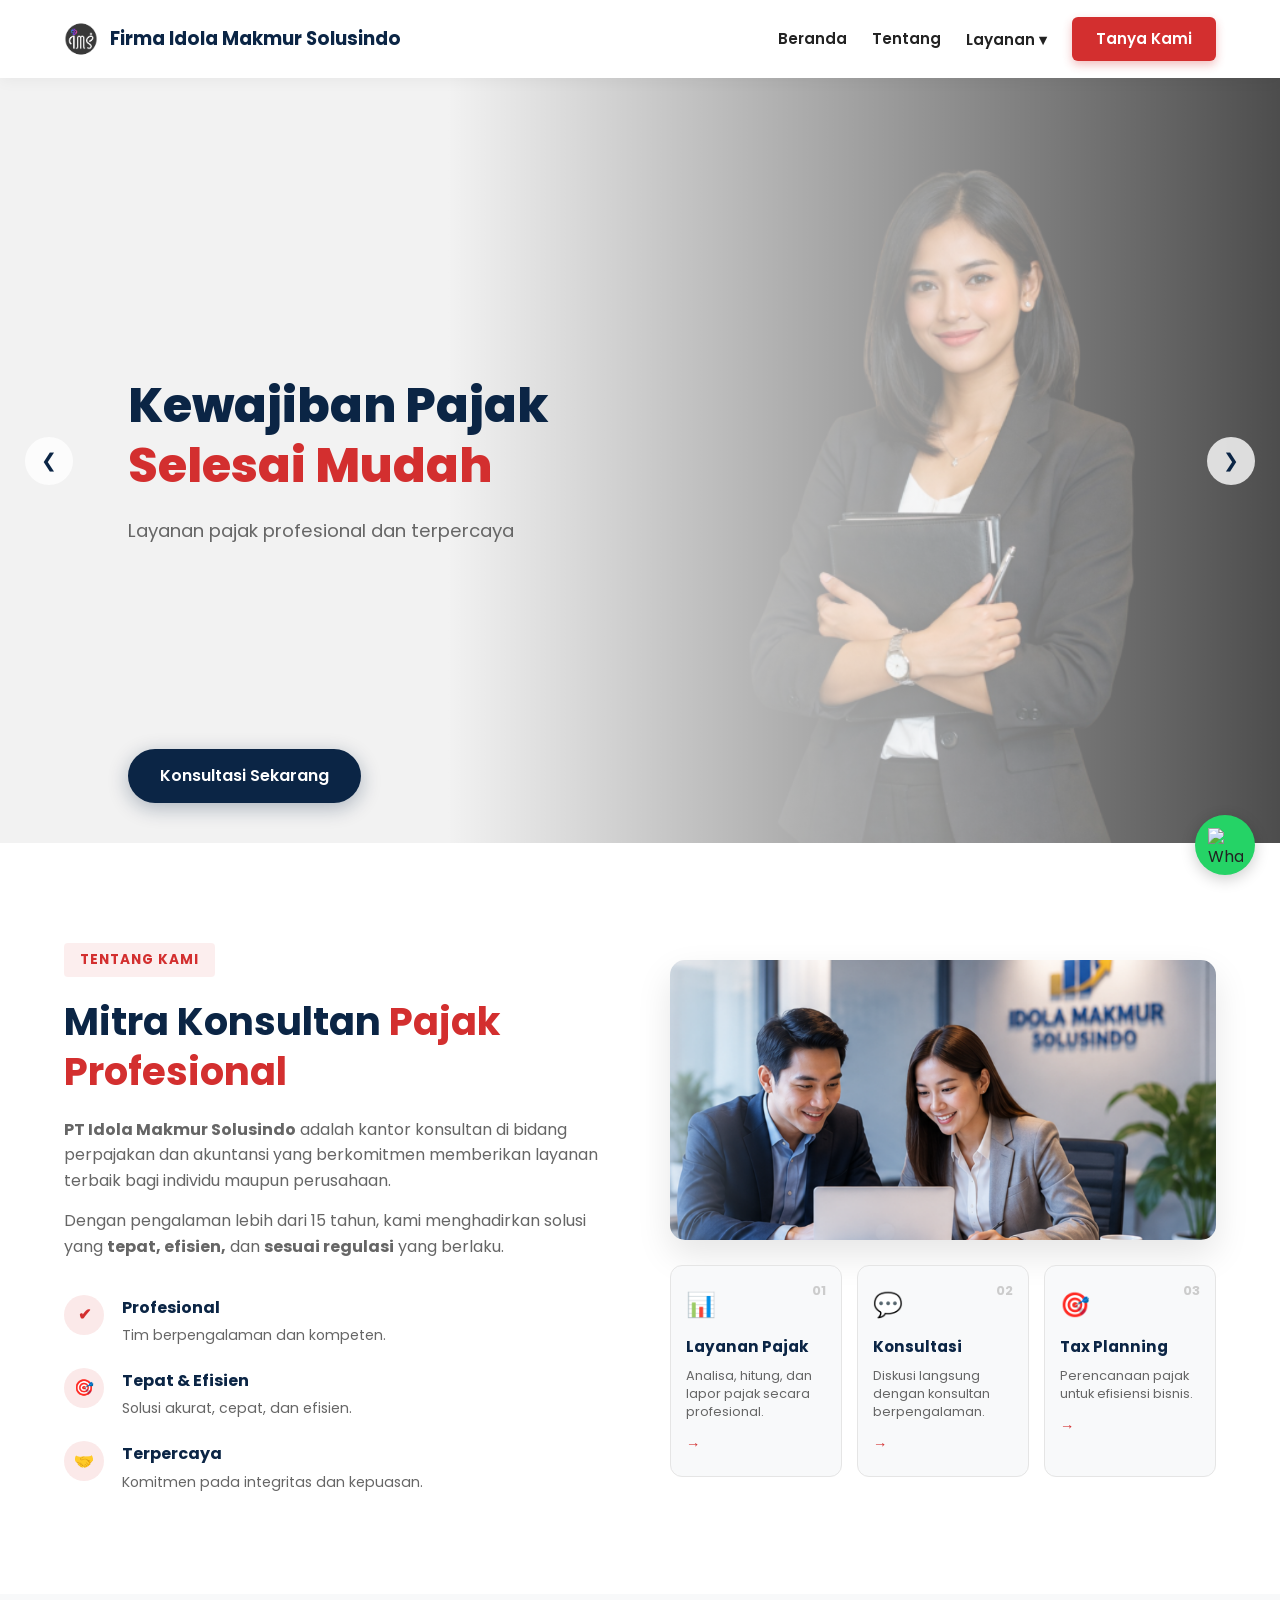
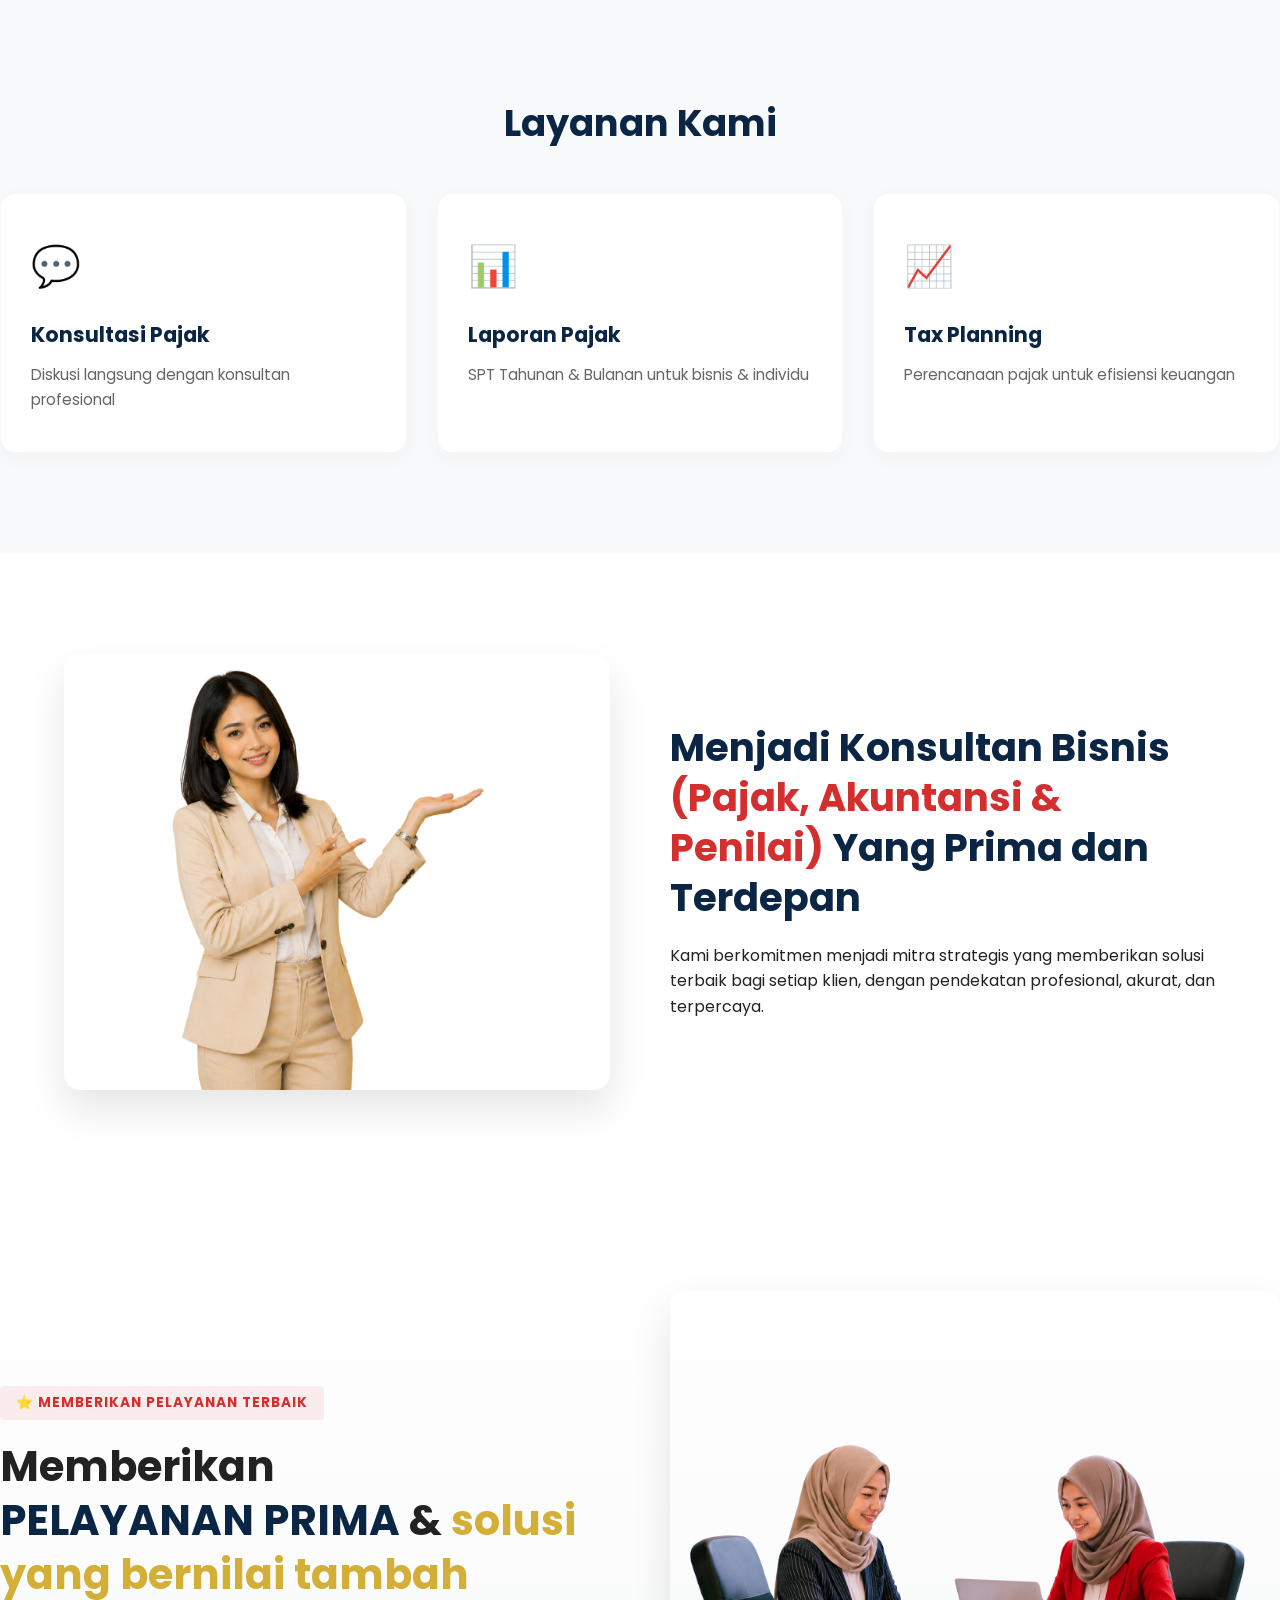
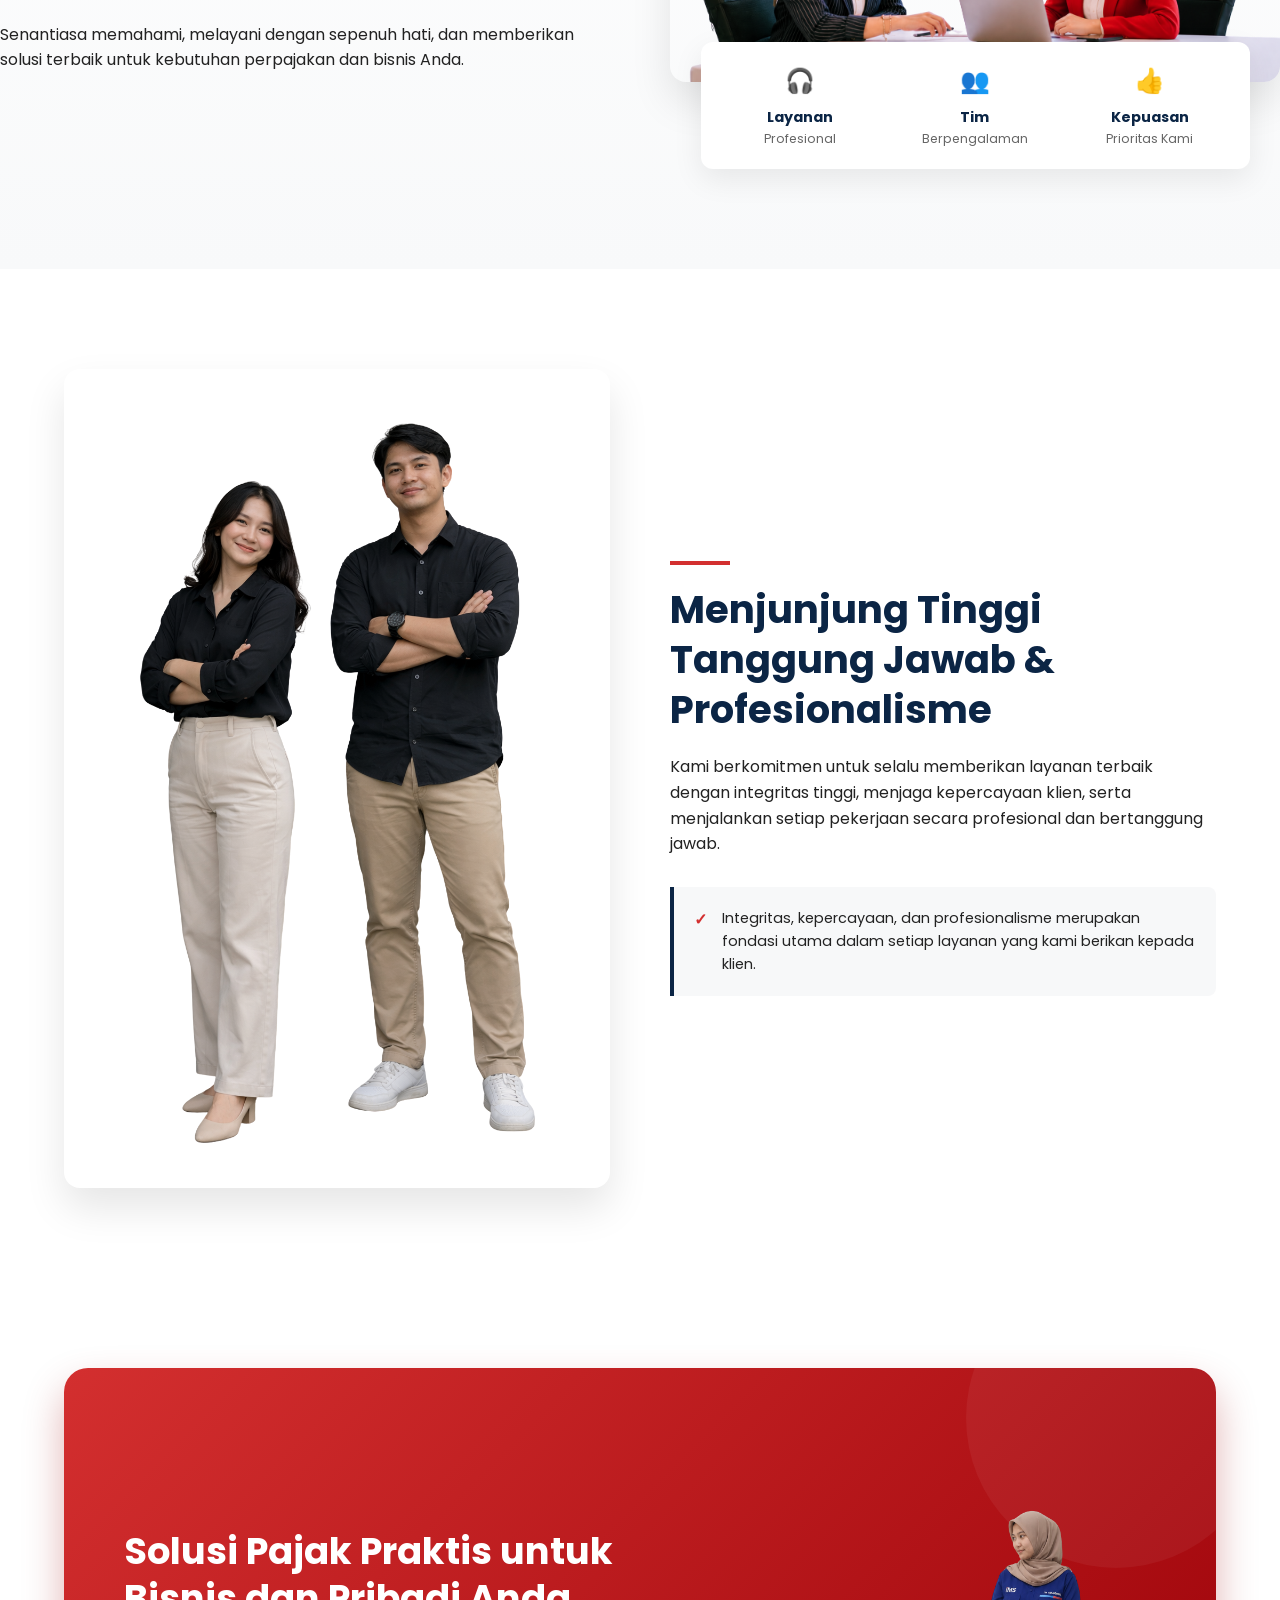
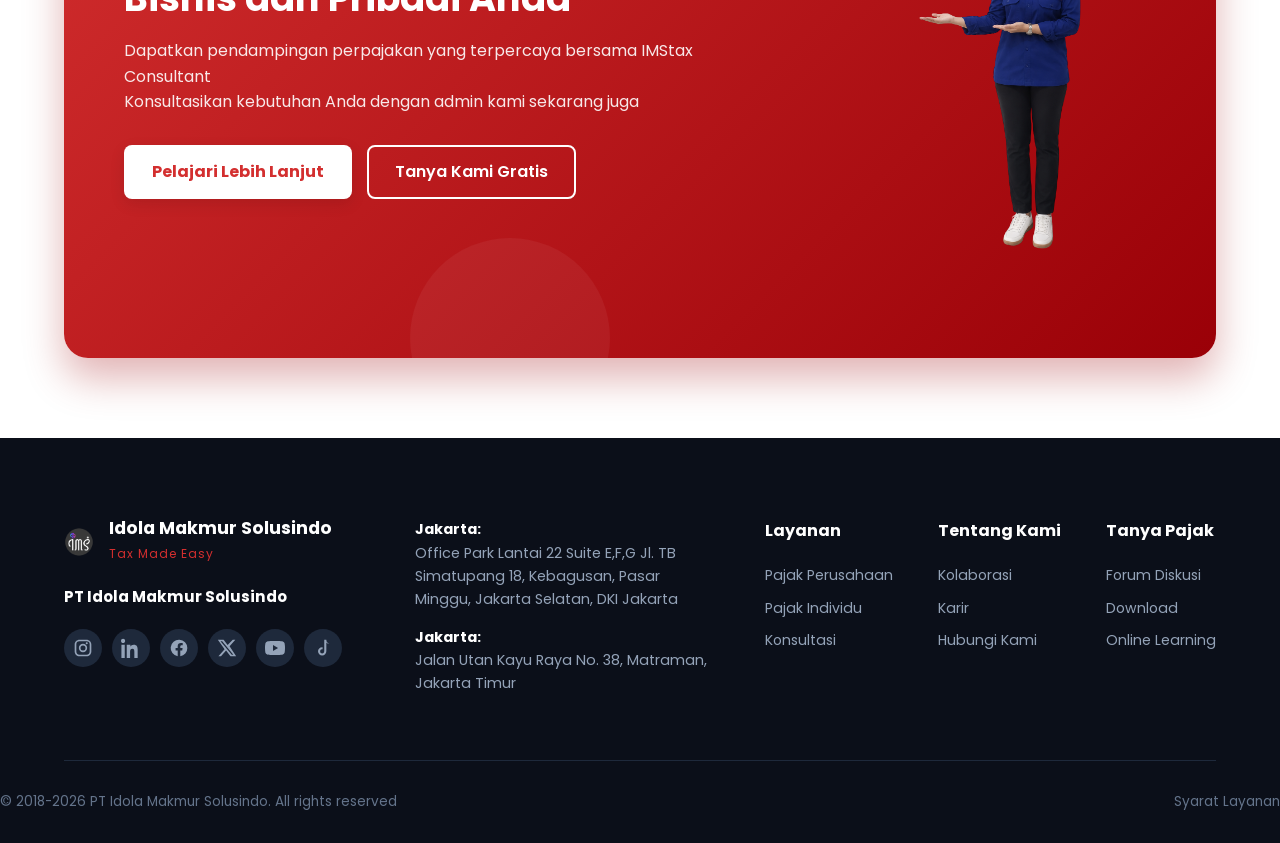
==== index.html @ 305e89fa "Update index.html" ====
<!DOCTYPE html>
<html lang="id">
<head>
  <meta charset="UTF-8">
  <meta name="viewport" content="width=device-width, initial-scale=1.0">

  <title>Firma Idola Makmur Solusindo</title>

  <meta name="description" content="Konsultan pajak profesional dan terpercaya dengan pengalaman lebih dari 15 tahun.">

  <link rel="stylesheet" href="style.css">

  <link href="https://fonts.googleapis.com/css2?family=Poppins:wght@300;400;600;700;800&display=swap" rel="stylesheet">
</head>
  
<body>

<a href="https://wa.me/6282129811869"
   target="_blank"
   class="wa-float">

  <img src="https://cdn-icons-png.flaticon.com/512/733/733585.png"
       alt="WhatsApp">
</a>
  
<header>
  <div class="container nav">
    
    <div class="logo">
      <img src="assets/logofirma.png" alt="Logo IMS">
     <span class="logo-text">Firma Idola Makmur Solusindo</span>
    </div>

   <button id="menu-toggle" class="menu-toggle">☰</button>

    <nav id="menu">

  <a href="#">Beranda</a>

  <a href="tentang.html">Tentang</a>

<div class="dropdown">

  <button class="dropdown-toggle" type="button">
    Layanan ▾
  </button>

  <div class="dropdown-menu">
    <a href="konsultasi.html">Konsultasi Pajak</a>
    <a href="sengketa.html">Sengketa Pajak</a>
    <a href="akuntansi.html">Akuntansi & Audit</a>
    <a href="transfer.html">Transfer Pricing</a>
    <a href="pelatihan.html">Pelatihan Pajak</a>
  </div>

</div>

  <a href="tanyakami.html" class="nav-cta">Tanya Kami</a>

</nav>

  </div>
</header>

<div class="nav-overlay"></div>

<section class="hero-slider">

  <div class="slides">

    <div class="slide slide-right active" style="background-image: url('assets/slide1.png')">
      <div class="overlay overlay-light"></div>

      <div class="caption right">
        <h1>
          Kewajiban Pajak <br>
          <span class="red">Selesai Mudah</span>
        </h1>

        <p>Layanan pajak profesional dan terpercaya</p>

      </div>
    </div>

    <div class="slide slide-right" style="background-image: url('assets/slide2.png')">
      <div class="overlay overlay-light"></div>

      <div class="caption right">
        <h1>
          Check Up <br>
          <span class="red">Pendampingan</span><br>
          Pajak <span class="red">Terpercaya</span>
        </h1>

        <p>
          Pastikan tidak ada kewajiban pajak masa lalu <br>
          yang akan menghambat bisnis Anda di masa depan.
        </p>

      </div>
    </div>

    <div class="slide slide-right" style="background-image: url('assets/slide3.png')">
      <div class="overlay overlay-light"></div>

      <div class="caption right">
        <h1>
          Laporan Pajak <br>
          <span class="red">Cepat & Akurat</span>
        </h1>

        <p>
          Proses mudah dengan hasil yang tepat dan terpercaya
        </p>
        
      </div>
    </div>

    <div class="slide slide-right" style="background-image: url('assets/slide4.png')">
      <div class="overlay overlay-light"></div>

      <div class="caption right">
        <h1>
          Tim <span class="red">Profesional</span><br>
          Berpengalaman
        </h1>

        <p>
          Lebih dari 15<br> 
          tahun menangani perpajakan dan akuntansi
        </p>
        
      </div>
    </div>

    <div class="slide slide-right" style="background-image: url('assets/slide5.png')">
      <div class="overlay overlay-light"></div>

      <div class="caption right">
        <h1>
          Konsultasi <span class="red">Gratis</span>
        </h1>

        <p>
          Mulai sekarang dan dapatkan solusi terbaik untuk bisnis Anda
        </p>
        
      </div>
    </div>

  </div>

<a href="tanyakami.html#form-pertanyaan" class="floating-consult">
  Konsultasi Sekarang
</a>

  <button class="slider-btn prev" aria-label="Sebelumnya">&#10094;</button>
  <button class="slider-btn next" aria-label="Berikutnya">&#10095;</button>

  <div class="dots"></div>

</section>

<section id="tentang" class="about-modern">

  <div class="container about-grid">

    <!-- LEFT -->
    <div class="about-left reveal-left">  

      <span class="about-badge">
        TENTANG KAMI
      </span>

      <h2>
        Mitra Konsultan
        <span>Pajak Profesional</span>
      </h2>

      <p>
        <strong>PT Idola Makmur Solusindo</strong>
        adalah kantor konsultan di bidang perpajakan dan
        akuntansi yang berkomitmen memberikan layanan
        terbaik bagi individu maupun perusahaan.
      </p>

      <p>
        Dengan pengalaman lebih dari 15 tahun, kami
        menghadirkan solusi yang
        <strong>tepat, efisien,</strong> dan
        <strong>sesuai regulasi</strong> yang berlaku.
      </p>

      <!-- MINI INFO -->
      <div class="about-mini-box">

        <div class="mini-item">
          <div class="mini-icon">✔</div>

          <div>
            <h5>Profesional</h5>
            <span>Tim berpengalaman dan kompeten.</span>
          </div>
        </div>

        <div class="mini-item">
          <div class="mini-icon">🎯</div>

          <div>
            <h5>Tepat & Efisien</h5>
            <span>Solusi akurat, cepat, dan efisien.</span>
          </div>
        </div>

        <div class="mini-item">
          <div class="mini-icon">🤝</div>

          <div>
            <h5>Terpercaya</h5>
            <span>Komitmen pada integritas dan kepuasan.</span>
          </div>
        </div>

      </div>

    </div>

    <!-- RIGHT -->
    <div class="about-right reveal-right">

      <!-- IMAGE -->
     <div class="about-image">
  <div class="photo-placeholder">
    <span>
    <img src="assets/pic4.png" alt="Tim Konsultan">
      </span>
  </div>
</div>
      
      <!-- CARDS -->
      <div class="about-cards">

        <div class="about-card reveal-zoom">

          <div class="card-icon">📊</div>

          <span>01</span>

          <h4>Layanan Pajak</h4>

          <p>
            Analisa, hitung, dan
            lapor pajak secara profesional.
          </p>

          <div class="arrow">→</div>

        </div>

        <div class="about-card">
          <div class="card-icon">💬</div>
          <span>02</span>
          <h4>Konsultasi</h4>

          <p>
            Diskusi langsung dengan
            konsultan berpengalaman.
          </p>

          <div class="arrow">→</div>

        </div>

        <div class="about-card">
          <div class="card-icon">🎯</div>
          <span>03</span>
          <h4>Tax Planning</h4>

          <p>
            Perencanaan pajak
            untuk efisiensi bisnis.
          </p>

          <div class="arrow">→</div>

        </div>

      </div>

    </div>

  </div>

</section>
 
<section id="layanan" class="section">
  <h2>Layanan Kami</h2>

  <div class="grid layanan-grid">

  <div class="card layanan-card reveal-zoom">
    <div class="icon">💬</div>
    <h3>Konsultasi Pajak</h3>
    <p>Diskusi langsung dengan konsultan profesional</p>
  </div>

  <div class="card layanan-card">
    <div class="icon">📊</div>
    <h3>Laporan Pajak</h3>
    <p>SPT Tahunan & Bulanan untuk bisnis & individu</p>
  </div>

  <div class="card layanan-card">
    <div class="icon">📈</div>
    <h3>Tax Planning</h3>
    <p>Perencanaan pajak untuk efisiensi keuangan</p>
  </div>

</div>
</section>

<section class="vision-section">
  <div class="container vision-flex">

    <!-- GAMBAR KIRI -->
    <div class="vision-image reveal-left">
      <img src="assets/slide6.png" alt="Slide Visi Konsultan">
    </div>

    <!-- TEKS KANAN -->
   <div class="vision-text reveal-right">

<h2>
    Menjadi Konsultan Bisnis<br>
    <span class="blue">(Pajak, Akuntansi & Penilai)</span>
    Yang Prima dan Terdepan
</h2>
      
      <p>
        Kami berkomitmen menjadi mitra strategis yang memberikan solusi terbaik
        bagi setiap klien, dengan pendekatan profesional, akurat, dan terpercaya.
      </p>

    </div>

  </div>
</section>

<section class="hero-modern">

  <div class="hero-container">

    <!-- KIRI -->
    <div class="hero-content reveal-left">

      <div class="hero-badge">
        ⭐ MEMBERIKAN PELAYANAN TERBAIK
      </div>

      <h1>
        Memberikan <br>
        <span class="dark">PELAYANAN PRIMA</span>
        &
        <span class="gold">solusi yang bernilai tambah</span>
      </h1>

      <p>
        Senantiasa memahami, melayani dengan sepenuh hati,
        dan memberikan solusi terbaik untuk kebutuhan
        perpajakan dan bisnis Anda.
      </p>

    </div>

    <!-- KANAN -->
    <div class="hero-image reveal-right">
      <div class="circle-bg"></div>
      <img src="assets/pic1.png" alt="Pelayanan Prima">
     <div class="hero-bottom">

  <div class="bottom-item">
    <div class="bottom-icon">🎧</div>
    <div class="bottom-title">Layanan</div>
    <div class="bottom-desc">Profesional</div>
  </div>

  <div class="bottom-item">
    <div class="bottom-icon">👥</div>
    <div class="bottom-title">Tim</div>
    <div class="bottom-desc">Berpengalaman</div>
  </div>

  <div class="bottom-item">
    <div class="bottom-icon">👍</div>
    <div class="bottom-title">Kepuasan</div>
    <div class="bottom-desc">Prioritas Kami</div>
  </div>

</div>

    </div>

  </div>

</section>

  <section class="professional-section">
  <div class="container">
    <div class="professional-flex">

      <!-- GAMBAR -->
      <div class="professional-image reveal-left">
        <img src="assets/pic6.png" alt="Profesionalisme">
      </div>

      <!-- TEKS -->
      <div class="professional-text reveal-right">

        <div class="line"></div>

        <h2>
          Menjunjung Tinggi
          <span>Tanggung Jawab</span>
          & Profesionalisme
        </h2>

        <p>
          Kami berkomitmen untuk selalu memberikan layanan terbaik dengan integritas tinggi,
          menjaga kepercayaan klien, serta menjalankan setiap pekerjaan secara profesional
          dan bertanggung jawab.
        </p>

        <div class="professional-highlight">

          <div class="professional-highlight-icon">
            ✓
          </div>

          <div class="professional-highlight-text">
            Integritas, kepercayaan, dan profesionalisme merupakan fondasi utama
            dalam setiap layanan yang kami berikan kepada klien.
          </div>

        </div>

      </div>

    </div>
  </div>
</section>

  <!-- ================= CTA RED SECTION ================= -->
<section class="cta-red-section">

  <div class="container">

    <div class="cta-red-box">

      <!-- KIRI -->
      <div class="cta-red-content reveal-left">

        <h2>
          Solusi Pajak Praktis untuk Bisnis dan Pribadi Anda
        </h2>
<p>
Dapatkan pendampingan perpajakan yang terpercaya bersama IMStax Consultant
        <br>
          Konsultasikan kebutuhan Anda dengan admin kami sekarang juga
        </p>

        <div class="cta-red-buttons">
          <a href="pelajari.html" class="btn-white">
            Pelajari Lebih Lanjut
          </a>

          <a href="tanyakami.html#form-pertanyaan" class="btn-outline">
            Tanya Kami Gratis
          </a>
        </div>

      </div>

      <!-- KANAN -->
<div class="cta-red-image reveal-right">
  <img src="assets/pic5.png" alt="Admin IMS Tax">
</div>

    <!-- ORNAMEN -->
      <div class="shape shape1"></div>
      <div class="shape shape2"></div>

    </div>

  </div>

</section>

<!-- ================= FOOTER ================= -->
<footer class="footer-modern">

  <div class="container footer-grid">

    <!-- KOLOM 1 -->
    <div class="footer-brand">

      <div class="footer-logo">
        <img src="assets/logofirma.png" alt="Logo">
        <div>
          <h3>Idola Makmur Solusindo</h3>
          <span>Tax Made Easy</span>
        </div>
      </div>

      <h4>
        PT Idola Makmur Solusindo
      </h4>

     <div class="socials">

  <!-- Instagram -->
  <a href="https://tr.ee/9Zqe-6UAyw" target="_blank" rel="noopener" aria-label="Instagram">
    <svg xmlns="http://www.w3.org/2000/svg" width="20" height="20" fill="currentColor" viewBox="0 0 24 24">
      <path d="M7.75 2C4.57 2 2 4.57 2 7.75v8.5C2 19.43 4.57 22 7.75 22h8.5C19.43 22 22 19.43 22 16.25v-8.5C22 4.57 19.43 2 16.25 2h-8.5zm0 2h8.5A3.75 3.75 0 0 1 20 7.75v8.5A3.75 3.75 0 0 1 16.25 20h-8.5A3.75 3.75 0 0 1 4 16.25v-8.5A3.75 3.75 0 0 1 7.75 4zm8.75 1a1.25 1.25 0 1 0 0 2.5A1.25 1.25 0 0 0 16.5 5zM12 7a5 5 0 1 0 0 10a5 5 0 0 0 0-10zm0 2a3 3 0 1 1 0 6a3 3 0 0 1 0-6z"/>
    </svg>
  </a>

  <!-- LinkedIn -->
  <a href="https://tr.ee/jNnNIstRWU" target="_blank" rel="noopener" aria-label="LinkedIn">
    <svg xmlns="http://www.w3.org/2000/svg" width="20" height="20" fill="currentColor" viewBox="0 0 24 24">
      <path d="M4.98 3.5C4.98 4.88 3.86 6 2.48 6S0 4.88 0 3.5S1.12 1 2.48 1s2.5 1.12 2.5 2.5zM.5 8h4V24h-4V8zm7 0h3.8v2.2h.1c.53-1 1.84-2.2 3.8-2.2c4.06 0 4.8 2.67 4.8 6.14V24h-4v-7.1c0-1.7-.03-3.88-2.36-3.88c-2.37 0-2.74 1.85-2.74 3.76V24h-4V8z"/>
    </svg>
  </a>

  <!-- Facebook -->
  <a href="https://tr.ee/PLvbKRprcy" target="_blank" rel="noopener" aria-label="Facebook">
    <svg xmlns="http://www.w3.org/2000/svg" width="20" height="20" fill="currentColor" viewBox="0 0 24 24">
      <path d="M22 12A10 10 0 1 0 10.44 21.88v-6.99H7.9V12h2.54V9.8c0-2.5 1.49-3.89 3.77-3.89c1.09 0 2.23.19 2.23.19v2.46h-1.26c-1.24 0-1.63.77-1.63 1.56V12h2.77l-.44 2.89h-2.33v6.99A10 10 0 0 0 22 12z"/>
    </svg>
  </a>

  <!-- X / Twitter -->
  <a href="https://tr.ee/SqKLYy2mno" target="_blank" rel="noopener" aria-label="X">
    <svg xmlns="http://www.w3.org/2000/svg" width="20" height="20" fill="currentColor" viewBox="0 0 24 24">
      <path d="M18.9 2H22l-6.9 7.88L23 22h-6.8l-5.3-6.92L4.8 22H1.7l7.4-8.45L1 2h6.9l4.8 6.3L18.9 2zm-1.2 18h1.9L6.2 3.9H4.2L17.7 20z"/>
    </svg>
  </a>

  <!-- YouTube -->
  <a href="https://tr.ee/SUY4Rzmbqt" target="_blank" rel="noopener" aria-label="YouTube">
    <svg xmlns="http://www.w3.org/2000/svg" width="20" height="20" fill="currentColor" viewBox="0 0 24 24">
      <path d="M23.5 6.2a3 3 0 0 0-2.1-2.1C19.5 3.5 12 3.5 12 3.5s-7.5 0-9.4.6A3 3 0 0 0 .5 6.2A31.7 31.7 0 0 0 0 12a31.7 31.7 0 0 0 .5 5.8a3 3 0 0 0 2.1 2.1c1.9.6 9.4.6 9.4.6s7.5 0 9.4-.6a3 3 0 0 0 2.1-2.1A31.7 31.7 0 0 0 24 12a31.7 31.7 0 0 0-.5-5.8zM9.6 15.5v-7l6.1 3.5l-6.1 3.5z"/>
    </svg>
  </a>

  <!-- TikTok -->
  <a href="https://tr.ee/8Pi6Vyrb29" target="_blank" rel="noopener" aria-label="TikTok">
    <svg xmlns="http://www.w3.org/2000/svg" width="20" height="20" fill="currentColor" viewBox="0 0 24 24">
      <path d="M19.59 6.69A4.83 4.83 0 0 1 16 5.26V16a5 5 0 1 1-5-5c.17 0 .34.01.5.03v2.54a2.5 2.5 0 1 0 2 2.43V2h2.5a4.83 4.83 0 0 0 3.59 4.69v0z"/>
    </svg>
  </a>

</div>
      </div>

    <!-- KOLOM 2 -->
    <div class="footer-address">

      <p>
        <strong>Jakarta:</strong><br>
        Office Park Lantai 22 Suite E,F,G
        Jl. TB Simatupang 18, Kebagusan, Pasar Minggu, Jakarta Selatan, DKI Jakarta
      </p>

      <p>
        <strong>Jakarta:</strong><br>
        Jalan Utan Kayu Raya No. 38, Matraman, Jakarta Timur
      </p>

    </div>

    <!-- KOLOM 3 -->
    <div class="footer-links">

      <div>
        <h4>Layanan</h4>
        <a href="#">Pajak Perusahaan</a>
        <a href="#">Pajak Individu</a>
        <a href="#">Konsultasi</a>
      </div>

      <div>
        <h4>Tentang Kami</h4>
        <a href="#">Kolaborasi</a>
        <a href="#">Karir</a>
        <a href="#">Hubungi Kami</a>
      </div>

      <div>
        <h4>Tanya Pajak</h4>
        <a href="#">Forum Diskusi</a>
        <a href="#">Download</a>
        <a href="#">Online Learning</a>
      </div>

    </div>

  </div>

<div class="footer-bottom">
  <span>© 2018-2026 PT Idola Makmur Solusindo. All rights reserved</span>

  <span>Syarat Layanan</span>
</div>

</footer>

<script src="script.js"></script>

</body>
</html>
---- style.css ----
/* ==========================================================================
   1. VARIABLES & BASE RESET
   ========================================================================== */
:root {
  --primary-red: #d32f2f;
  --dark-red: #9a0007;
  --primary-blue: #0b2545;
  --light-blue: #134074;
  --accent-gold: #d4af37;
  --text-dark: #222222;
  --text-gray: #666666;
  --bg-light: #f8f9fa;
  --white: #ffffff;
  --border-color: #e5e5e5;
  --font-main: 'Poppins', sans-serif;
  --transition: all 0.3s cubic-bezier(0.25, 0.8, 0.25, 1);
}

*, *::before, *::after {
  box-sizing: border-box;
  margin: 0;
  padding: 0;
}

html {
  scroll-behavior: smooth;
}

body {
  font-family: var(--font-main);
  color: var(--text-dark);
  line-height: 1.6;
  background-color: var(--white);
  overflow-x: hidden;
}

a {
  text-decoration: none;
  color: inherit;
  transition: var(--transition);
}

img {
  max-width: 100%;
  height: auto;
  display: block;
}

.container {
  width: 90%;
  max-width: 1200px;
  margin: 0 auto;
}

/* ==========================================================================
   2. FLOATING WHATSAPP BUTTON
   ========================================================================== */
.wa-float {
  position: fixed;
  bottom: 25px;
  right: 25px;
  width: 60px;
  height: 60px;
  background-color: #25d366;
  border-radius: 50%;
  box-shadow: 0 4px 15px rgba(0, 0, 0, 0.2);
  display: flex;
  align-items: center;
  justify-content: center;
  z-index: 1000;
  transition: var(--transition);
}

.wa-float:hover {
  transform: scale(1.1) rotate(10deg);
  box-shadow: 0 6px 20px rgba(37, 211, 102, 0.4);
}

.wa-float img {
  width: 35px;
  height: 35px;
}

/* ==========================================================================
   3. HEADER & NAVIGATION (Bagian 3.a)
   ========================================================================== */
header {
  position: sticky;
  top: 0;
  background-color: var(--white);
  box-shadow: 0 2px 15px rgba(0, 0, 0, 0.05);
  z-index: 999;
}

.nav {
  display: flex;
  justify-content: space-between;
  align-items: center;
  padding: 15px 0;
}

.logo {
  display: flex;
  align-items: center;
  gap: 12px;
}

.logo img {
  height: 48px;
  width: auto;
}

.logo-text {
  font-weight: 700;
  font-size: 1.15rem;
  color: var(--primary-blue);
  line-height: 1.2;
}

#menu {
  display: flex;
  align-items: center;
  gap: 25px;
}

#menu a {
  font-weight: 600;
  font-size: 0.95rem;
  color: var(--text-dark);
  position: relative;
}

#menu a:not(.nav-cta):hover {
  color: var(--primary-red);
}

#menu a:not(.nav-cta)::after {
  content: '';
  position: absolute;
  bottom: -5px;
  left: 0;
  width: 0%;
  height: 2px;
  background-color: var(--primary-red);
  transition: var(--transition);
}

#menu a:not(.nav-cta):hover::after {
  width: 100%;
}

/* Dropdown Menu */
.dropdown {
  position: relative;
}

.dropdown-toggle {
  background: none;
  border: none;
  font-family: var(--font-main);
  font-weight: 600;
  font-size: 0.95rem;
  color: var(--text-dark);
  cursor: pointer;
  padding: 8px 0;
  display: flex;
  align-items: center;
  gap: 5px;
}

.dropdown-toggle:hover {
  color: var(--primary-red);
}

.dropdown-menu {
  position: absolute;
  top: 100%;
  left: 0;
  background: var(--white);
  box-shadow: 0 10px 30px rgba(0, 0, 0, 0.1);
  border-radius: 8px;
  min-width: 220px;
  opacity: 0;
  visibility: hidden;
  transform: translateY(15px);
  transition: var(--transition);
  display: flex;
  flex-direction: column;
  padding: 10px 0;
  border: 1px solid var(--border-color);
}

.dropdown:hover .dropdown-menu {
  opacity: 1;
  visibility: visible;
  transform: translateY(0);
}

.dropdown-menu a {
  padding: 10px 20px !important;
  font-size: 0.9rem !important;
  font-weight: 400 !important;
}

.dropdown-menu a:hover {
  background-color: var(--bg-light);
  color: var(--primary-red) !important;
  padding-left: 25px !important;
}

.dropdown-menu a::after {
  display: none !important;
}

.nav-cta {
  background-color: var(--primary-red);
  color: var(--white) !important;
  padding: 10px 24px;
  border-radius: 6px;
  box-shadow: 0 4px 10px rgba(211, 47, 47, 0.3);
}

.nav-cta:hover {
  background-color: var(--dark-red);
  transform: translateY(-2px);
  box-shadow: 0 6px 15px rgba(211, 47, 47, 0.4);
}

.menu-toggle {
  display: none;
  background: none;
  border: none;
  font-size: 1.8rem;
  color: var(--primary-blue);
  cursor: pointer;
}

.nav-overlay {
  position: fixed;
  inset: 0;
  background: rgba(0, 0, 0, 0.5);
  z-index: 998;
  opacity: 0;
  visibility: hidden;
  transition: var(--transition);
}

/* ==========================================================================
   4. HERO SLIDER & FLOATING CONSULT
   ========================================================================== */
.hero-slider {
  position: relative;
  height: 85vh;
  min-height: 550px;
  overflow: hidden;
  background-color: #000;
}

.slides {
  height: 100%;
  width: 100%;
}

.slide {
  position: absolute;
  top: 0;
  left: 0;
  width: 100%;
  height: 100%;
  background-size: cover;
  background-position: center;
  display: flex;
  align-items: center;
  opacity: 0;
  transition: opacity 1s ease-in-out;
}

.slide.active, .slide:first-child {
  opacity: 1;
}

.overlay-light {
  position: absolute;
  inset: 0;
  background: linear-gradient(90deg, rgba(255, 255, 255, 0.95) 35%, rgba(255, 255, 255, 0.3) 100%);
}

.caption.right {
  position: relative;
  z-index: 2;
  margin-left: 10%;
  max-width: 600px;
}

.caption h1 {
  font-size: 3rem;
  line-height: 1.25;
  margin-bottom: 20px;
  color: var(--primary-blue);
  font-weight: 800;
}

.caption .red {
  color: var(--primary-red);
}

.caption p {
  font-size: 1.15rem;
  color: var(--text-gray);
  line-height: 1.6;
}

.floating-consult {
  position: absolute;
  bottom: 40px;
  left: 10%;
  z-index: 10;
  background: var(--primary-blue);
  color: var(--white);
  padding: 14px 32px;
  border-radius: 30px;
  font-weight: 600;
  box-shadow: 0 5px 20px rgba(11, 37, 69, 0.3);
  transition: var(--transition);
}

.floating-consult:hover {
  background: var(--primary-red);
  transform: translateY(-3px);
  box-shadow: 0 8px 25px rgba(211, 47, 47, 0.4);
}

.slider-btn {
  position: absolute;
  top: 50%;
  transform: translateY(-50%);
  background: rgba(255, 255, 255, 0.8);
  color: var(--primary-blue);
  border: none;
  width: 48px;
  height: 48px;
  cursor: pointer;
  border-radius: 50%;
  z-index: 10;
  font-size: 1.2rem;
  display: flex;
  align-items: center;
  justify-content: center;
  transition: var(--transition);
}

.slider-btn:hover {
  background: var(--primary-red);
  color: var(--white);
}

.slider-btn.prev { left: 25px; }
.slider-btn.next { right: 25px; }

.dots {
  position: absolute;
  bottom: 20px;
  right: 10%;
  display: flex;
  gap: 10px;
  z-index: 10;
}

.dot {
  width: 12px;
  height: 12px;
  border-radius: 50%;
  background: rgba(0, 0, 0, 0.3);
  cursor: pointer;
  transition: var(--transition);
}

.dot.active {
  background: var(--primary-red);
  width: 30px;
  border-radius: 6px;
}

/* ==========================================================================
   5. SECTIONS & LAYOUT MODERN (Bagian 3.b)
   ========================================================================== */
.about-modern, .section, .vision-section, .hero-modern, .professional-section {
  padding: 100px 0;
}

.about-grid, .vision-flex, .hero-container, .professional-flex {
  display: grid;
  grid-template-columns: 1fr 1fr;
  gap: 60px;
  align-items: center;
}

/* Badge System */
.about-badge, .hero-badge {
  display: inline-block;
  background: rgba(211, 47, 47, 0.08);
  color: var(--primary-red);
  padding: 6px 16px;
  font-size: 0.85rem;
  font-weight: 700;
  border-radius: 4px;
  margin-bottom: 20px;
  letter-spacing: 1px;
}

.about-left h2, .vision-text h2, .professional-text h2 {
  font-size: 2.4rem;
  margin-bottom: 20px;
  line-height: 1.3;
  color: var(--primary-blue);
  font-weight: 700;
}

.about-left h2 span, .vision-text .blue {
  color: var(--primary-red);
}

.about-left p {
  color: var(--text-gray);
  margin-bottom: 15px;
}

/* About Mini Info Box */
.about-mini-box {
  margin-top: 35px;
  display: flex;
  flex-direction: column;
  gap: 20px;
}

.mini-item {
  display: flex;
  gap: 18px;
  align-items: flex-start;
}

.mini-icon {
  background: rgba(211, 47, 47, 0.1);
  color: var(--primary-red);
  width: 40px;
  height: 40px;
  border-radius: 50%;
  display: flex;
  align-items: center;
  justify-content: center;
  font-weight: bold;
  flex-shrink: 0;
}

.mini-item h5 {
  font-size: 1rem;
  color: var(--primary-blue);
  margin-bottom: 2px;
}

.mini-item span {
  font-size: 0.88rem;
  color: var(--text-gray);
}

/* Right Section Images & Cards */
.about-right {
  display: flex;
  flex-direction: column;
  gap: 25px;
}

.about-image {
  position: relative;
}

.photo-placeholder {
  border-radius: 15px;
  overflow: hidden;
  box-shadow: 0 15px 35px rgba(0, 0, 0, 0.1);
}

.photo-placeholder img {
  width: 100%;
  height: 280px;
  object-fit: cover;
}

.about-cards {
  display: grid;
  grid-template-columns: repeat(3, 1fr);
  gap: 15px;
}

.about-card {
  background: var(--bg-light);
  padding: 20px 15px;
  border-radius: 12px;
  border: 1px solid var(--border-color);
  position: relative;
  transition: var(--transition);
}

.about-card:hover {
  background: var(--white);
  transform: translateY(-8px);
  box-shadow: 0 10px 25px rgba(0, 0, 0, 0.08);
  border-color: transparent;
}

.about-card .card-icon {
  font-size: 1.5rem;
  margin-bottom: 10px;
}

.about-card span {
  position: absolute;
  top: 15px;
  right: 15px;
  font-size: 0.8rem;
  font-weight: 700;
  color: #ccc;
}

.about-card h4 {
  font-size: 0.95rem;
  color: var(--primary-blue);
  margin-bottom: 8px;
}

.about-card p {
  font-size: 0.8rem;
  color: var(--text-gray);
  line-height: 1.4;
}

.about-card .arrow {
  margin-top: 12px;
  font-size: 0.9rem;
  color: var(--primary-red);
  font-weight: bold;
}

/* ==========================================================================
   6. LAYANAN KAMI SECTION
   ========================================================================== */
.section {
  background-color: var(--bg-light);
}

.section h2 {
  text-align: center;
  font-size: 2.3rem;
  color: var(--primary-blue);
  margin-bottom: 40px;
}

.grid.layanan-grid {
  display: grid;
  grid-template-columns: repeat(3, 1fr);
  gap: 30px;
}

.layanan-card {
  background: var(--white);
  padding: 40px 30px;
  border-radius: 15px;
  box-shadow: 0 5px 20px rgba(0, 0, 0, 0.03);
  transition: var(--transition);
  border: 1px solid rgba(0,0,0,0.03);
}

.layanan-card:hover {
  transform: translateY(-10px);
  box-shadow: 0 15px 35px rgba(0, 0, 0, 0.08);
}

.layanan-card .icon {
  font-size: 2.5rem;
  margin-bottom: 20px;
}

.layanan-card h3 {
  font-size: 1.3rem;
  color: var(--primary-blue);
  margin-bottom: 12px;
}

.layanan-card p {
  color: var(--text-gray);
  font-size: 0.95rem;
}

/* ==========================================================================
   7. VISION & HERO MODERN
   ========================================================================== */
.vision-section {
  background: var(--white);
}

.vision-image img, .hero-image img, .professional-image img {
  border-radius: 16px;
  box-shadow: 0 20px 40px rgba(0, 0, 0, 0.1);
  width: 100%;
}

.hero-modern {
  background: linear-gradient(180deg, var(--white) 0%, var(--bg-light) 100%);
}

.hero-content h1 {
  font-size: 2.6rem;
  line-height: 1.3;
  margin-bottom: 20px;
}

.hero-content h1 .dark {
  color: var(--primary-blue);
}

.hero-content h1 .gold {
  color: var(--accent-gold);
}

.hero-bottom {
  display: grid;
  grid-template-columns: repeat(3, 1fr);
  gap: 15px;
  margin-top: -40px;
  position: relative;
  z-index: 3;
  background: var(--white);
  padding: 20px;
  border-radius: 12px;
  box-shadow: 0 10px 30px rgba(0, 0, 0, 0.08);
  width: 90%;
  margin-left: auto;
  margin-right: auto;
}

.bottom-item {
  text-align: center;
}

.bottom-icon {
  font-size: 1.5rem;
  margin-bottom: 5px;
}

.bottom-title {
  font-weight: 700;
  font-size: 0.9rem;
  color: var(--primary-blue);
}

.bottom-desc {
  font-size: 0.78rem;
  color: var(--text-gray);
}

/* Professional Section */
.professional-text .line {
  width: 60px;
  height: 4px;
  background: var(--primary-red);
  margin-bottom: 20px;
}

.professional-highlight {
  display: flex;
  gap: 15px;
  margin-top: 30px;
  background: rgba(11, 37, 69, 0.03);
  padding: 20px;
  border-left: 4px solid var(--primary-blue);
  border-radius: 0 8px 8px 0;
}

.professional-highlight-icon {
  color: var(--primary-red);
  font-weight: bold;
}

.professional-highlight-text {
  font-size: 0.9rem;
  color: var(--text-dark);
}

/* ==========================================================================
   8. RED CTA SECTION
   ========================================================================== */
.cta-red-section {
  padding: 80px 0;
}

.cta-red-box {
  background: linear-gradient(135deg, var(--primary-red) 0%, var(--dark-red) 100%);
  color: var(--white);
  border-radius: 24px;
  padding: 60px;
  display: flex;
  justify-content: space-between;
  align-items: center;
  position: relative;
  overflow: hidden;
  box-shadow: 0 20px 40px rgba(154, 0, 7, 0.3);
}

.cta-red-content {
  max-width: 580px;
  z-index: 2;
}

.cta-red-content h2 {
  font-size: 2.3rem;
  line-height: 1.3;
  margin-bottom: 15px;
  font-weight: 700;
}

.cta-red-content p {
  font-size: 1rem;
  opacity: 0.9;
  line-height: 1.6;
}

.cta-red-buttons {
  margin-top: 30px;
  display: flex;
  gap: 15px;
}

.btn-white {
  background: var(--white);
  color: var(--primary-red);
  padding: 14px 28px;
  border-radius: 8px;
  font-weight: 700;
  box-shadow: 0 5px 15px rgba(0, 0, 0, 0.1);
}

.btn-white:hover {
  background: var(--primary-blue);
  color: var(--white);
}

.btn-outline {
  border: 2px solid var(--white);
  color: var(--white);
  padding: 12px 26px;
  border-radius: 8px;
  font-weight: 600;
}

.btn-outline:hover {
  background: var(--white);
  color: var(--primary-red);
}

.cta-red-image {
  z-index: 2;
}

.cta-red-image img {
  max-width: 260px;
}

/* Abstract Ornaments */
.shape {
  position: absolute;
  border-radius: 50%;
  background: rgba(255, 255, 255, 0.05);
}

.shape1 {
  width: 300px;
  height: 300px;
  top: -100px;
  right: -50px;
}

.shape2 {
  width: 200px;
  height: 200px;
  bottom: -80px;
  left: 30%;
}

/* ==========================================================================
   9. FOOTER
   ========================================================================== */
.footer-modern {
  background-color: #0b0f19;
  color: #94a3b8;
  padding: 80px 0 30px;
}

.footer-grid {
  display: grid;
  grid-template-columns: 2fr 2fr 3fr;
  gap: 50px;
  padding-bottom: 50px;
  border-bottom: 1px solid #1e293b;
}

.footer-logo {
  display: flex;
  align-items: center;
  gap: 15px;
  color: var(--white);
  margin-bottom: 20px;
}

.footer-logo img {
  height: 42px;
}

.footer-logo h3 {
  font-size: 1.1rem;
  line-height: 1.2;
}

.footer-logo span {
  font-size: 0.75rem;
  color: var(--primary-red);
  letter-spacing: 1px;
}

.footer-brand h4 {
  color: var(--white);
  font-size: 0.95rem;
  margin-bottom: 20px;
}

.socials {
  display: flex;
  gap: 10px;
}

.socials a {
  color: #94a3b8;
  background: #1e293b;
  width: 38px;
  height: 38px;
  border-radius: 50%;
  display: flex;
  align-items: center;
  justify-content: center;
  transition: var(--transition);
}

.socials a:hover {
  background: var(--primary-red);
  color: var(--white);
  transform: translateY(-3px);
}

.footer-address p {
  font-size: 0.9rem;
  line-height: 1.6;
  margin-bottom: 15px;
}

.footer-address strong {
  color: var(--white);
}

.footer-links {
  display: flex;
  justify-content: space-between;
}

.footer-links h4 {
  color: var(--white);
  font-size: 1rem;
  margin-bottom: 20px;
}

.footer-links a {
  display: block;
  margin-bottom: 10px;
  font-size: 0.88rem;
  color: #94a3b8;
}

.footer-links a:hover {
  color: var(--primary-red);
  padding-left: 5px;
}

.footer-bottom {
  display: flex;
  justify-content: space-between;
  padding-top: 30px;
  font-size: 0.85rem;
  color: #64748b;
}

/* ==========================================================================
   10. ANIMATION CLASSES & RESPONSIVE DESIGN
   ========================================================================== */
.reveal-left, .reveal-right, .reveal-zoom {
  opacity: 1; /* Fallback jika script ScrollReveal belum running */
  transition: all 0.8s ease;
}

@media (max-width: 992px) {
  .about-grid, .vision-flex, .hero-container, .professional-flex, .footer-grid {
    grid-template-columns: 1fr;
    gap: 40px;
  }
  
  .grid.layanan-grid, .about-cards {
    grid-template-columns: 1fr;
  }
  
  .caption h1 {
    font-size: 2.2rem;
  }

  .cta-red-box {
    flex-direction: column;
    text-align: center;
    padding: 40px 25px;
  }
  
  .cta-red-buttons {
    justify-content: center;
  }

  .cta-red-image {
    margin-top: 30px;
  }

  .footer-links {
    flex-direction: column;
    gap: 25px;
  }

  .menu-toggle {
    display: block;
  }

  #menu {
    position: absolute;
    top: 100%;
    left: 0;
    width: 100%;
    background: var(--white);
    flex-direction: column;
    padding: 25px 0;
    display: none;
    box-shadow: 0 10px 20px rgba(0, 0, 0, 0.1);
  }

  #menu.active {
    display: flex;
  }
}
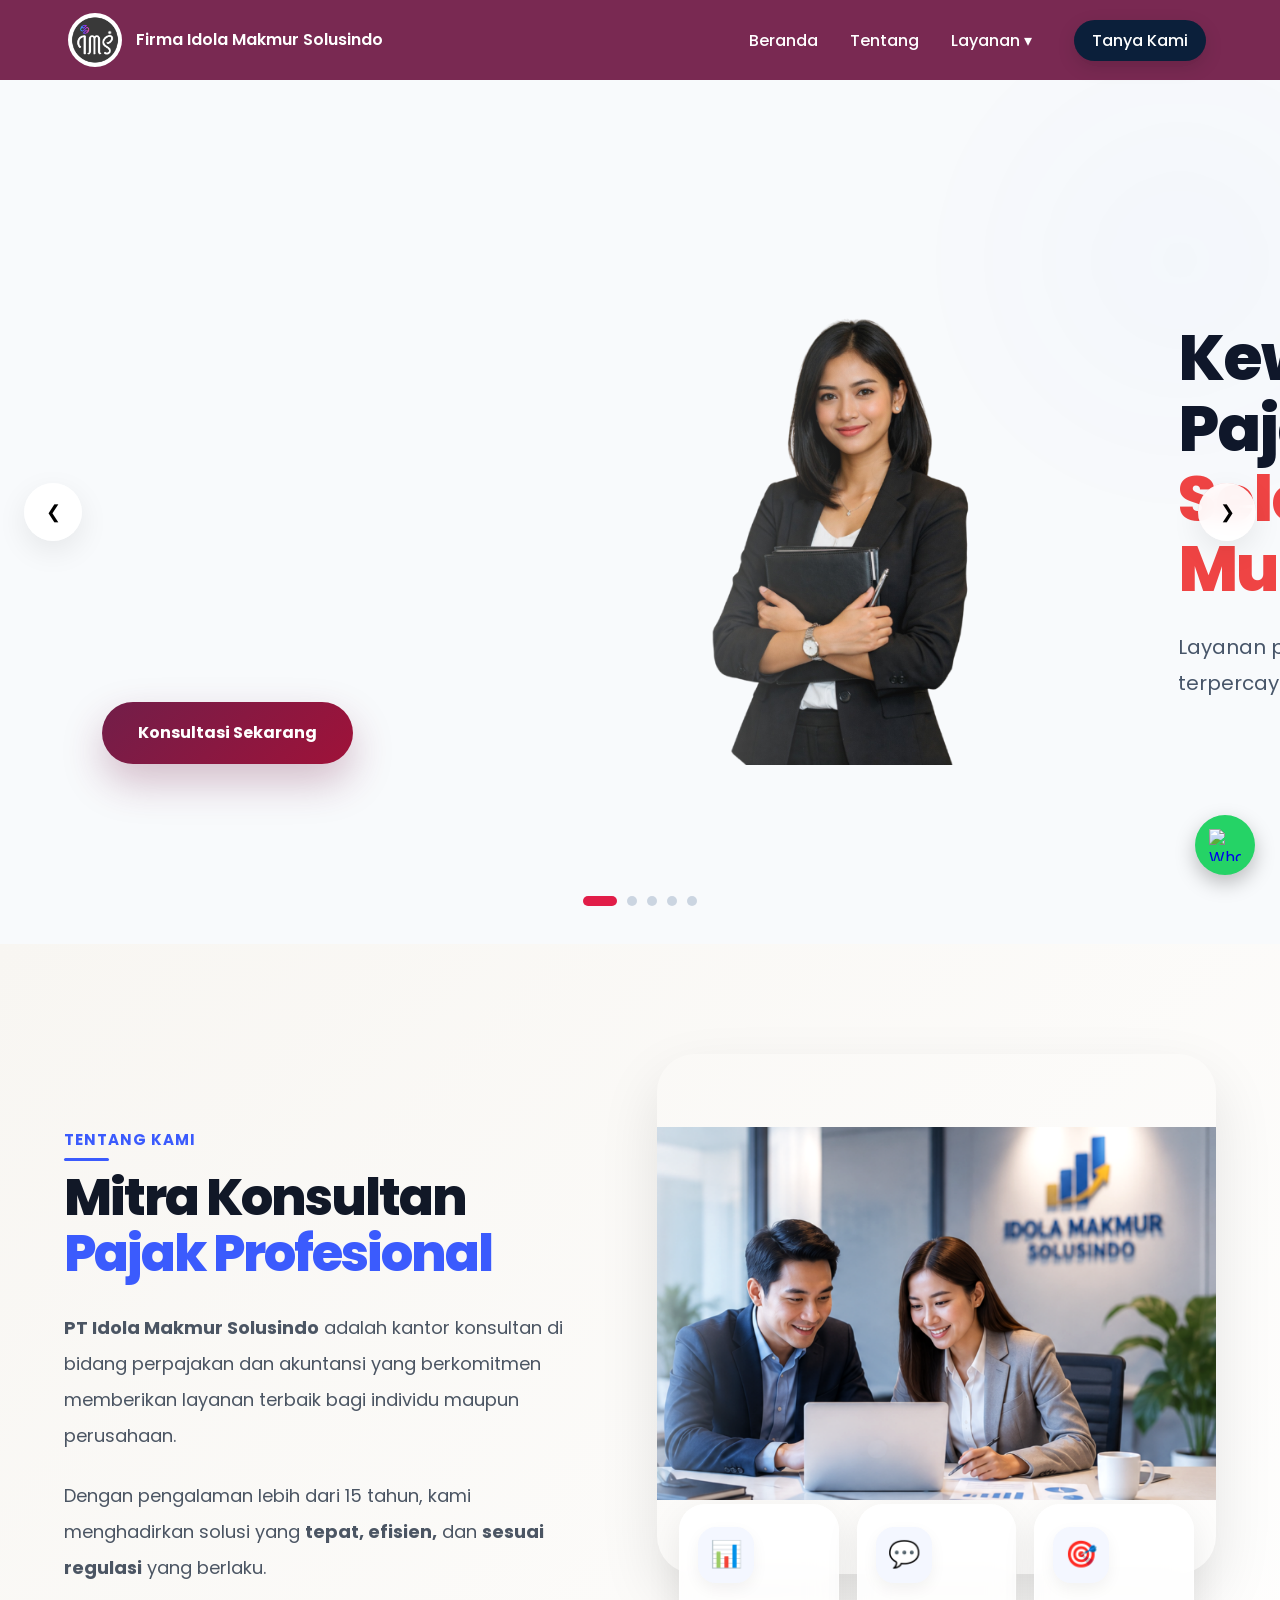
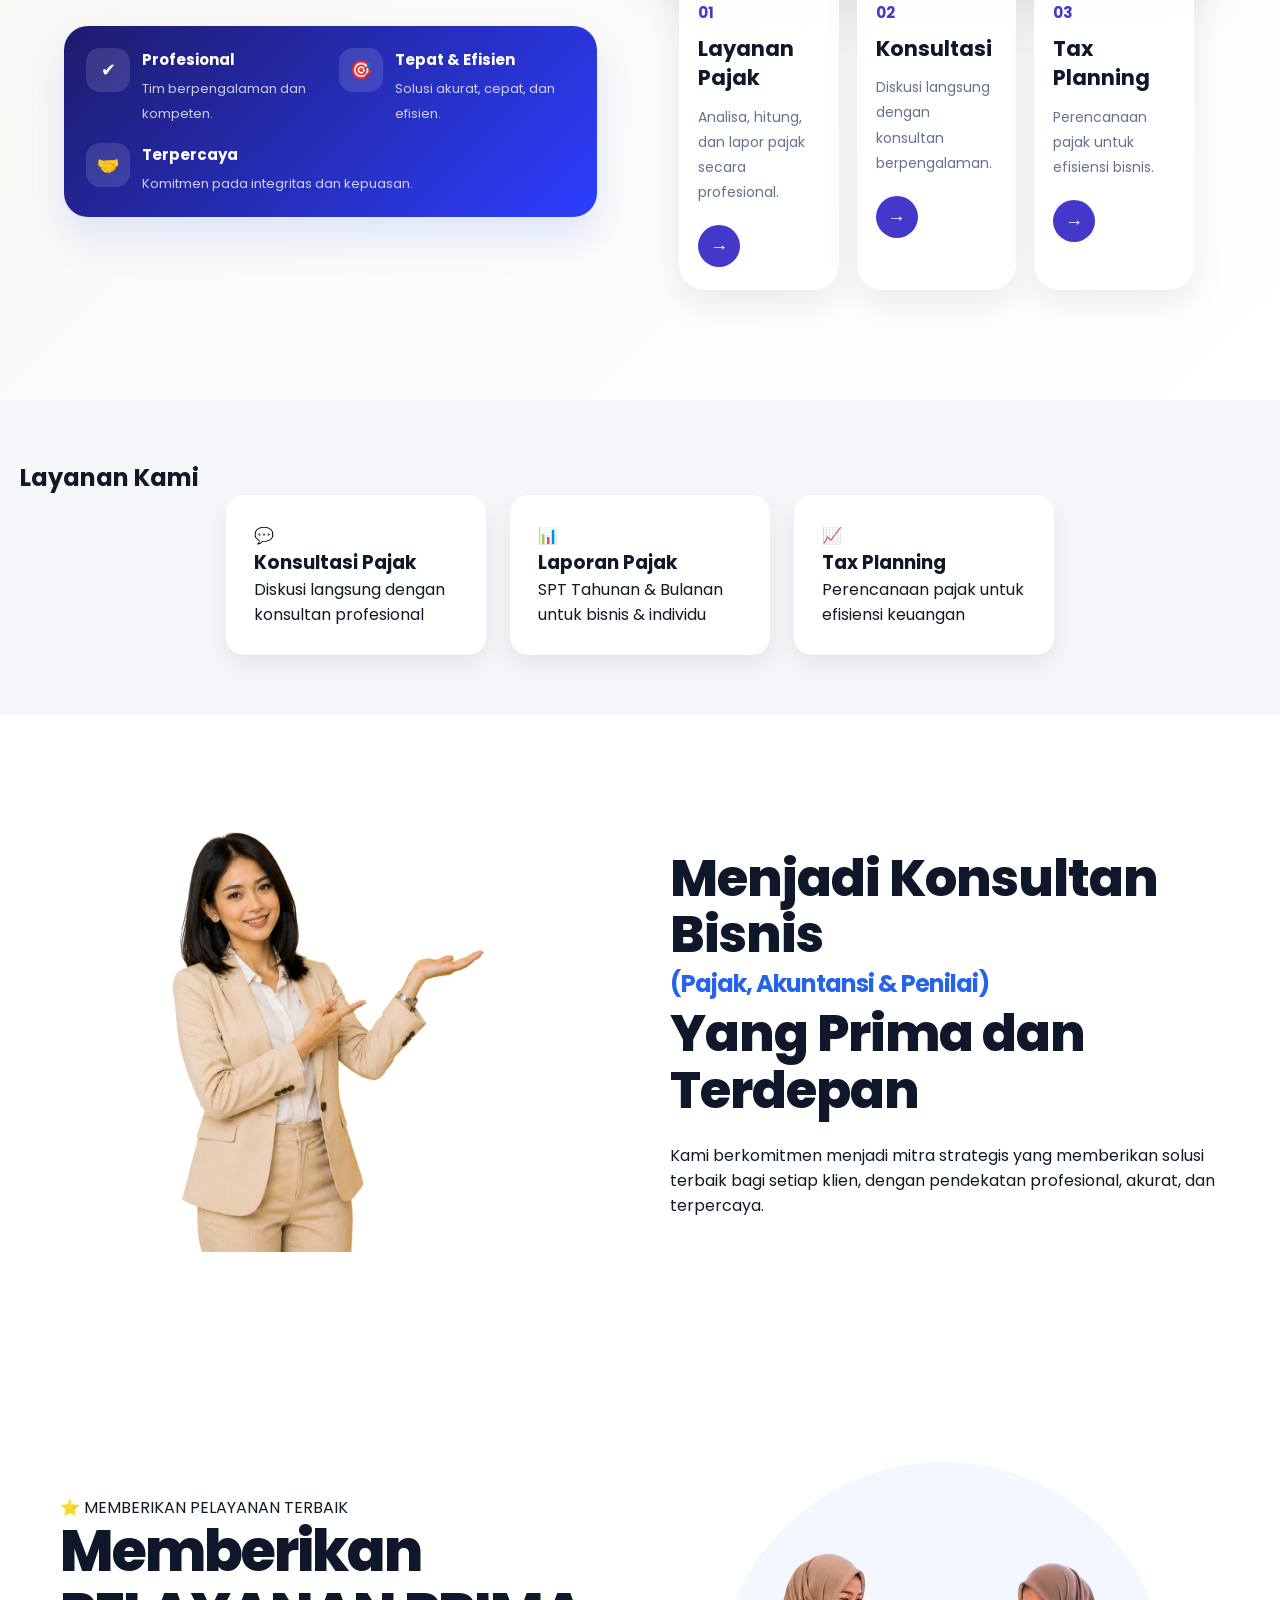
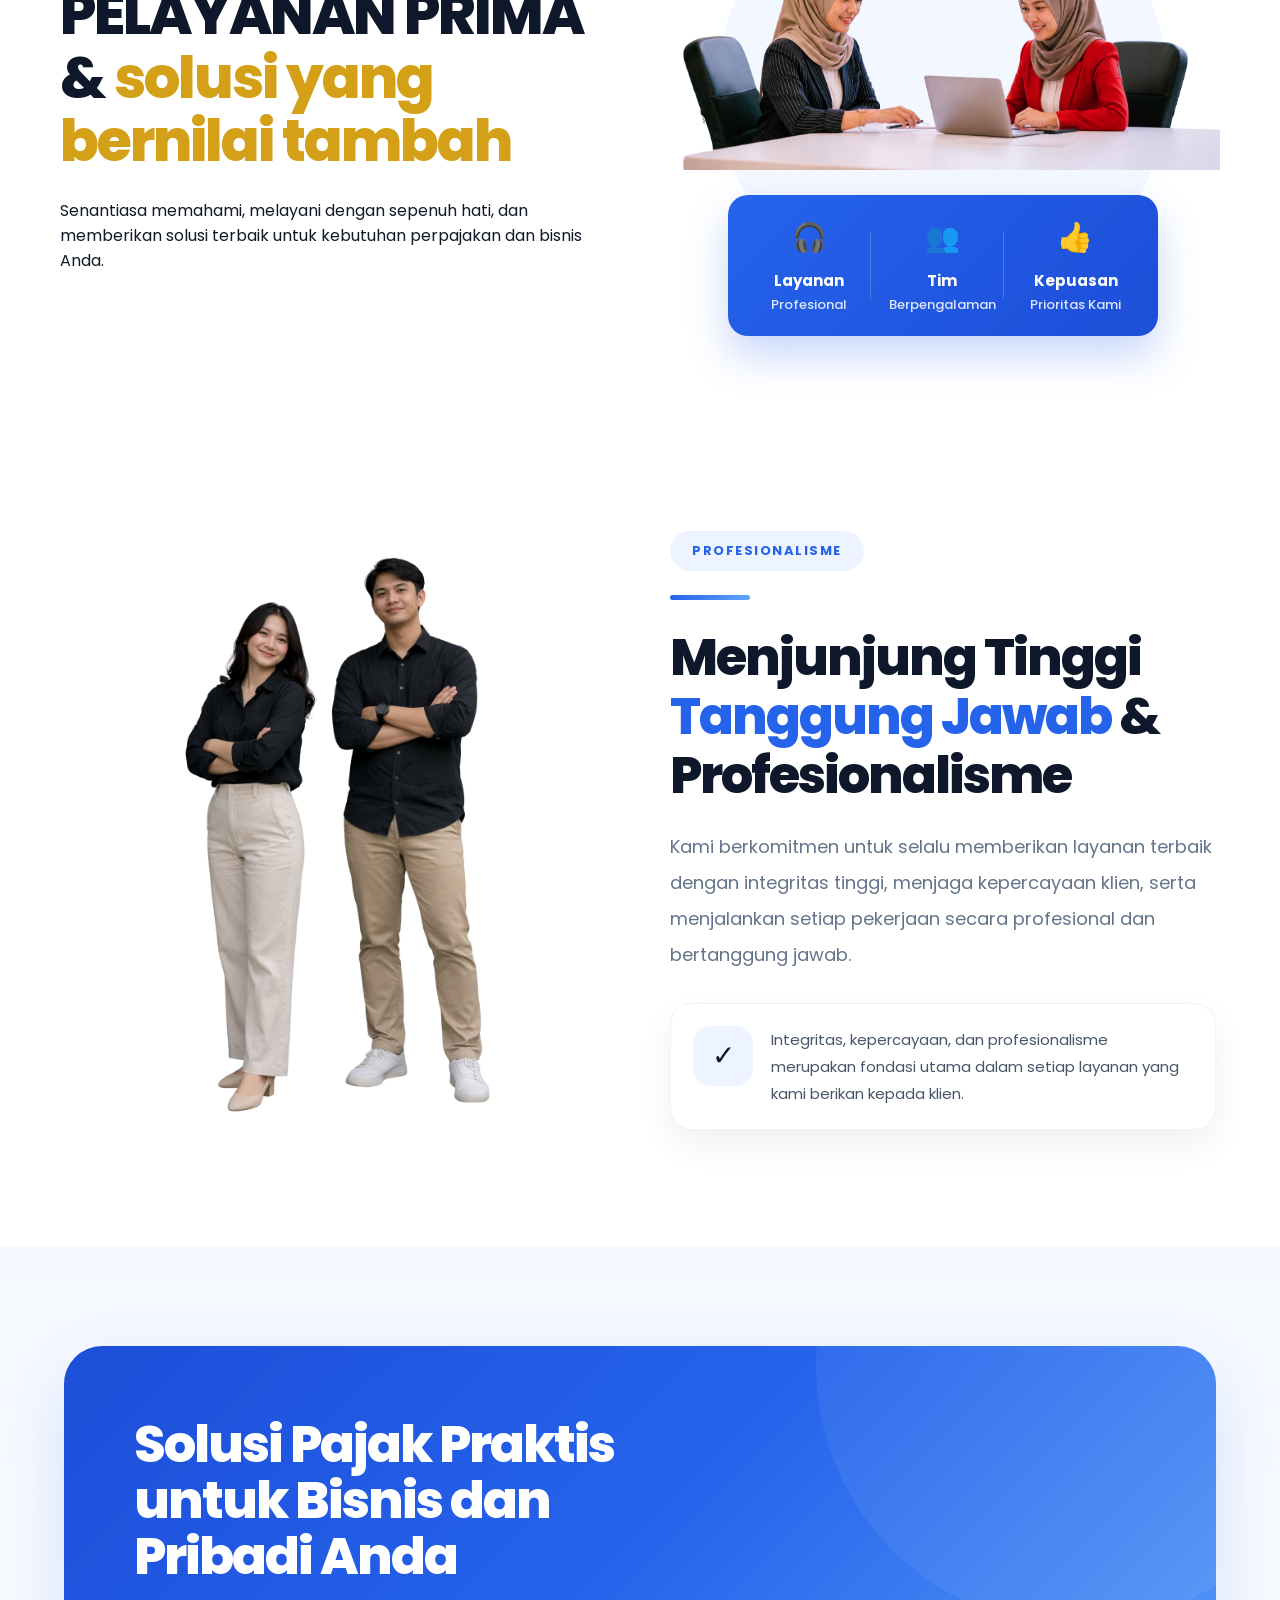
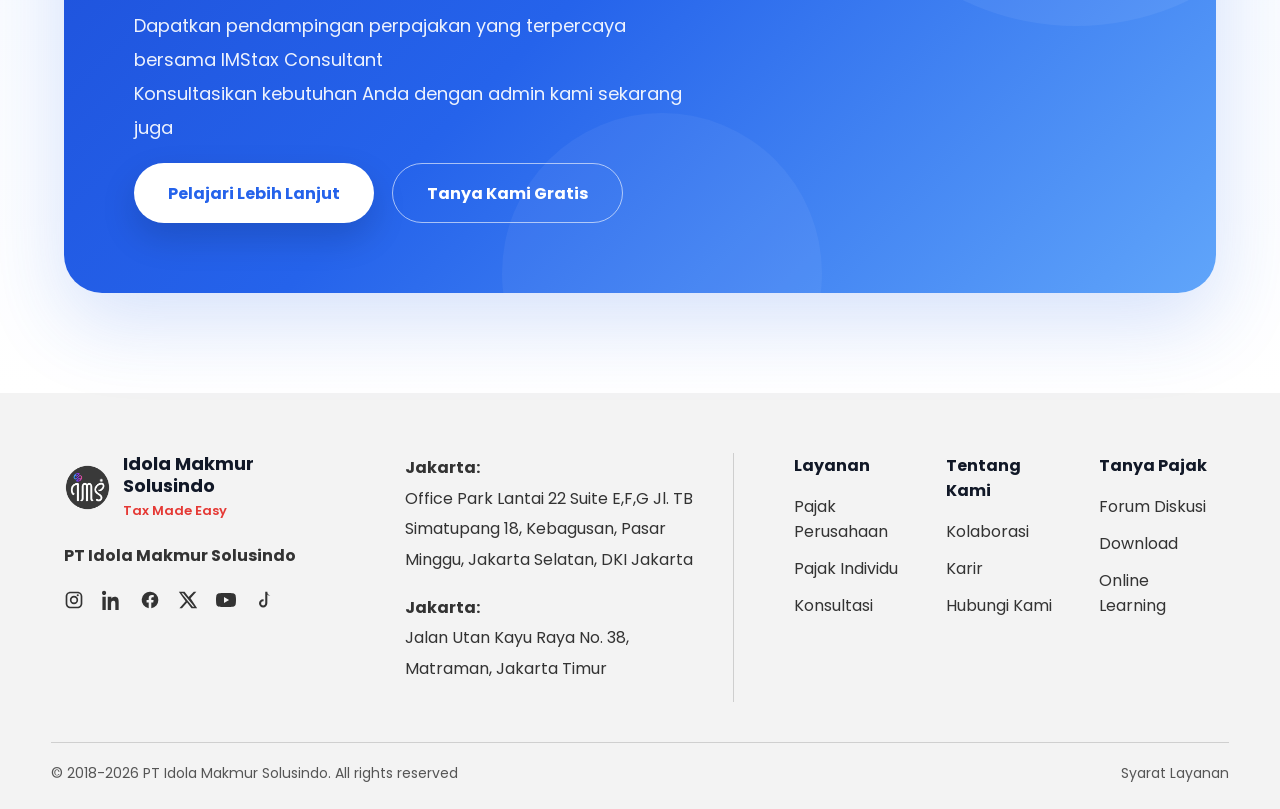
==== commit 98bb6b4f: "Update index.html" ====
--- a/index.html
+++ b/index.html
@@ -68,7 +68,8 @@
 
   <div class="slides">
 
-    <div class="slide slide-right active" style="background-image: url('assets/slide1.png')">
+    <div class="slide slide-right active">
+      <img class="slide-bg" src="assets/slide1.png" alt="">
       <div class="overlay overlay-light"></div>
 
       <div class="caption right">
@@ -82,7 +83,8 @@
       </div>
     </div>
 
-    <div class="slide slide-right" style="background-image: url('assets/slide2.png')">
+    <div class="slide slide-right">
+      <img class="slide-bg" src="assets/slide2.png" alt="">
       <div class="overlay overlay-light"></div>
 
       <div class="caption right">
@@ -100,7 +102,8 @@
       </div>
     </div>
 
-    <div class="slide slide-right" style="background-image: url('assets/slide3.png')">
+    <div class="slide slide-right">
+      <img class="slide-bg" src="assets/slide3.png" alt="">
       <div class="overlay overlay-light"></div>
 
       <div class="caption right">
@@ -116,7 +119,8 @@
       </div>
     </div>
 
-    <div class="slide slide-right" style="background-image: url('assets/slide4.png')">
+    <div class="slide slide-right">
+      <img class="slide-bg" src="assets/slide4.png" alt="">
       <div class="overlay overlay-light"></div>
 
       <div class="caption right">
@@ -133,7 +137,8 @@
       </div>
     </div>
 
-    <div class="slide slide-right" style="background-image: url('assets/slide5.png')">
+    <div class="slide slide-right">
+      <img class="slide-bg" src="assets/slide5.png" alt="">
       <div class="overlay overlay-light"></div>
 
       <div class="caption right">
--- a/style.css
+++ b/style.css
@@ -1,43 +1,29 @@
-/* ==========================================================================
-   1. VARIABLES & BASE RESET
-   ========================================================================== */
-:root {
-  --primary-red: #d32f2f;
-  --dark-red: #9a0007;
-  --primary-blue: #0b2545;
-  --light-blue: #134074;
-  --accent-gold: #d4af37;
-  --text-dark: #222222;
-  --text-gray: #666666;
-  --bg-light: #f8f9fa;
-  --white: #ffffff;
-  --border-color: #e5e5e5;
-  --font-main: 'Poppins', sans-serif;
-  --transition: all 0.3s cubic-bezier(0.25, 0.8, 0.25, 1);
-}
-
-*, *::before, *::after {
-  box-sizing: border-box;
+/* =========================================================
+GOOGLE FONT
+========================================================= */
+@import url('https://fonts.googleapis.com/css2?family=Poppins:wght@300;400;500;600;700;800&display=swap');
+
+/* =========================================================
+RESET & BASE
+========================================================= */
+* {
   margin: 0;
   padding: 0;
+  box-sizing: border-box;
 }
 
 html {
   scroll-behavior: smooth;
+  overflow-x: hidden;
 }
 
 body {
-  font-family: var(--font-main);
-  color: var(--text-dark);
-  line-height: 1.6;
-  background-color: var(--white);
+  font-family: 'Poppins', sans-serif;
+  background: #f5f7fb;
+  color: #111827;
   overflow-x: hidden;
-}
-
-a {
-  text-decoration: none;
-  color: inherit;
-  transition: var(--transition);
+  padding-top: 80px;
+  width: 100%;
 }
 
 img {
@@ -46,148 +32,156 @@
   display: block;
 }
 
+a {
+  text-decoration: none;
+}
+
+/* =========================================================
+CONTAINER
+========================================================= */
 .container {
-  width: 90%;
+  width: 100%;
   max-width: 1200px;
-  margin: 0 auto;
-}
-
-/* ==========================================================================
-   2. FLOATING WHATSAPP BUTTON
-   ========================================================================== */
-.wa-float {
+  margin: auto;
+  padding-left: 24px;
+  padding-right: 24px;
+}
+
+/* =========================================================
+HEADER & NAVIGATION
+========================================================= */
+header {
   position: fixed;
-  bottom: 25px;
-  right: 25px;
-  width: 60px;
-  height: 60px;
-  background-color: #25d366;
+  top: 0;
+  left: 0;
+  width: 100%;
+  height: 80px;
+  background: rgba(114, 30, 73, 0.95);
+  backdrop-filter: blur(10px);
+  z-index: 9999;
+  display: flex;
+  align-items: center;
+}
+
+.nav {
+  width: 100%;
+  display: flex;
+  align-items: center;
+  justify-content: space-between;
+}
+
+.logo {
+  display: flex;
+  align-items: center;
+  gap: 14px;
+  flex-shrink: 0;
+  padding-left: 4px;
+}
+
+.logo img {
+  width: 54px;
+  height: 54px;
   border-radius: 50%;
-  box-shadow: 0 4px 15px rgba(0, 0, 0, 0.2);
-  display: flex;
-  align-items: center;
-  justify-content: center;
-  z-index: 1000;
-  transition: var(--transition);
-}
-
-.wa-float:hover {
-  transform: scale(1.1) rotate(10deg);
-  box-shadow: 0 6px 20px rgba(37, 211, 102, 0.4);
-}
-
-.wa-float img {
-  width: 35px;
-  height: 35px;
-}
-
-/* ==========================================================================
-   3. HEADER & NAVIGATION (Bagian 3.a)
-   ========================================================================== */
-header {
-  position: sticky;
-  top: 0;
-  background-color: var(--white);
-  box-shadow: 0 2px 15px rgba(0, 0, 0, 0.05);
-  z-index: 999;
-}
-
-.nav {
-  display: flex;
-  justify-content: space-between;
-  align-items: center;
-  padding: 15px 0;
-}
-
-.logo {
-  display: flex;
-  align-items: center;
-  gap: 12px;
-}
-
-.logo img {
-  height: 48px;
-  width: auto;
+  object-fit: cover;
+  background: #fff;
+  padding: 2px;
 }
 
 .logo-text {
-  font-weight: 700;
-  font-size: 1.15rem;
-  color: var(--primary-blue);
-  line-height: 1.2;
-}
-
-#menu {
-  display: flex;
-  align-items: center;
-  gap: 25px;
-}
-
-#menu a {
+  color: #fff;
+  font-size: 16px;
   font-weight: 600;
-  font-size: 0.95rem;
-  color: var(--text-dark);
-  position: relative;
-}
-
-#menu a:not(.nav-cta):hover {
-  color: var(--primary-red);
-}
-
-#menu a:not(.nav-cta)::after {
-  content: '';
-  position: absolute;
-  bottom: -5px;
-  left: 0;
-  width: 0%;
-  height: 2px;
-  background-color: var(--primary-red);
-  transition: var(--transition);
-}
-
-#menu a:not(.nav-cta):hover::after {
-  width: 100%;
-}
-
-/* Dropdown Menu */
+  line-height: 1.3;
+}
+
+nav {
+  display: flex;
+  align-items: center;
+  gap: 32px;
+  padding-right: 10px;
+  overflow: visible;
+}
+
+nav a {
+  color: #fff;
+  font-weight: 500;
+  transition: 0.3s;
+  display: inline-flex;
+  align-items: center;
+  text-decoration: none;
+  white-space: nowrap;
+}
+
+nav a:hover {
+  color: #f43f5e;
+}
+
+.nav-cta {
+  background: #0b1f3a;
+  color: #fff !important;
+  padding: 8px 18px;
+  border-radius: 999px;
+  font-weight: 500;
+  margin-left: 10px;
+  transition: all 0.25s ease;
+  box-shadow: 0 6px 18px rgba(0, 0, 0, 0.15);
+}
+
+.nav-cta:hover,
+.nav-cta.active {
+  background: #163a6b;
+}
+
+.nav-cta:hover {
+  transform: translateY(-2px);
+  box-shadow: 0 10px 25px rgba(0, 0, 0, 0.2);
+}
+
+.menu-toggle {
+  display: none;
+  background: none;
+  border: none;
+  color: #fff;
+  font-size: 30px;
+  cursor: pointer;
+}
+
 .dropdown {
   position: relative;
 }
 
 .dropdown-toggle {
+  display: flex;
+  align-items: center;
+  gap: 6px;
   background: none;
   border: none;
-  font-family: var(--font-main);
-  font-weight: 600;
-  font-size: 0.95rem;
-  color: var(--text-dark);
+  color: #fff;
+  font: inherit;
   cursor: pointer;
-  padding: 8px 0;
-  display: flex;
-  align-items: center;
-  gap: 5px;
-}
-
-.dropdown-toggle:hover {
-  color: var(--primary-red);
+  font-weight: 500;
 }
 
 .dropdown-menu {
   position: absolute;
   top: 100%;
   left: 0;
-  background: var(--white);
-  box-shadow: 0 10px 30px rgba(0, 0, 0, 0.1);
-  border-radius: 8px;
-  min-width: 220px;
+  min-width: 240px;
+  background: #fff;
+  border-radius: 14px;
+  padding: 10px 0;
+  box-shadow: 0 15px 35px rgba(0, 0, 0, 0.12);
   opacity: 0;
   visibility: hidden;
-  transform: translateY(15px);
-  transition: var(--transition);
-  display: flex;
-  flex-direction: column;
-  padding: 10px 0;
-  border: 1px solid var(--border-color);
+  transform: translateY(10px);
+  transition: 0.3s ease;
+  z-index: 99999;
+}
+
+.dropdown-menu a {
+  display: block;
+  padding: 12px 20px;
+  color: #111827 !important;
 }
 
 .dropdown:hover .dropdown-menu {
@@ -196,764 +190,1528 @@
   transform: translateY(0);
 }
 
-.dropdown-menu a {
-  padding: 10px 20px !important;
-  font-size: 0.9rem !important;
-  font-weight: 400 !important;
-}
-
-.dropdown-menu a:hover {
-  background-color: var(--bg-light);
-  color: var(--primary-red) !important;
-  padding-left: 25px !important;
-}
-
-.dropdown-menu a::after {
-  display: none !important;
-}
-
-.nav-cta {
-  background-color: var(--primary-red);
-  color: var(--white) !important;
-  padding: 10px 24px;
-  border-radius: 6px;
-  box-shadow: 0 4px 10px rgba(211, 47, 47, 0.3);
-}
-
-.nav-cta:hover {
-  background-color: var(--dark-red);
-  transform: translateY(-2px);
-  box-shadow: 0 6px 15px rgba(211, 47, 47, 0.4);
-}
-
-.menu-toggle {
-  display: none;
-  background: none;
-  border: none;
-  font-size: 1.8rem;
-  color: var(--primary-blue);
-  cursor: pointer;
-}
-
-.nav-overlay {
-  position: fixed;
-  inset: 0;
-  background: rgba(0, 0, 0, 0.5);
-  z-index: 998;
-  opacity: 0;
-  visibility: hidden;
-  transition: var(--transition);
-}
-
-/* ==========================================================================
-   4. HERO SLIDER & FLOATING CONSULT
-   ========================================================================== */
+/* =========================================================
+HERO SLIDER
+========================================================= */
 .hero-slider {
   position: relative;
-  height: 85vh;
-  min-height: 550px;
+  width: 100%;
+  min-height: calc(100vh - 80px);
   overflow: hidden;
-  background-color: #000;
+  background: #f4f7fb;
 }
 
 .slides {
-  height: 100%;
-  width: 100%;
+  display: flex;
+  min-height: calc(100vh - 80px);
+  transition: transform 0.9s ease-in-out;
 }
 
 .slide {
-  position: absolute;
-  top: 0;
-  left: 0;
-  width: 100%;
-  height: 100%;
-  background-size: cover;
-  background-position: center;
-  display: flex;
-  align-items: center;
-  opacity: 0;
-  transition: opacity 1s ease-in-out;
-}
-
-.slide.active, .slide:first-child {
-  opacity: 1;
-}
-
-.overlay-light {
+  min-width: 100%;
+  min-height: calc(100vh - 80px);
+  position: relative;
+  overflow: hidden;
+  display: flex;
+  align-items: center;
+  padding: 0 8%;
+  background-repeat: no-repeat;
+  background-size: contain;
+  background-position: right bottom;
+  background-color: #f8fafc;
+}
+
+.overlay {
   position: absolute;
   inset: 0;
-  background: linear-gradient(90deg, rgba(255, 255, 255, 0.95) 35%, rgba(255, 255, 255, 0.3) 100%);
-}
-
-.caption.right {
+  background: linear-gradient(
+    90deg,
+    rgba(248, 250, 252, 0.96) 0%,
+    rgba(248, 250, 252, 0.9) 35%,
+    rgba(248, 250, 252, 0.3) 52%,
+    rgba(248, 250, 252, 0.05) 68%,
+    rgba(248, 250, 252, 0) 100%
+  );
+  z-index: 1;
+  pointer-events: none;
+}
+
+.slide::after {
+  content: "";
+  position: absolute;
+  width: 600px;
+  height: 600px;
+  right: -200px;
+  top: -120px;
+  background: radial-gradient(rgba(37, 99, 235, 0.12), transparent 70%);
+  z-index: 1;
+  opacity: 0.18;
+  filter: blur(25px);
+  pointer-events: none;
+}
+
+.caption {
   position: relative;
-  z-index: 2;
-  margin-left: 10%;
-  max-width: 600px;
+  z-index: 5;
 }
 
 .caption h1 {
-  font-size: 3rem;
-  line-height: 1.25;
-  margin-bottom: 20px;
-  color: var(--primary-blue);
+  font-size: clamp(36px, 5vw, 72px);
+  line-height: 1.1;
   font-weight: 800;
+  letter-spacing: -2px;
+  color: #0f172a;
+  margin-bottom: 24px;
 }
 
 .caption .red {
-  color: var(--primary-red);
+  color: #ef4444;
 }
 
 .caption p {
-  font-size: 1.15rem;
-  color: var(--text-gray);
-  line-height: 1.6;
-}
-
-.floating-consult {
-  position: absolute;
-  bottom: 40px;
-  left: 10%;
-  z-index: 10;
-  background: var(--primary-blue);
-  color: var(--white);
-  padding: 14px 32px;
-  border-radius: 30px;
-  font-weight: 600;
-  box-shadow: 0 5px 20px rgba(11, 37, 69, 0.3);
-  transition: var(--transition);
-}
-
-.floating-consult:hover {
-  background: var(--primary-red);
-  transform: translateY(-3px);
-  box-shadow: 0 8px 25px rgba(211, 47, 47, 0.4);
+  font-size: 20px;
+  line-height: 1.8;
+  color: #475569;
+  max-width: 540px;
+}
+
+.btn-cta {
+  display: inline-flex;
+  align-items: center;
+  justify-content: center;
+  margin-top: 38px;
+  height: 62px;
+  padding: 0 36px;
+  border-radius: 999px;
+  background: linear-gradient(135deg, #721e49, #9f1239);
+  color: #fff;
+  font-size: 16px;
+  font-weight: 700;
+  box-shadow: 0 18px 40px rgba(114, 30, 73, 0.28);
+  transition: 0.35s ease;
+}
+
+.btn-cta:hover {
+  transform: translateY(-5px);
+  box-shadow: 0 24px 50px rgba(114, 30, 73, 0.35);
 }
 
 .slider-btn {
   position: absolute;
   top: 50%;
   transform: translateY(-50%);
-  background: rgba(255, 255, 255, 0.8);
-  color: var(--primary-blue);
+  z-index: 10;
+  width: 58px;
+  height: 58px;
   border: none;
-  width: 48px;
-  height: 48px;
+  border-radius: 50%;
+  background: rgba(255, 255, 255, 0.92);
+  backdrop-filter: blur(10px);
+  box-shadow: 0 10px 30px rgba(0, 0, 0, 0.08);
+  font-size: 18px;
   cursor: pointer;
-  border-radius: 50%;
-  z-index: 10;
-  font-size: 1.2rem;
-  display: flex;
-  align-items: center;
-  justify-content: center;
-  transition: var(--transition);
+  transition: 0.3s;
 }
 
 .slider-btn:hover {
-  background: var(--primary-red);
-  color: var(--white);
-}
-
-.slider-btn.prev { left: 25px; }
-.slider-btn.next { right: 25px; }
+  transform: translateY(-50%) scale(1.08);
+}
+
+.prev { left: 24px; }
+.next { right: 24px; }
 
 .dots {
   position: absolute;
-  bottom: 20px;
-  right: 10%;
-  display: flex;
+  bottom: 38px;
+  width: 100%;
+  display: flex;
+  justify-content: center;
   gap: 10px;
   z-index: 10;
 }
 
-.dot {
-  width: 12px;
-  height: 12px;
+.dots span {
+  width: 10px;
+  height: 10px;
   border-radius: 50%;
-  background: rgba(0, 0, 0, 0.3);
-  cursor: pointer;
-  transition: var(--transition);
-}
-
-.dot.active {
-  background: var(--primary-red);
-  width: 30px;
-  border-radius: 6px;
-}
-
-/* ==========================================================================
-   5. SECTIONS & LAYOUT MODERN (Bagian 3.b)
-   ========================================================================== */
-.about-modern, .section, .vision-section, .hero-modern, .professional-section {
-  padding: 100px 0;
-}
-
-.about-grid, .vision-flex, .hero-container, .professional-flex {
+  background: #cbd5e1;
+  transition: 0.3s;
+}
+
+.dots .active {
+  width: 34px;
+  border-radius: 999px;
+  background: #e11d48;
+}
+
+.slide:nth-child(2) .caption { transform: translateY(-30px); }
+.slide:nth-child(3) { background-position: right bottom !important; }
+.slide:nth-child(5) { background-position: right center !important; }
+.slide:nth-child(5) .caption { left: 8%; max-width: 550px; }
+
+/* =========================================================
+HERO MODERN FINAL
+========================================================= */
+.hero-modern {
+  padding: 80px 0;
+  overflow: hidden;
+  background: #fff;
+}
+
+.hero-container {
+  max-width: 1200px;
+  margin: auto;
+  padding: 0 20px;
+  display: flex;
+  align-items: center;
+  justify-content: space-between;
+  gap: 50px;
+}
+
+.hero-content { flex: 1; }
+
+.hero-content h1 {
+  font-size: clamp(36px, 4.5vw, 60px);
+  line-height: 1.1;
+  font-weight: 800;
+  letter-spacing: -2px;
+  color: #0f172a;
+  margin-bottom: 25px;
+}
+
+.hero-content .dark { display: block; color: #0f172a; }
+.hero-content .gold,
+.prima-heading .gold { color: #d4a017; }
+
+.hero-image {
+  flex: 1;
+  position: relative;
+  display: flex;
+  flex-direction: column;
+  align-items: center;
+}
+
+.hero-image img {
+  width: 100%;
+  max-width: 750px;
+  display: block;
+  position: relative;
+  z-index: 2;
+  margin-top: -20px;
+}
+
+.circle-bg {
+  position: absolute;
+  width: 450px;
+  height: 450px;
+  border-radius: 50%;
+  background: #f3f7ff;
+  top: 30px;
+  z-index: 1;
+}
+
+.hero-bottom {
+  width: 100%;
+  max-width: 430px;
+  display: flex;
+  justify-content: space-between;
+  align-items: center;
+  gap: 10px;
+  background: linear-gradient(135deg, #2563eb 0%, #1d4ed8 100%);
+  padding: 22px 20px;
+  border-radius: 20px;
+  margin-top: 25px;
+  box-shadow: 0 20px 40px rgba(37, 99, 235, 0.25);
+  position: relative;
+  z-index: 10;
+}
+
+.bottom-item { flex: 1; text-align: center; position: relative; }
+
+.bottom-item:not(:last-child)::after {
+  content: "";
+  position: absolute;
+  right: 0;
+  top: 15%;
+  width: 1px;
+  height: 70%;
+  background: rgba(255, 255, 255, 0.2);
+}
+
+.bottom-icon { font-size: 28px; margin-bottom: 10px; }
+.bottom-title { color: #ffffff; font-size: 15px; font-weight: 700; margin-bottom: 4px; }
+.bottom-desc { color: rgba(255, 255, 255, 0.85); font-size: 13px; font-weight: 500; line-height: 1.4; }
+
+.floating-consult {
+  position: absolute;
+  left: 8%;
+  top: 72%;
+  z-index: 999;
+  display: flex;
+  align-items: center;
+  justify-content: center;
+  height: 62px;
+  padding: 0 36px;
+  border-radius: 999px;
+  background: linear-gradient(135deg, #721e49, #9f1239);
+  color: #fff;
+  font-size: 16px;
+  font-weight: 700;
+  box-shadow: 0 18px 40px rgba(114, 30, 73, 0.28);
+  transition: 0.3s ease;
+}
+
+.floating-consult:hover {
+  transform: translateY(-4px);
+  box-shadow: 0 24px 50px rgba(114, 30, 73, 0.35);
+}
+
+/* =========================================================
+SECTIONS BASE
+========================================================= */
+.section { padding: 60px 20px; }
+/* TENTANG */
+.tentang-section { background: #eef4ff; }
+
+.tentang-flex {
   display: grid;
   grid-template-columns: 1fr 1fr;
   gap: 60px;
   align-items: center;
 }
 
-/* Badge System */
-.about-badge, .hero-badge {
+.sub-title {
+  color: #2563eb;
+  font-size: 20px;
+  font-weight: 700;
+  letter-spacing: 2px;
+  text-transform: uppercase;
+  margin-bottom: 14px;
+}
+
+.tentang-text h2 {
+  font-size: clamp(32px, 3.5vw, 42px);
+  line-height: 1.35;
+  font-weight: 800;
+  margin-bottom: 20px;
+}
+
+.blue { color: #2563eb; }
+
+.tentang-text p,
+.workspace-text p {
+  font-size: 17px;
+  line-height: 1.9;
+  color: #6b7280;
+}
+
+.tentang-text p { margin-bottom: 16px; }
+
+.tentang-card-wrap {
+  display: grid;
+  grid-template-columns: repeat(2, 1fr);
+  gap: 20px;
+}
+
+.tentang-card {
+  background: #fff;
+  border-radius: 22px;
+  padding: 30px;
+  transition: 0.35s;
+  border: 1px solid rgba(255, 255, 255, 0.7);
+  box-shadow: 0 15px 35px rgba(0, 0, 0, 0.08);
+}
+
+.tentang-card:hover {
+  transform: translateY(-8px);
+  box-shadow: 0 20px 40px rgba(37, 99, 235, 0.15);
+}
+
+.tentang-card .icon {
+  width: 62px;
+  height: 62px;
+  border-radius: 16px;
+  display: flex;
+  align-items: center;
+  justify-content: center;
+  background: #eff6ff;
+  font-size: 28px;
+  margin-bottom: 20px;
+}
+
+.tentang-card h4 { font-size: 20px; margin-bottom: 10px; }
+.tentang-card p { color: #6b7280; line-height: 1.8; }
+
+/* LAYANAN */
+.layanan-grid {
+  display: flex;
+  justify-content: center;
+  gap: 24px;
+  flex-wrap: wrap;
+}
+
+.layanan-card {
+  width: 260px;
+  background: #fff;
+  border-radius: 18px;
+  padding: 28px;
+  box-shadow: 0 10px 25px rgba(0, 0, 0, 0.08);
+  transition: 0.3s;
+}
+
+.layanan-card:hover {
+  transform: translateY(-8px);
+  box-shadow: 0 20px 35px rgba(37, 99, 235, 0.15);
+}
+
+/* WORKSPACE */
+.workspace-section { background: linear-gradient(135deg, #f8fbff, #ffffff); }
+
+.workspace-flex {
+  display: grid;
+  grid-template-columns: 1fr 1fr;
+  gap: 80px;
+  align-items: center;
+}
+
+.workspace-image {
+  position: relative;
+  display: flex;
+  justify-content: center;
+  align-items: center;
+}
+
+.workspace-image::before {
+  content: "";
+  position: absolute;
+  width: 260px;
+  height: 260px;
+  background: #2563eb;
+  opacity: 0.15;
+  filter: blur(120px);
+}
+
+.workspace-image img {
+  position: relative;
+  z-index: 2;
+  width: 100%;
+  max-width: 580px;
+  object-fit: contain;
+}
+
+.workspace-text .line {
+  width: 60px;
+  height: 4px;
+  background: #2563eb;
+  margin-bottom: 20px;
+}
+
+.workspace-text h2 {
+  font-size: clamp(32px, 3.5vw, 42px);
+  line-height: 1.35;
+  margin-bottom: 20px;
+}
+
+/* VISION / SERVICE / PROFESSIONAL */
+.vision-section, .professional-section { background: #fff; }
+.service-highlight { background: #f8fbff; }
+
+.vision-section, .service-highlight, .professional-section { padding: 100px 20px; }
+
+.vision-flex, .service-flex, .professional-flex {
+  display: grid;
+  grid-template-columns: 1fr 1fr;
+  gap: 60px;
+  align-items: center;
+}
+
+.vision-image, .service-image, .professional-image {
+  display: flex;
+  justify-content: center;
+  align-items: center;
+}
+
+.professional-image img {
+  width: 100%;
+  max-width: 420px;
+  height: auto;
+  object-fit: contain;
+}
+
+.vision-text h2, .service-text h2, .professional-text h2 { max-width: 650px; }
+
+.vision-text h2 {
+  font-size: clamp(32px, 4vw, 56px) !important;
+  line-height: 1.1 !important;
+  font-weight: 800 !important;
+  letter-spacing: -1px !important;
+  color: #0f172a;
+  margin-bottom: 25px;
+}
+
+.vision-text h2 .blue, .visi-kecil {
+  display: block;
+  color: #2563eb !important;
+  font-weight: 700 !important;
+  font-size: clamp(20px, 2vw, 24px) !important;
+  line-height: 1.3 !important;
+  margin: 6px 0;
+}
+
+.professional-text::before {
+  content: "PROFESIONALISME";
   display: inline-block;
-  background: rgba(211, 47, 47, 0.08);
-  color: var(--primary-red);
-  padding: 6px 16px;
-  font-size: 0.85rem;
+  padding: 10px 22px;
+  background: #eef4ff;
+  color: #2563eb;
+  border-radius: 999px;
+  font-size: 13px;
   font-weight: 700;
-  border-radius: 4px;
-  margin-bottom: 20px;
+  letter-spacing: 1.5px;
+  margin-bottom: 24px;
+}
+
+.professional-text h2 {
+  font-size: clamp(32px, 4vw, 52px);
+  line-height: 1.15;
+  font-weight: 800;
+  letter-spacing: -2px;
+  color: #0f172a;
+  margin-bottom: 24px;
+}
+
+.professional-text h2 span { color: #2563eb; }
+
+.professional-text p {
+  font-size: 18px;
+  line-height: 2;
+  color: #64748b;
+  margin-bottom: 30px;
+}
+
+.professional-text .line {
+  width: 80px;
+  height: 5px;
+  border-radius: 999px;
+  background: linear-gradient(90deg, #2563eb, #60a5fa);
+  margin-bottom: 28px;
+}
+
+.professional-highlight {
+  display: flex;
+  gap: 18px;
+  padding: 22px;
+  border-radius: 22px;
+  background: #ffffff;
+  box-shadow: 0 15px 35px rgba(0, 0, 0, 0.06);
+  border: 1px solid #eef2ff;
+  margin-top: 30px;
+}
+
+.professional-highlight-icon {
+  min-width: 60px;
+  height: 60px;
+  border-radius: 18px;
+  background: #eef4ff;
+  display: flex;
+  align-items: center;
+  justify-content: center;
+  font-size: 28px;
+}
+
+.professional-highlight-text { color: #475569; line-height: 1.8; font-size: 15px; }
+
+/* SERVICE PRIMA MODERN */
+.service-prima-section {
+  padding: 110px 20px;
+  background: linear-gradient(135deg, #f8fbff 0%, #ffffff 100%);
+}
+
+.prima-top {
+  display: grid;
+  grid-template-columns: 1.2fr 1fr;
+  align-items: center;
+  gap: 60px;
+  max-width: 1300px;
+  margin: 0 auto 70px;
+}
+
+.prima-badge {
+  display: inline-flex;
+  align-items: center;
+  justify-content: center;
+  padding: 10px 22px;
+  border-radius: 999px;
+  background: #eaf2ff;
+  color: #2563eb;
+  font-size: 13px;
+  font-weight: 700;
   letter-spacing: 1px;
-}
-
-.about-left h2, .vision-text h2, .professional-text h2 {
-  font-size: 2.4rem;
-  margin-bottom: 20px;
-  line-height: 1.3;
-  color: var(--primary-blue);
+  margin-bottom: 26px;
+}
+
+.prima-heading h2 {
+  font-size: clamp(32px, 4vw, 56px);
+  line-height: 1.15;
+  font-weight: 800;
+  letter-spacing: -2px;
+  color: #0f172a;
+  margin-bottom: 30px;
+}
+
+.prima-heading .dark { display: block; color: #0f172a; }
+
+.prima-desc {
+  display: flex;
+  align-items: flex-start;
+  gap: 18px;
+  padding: 24px;
+  border-radius: 24px;
+  background: #fff;
+  box-shadow: 0 15px 40px rgba(0, 0, 0, 0.06);
+}
+
+.prima-icon {
+  min-width: 58px;
+  height: 58px;
+  border-radius: 18px;
+  background: #eff6ff;
+  display: flex;
+  align-items: center;
+  justify-content: center;
+  font-size: 26px;
+}
+
+.prima-desc p { color: #64748b; font-size: 17px; line-height: 1.9; }
+
+.prima-steps {
+  position: relative;
+  margin: -20px auto 0;
+  width: 90%;
+  max-width: 620px;
+  background: #2563eb;
+  border-radius: 22px;
+  padding: 25px;
+  display: grid;
+  grid-template-columns: repeat(3, 1fr);
+  gap: 20px;
+  z-index: 5;
+  box-shadow: 0 20px 40px rgba(37, 99, 235, 0.25);
+}
+
+.prima-step { text-align: center; width: 100%; }
+.step-circle { font-size: 24px; margin: 0 auto 8px; background: transparent; border: none; box-shadow: none; }
+.prima-step h4 { color: #fff; font-size: 13px; font-weight: 600; line-height: 1.4; margin: 0; }
+.prima-step p, .step-line { display: none; }
+
+/* ABOUT MODERN PREMIUM */
+.about-modern {
+  padding: 110px 20px;
+  background: linear-gradient(135deg, #f8f6f2 0%, #ffffff 100%);
+}
+
+.about-grid {
+  display: grid;
+  grid-template-columns: 1fr 1.05fr;
+  gap: 60px;
+  align-items: center;
+}
+
+.about-badge {
+  display: inline-block;
+  color: #3b5bfd;
+  font-size: 15px;
   font-weight: 700;
-}
-
-.about-left h2 span, .vision-text .blue {
-  color: var(--primary-red);
-}
+  letter-spacing: 1px;
+  margin-bottom: 18px;
+  position: relative;
+}
+
+.about-badge::after {
+  content: "";
+  width: 45px;
+  height: 3px;
+  background: #3b5bfd;
+  position: absolute;
+  bottom: -10px;
+  left: 0;
+  border-radius: 999px;
+}
+
+.about-left h2 {
+  font-size: clamp(32px, 4vw, 56px);
+  line-height: 1.1;
+  font-weight: 800;
+  letter-spacing: -2px;
+  color: #111827;
+  margin-bottom: 28px;
+}
+
+.about-left h2 span { display: block; color: #3b5bfd; }
 
 .about-left p {
-  color: var(--text-gray);
-  margin-bottom: 15px;
-}
-
-/* About Mini Info Box */
+  font-size: 18px;
+  line-height: 2;
+  color: #4b5563;
+  margin-bottom: 24px;
+  max-width: 580px;
+}
+
 .about-mini-box {
-  margin-top: 35px;
+  margin-top: 40px;
+  display: flex;
+  gap: 18px;
+  background: linear-gradient(135deg, #1e1b6d, #2d3eff);
+  padding: 22px;
+  border-radius: 24px;
+  box-shadow: 0 20px 40px rgba(37, 99, 235, 0.15);
+  flex-wrap: wrap;
+}
+
+.mini-item {
+  display: flex;
+  gap: 12px;
+  align-items: flex-start;
+  flex: 1;
+  min-width: 160px;
+}
+
+.mini-icon {
+  width: 44px;
+  height: 44px;
+  border-radius: 14px;
+  background: rgba(255, 255, 255, 0.12);
+  display: flex;
+  align-items: center;
+  justify-content: center;
+  color: #fff;
+  font-size: 18px;
+  flex-shrink: 0;
+}
+
+.mini-item h5 { color: #fff; font-size: 15px; margin-bottom: 4px; }
+.mini-item span { color: rgba(255, 255, 255, 0.78); font-size: 13px; line-height: 1.7; }
+
+.about-right {
+  position: relative;
+  display: flex;
+  flex-direction: column;
+  justify-content: flex-start;
+}
+
+.about-image {
+  position: relative;
+  z-index: 1;
+  overflow: hidden;
+  border-radius: 38px;
+  width: 100%;
+  box-shadow: 0 25px 60px rgba(0, 0, 0, 0.1);
+}
+
+.about-image img {
+  width: 100%;
+  display: block;
+  object-fit: cover;
+  filter: contrast(1.02) brightness(1.02);
+}
+
+.about-cards {
+  position: relative;
+  z-index: 5;
+  display: grid;
+  grid-template-columns: repeat(3, 1fr);
+  gap: 18px;
+  width: 92%;
+  margin: -70px auto 0;
+  align-items: stretch;
+}
+
+.about-card {
+  position: relative;
+  background: rgba(255, 255, 255, 0.88);
+  backdrop-filter: blur(14px);
+  -webkit-backdrop-filter: blur(14px);
+  border: 1px solid rgba(255, 255, 255, 0.6);
+  border-radius: 26px;
+  padding: 22px 18px;
+  min-height: 235px;
+  box-shadow: 0 12px 35px rgba(0, 0, 0, 0.08);
+  transition: 0.35s ease;
+}
+
+.about-card:hover {
+  transform: translateY(-8px);
+  box-shadow: 0 22px 45px rgba(37, 99, 235, 0.18);
+}
+
+.card-icon {
+  width: 56px;
+  height: 56px;
+  border-radius: 18px;
+  background: #f4f7ff;
+  display: flex;
+  align-items: center;
+  justify-content: center;
+  font-size: 26px;
+  margin-bottom: 18px;
+  box-shadow: 0 6px 16px rgba(0, 0, 0, 0.05);
+}
+
+.about-card span { display: block; color: #4338ca; font-size: 15px; font-weight: 700; margin-bottom: 10px; }
+.about-card h4 { font-size: 21px; line-height: 1.4; margin-bottom: 12px; color: #0f172a; }
+.about-card p { color: #64748b; line-height: 1.8; font-size: 14px; }
+
+.arrow {
+  width: 42px;
+  height: 42px;
+  border-radius: 50%;
+  background: #4338ca;
+  color: #fff;
+  display: flex;
+  align-items: center;
+  justify-content: center;
+  margin-top: 20px;
+  font-size: 18px;
+  transition: 0.3s;
+}
+
+.about-card:hover .arrow { transform: translateX(4px); }
+
+/* =========================================================
+CTA RED SECTION
+========================================================= */
+.cta-red-section {
+  padding: 100px 20px;
+  background: linear-gradient(to bottom, #f5f9ff, #ffffff);
+}
+
+.cta-red-box {
+  position: relative;
+  overflow: hidden;
+  max-width: 1180px;
+  min-height: 520px;
+  margin: auto;
+  border-radius: 38px;
+  padding: 70px;
+  display: flex;
+  align-items: center;
+  justify-content: space-between;
+  background: linear-gradient(135deg, #1d4ed8 0%, #2563eb 45%, #60a5fa 100%);
+  box-shadow: 0 30px 80px rgba(37, 99, 235, 0.18);
+}
+
+.cta-red-box::before {
+  content: "";
+  position: absolute;
+  width: 520px;
+  height: 520px;
+  border-radius: 50%;
+  background: rgba(255, 255, 255, 0.06);
+  top: -240px;
+  right: -120px;
+}
+
+.cta-red-box::after {
+  content: "";
+  position: absolute;
+  width: 320px;
+  height: 320px;
+  border-radius: 50%;
+  background: rgba(255, 255, 255, 0.05);
+  bottom: -140px;
+  left: 38%;
+}
+
+.cta-red-content {
+  position: relative;
+  z-index: 5;
+  width: 55%;
+  max-width: 560px;
+}
+
+.cta-label {
+  display: inline-block;
+  padding: 10px 20px;
+  border-radius: 50px;
+  background: rgba(255, 255, 255, 0.12);
+  color: #fff;
+  font-size: 14px;
+  font-weight: 700;
+  letter-spacing: 1px;
+  margin-bottom: 28px;
+}
+
+.cta-red-content h2 {
+  color: #fff;
+  font-size: clamp(32px, 4vw, 56px);
+  line-height: 1.1;
+  font-weight: 800;
+  letter-spacing: -2px;
+  margin-bottom: 24px;
+}
+
+.cta-line {
+  width: 95px;
+  height: 5px;
+  background: rgba(255, 255, 255, 0.35);
+  margin-bottom: 28px;
+}
+
+.cta-red-content p {
+  color: rgba(255, 255, 255, 0.92);
+  font-size: 18px;
+  line-height: 1.9;
+  margin-bottom: 18px;
+}
+
+.cta-list {
+  margin-top: 18px;
+  margin-bottom: 35px;
+}
+
+.cta-list li {
+  list-style: none;
+  color: #fff;
+  font-size: 17px;
+  line-height: 1.9;
+  display: flex;
+  align-items: flex-start;
+  gap: 12px;
+  margin-bottom: 10px;
+}
+
+.cta-list li::before {
+  content: "✔";
+  min-width: 26px;
+  height: 26px;
+  border-radius: 50%;
+  display: flex;
+  align-items: center;
+  justify-content: center;
+  background: rgba(255, 255, 255, 0.18);
+  font-size: 14px;
+}
+
+.cta-red-buttons {
+  display: flex;
+  align-items: center;
+  gap: 18px;
+  flex-wrap: wrap;
+}
+
+.btn-white {
+  display: inline-flex;
+  align-items: center;
+  justify-content: center;
+  height: 60px;
+  padding: 0 34px;
+  border-radius: 60px;
+  background: #fff;
+  color: #2563eb;
+  font-size: 16px;
+  font-weight: 700;
+  transition: 0.3s;
+  box-shadow: 0 15px 35px rgba(0, 0, 0, 0.15);
+}
+
+.btn-white:hover { transform: translateY(-5px); }
+
+.btn-outline {
+  display: inline-flex;
+  align-items: center;
+  justify-content: center;
+  height: 60px;
+  padding: 0 34px;
+  border-radius: 60px;
+  border: 1.5px solid rgba(255, 255, 255, 0.6);
+  color: #fff;
+  font-size: 16px;
+  font-weight: 700;
+  transition: 0.3s;
+}
+
+.btn-outline:hover {
+  background: rgba(255, 255, 255, 0.1);
+  transform: translateY(-5px);
+}
+
+.cta-red-image {
+  position: absolute;
+  right: 40px;
+  bottom: -20px;
+  width: 36%;
+  height: 100%;
+  display: flex;
+  align-items: flex-end;
+  justify-content: center;
+  z-index: 5;
+}
+
+.cta-red-image img {
+  height: 95%;
+  width: auto;
+  object-fit: contain;
+  display: block;
+  filter: drop-shadow(0 20px 40px rgba(0, 0, 0, 0.22));
+  transform: scale(1.28);
+  transform-origin: bottom center;
+}
+
+/* =========================================================
+FORM & BUTTONS
+========================================================= */
+form {
+  max-width: 450px;
+  margin: auto;
+  display: flex;
+  flex-direction: column;
+  gap: 14px;
+}
+
+input, textarea {
+  width: 100%;
+  padding: 14px;
+  border-radius: 10px;
+  border: 1px solid #d1d5db;
+  font-family: 'Poppins', sans-serif;
+}
+
+textarea {
+  min-height: 140px;
+  resize: vertical;
+}
+
+form button {
+  width: 170px;
+  height: 48px;
+  margin: 10px auto 0;
+  border: none;
+  border-radius: 12px;
+  background: linear-gradient(180deg, #3b82f6 0%, #2563eb 100%);
+  color: #fff;
+  font-family: 'Poppins', sans-serif;
+  font-size: 15px;
+  font-weight: 600;
+  cursor: pointer;
+  box-shadow: 0 5px 0 #1d4ed8, 0 10px 20px rgba(37, 99, 235, 0.25);
+  transition: 0.2s ease;
+}
+
+form button:hover {
+  transform: translateY(-2px);
+  box-shadow: 0 7px 0 #1d4ed8, 0 15px 25px rgba(37, 99, 235, 0.35);
+}
+
+form button:active {
+  transform: translateY(4px);
+  box-shadow: 0 1px 0 #1d4ed8, 0 4px 8px rgba(37, 99, 235, 0.25);
+}
+
+/* =========================================================
+WHATSAPP FLOAT
+========================================================= */
+.wa-float {
+  position: fixed !important;
+  right: 25px !important;
+  bottom: 25px !important;
+  width: 60px !important;
+  height: 60px !important;
+  display: flex !important;
+  align-items: center !important;
+  justify-content: center !important;
+  background: #25D366 !important;
+  border-radius: 50% !important;
+  z-index: 999999 !important;
+  text-decoration: none !important;
+  box-shadow: 0 8px 20px rgba(0, 0, 0, 0.25) !important;
+  animation: waPulse 2s infinite;
+}
+
+.wa-float img {
+  width: 32px !important;
+  height: 32px !important;
+  display: block !important;
+}
+
+@keyframes waPulse {
+  0% { box-shadow: 0 0 0 0 rgba(37, 211, 102, 0.6); }
+  70% { box-shadow: 0 0 0 15px rgba(37, 211, 102, 0); }
+  100% { box-shadow: 0 0 0 0 rgba(37, 211, 102, 0); }
+}
+
+/* =========================================================
+FOOTER
+========================================================= */
+.footer-modern {
+  background: #f3f3f3;
+  padding: 60px 0 25px;
+}
+
+.footer-grid {
+  display: grid;
+  grid-template-columns: 1.2fr 1.4fr 1.8fr;
+  gap: 60px;
+}
+
+.footer-brand {
   display: flex;
   flex-direction: column;
   gap: 20px;
 }
 
-.mini-item {
-  display: flex;
-  gap: 18px;
-  align-items: flex-start;
-}
-
-.mini-icon {
-  background: rgba(211, 47, 47, 0.1);
-  color: var(--primary-red);
-  width: 40px;
-  height: 40px;
+.footer-logo {
+  display: flex;
+  align-items: center;
+  gap: 12px;
+}
+
+.footer-logo img {
+  width: 48px;
+  height: 48px;
   border-radius: 50%;
-  display: flex;
-  align-items: center;
-  justify-content: center;
-  font-weight: bold;
-  flex-shrink: 0;
-}
-
-.mini-item h5 {
-  font-size: 1rem;
-  color: var(--primary-blue);
-  margin-bottom: 2px;
-}
-
-.mini-item span {
-  font-size: 0.88rem;
-  color: var(--text-gray);
-}
-
-/* Right Section Images & Cards */
-.about-right {
-  display: flex;
-  flex-direction: column;
-  gap: 25px;
-}
-
-.about-image {
-  position: relative;
-}
-
-.photo-placeholder {
-  border-radius: 15px;
-  overflow: hidden;
-  box-shadow: 0 15px 35px rgba(0, 0, 0, 0.1);
-}
-
-.photo-placeholder img {
-  width: 100%;
-  height: 280px;
   object-fit: cover;
 }
 
-.about-cards {
+.footer-logo h3 { font-size: 18px; line-height: 1.2; }
+.footer-logo span { color: #e53935; font-size: 13px; font-weight: 600; }
+.footer-brand h4 { font-size: 16px; line-height: 1.8; color: #333; }
+
+.socials { display: flex; gap: 18px; }
+.socials a { color: #333; transition: 0.3s; }
+.socials a:hover { color: #721e49; transform: translateY(-3px); }
+
+.footer-address {
+  padding-right: 30px;
+  border-right: 1px solid rgba(0, 0, 0, 0.15);
+}
+
+.footer-address p { line-height: 1.9; margin-bottom: 18px; color: #333; }
+
+.footer-links {
   display: grid;
   grid-template-columns: repeat(3, 1fr);
-  gap: 15px;
-}
-
-.about-card {
-  background: var(--bg-light);
-  padding: 20px 15px;
-  border-radius: 12px;
-  border: 1px solid var(--border-color);
-  position: relative;
-  transition: var(--transition);
-}
-
-.about-card:hover {
-  background: var(--white);
-  transform: translateY(-8px);
-  box-shadow: 0 10px 25px rgba(0, 0, 0, 0.08);
-  border-color: transparent;
-}
-
-.about-card .card-icon {
-  font-size: 1.5rem;
-  margin-bottom: 10px;
-}
-
-.about-card span {
-  position: absolute;
-  top: 15px;
-  right: 15px;
-  font-size: 0.8rem;
-  font-weight: 700;
-  color: #ccc;
-}
-
-.about-card h4 {
-  font-size: 0.95rem;
-  color: var(--primary-blue);
-  margin-bottom: 8px;
-}
-
-.about-card p {
-  font-size: 0.8rem;
-  color: var(--text-gray);
-  line-height: 1.4;
-}
-
-.about-card .arrow {
-  margin-top: 12px;
-  font-size: 0.9rem;
-  color: var(--primary-red);
-  font-weight: bold;
-}
-
-/* ==========================================================================
-   6. LAYANAN KAMI SECTION
-   ========================================================================== */
-.section {
-  background-color: var(--bg-light);
-}
-
-.section h2 {
+  gap: 35px;
+}
+
+.footer-links h4 { margin-bottom: 16px; }
+.footer-links a { display: block; margin-bottom: 12px; color: #333; transition: 0.3s; }
+.footer-links a:hover { color: #721e49; transform: translateX(3px); }
+
+.footer-bottom {
+  width: min(92%, 1200px);
+  margin: 40px auto 0;
+  padding-top: 20px;
+  border-top: 1px solid rgba(0, 0, 0, 0.15);
+  display: flex;
+  justify-content: space-between;
+  align-items: center;
+  gap: 20px;
+  flex-wrap: wrap;
+  color: #555;
+  font-size: 14px;
+}
+
+/* =========================================================
+OTHER PAGES (SERVICE DETAIL, SENGKETA, ACCOUNTING, TRAINING)
+========================================================= */
+.service-detail-hero {
+  padding: 120px 20px 90px;
+  background: linear-gradient(135deg, #f8fbff, #ffffff);
+}
+.service-detail-hero span { color: #2563eb; font-size: 14px; font-weight: 700; letter-spacing: 2px; }
+.service-detail-hero h1 { font-size: clamp(32px, 4vw, 56px); line-height: 1.2; font-weight: 800; color: #0f172a; margin: 20px 0; }
+.service-detail-hero h1 span { color: #721e49; font-size: inherit; }
+.service-detail-hero p { max-width: 800px; font-size: 18px; line-height: 1.9; color: #64748b; }
+
+.service-content { padding: 90px 20px; background: #fff; }
+
+.service-intro, .service-box, .commitment {
+  background: #fff;
+  padding: 35px;
+  border-radius: 24px;
+  margin-bottom: 35px;
+  box-shadow: 0 15px 40px rgba(0, 0, 0, 0.06);
+}
+
+.service-intro {
   text-align: center;
-  font-size: 2.3rem;
-  color: var(--primary-blue);
-  margin-bottom: 40px;
-}
-
-.grid.layanan-grid {
-  display: grid;
-  grid-template-columns: repeat(3, 1fr);
-  gap: 30px;
-}
-
-.layanan-card {
-  background: var(--white);
-  padding: 40px 30px;
-  border-radius: 15px;
-  box-shadow: 0 5px 20px rgba(0, 0, 0, 0.03);
-  transition: var(--transition);
-  border: 1px solid rgba(0,0,0,0.03);
-}
-
-.layanan-card:hover {
-  transform: translateY(-10px);
-  box-shadow: 0 15px 35px rgba(0, 0, 0, 0.08);
-}
-
-.layanan-card .icon {
-  font-size: 2.5rem;
-  margin-bottom: 20px;
-}
-
-.layanan-card h3 {
-  font-size: 1.3rem;
-  color: var(--primary-blue);
-  margin-bottom: 12px;
-}
-
-.layanan-card p {
-  color: var(--text-gray);
-  font-size: 0.95rem;
-}
-
-/* ==========================================================================
-   7. VISION & HERO MODERN
-   ========================================================================== */
-.vision-section {
-  background: var(--white);
-}
-
-.vision-image img, .hero-image img, .professional-image img {
-  border-radius: 16px;
-  box-shadow: 0 20px 40px rgba(0, 0, 0, 0.1);
+  max-width: 900px;
+  margin: auto;
+  padding-bottom: 50px;
+}
+.service-intro h2 { font-size: 42px; color: #0e2c53; margin-bottom: 20px; }
+.service-intro p { font-size: 18px; line-height: 1.9; color: #666; }
+
+.service-content h2 { font-size: 36px; font-weight: 800; margin-bottom: 20px; }
+.service-content h3 { font-size: 28px; color: #721e49; margin-bottom: 18px; }
+.service-content p { font-size: 16px; line-height: 1.9; color: #64748b; }
+.service-content ul { margin-top: 20px; padding-left: 20px; }
+.service-content li { margin-bottom: 12px; line-height: 1.8; color: #475569; }
+
+.commitment { background: linear-gradient(135deg, #721e49, #9f1239); color: white; }
+.commitment h2, .commitment p { color: white; }
+
+/* SENGKETA PAGE */
+.page-hero { padding: 140px 0 90px; background: linear-gradient(135deg, #0b1f44, #173b78); color: white; }
+.page-hero-content { max-width: 700px; }
+.page-hero-content span { font-size: 14px; letter-spacing: 2px; font-weight: 600; }
+.page-hero h1 { font-size: clamp(32px, 4vw, 52px); margin: 20px 0; }
+.page-hero h1 strong { color: #e63946; }
+.page-hero p { font-size: 18px; line-height: 1.8; margin-bottom: 35px; }
+
+.btn-primary { display: inline-block; background: #e63946; color: white; padding: 14px 32px; border-radius: 30px; font-weight: 600; }
+
+.sengketa-section { padding: 90px 0; }
+.section-title { text-align: center; max-width: 750px; margin: 0 auto 50px; }
+.section-title span { display: inline-block; margin-bottom: 10px; color: #721e49; font-weight: 600; letter-spacing: 1px; }
+.section-title h2 { font-size: 42px; font-weight: 800; color: #111827; max-width: 700px; margin: auto; }
+.section-title p { color: #666; line-height: 1.8; }
+
+.sengketa-grid { display: grid; grid-template-columns: repeat(3, 1fr); gap: 30px; }
+.sengketa-grid .layanan-card { padding: 35px; min-height: 330px; width: 100%; }
+
+/* ACCOUNTING */
+.stats-section { padding: 80px 0 40px; background: #f8fafc; }
+.stats-grid { display: grid; grid-template-columns: repeat(4, 1fr); gap: 25px; }
+.stat-card { background: #fff; padding: 35px; border-radius: 24px; text-align: center; box-shadow: 0 15px 35px rgba(0, 0, 0, 0.06); transition: 0.3s; }
+.stat-card:hover { transform: translateY(-8px); }
+.stat-card h3 { font-size: 42px; font-weight: 800; color: #721e49; margin-bottom: 10px; }
+.stat-card p { color: #64748b; }
+
+.service-modern { padding: 70px 0 100px; background: #f8fafc; }
+
+.service-card-grid { display: grid; grid-template-columns: repeat(3, 1fr); gap: 30px; }
+.service-modern-card { background: #fff; padding: 35px; border-radius: 24px; box-shadow: 0 15px 35px rgba(0, 0, 0, 0.06); transition: 0.3s; }
+.service-modern-card:hover { transform: translateY(-10px); box-shadow: 0 20px 50px rgba(114, 30, 73, 0.15); }
+.service-modern-card .icon { width: 70px; height: 70px; border-radius: 18px; display: flex; align-items: center; justify-content: center; font-size: 30px; background: linear-gradient(135deg, #721e49, #a61e4d); margin-bottom: 20px; }
+.service-modern-card h3 { font-size: 22px; margin-bottom: 12px; color: #111827; }
+.service-modern-card p { line-height: 1.8; color: #64748b; }
+
+.cta-accounting { padding: 100px 20px; text-align: center; background: linear-gradient(135deg, #721e49, #9f1239); }
+.cta-accounting h2 { font-size: 48px; font-weight: 800; color: #fff; margin-bottom: 20px; }
+.cta-accounting p { max-width: 700px; margin: 0 auto 35px; line-height: 1.8; color: rgba(255, 255, 255, 0.9); }
+
+/* TRAINING */
+.training-row { display: flex; align-items: center; gap: 80px; margin: 120px 0; position: relative; }
+.training-row.reverse { flex-direction: row-reverse; }
+.training-row:nth-child(even) { padding: 50px; border-radius: 30px; background: #fafcff; }
+
+.training-image { flex: 1; overflow: hidden; border-radius: 24px; }
+.training-image img { width: 100%; height: 480px; object-fit: cover; display: block; border-radius: 24px; transition: 0.6s ease; box-shadow: 0 20px 60px rgba(0, 0, 0, 0.15); }
+.training-row:hover .training-image img { transform: scale(1.05); }
+
+.training-text { flex: 1; }
+.training-text h3 { font-size: 34px; font-weight: 700; color: #0e2c53; margin-bottom: 25px; position: relative; padding-bottom: 15px; }
+.training-text h3::after { content: ''; position: absolute; left: 0; bottom: 0; width: 70px; height: 4px; background: #0077ff; border-radius: 10px; }
+.training-text p { font-size: 17px; line-height: 1.9; color: #555; margin-bottom: 25px; }
+
+.training-text ul { list-style: none; padding: 0; margin: 0; }
+.training-text li { background: #f8fbff; border-left: 4px solid #0077ff; padding: 14px 18px; margin-bottom: 12px; border-radius: 10px; font-size: 15px; transition: 0.3s; }
+.training-text li:hover { transform: translateX(5px); background: #eef6ff; }
+
+.training-benefits { display: grid; grid-template-columns: repeat(4, 1fr); gap: 25px; margin: 100px 0; }
+.benefit-card { background: #fff; padding: 35px; border-radius: 20px; text-align: center; box-shadow: 0 10px 35px rgba(0, 0, 0, 0.08); transition: 0.3s; }
+.benefit-card:hover { transform: translateY(-10px); }
+.benefit-card i { display: block; font-size: 40px; color: #0077ff; margin-bottom: 15px; }
+.benefit-card h4 { color: #0e2c53; margin-bottom: 10px; }
+.benefit-card p { font-size: 14px; line-height: 1.7; color: #666; }
+
+.training-cta { background: linear-gradient(135deg, #0e2c53, #163f73); padding: 70px; border-radius: 30px; text-align: center; color: #fff; margin-top: 120px; }
+.training-cta h2 { font-size: 42px; margin-bottom: 20px; }
+.training-cta p { max-width: 800px; margin: auto; line-height: 1.9; opacity: 0.9; }
+.training-cta a { display: inline-block; margin-top: 30px; padding: 15px 40px; background: #fff; color: #0e2c53; border-radius: 50px; font-weight: 600; text-decoration: none; transition: 0.3s; }
+.training-cta a:hover { transform: translateY(-3px); }
+
+/* =========================================================
+SCROLL ANIMATIONS
+========================================================= */
+.reveal { opacity: 0; transform: translateY(80px); transition: opacity 0.9s ease, transform 0.9s ease; }
+.reveal.active { opacity: 1; transform: translateY(0); }
+
+.reveal-left { opacity: 0; transform: translateX(-100px); transition: opacity 1s ease, transform 1s ease; }
+.reveal-left.active { opacity: 1; transform: translateX(0); }
+
+.reveal-right { opacity: 0; transform: translateX(100px); transition: opacity 1s ease, transform 1s ease; }
+.reveal-right.active { opacity: 1; transform: translateX(0); }
+
+.reveal-zoom { opacity: 0; transform: scale(0.85); transition: opacity 1s ease, transform 1s ease; }
+.reveal-zoom.active { opacity: 1; transform: scale(1); }
+
+/* PLACEHOLDER */
+.photo-placeholder {
   width: 100%;
-}
-
-.hero-modern {
-  background: linear-gradient(180deg, var(--white) 0%, var(--bg-light) 100%);
-}
-
-.hero-content h1 {
-  font-size: 2.6rem;
-  line-height: 1.3;
-  margin-bottom: 20px;
-}
-
-.hero-content h1 .dark {
-  color: var(--primary-blue);
-}
-
-.hero-content h1 .gold {
-  color: var(--accent-gold);
-}
-
-.hero-bottom {
-  display: grid;
-  grid-template-columns: repeat(3, 1fr);
-  gap: 15px;
-  margin-top: -40px;
-  position: relative;
-  z-index: 3;
-  background: var(--white);
-  padding: 20px;
-  border-radius: 12px;
-  box-shadow: 0 10px 30px rgba(0, 0, 0, 0.08);
-  width: 90%;
-  margin-left: auto;
-  margin-right: auto;
-}
-
-.bottom-item {
-  text-align: center;
-}
-
-.bottom-icon {
-  font-size: 1.5rem;
-  margin-bottom: 5px;
-}
-
-.bottom-title {
-  font-weight: 700;
-  font-size: 0.9rem;
-  color: var(--primary-blue);
-}
-
-.bottom-desc {
-  font-size: 0.78rem;
-  color: var(--text-gray);
-}
-
-/* Professional Section */
-.professional-text .line {
-  width: 60px;
-  height: 4px;
-  background: var(--primary-red);
-  margin-bottom: 20px;
-}
-
-.professional-highlight {
-  display: flex;
-  gap: 15px;
-  margin-top: 30px;
-  background: rgba(11, 37, 69, 0.03);
-  padding: 20px;
-  border-left: 4px solid var(--primary-blue);
-  border-radius: 0 8px 8px 0;
-}
-
-.professional-highlight-icon {
-  color: var(--primary-red);
-  font-weight: bold;
-}
-
-.professional-highlight-text {
-  font-size: 0.9rem;
-  color: var(--text-dark);
-}
-
-/* ==========================================================================
-   8. RED CTA SECTION
-   ========================================================================== */
-.cta-red-section {
-  padding: 80px 0;
-}
-
-.cta-red-box {
-  background: linear-gradient(135deg, var(--primary-red) 0%, var(--dark-red) 100%);
-  color: var(--white);
-  border-radius: 24px;
-  padding: 60px;
-  display: flex;
-  justify-content: space-between;
-  align-items: center;
+  height: 520px;
+  border-radius: 34px;
+  background: transparent;
+  display: flex;
+  align-items: center;
+  justify-content: center;
   position: relative;
   overflow: hidden;
-  box-shadow: 0 20px 40px rgba(154, 0, 7, 0.3);
-}
-
-.cta-red-content {
-  max-width: 580px;
-  z-index: 2;
-}
-
-.cta-red-content h2 {
-  font-size: 2.3rem;
-  line-height: 1.3;
-  margin-bottom: 15px;
-  font-weight: 700;
-}
-
-.cta-red-content p {
-  font-size: 1rem;
-  opacity: 0.9;
-  line-height: 1.6;
-}
-
-.cta-red-buttons {
-  margin-top: 30px;
-  display: flex;
-  gap: 15px;
-}
-
-.btn-white {
-  background: var(--white);
-  color: var(--primary-red);
-  padding: 14px 28px;
-  border-radius: 8px;
-  font-weight: 700;
-  box-shadow: 0 5px 15px rgba(0, 0, 0, 0.1);
-}
-
-.btn-white:hover {
-  background: var(--primary-blue);
-  color: var(--white);
-}
-
-.btn-outline {
-  border: 2px solid var(--white);
-  color: var(--white);
-  padding: 12px 26px;
-  border-radius: 8px;
-  font-weight: 600;
-}
-
-.btn-outline:hover {
-  background: var(--white);
-  color: var(--primary-red);
-}
-
-.cta-red-image {
-  z-index: 2;
-}
-
-.cta-red-image img {
-  max-width: 260px;
-}
-
-/* Abstract Ornaments */
-.shape {
-  position: absolute;
-  border-radius: 50%;
-  background: rgba(255, 255, 255, 0.05);
-}
-
-.shape1 {
-  width: 300px;
-  height: 300px;
-  top: -100px;
-  right: -50px;
-}
-
-.shape2 {
-  width: 200px;
-  height: 200px;
-  bottom: -80px;
-  left: 30%;
-}
-
-/* ==========================================================================
-   9. FOOTER
-   ========================================================================== */
-.footer-modern {
-  background-color: #0b0f19;
-  color: #94a3b8;
-  padding: 80px 0 30px;
-}
-
-.footer-grid {
-  display: grid;
-  grid-template-columns: 2fr 2fr 3fr;
-  gap: 50px;
-  padding-bottom: 50px;
-  border-bottom: 1px solid #1e293b;
-}
-
-.footer-logo {
-  display: flex;
-  align-items: center;
-  gap: 15px;
-  color: var(--white);
-  margin-bottom: 20px;
-}
-
-.footer-logo img {
-  height: 42px;
-}
-
-.footer-logo h3 {
-  font-size: 1.1rem;
-  line-height: 1.2;
-}
-
-.footer-logo span {
-  font-size: 0.75rem;
-  color: var(--primary-red);
-  letter-spacing: 1px;
-}
-
-.footer-brand h4 {
-  color: var(--white);
-  font-size: 0.95rem;
-  margin-bottom: 20px;
-}
-
-.socials {
-  display: flex;
-  gap: 10px;
-}
-
-.socials a {
-  color: #94a3b8;
-  background: #1e293b;
-  width: 38px;
-  height: 38px;
-  border-radius: 50%;
-  display: flex;
-  align-items: center;
-  justify-content: center;
-  transition: var(--transition);
-}
-
-.socials a:hover {
-  background: var(--primary-red);
-  color: var(--white);
-  transform: translateY(-3px);
-}
-
-.footer-address p {
-  font-size: 0.9rem;
-  line-height: 1.6;
-  margin-bottom: 15px;
-}
-
-.footer-address strong {
-  color: var(--white);
-}
-
-.footer-links {
-  display: flex;
-  justify-content: space-between;
-}
-
-.footer-links h4 {
-  color: var(--white);
-  font-size: 1rem;
-  margin-bottom: 20px;
-}
-
-.footer-links a {
-  display: block;
-  margin-bottom: 10px;
-  font-size: 0.88rem;
-  color: #94a3b8;
-}
-
-.footer-links a:hover {
-  color: var(--primary-red);
-  padding-left: 5px;
-}
-
-.footer-bottom {
-  display: flex;
-  justify-content: space-between;
-  padding-top: 30px;
-  font-size: 0.85rem;
-  color: #64748b;
-}
-
-/* ==========================================================================
-   10. ANIMATION CLASSES & RESPONSIVE DESIGN
-   ========================================================================== */
-.reveal-left, .reveal-right, .reveal-zoom {
-  opacity: 1; /* Fallback jika script ScrollReveal belum running */
-  transition: all 0.8s ease;
-}
-
-@media (max-width: 992px) {
-  .about-grid, .vision-flex, .hero-container, .professional-flex, .footer-grid {
+  border: none;
+  box-shadow: none;
+}
+
+.photo-placeholder span { font-size: 22px; font-weight: 700; color: #64748b; letter-spacing: 1px; }
+
+/* =========================================================
+RESPONSIVE MEDIA QUERIES
+========================================================= */
+/* LARGE DESKTOP */
+@media (min-width: 1400px) {
+  .slide { background-size: contain; background-color: #eef4ff; }
+}
+
+@media (min-width: 992px) {
+  .slide:nth-child(4) { background-position: right 20px bottom !important; }
+  .slide:nth-child(5) { background-position: right center !important; }
+}
+
+/* NAV OVERLAY (dim background behind the open mobile menu) */
+.nav-overlay { display: none; }
+
+@media (max-width: 991px) {
+  body:has(nav#menu.active) .nav-overlay {
+    display: block;
+    position: fixed;
+    inset: 0;
+    background: rgba(15, 23, 42, 0.45);
+    z-index: 9998; /* just below header/nav (9999) */
+  }
+}
+
+/* TABLET (MAX-WIDTH: 991PX) */
+@media (max-width: 991px) {
+  .menu-toggle { display: block; }
+
+  nav {
+    position: absolute;
+    top: 80px;
+    left: 0;
+    width: 100%;
+    background: #721e49;
+    flex-direction: column;
+    align-items: flex-start;
+    padding: 25px;
+    display: none;
+    box-shadow: 0 15px 30px rgba(0, 0, 0, 0.2);
+    max-height: calc(100vh - 80px);
+    overflow-y: auto;
+  }
+
+  nav.active { display: flex; }
+  nav a { white-space: normal; width: 100%; padding: 10px 0; }
+  .nav-cta { margin-left: 0; margin-top: 10px; width: 100%; text-align: center; justify-content: center; }
+
+  .dropdown { width: 100%; }
+  .dropdown-toggle { width: 100%; justify-content: space-between; padding: 10px 0; }
+  .dropdown-menu {
+    position: static;
+    opacity: 1;
+    visibility: visible;
+    transform: none;
+    background: rgba(255, 255, 255, 0.08);
+    box-shadow: none;
+    padding-left: 15px;
+    display: none;
+    width: 100%;
+    border-radius: 8px;
+  }
+  .dropdown.active .dropdown-menu { display: block; }
+  .dropdown-menu a { color: #fff !important; }
+
+  .about-grid,
+  .prima-top,
+  .workspace-flex,
+  .tentang-flex,
+  .vision-flex,
+  .service-flex,
+  .professional-flex,
+  .hero-container {
     grid-template-columns: 1fr;
+    flex-direction: column;
     gap: 40px;
   }
-  
-  .grid.layanan-grid, .about-cards {
+
+  .hero-container { text-align: center; }
+  .hero-image { width: 100%; }
+  .circle-bg { width: 320px; height: 320px; }
+
+  .about-cards {
     grid-template-columns: 1fr;
+    width: 100%;
+    margin-top: 25px;
   }
-  
-  .caption h1 {
-    font-size: 2.2rem;
-  }
+
+  .professional-flex { text-align: center; }
+  .professional-image img { max-width: 320px; height: auto; }
 
   .cta-red-box {
+    padding: 50px 30px;
     flex-direction: column;
     text-align: center;
-    padding: 40px 25px;
+    min-height: auto;
   }
-  
-  .cta-red-buttons {
-    justify-content: center;
+  .cta-red-content { width: 100%; max-width: 100%; }
+  .cta-line { margin: 0 auto 28px; }
+  .cta-list li { justify-content: center; }
+  .cta-red-buttons { justify-content: center; }
+
+  .cta-red-image {
+    position: static;
+    width: 220px;
+    height: auto;
+    margin: 30px auto 0;
   }
-
-  .cta-red-image {
-    margin-top: 30px;
+  .cta-red-image img { transform: none; height: auto; width: 100%; }
+
+  .prima-top { text-align: center; }
+  .prima-heading { max-width: 100%; }
+  .prima-heading h2 { font-size: 38px; }
+  .prima-image img { width: 100%; max-width: 100%; height: auto; }
+
+  .stats-grid, .service-card-grid, .sengketa-grid { grid-template-columns: repeat(2, 1fr); }
+
+  .training-row, .training-row.reverse { flex-direction: column; gap: 35px; margin: 70px 0; }
+  .training-row:nth-child(even) { padding: 25px; }
+  .training-image img { height: 280px; }
+  .training-text h3 { font-size: 28px; }
+  .training-benefits { grid-template-columns: repeat(2, 1fr); }
+  .training-cta { padding: 40px 25px; }
+  .training-cta h2 { font-size: 28px; }
+  .service-intro h2 { font-size: 30px; }
+
+  /* ============= HERO SLIDER (tablet & mobile, shared) =============
+     The hero photos are set as an inline background-image on .slide
+     itself (not an <img> tag). Instead of hiding them, show each photo
+     contained at the top of its own slide (like the existing
+     "hero-modern" section further down the page), with the caption
+     stacked underneath on a clean white background. */
+  .hero-slider { min-height: auto; }
+
+  .slide {
+    min-height: auto;
+    background-repeat: no-repeat !important;
+    background-position: top center !important;
+    background-size: auto 300px !important;
+    background-color: #ffffff;
+    flex-direction: column;
+    justify-content: flex-start;
+    align-items: center;
+    text-align: center;
+    padding: 320px 6% 100px;
   }
 
-  .footer-links {
-    flex-direction: column;
-    gap: 25px;
+  .slide::after { display: none; } /* decorative blur circle, not needed with this layout */
+  .overlay { display: none; } /* the left-to-right fade overlay was designed for full-bleed photos */
+
+  .caption { max-width: 560px; margin: 0 auto; }
+  .caption p { max-width: 100%; margin: 0 auto; }
+  .caption p br { display: none; } /* let paragraphs reflow instead of using the desktop hard line-breaks */
+
+  .btn-cta {
+    margin-top: 28px;
   }
 
-  .menu-toggle {
-    display: block;
+  .floating-consult {
+    position: static;
+    display: inline-flex;
+    margin: 26px auto 0;
+    height: 54px;
+    padding: 0 30px;
+    font-size: 15px;
   }
 
-  #menu {
-    position: absolute;
-    top: 100%;
-    left: 0;
+  .slider-btn { width: 46px; height: 46px; font-size: 16px; }
+  .prev { left: 12px; }
+  .next { right: 12px; }
+  .dots { bottom: 26px; }
+}
+
+/* MOBILE (MAX-WIDTH: 767PX) */
+@media (max-width: 767px) {
+  .slide {
+    background-size: auto 220px !important;
+    padding: 240px 6% 90px;
+  }
+  .caption h1 { font-size: 28px; }
+  .caption p { font-size: 16px; line-height: 1.7; }
+
+  .btn-cta {
     width: 100%;
-    background: var(--white);
-    flex-direction: column;
-    padding: 25px 0;
-    display: none;
-    box-shadow: 0 10px 20px rgba(0, 0, 0, 0.1);
+    max-width: 260px;
+    height: 50px;
+    font-size: 14px;
+    margin: 20px auto 0;
   }
 
-  #menu.active {
-    display: flex;
+  .slider-btn { width: 40px; height: 40px; font-size: 14px; }
+
+  .floating-consult {
+    width: 100%;
+    max-width: 280px;
+    height: 52px;
+    padding: 0 24px;
   }
-}
+
+  .service-prima-section { padding: 60px 15px; }
+  .prima-heading h2 { font-size: 30px; line-height: 1.3; letter-spacing: -1px; }
+  .prima-desc { flex-direction: column; text-align: center; padding: 22px; }
+  .prima-icon { margin: 0 auto 10px; }
+  .prima-desc p { font-size: 15px; }
+
+  .prima-steps {
+    width: 100%;
+    grid-template-columns: 1fr;
+    gap: 15px;
+  }
+
+  .about-image { border-radius: 28px; }
+  .about-cards { gap: 14px; }
+  .about-card { min-height: auto; padding: 22px; }
+
+  .cta-red-section { padding: 60px 16px; }
+  .cta-red-box { padding: 40px 20px; border-radius: 28px; }
+
+  .cta-red-content h2 { font-size: 28px; }
+  .cta-red-content p { font-size: 15px; }
+  .cta-list li { font-size: 14px; justify-content: flex-start; text-align: left; }
+  .btn-white, .btn-outline { height: 52px; padding: 0 24px; font-size: 14px; width: 100%; }
+
+  .footer-grid { grid-template-columns: 1fr; gap: 35px; }
+  .footer-address {
+    padding-right: 0;
+    border-right: none;
+    border-bottom: 1px solid rgba(0, 0, 0, 0.15);
+    padding-bottom: 25px;
+    margin-bottom: 10px;
+  }
+  .footer-links { grid-template-columns: 1fr; gap: 20px; }
+  .footer-bottom { flex-direction: column; text-align: center; }
+
+  .hero-bottom { width: 100%; max-width: 320px; margin-left: auto; margin-right: auto; }
+  .bottom-item span { font-size: 10px; }
+
+  .stats-grid, .service-card-grid, .sengketa-grid, .training-benefits { grid-template-columns: 1fr; }
+  .section-title h2, .cta-accounting h2 { font-size: 28px; }
+  .service-detail-hero h1 { font-size: 32px; }
+  .service-content h2 { font-size: 26px; }
+  .service-box, .service-intro { padding: 20px; }
+}
+
+/* SMALL MOBILE (MAX-WIDTH: 480PX) */
+@media (max-width: 480px) {
+  .slide {
+    background-size: auto 180px !important;
+    padding: 200px 6% 80px;
+  }
+  .logo-text { font-size: 13px; }
+  .logo img { width: 44px; height: 44px; }
+  .caption h1 { font-size: 24px; }
+  .caption p { font-size: 15px; }
+  .prima-heading h2,
+  .about-left h2,
+  .tentang-text h2,
+  .workspace-text h2 { font-size: 26px; }
+  .tentang-card-wrap { grid-template-columns: 1fr; }
+}
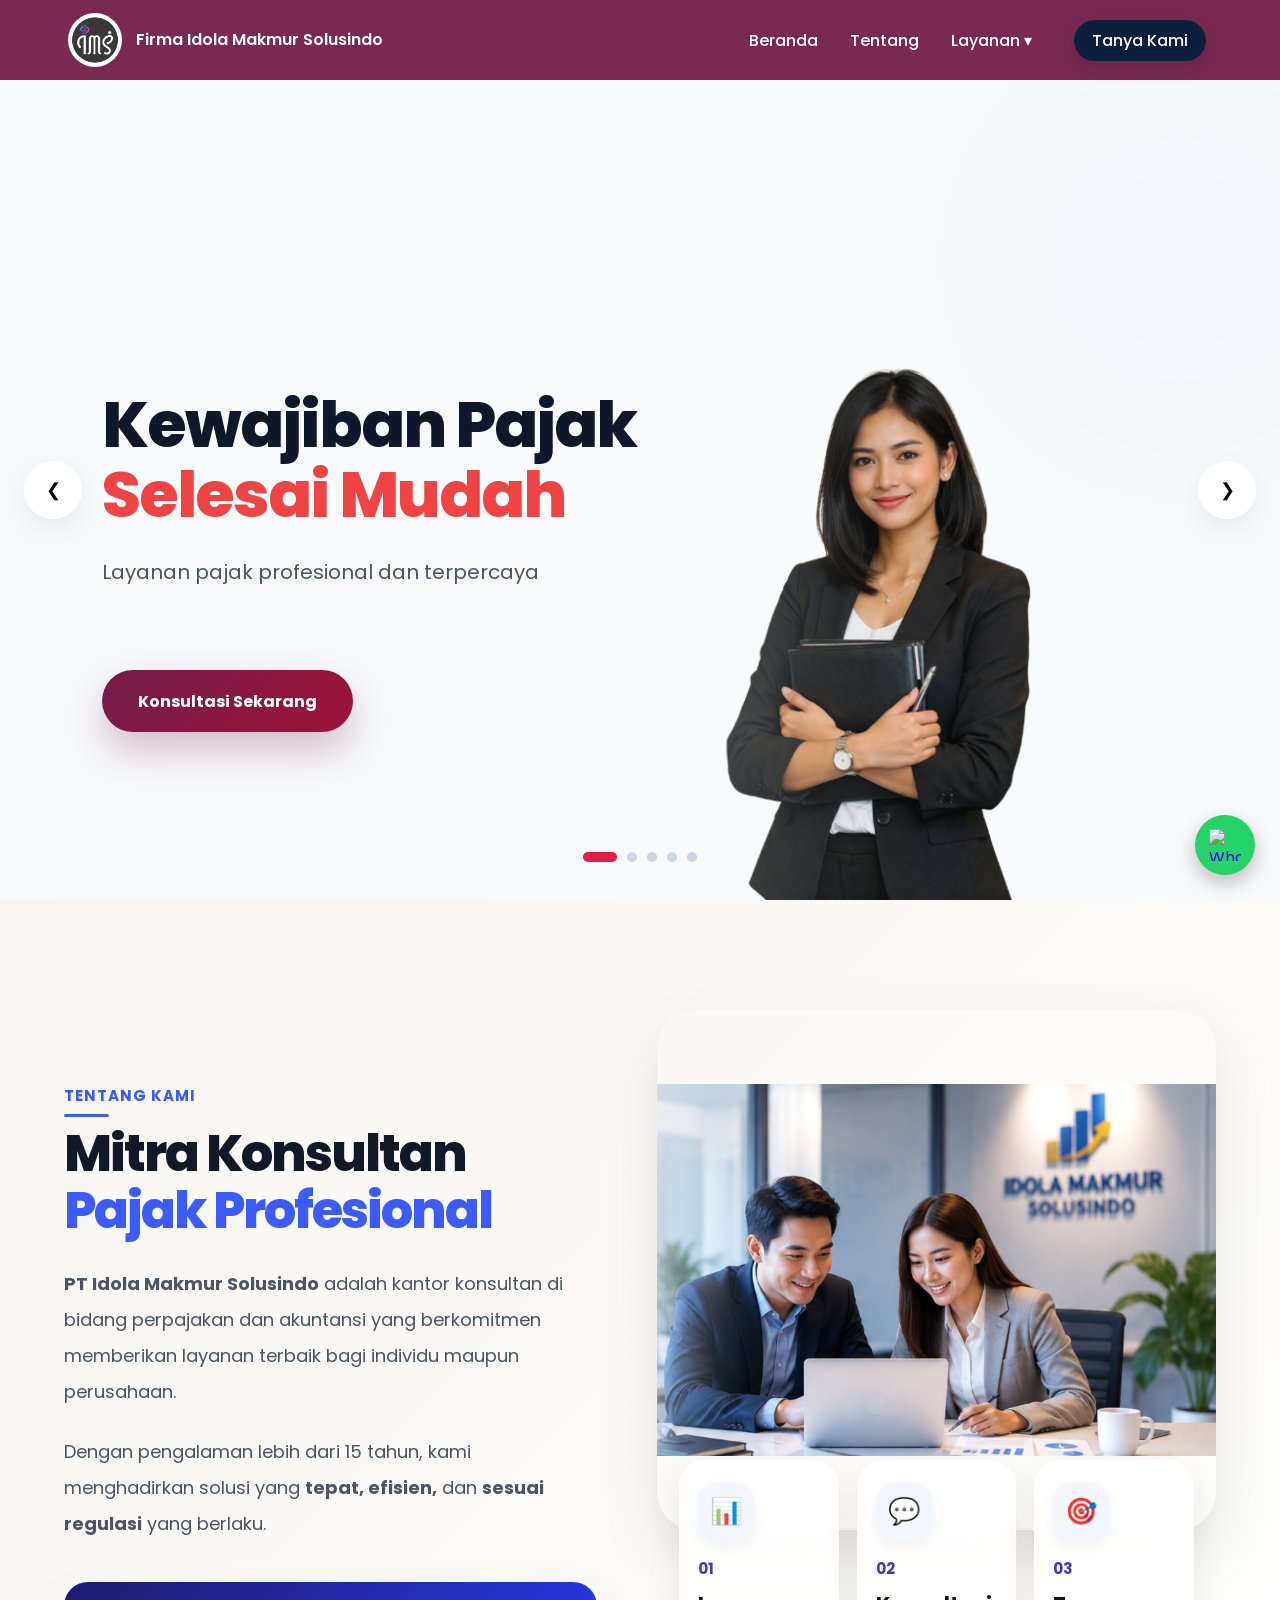
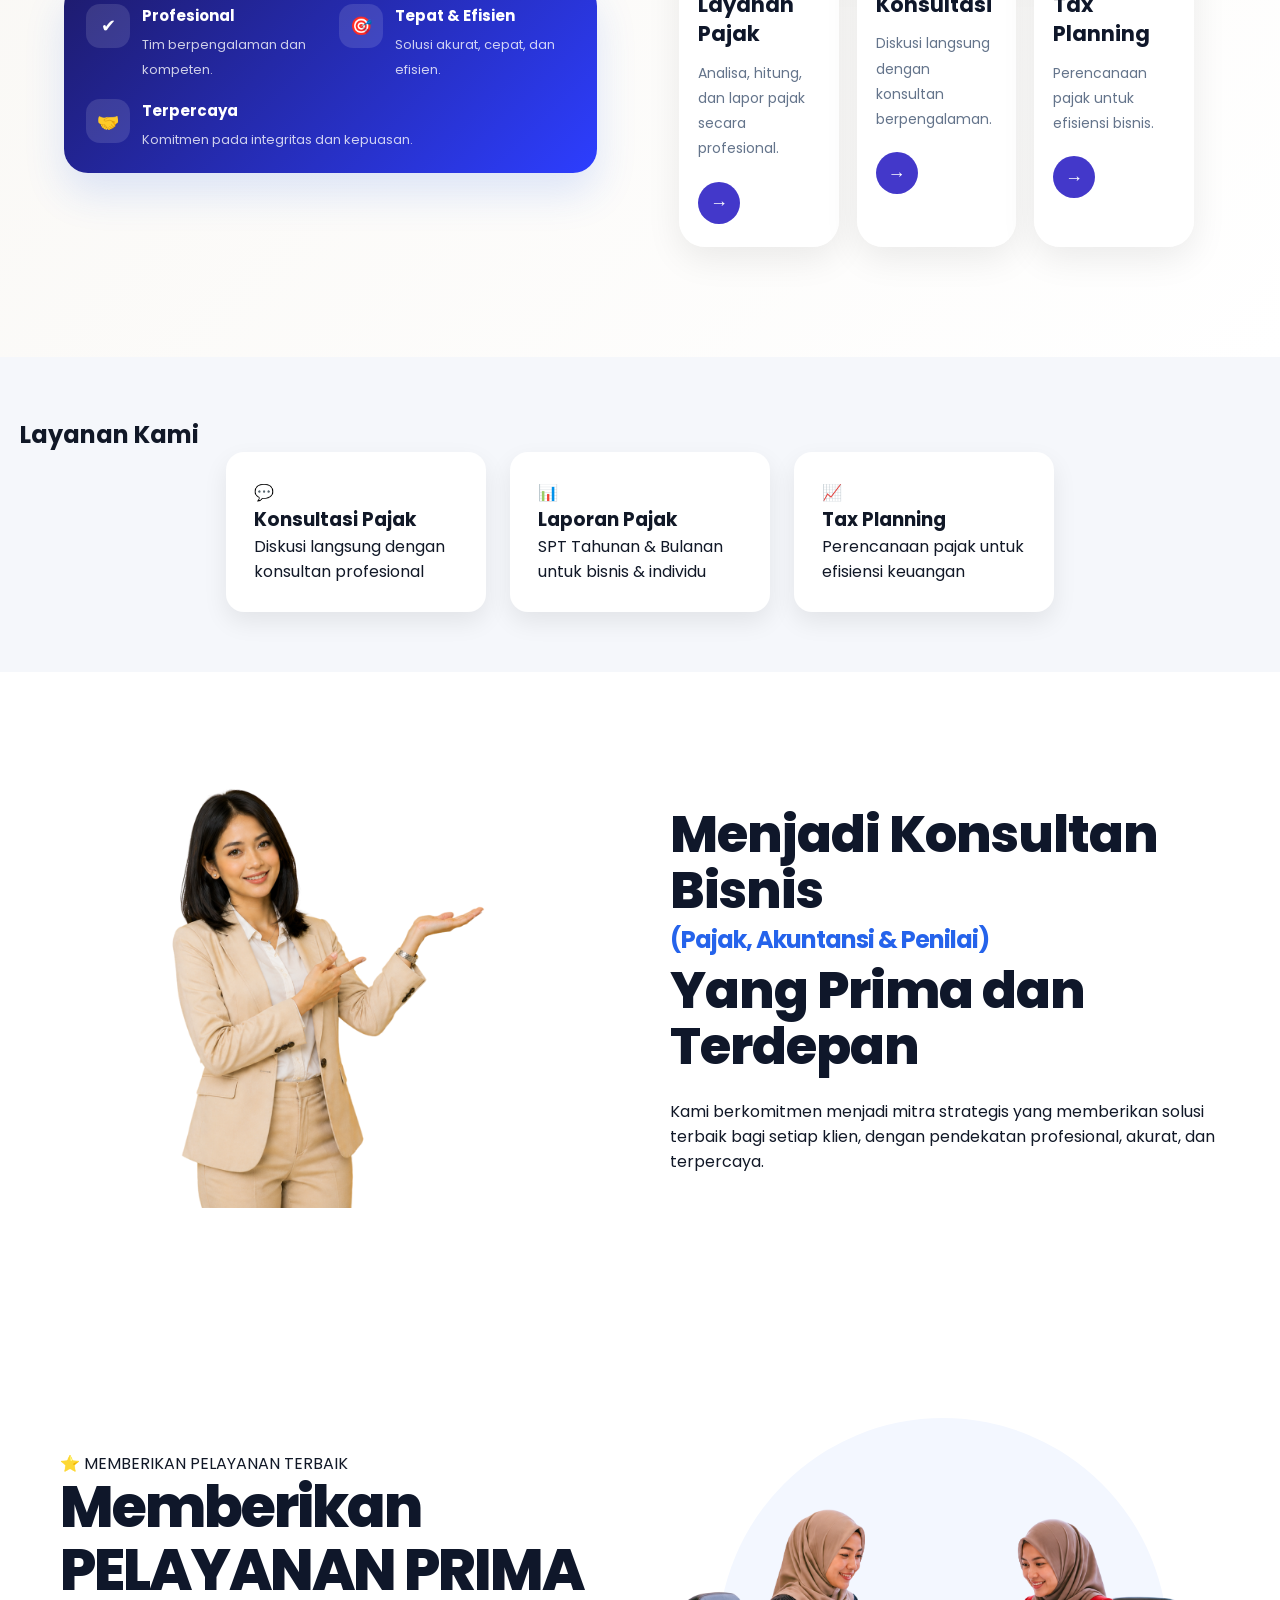
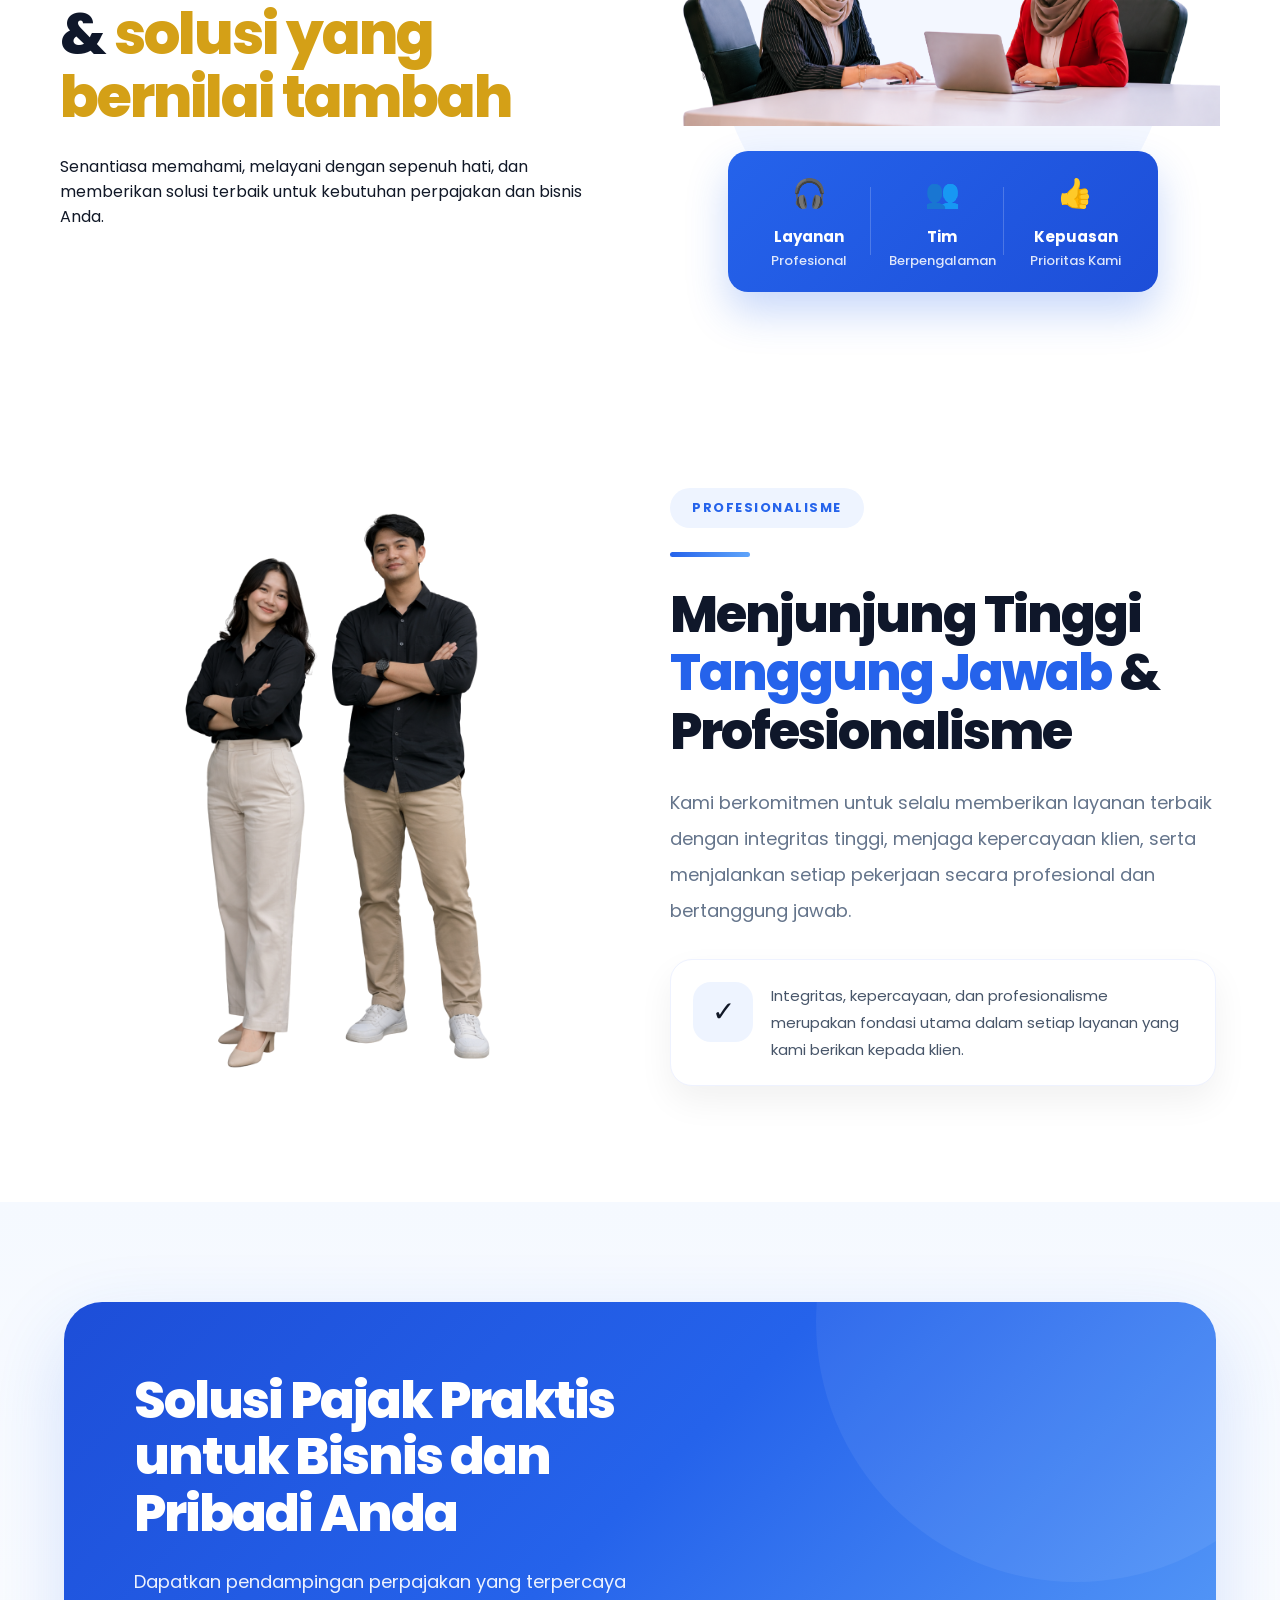
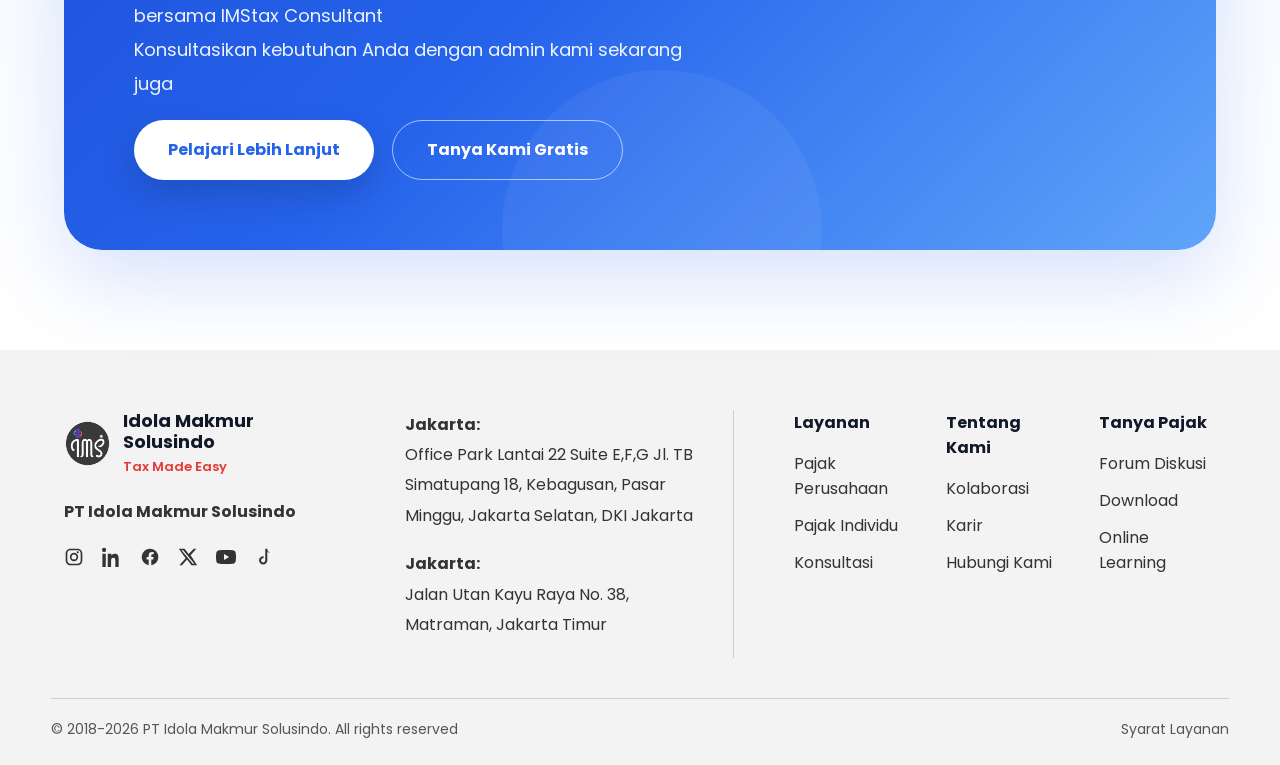
==== commit e473e070: "Update index.html" ====
--- a/index.html
+++ b/index.html
@@ -7,6 +7,11 @@
   <title>Firma Idola Makmur Solusindo</title>
 
   <meta name="description" content="Konsultan pajak profesional dan terpercaya dengan pengalaman lebih dari 15 tahun.">
+
+  <!-- Matikan "Force Dark Mode" bawaan Chrome Android — situs ini didesain
+       hanya untuk tampilan terang, jadi jangan biarkan browser membalik
+       warna latar/teksnya sendiri. -->
+  <meta name="color-scheme" content="light only">
 
   <link rel="stylesheet" href="style.css">
 
--- a/style.css
+++ b/style.css
@@ -190,7 +190,7 @@
   transform: translateY(0);
 }
 
-/* =========================================================
+/* ========================================================
 HERO SLIDER
 ========================================================= */
 .hero-slider {
@@ -215,11 +215,24 @@
   display: flex;
   align-items: center;
   padding: 0 8%;
-  background-repeat: no-repeat;
-  background-size: contain;
-  background-position: right bottom;
   background-color: #f8fafc;
 }
+
+/* Foto hero sekarang pakai <img> asli (bukan CSS background-image),
+   supaya ukuran & posisinya selalu bisa diprediksi di semua device. */
+.slide-bg {
+  position: absolute;
+  inset: 0;
+  width: 100%;
+  height: 100%;
+  object-fit: contain;
+  object-position: right bottom;
+  z-index: 0;
+  pointer-events: none;
+}
+
+.slide:nth-child(3) .slide-bg { object-position: right bottom; }
+.slide:nth-child(5) .slide-bg { object-position: right center; }
 
 .overlay {
   position: absolute;
@@ -345,9 +358,7 @@
 }
 
 .slide:nth-child(2) .caption { transform: translateY(-30px); }
-.slide:nth-child(3) { background-position: right bottom !important; }
-.slide:nth-child(5) { background-position: right center !important; }
-.slide:nth-child(5) .caption { left: 8%; max-width: 550px; }
+.slide:nth-child(5) .caption { max-width: 550px; }
 
 /* =========================================================
 HERO MODERN FINAL
@@ -1459,12 +1470,12 @@
 ========================================================= */
 /* LARGE DESKTOP */
 @media (min-width: 1400px) {
-  .slide { background-size: contain; background-color: #eef4ff; }
+  .slide { background-color: #eef4ff; }
 }
 
 @media (min-width: 992px) {
-  .slide:nth-child(4) { background-position: right 20px bottom !important; }
-  .slide:nth-child(5) { background-position: right center !important; }
+  .slide:nth-child(4) .slide-bg { object-position: right 20px bottom; }
+  .slide:nth-child(5) .slide-bg { object-position: right center; }
 }
 
 /* NAV OVERLAY (dim background behind the open mobile menu) */
@@ -1582,58 +1593,90 @@
   .service-intro h2 { font-size: 30px; }
 
   /* ============= HERO SLIDER (tablet & mobile, shared) =============
-     The hero photos are set as an inline background-image on .slide
-     itself (not an <img> tag). Instead of hiding them, show each photo
-     contained at the top of its own slide (like the existing
-     "hero-modern" section further down the page), with the caption
-     stacked underneath on a clean white background. */
-  .hero-slider { min-height: auto; }
+     Ditulis ulang total supaya TIDAK bergantung pada tinggi 100vh milik
+     versi desktop. .hero-slider sendiri dijadikan flex column yang
+     tingginya mengikuti isi (bukan absolute-positioned children di atas
+     section raksasa) — jadi caption, gambar, tombol, dan dots akan selalu
+     saling berdekatan secara wajar, apa pun yang terjadi pada gambar.
+     Semua nilai kritikal diberi !important supaya tidak bisa kalah oleh
+     rule lain / cache lama. */
+  .hero-slider {
+    display: flex !important;
+    flex-direction: column !important;
+    min-height: auto !important;
+    height: auto !important;
+    background: linear-gradient(180deg, #eef4ff 0%, #ffffff 55%) !important;
+  }
+
+  .slides {
+    min-height: auto !important;
+  }
 
   .slide {
-    min-height: auto;
-    background-repeat: no-repeat !important;
-    background-position: top center !important;
-    background-size: auto 300px !important;
-    background-color: #ffffff;
+    min-height: auto !important;
+    height: auto !important;
+    display: flex !important;
     flex-direction: column;
     justify-content: flex-start;
     align-items: center;
     text-align: center;
-    padding: 320px 6% 100px;
+    padding: 28px 7% 8px;
+    background: transparent !important;
+    overflow: visible;
   }
 
-  .slide::after { display: none; } /* decorative blur circle, not needed with this layout */
-  .overlay { display: none; } /* the left-to-right fade overlay was designed for full-bleed photos */
-
-  .caption { max-width: 560px; margin: 0 auto; }
+  .slide-bg {
+    position: static !important;
+    width: auto;
+    max-width: 78%;
+    height: 240px;
+    object-fit: contain;
+    object-position: center;
+    margin: 4px auto 22px !important;
+    z-index: auto;
+    border-radius: 20px;
+    filter: drop-shadow(0 18px 30px rgba(15, 23, 42, 0.12));
+  }
+
+  .slide::after { display: none !important; } /* lingkaran dekoratif, tak perlu di layout ini */
+  .overlay { display: none !important; } /* gradient fade ini didesain untuk foto full-bleed */
+
+  .caption { max-width: 520px; margin: 0 auto; }
   .caption p { max-width: 100%; margin: 0 auto; }
-  .caption p br { display: none; } /* let paragraphs reflow instead of using the desktop hard line-breaks */
+  .caption p br { display: none; } /* biar paragraf reflow alami, bukan line-break paksa versi desktop */
 
   .btn-cta {
-    margin-top: 28px;
+    margin-top: 24px;
   }
 
+  /* Tombol & dots dijadikan bagian alur normal (bukan absolute lagi),
+     jadi urutannya selalu: gambar+teks → tombol konsultasi → dots.
+     Panah kiri/kanan disembunyikan di mobile — geser otomatis + dots
+     sudah cukup dan tampilannya lebih bersih. */
   .floating-consult {
+    order: 2;
     position: static;
     display: inline-flex;
-    margin: 26px auto 0;
+    margin: 8px auto 18px;
     height: 54px;
     padding: 0 30px;
     font-size: 15px;
   }
 
-  .slider-btn { width: 46px; height: 46px; font-size: 16px; }
-  .prev { left: 12px; }
-  .next { right: 12px; }
-  .dots { bottom: 26px; }
+  .slider-btn { display: none; }
+
+  .dots {
+    order: 3;
+    position: static;
+    margin: 0 auto 26px;
+  }
 }
 
 /* MOBILE (MAX-WIDTH: 767PX) */
 @media (max-width: 767px) {
-  .slide {
-    background-size: auto 220px !important;
-    padding: 240px 6% 90px;
-  }
+  .slide { padding: 24px 6% 6px; }
+  .slide-bg { height: 210px !important; max-width: 85%; margin: 0 auto 18px !important; }
+
   .caption h1 { font-size: 28px; }
   .caption p { font-size: 16px; line-height: 1.7; }
 
@@ -1701,14 +1744,14 @@
 
 /* SMALL MOBILE (MAX-WIDTH: 480PX) */
 @media (max-width: 480px) {
-  .slide {
-    background-size: auto 180px !important;
-    padding: 200px 6% 80px;
-  }
+  .slide { padding: 20px 6% 4px; }
+  .slide-bg { height: 170px !important; max-width: 88%; margin: 0 auto 14px !important; }
+
   .logo-text { font-size: 13px; }
   .logo img { width: 44px; height: 44px; }
   .caption h1 { font-size: 24px; }
   .caption p { font-size: 15px; }
+  .circle-bg { width: 220px; height: 220px; }
   .prima-heading h2,
   .about-left h2,
   .tentang-text h2,
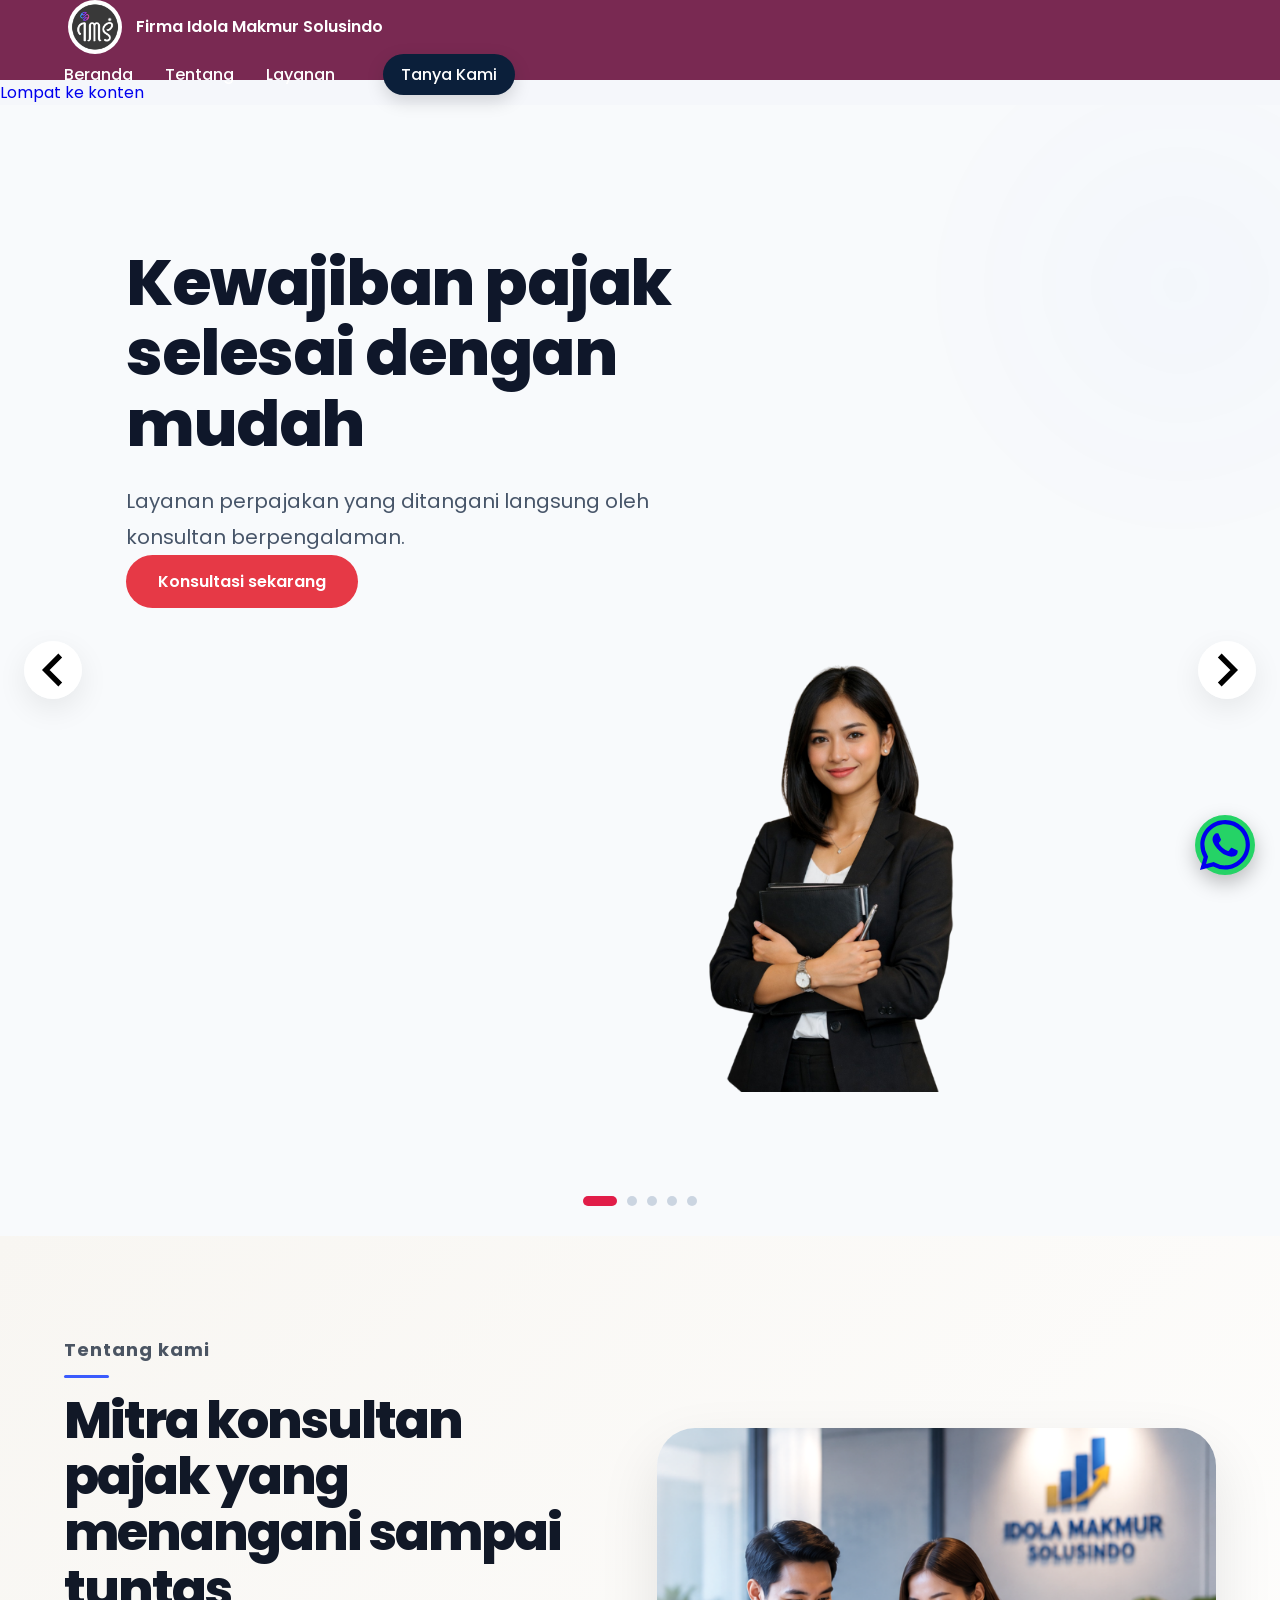
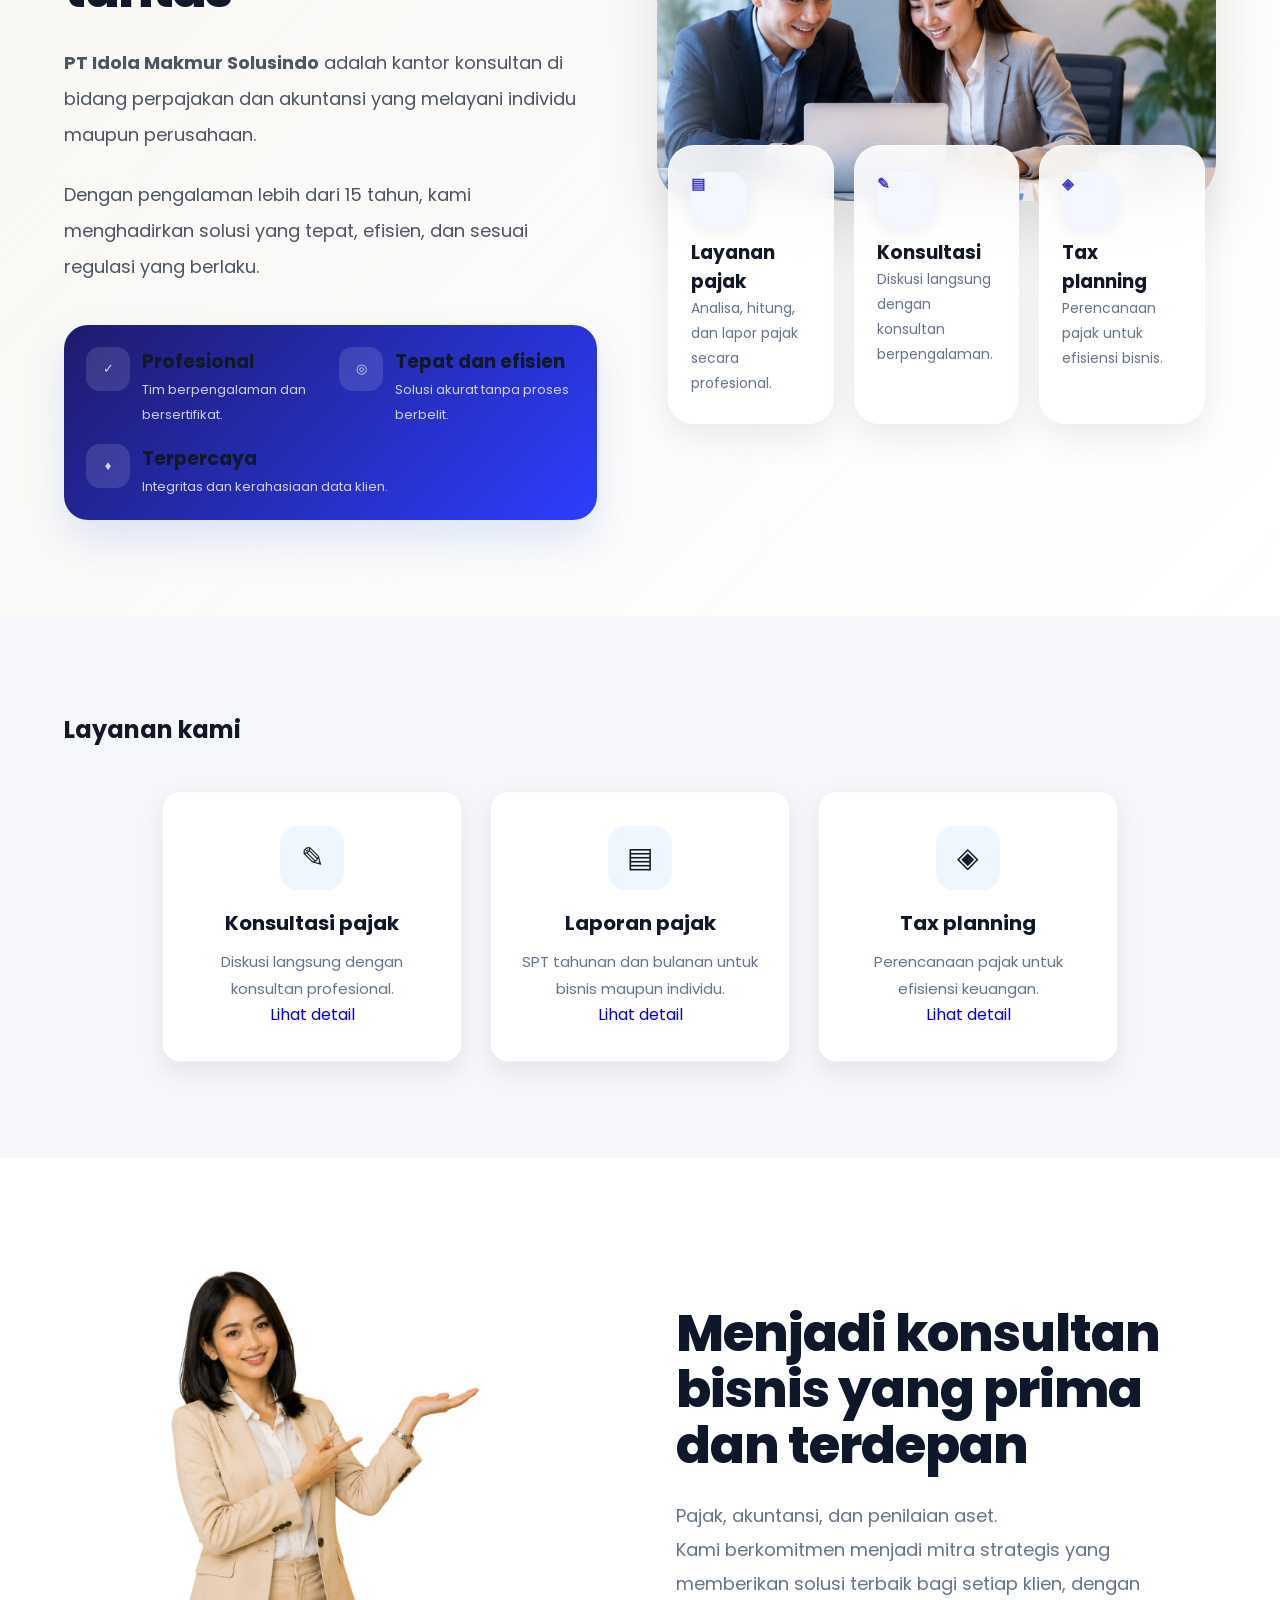
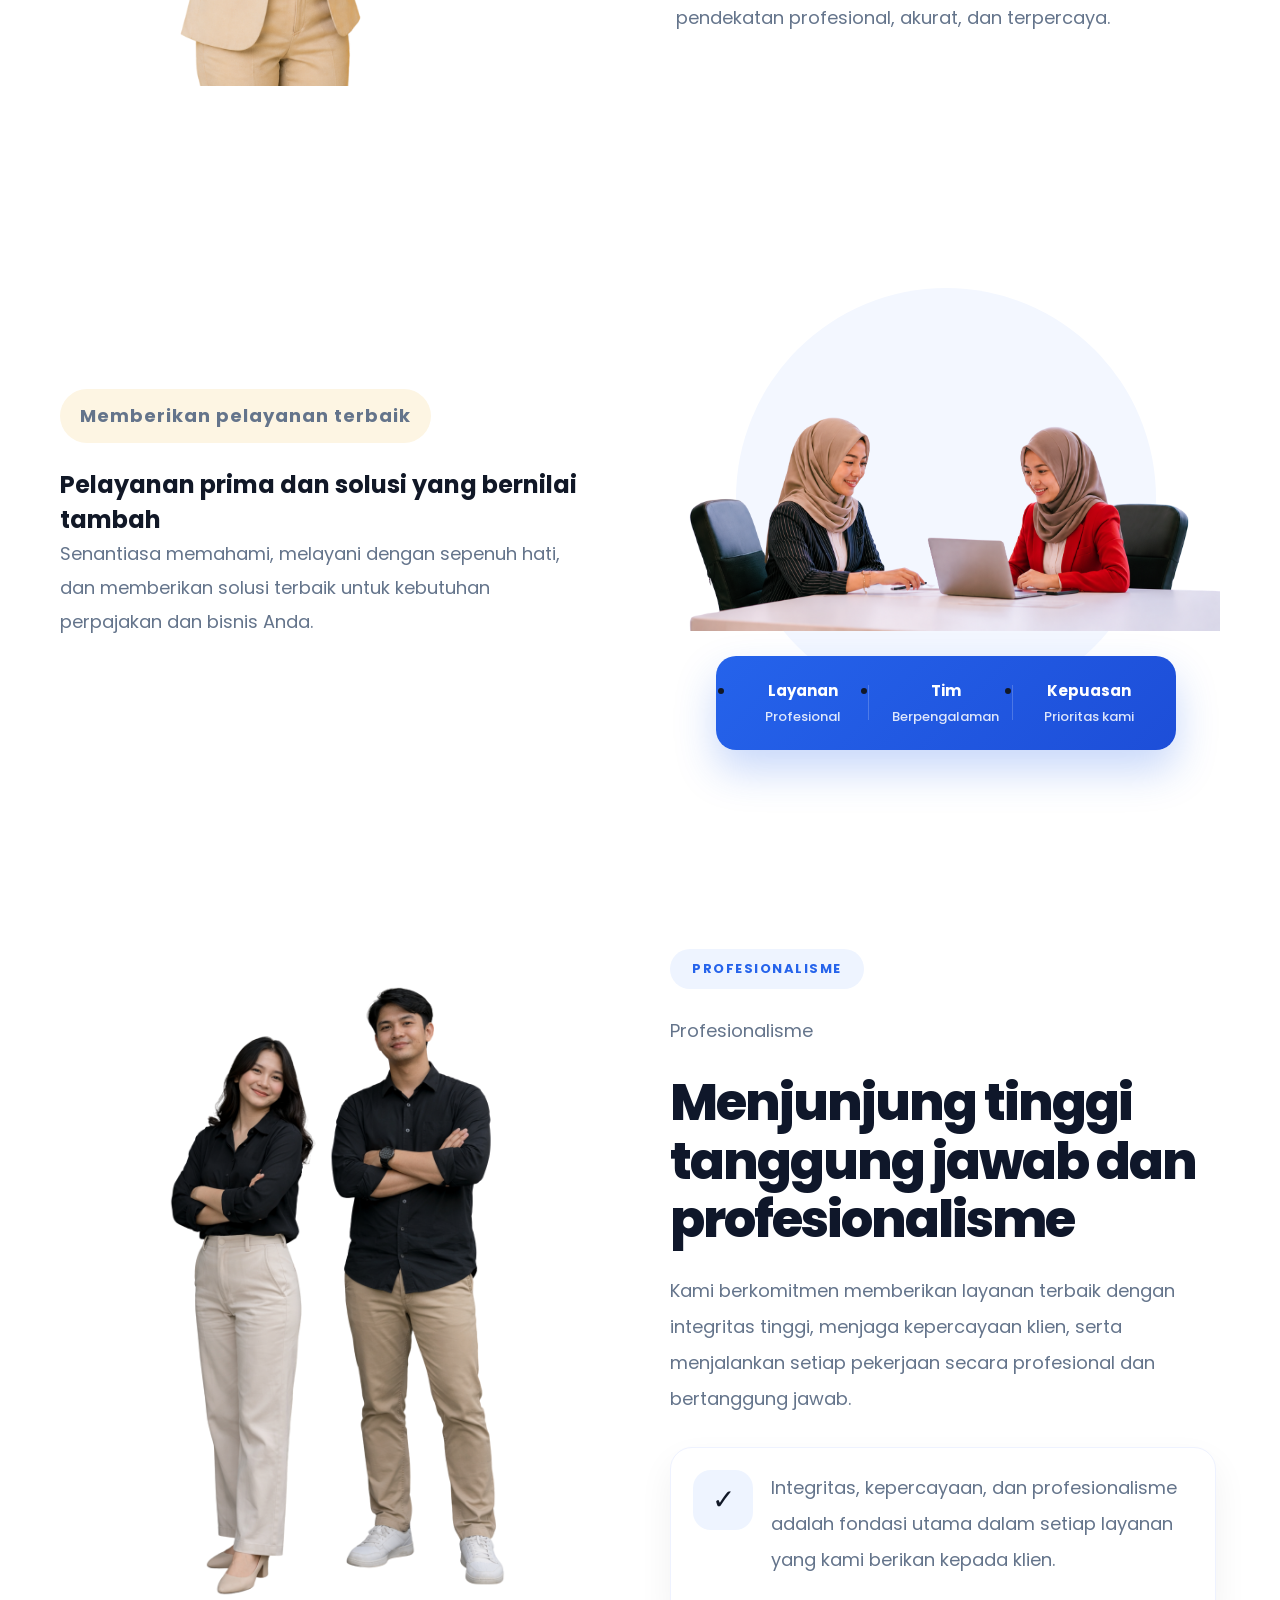
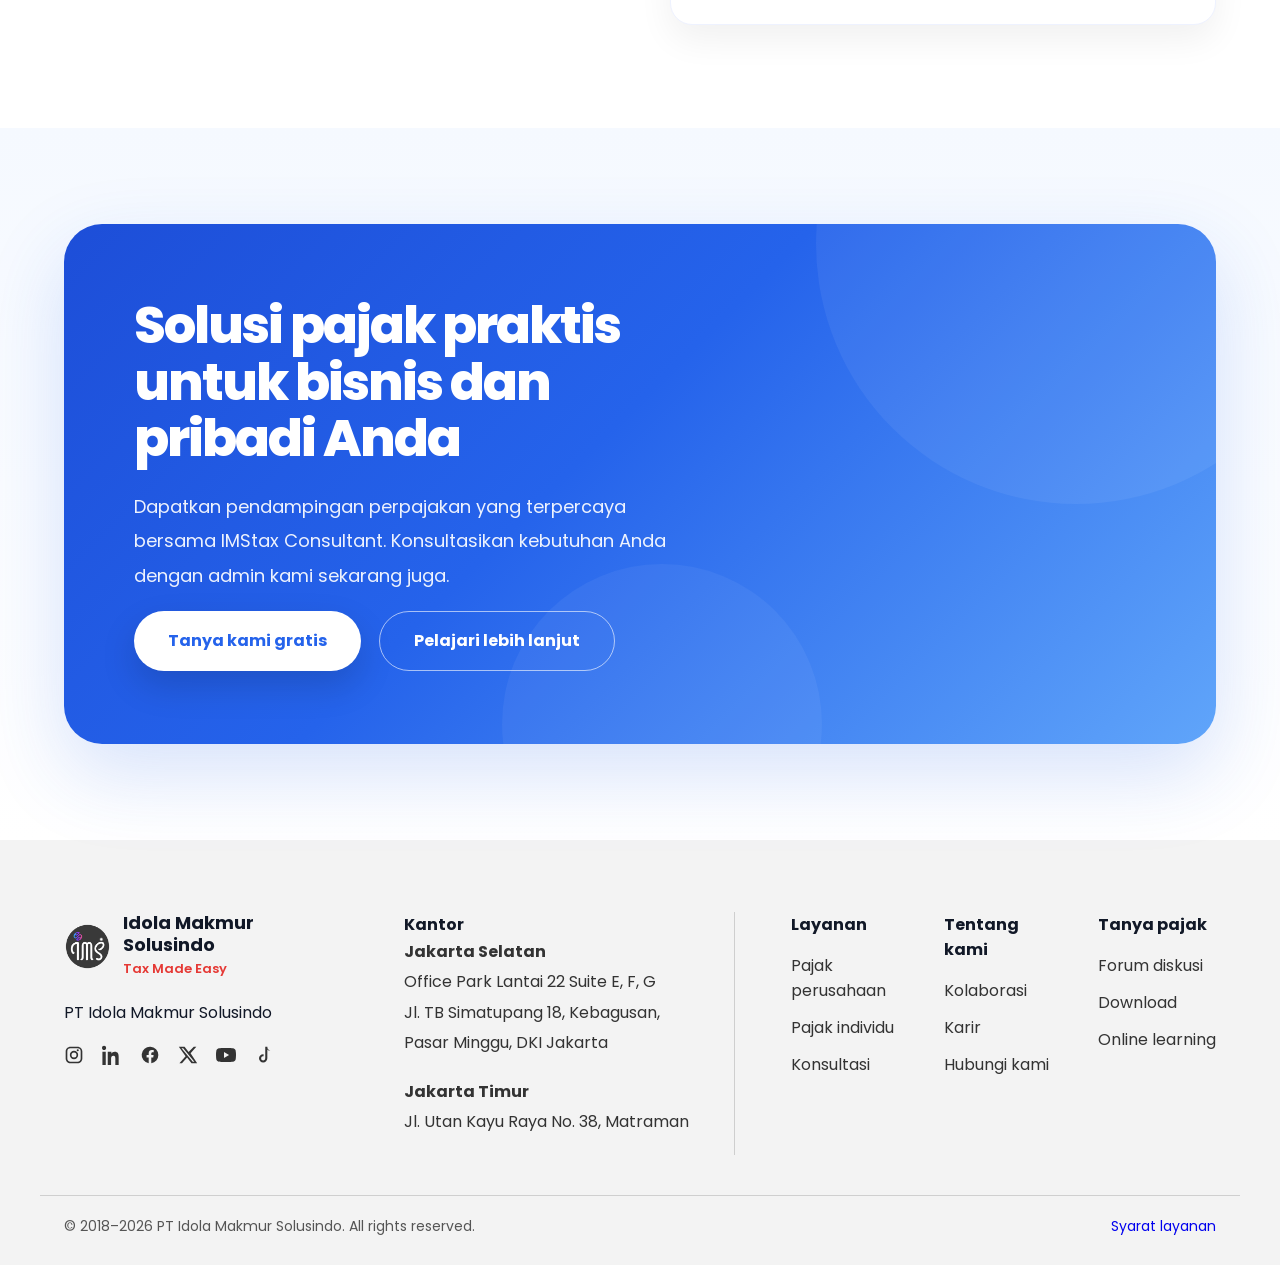
==== commit 23b55423: "Update index.html" ====
--- a/index.html
+++ b/index.html
@@ -1,630 +1,435 @@
 <!DOCTYPE html>
 <html lang="id">
 <head>
-  <meta charset="UTF-8">
-  <meta name="viewport" content="width=device-width, initial-scale=1.0">
-
-  <title>Firma Idola Makmur Solusindo</title>
-
-  <meta name="description" content="Konsultan pajak profesional dan terpercaya dengan pengalaman lebih dari 15 tahun.">
-
-  <!-- Matikan "Force Dark Mode" bawaan Chrome Android — situs ini didesain
-       hanya untuk tampilan terang, jadi jangan biarkan browser membalik
-       warna latar/teksnya sendiri. -->
-  <meta name="color-scheme" content="light only">
-
-  <link rel="stylesheet" href="style.css">
-
-  <link href="https://fonts.googleapis.com/css2?family=Poppins:wght@300;400;600;700;800&display=swap" rel="stylesheet">
+<meta charset="UTF-8">
+<meta name="viewport" content="width=device-width, initial-scale=1.0">
+
+<title>Firma Idola Makmur Solusindo — Konsultan Pajak & Akuntansi</title>
+<meta name="description" content="Konsultan pajak dan akuntansi dengan pengalaman lebih dari 15 tahun. Konsultasi, pelaporan SPT, sengketa pajak, dan tax planning untuk bisnis maupun pribadi.">
+<meta name="color-scheme" content="light only">
+<meta name="theme-color" content="#721e49">
+
+<link rel="preconnect" href="https://fonts.googleapis.com">
+<link rel="preconnect" href="https://fonts.gstatic.com" crossorigin>
+<link href="https://fonts.googleapis.com/css2?family=Poppins:wght@400;500;600;700;800&display=swap" rel="stylesheet">
+
+<link rel="stylesheet" href="style.css">
 </head>
-  
+
 <body>
 
-<a href="https://wa.me/6282129811869"
-   target="_blank"
-   class="wa-float">
-
-  <img src="https://cdn-icons-png.flaticon.com/512/733/733585.png"
-       alt="WhatsApp">
+<a href="#main" class="skip-link">Lompat ke konten</a>
+
+<a href="https://wa.me/6282129811869" target="_blank" rel="noopener" class="wa-float" aria-label="Chat WhatsApp">
+  <svg viewBox="0 0 24 24" fill="currentColor" aria-hidden="true">
+    <path d="M12.04 2C6.58 2 2.13 6.45 2.13 11.91c0 1.75.46 3.45 1.32 4.95L2 22l5.25-1.38a9.9 9.9 0 0 0 4.79 1.22h.01c5.46 0 9.91-4.45 9.91-9.91 0-2.65-1.03-5.14-2.9-7.01A9.82 9.82 0 0 0 12.04 2zm0 18.15h-.01a8.2 8.2 0 0 1-4.19-1.15l-.3-.18-3.12.82.83-3.04-.2-.31a8.18 8.18 0 0 1-1.26-4.38c0-4.54 3.7-8.24 8.25-8.24 2.2 0 4.27.86 5.83 2.42a8.19 8.19 0 0 1 2.41 5.83c0 4.54-3.7 8.23-8.24 8.23zm4.52-6.17c-.25-.12-1.47-.72-1.69-.81-.23-.08-.39-.12-.56.13-.16.24-.64.8-.78.97-.14.16-.29.18-.54.06-.25-.12-1.05-.39-1.99-1.23-.74-.66-1.23-1.47-1.38-1.72-.14-.25-.01-.38.11-.5.11-.11.25-.29.37-.43.13-.15.17-.25.25-.41.08-.17.04-.31-.02-.43-.06-.12-.56-1.34-.76-1.84-.2-.48-.41-.42-.56-.43h-.48c-.17 0-.43.06-.66.31-.23.25-.86.85-.86 2.07 0 1.22.89 2.4 1.01 2.56.12.17 1.75 2.67 4.23 3.74.59.26 1.05.41 1.41.52.59.19 1.13.16 1.56.1.48-.07 1.47-.6 1.67-1.18.21-.58.21-1.08.15-1.18-.06-.11-.23-.17-.48-.29z"/>
+  </svg>
 </a>
-  
-<header>
-  <div class="container nav">
-    
-    <div class="logo">
-      <img src="assets/logofirma.png" alt="Logo IMS">
-     <span class="logo-text">Firma Idola Makmur Solusindo</span>
-    </div>
-
-   <button id="menu-toggle" class="menu-toggle">☰</button>
-
-    <nav id="menu">
-
-  <a href="#">Beranda</a>
-
-  <a href="tentang.html">Tentang</a>
-
-<div class="dropdown">
-
-  <button class="dropdown-toggle" type="button">
-    Layanan ▾
+
+<header class="site-header">
+  <div class="container nav-bar">
+
+    <a class="logo" href="index.html">
+      <img src="assets/logofirma.png" alt="">
+      <span class="logo-text">Firma Idola Makmur Solusindo</span>
+    </a>
+
+    <button id="menu-toggle" class="menu-toggle" aria-label="Buka menu" aria-expanded="false" aria-controls="menu">
+      <span class="menu-toggle-bar"></span>
+    </button>
+
+    <nav id="menu" aria-label="Menu utama">
+      <a href="index.html" class="is-current">Beranda</a>
+      <a href="tentang.html">Tentang</a>
+
+      <div class="dropdown">
+        <button class="dropdown-toggle" type="button" aria-expanded="false">
+          Layanan
+          <svg class="caret" viewBox="0 0 24 24" fill="none" stroke="currentColor" stroke-width="2.5" aria-hidden="true"><path d="M6 9l6 6 6-6"/></svg>
+        </button>
+
+        <div class="dropdown-menu">
+          <a href="konsultasi.html">Konsultasi Pajak</a>
+          <a href="sengketa.html">Sengketa Pajak</a>
+          <a href="akuntansi.html">Akuntansi &amp; Audit</a>
+          <a href="transfer.html">Transfer Pricing</a>
+          <a href="pelatihan.html">Pelatihan Pajak</a>
+        </div>
+      </div>
+
+      <a href="tanyakami.html" class="nav-cta">Tanya Kami</a>
+    </nav>
+
+  </div>
+</header>
+
+<div class="nav-overlay" hidden></div>
+
+<main id="main">
+
+<!-- ================= HERO SLIDER ================= -->
+<section class="hero-slider" aria-roledescription="carousel" aria-label="Sorotan layanan">
+
+  <div class="slides-viewport">
+    <div class="slides">
+
+      <article class="slide">
+        <div class="slide-inner container">
+          <div class="caption">
+            <h1>Kewajiban pajak selesai dengan mudah</h1>
+            <p>Layanan perpajakan yang ditangani langsung oleh konsultan berpengalaman.</p>
+            <a href="tanyakami.html#form-pertanyaan" class="btn btn-primary">Konsultasi sekarang</a>
+          </div>
+          <div class="slide-media">
+            <img src="assets/slide1.png" alt="" loading="eager" fetchpriority="high">
+          </div>
+        </div>
+      </article>
+
+      <article class="slide">
+        <div class="slide-inner container">
+          <div class="caption">
+            <h1>Check up dan pendampingan pajak</h1>
+            <p>Pastikan tidak ada kewajiban pajak masa lalu yang menghambat bisnis Anda di masa depan.</p>
+            <a href="tanyakami.html#form-pertanyaan" class="btn btn-primary">Konsultasi sekarang</a>
+          </div>
+          <div class="slide-media">
+            <img src="assets/slide2.png" alt="" loading="lazy">
+          </div>
+        </div>
+      </article>
+
+      <article class="slide">
+        <div class="slide-inner container">
+          <div class="caption">
+            <h1>Laporan pajak cepat dan akurat</h1>
+            <p>Proses yang sederhana, hasil yang tepat, dan tenggat yang selalu terjaga.</p>
+            <a href="tanyakami.html#form-pertanyaan" class="btn btn-primary">Konsultasi sekarang</a>
+          </div>
+          <div class="slide-media">
+            <img src="assets/slide3.png" alt="" loading="lazy">
+          </div>
+        </div>
+      </article>
+
+      <article class="slide">
+        <div class="slide-inner container">
+          <div class="caption">
+            <h1>Tim profesional berpengalaman</h1>
+            <p>Lebih dari 15 tahun menangani perpajakan dan akuntansi untuk perusahaan dan perorangan.</p>
+            <a href="tanyakami.html#form-pertanyaan" class="btn btn-primary">Konsultasi sekarang</a>
+          </div>
+          <div class="slide-media">
+            <img src="assets/slide4.png" alt="" loading="lazy">
+          </div>
+        </div>
+      </article>
+
+      <article class="slide">
+        <div class="slide-inner container">
+          <div class="caption">
+            <h1>Mulai dari konsultasi gratis</h1>
+            <p>Ceritakan kebutuhan Anda, kami bantu petakan langkah yang paling masuk akal.</p>
+            <a href="tanyakami.html#form-pertanyaan" class="btn btn-primary">Konsultasi sekarang</a>
+          </div>
+          <div class="slide-media">
+            <img src="assets/slide5.png" alt="" loading="lazy">
+          </div>
+        </div>
+      </article>
+
+    </div>
+  </div>
+
+  <button class="slider-btn prev" type="button" aria-label="Slide sebelumnya">
+    <svg viewBox="0 0 24 24" fill="none" stroke="currentColor" stroke-width="2.2" aria-hidden="true"><path d="M15 6l-6 6 6 6"/></svg>
   </button>
-
-  <div class="dropdown-menu">
-    <a href="konsultasi.html">Konsultasi Pajak</a>
-    <a href="sengketa.html">Sengketa Pajak</a>
-    <a href="akuntansi.html">Akuntansi & Audit</a>
-    <a href="transfer.html">Transfer Pricing</a>
-    <a href="pelatihan.html">Pelatihan Pajak</a>
-  </div>
-
-</div>
-
-  <a href="tanyakami.html" class="nav-cta">Tanya Kami</a>
-
-</nav>
-
-  </div>
-</header>
-
-<div class="nav-overlay"></div>
-
-<section class="hero-slider">
-
-  <div class="slides">
-
-    <div class="slide slide-right active">
-      <img class="slide-bg" src="assets/slide1.png" alt="">
-      <div class="overlay overlay-light"></div>
-
-      <div class="caption right">
-        <h1>
-          Kewajiban Pajak <br>
-          <span class="red">Selesai Mudah</span>
-        </h1>
-
-        <p>Layanan pajak profesional dan terpercaya</p>
-
-      </div>
-    </div>
-
-    <div class="slide slide-right">
-      <img class="slide-bg" src="assets/slide2.png" alt="">
-      <div class="overlay overlay-light"></div>
-
-      <div class="caption right">
-        <h1>
-          Check Up <br>
-          <span class="red">Pendampingan</span><br>
-          Pajak <span class="red">Terpercaya</span>
-        </h1>
-
-        <p>
-          Pastikan tidak ada kewajiban pajak masa lalu <br>
-          yang akan menghambat bisnis Anda di masa depan.
-        </p>
-
-      </div>
-    </div>
-
-    <div class="slide slide-right">
-      <img class="slide-bg" src="assets/slide3.png" alt="">
-      <div class="overlay overlay-light"></div>
-
-      <div class="caption right">
-        <h1>
-          Laporan Pajak <br>
-          <span class="red">Cepat & Akurat</span>
-        </h1>
-
-        <p>
-          Proses mudah dengan hasil yang tepat dan terpercaya
-        </p>
-        
-      </div>
-    </div>
-
-    <div class="slide slide-right">
-      <img class="slide-bg" src="assets/slide4.png" alt="">
-      <div class="overlay overlay-light"></div>
-
-      <div class="caption right">
-        <h1>
-          Tim <span class="red">Profesional</span><br>
-          Berpengalaman
-        </h1>
-
-        <p>
-          Lebih dari 15<br> 
-          tahun menangani perpajakan dan akuntansi
-        </p>
-        
-      </div>
-    </div>
-
-    <div class="slide slide-right">
-      <img class="slide-bg" src="assets/slide5.png" alt="">
-      <div class="overlay overlay-light"></div>
-
-      <div class="caption right">
-        <h1>
-          Konsultasi <span class="red">Gratis</span>
-        </h1>
-
-        <p>
-          Mulai sekarang dan dapatkan solusi terbaik untuk bisnis Anda
-        </p>
-        
-      </div>
-    </div>
-
-  </div>
-
-<a href="tanyakami.html#form-pertanyaan" class="floating-consult">
-  Konsultasi Sekarang
-</a>
-
-  <button class="slider-btn prev" aria-label="Sebelumnya">&#10094;</button>
-  <button class="slider-btn next" aria-label="Berikutnya">&#10095;</button>
-
-  <div class="dots"></div>
-
-</section>
-
+  <button class="slider-btn next" type="button" aria-label="Slide berikutnya">
+    <svg viewBox="0 0 24 24" fill="none" stroke="currentColor" stroke-width="2.2" aria-hidden="true"><path d="M9 6l6 6-6 6"/></svg>
+  </button>
+
+  <div class="dots" role="tablist" aria-label="Pilih slide"></div>
+
+</section>
+
+<!-- ================= TENTANG ================= -->
 <section id="tentang" class="about-modern">
-
   <div class="container about-grid">
 
-    <!-- LEFT -->
-    <div class="about-left reveal-left">  
-
-      <span class="about-badge">
-        TENTANG KAMI
-      </span>
-
-      <h2>
-        Mitra Konsultan
-        <span>Pajak Profesional</span>
-      </h2>
-
-      <p>
-        <strong>PT Idola Makmur Solusindo</strong>
-        adalah kantor konsultan di bidang perpajakan dan
-        akuntansi yang berkomitmen memberikan layanan
-        terbaik bagi individu maupun perusahaan.
-      </p>
-
-      <p>
-        Dengan pengalaman lebih dari 15 tahun, kami
-        menghadirkan solusi yang
-        <strong>tepat, efisien,</strong> dan
-        <strong>sesuai regulasi</strong> yang berlaku.
-      </p>
-
-      <!-- MINI INFO -->
-      <div class="about-mini-box">
-
-        <div class="mini-item">
-          <div class="mini-icon">✔</div>
-
+    <div class="about-left reveal">
+      <p class="about-badge">Tentang kami</p>
+
+      <h2>Mitra konsultan pajak yang menangani sampai tuntas</h2>
+
+      <p><strong>PT Idola Makmur Solusindo</strong> adalah kantor konsultan di bidang perpajakan dan akuntansi yang melayani individu maupun perusahaan.</p>
+
+      <p>Dengan pengalaman lebih dari 15 tahun, kami menghadirkan solusi yang tepat, efisien, dan sesuai regulasi yang berlaku.</p>
+
+      <ul class="about-mini-box">
+        <li class="mini-item">
+          <span class="mini-icon" aria-hidden="true">✓</span>
           <div>
-            <h5>Profesional</h5>
-            <span>Tim berpengalaman dan kompeten.</span>
-          </div>
-        </div>
-
-        <div class="mini-item">
-          <div class="mini-icon">🎯</div>
-
+            <h3>Profesional</h3>
+            <span>Tim berpengalaman dan bersertifikat.</span>
+          </div>
+        </li>
+        <li class="mini-item">
+          <span class="mini-icon" aria-hidden="true">◎</span>
           <div>
-            <h5>Tepat & Efisien</h5>
-            <span>Solusi akurat, cepat, dan efisien.</span>
-          </div>
-        </div>
-
-        <div class="mini-item">
-          <div class="mini-icon">🤝</div>
-
+            <h3>Tepat dan efisien</h3>
+            <span>Solusi akurat tanpa proses berbelit.</span>
+          </div>
+        </li>
+        <li class="mini-item">
+          <span class="mini-icon" aria-hidden="true">♦</span>
           <div>
-            <h5>Terpercaya</h5>
-            <span>Komitmen pada integritas dan kepuasan.</span>
-          </div>
-        </div>
-
-      </div>
-
-    </div>
-
-    <!-- RIGHT -->
-    <div class="about-right reveal-right">
-
-      <!-- IMAGE -->
-     <div class="about-image">
-  <div class="photo-placeholder">
-    <span>
-    <img src="assets/pic4.png" alt="Tim Konsultan">
-      </span>
-  </div>
-</div>
-      
-      <!-- CARDS -->
+            <h3>Terpercaya</h3>
+            <span>Integritas dan kerahasiaan data klien.</span>
+          </div>
+        </li>
+      </ul>
+    </div>
+
+    <div class="about-right reveal">
+      <figure class="about-image">
+        <img src="assets/pic4.png" alt="Tim konsultan Idola Makmur Solusindo">
+      </figure>
+
       <div class="about-cards">
-
-        <div class="about-card reveal-zoom">
-
-          <div class="card-icon">📊</div>
-
-          <span>01</span>
-
-          <h4>Layanan Pajak</h4>
-
-          <p>
-            Analisa, hitung, dan
-            lapor pajak secara profesional.
-          </p>
-
-          <div class="arrow">→</div>
-
-        </div>
-
-        <div class="about-card">
-          <div class="card-icon">💬</div>
-          <span>02</span>
-          <h4>Konsultasi</h4>
-
-          <p>
-            Diskusi langsung dengan
-            konsultan berpengalaman.
-          </p>
-
-          <div class="arrow">→</div>
-
-        </div>
-
-        <div class="about-card">
-          <div class="card-icon">🎯</div>
-          <span>03</span>
-          <h4>Tax Planning</h4>
-
-          <p>
-            Perencanaan pajak
-            untuk efisiensi bisnis.
-          </p>
-
-          <div class="arrow">→</div>
-
-        </div>
-
-      </div>
-
-    </div>
-
-  </div>
-
-</section>
- 
+        <article class="about-card">
+          <span class="card-icon" aria-hidden="true">▤</span>
+          <h3>Layanan pajak</h3>
+          <p>Analisa, hitung, dan lapor pajak secara profesional.</p>
+        </article>
+
+        <article class="about-card">
+          <span class="card-icon" aria-hidden="true">✎</span>
+          <h3>Konsultasi</h3>
+          <p>Diskusi langsung dengan konsultan berpengalaman.</p>
+        </article>
+
+        <article class="about-card">
+          <span class="card-icon" aria-hidden="true">◈</span>
+          <h3>Tax planning</h3>
+          <p>Perencanaan pajak untuk efisiensi bisnis.</p>
+        </article>
+      </div>
+    </div>
+
+  </div>
+</section>
+
+<!-- ================= LAYANAN ================= -->
 <section id="layanan" class="section">
-  <h2>Layanan Kami</h2>
-
-  <div class="grid layanan-grid">
-
-  <div class="card layanan-card reveal-zoom">
-    <div class="icon">💬</div>
-    <h3>Konsultasi Pajak</h3>
-    <p>Diskusi langsung dengan konsultan profesional</p>
-  </div>
-
-  <div class="card layanan-card">
-    <div class="icon">📊</div>
-    <h3>Laporan Pajak</h3>
-    <p>SPT Tahunan & Bulanan untuk bisnis & individu</p>
-  </div>
-
-  <div class="card layanan-card">
-    <div class="icon">📈</div>
-    <h3>Tax Planning</h3>
-    <p>Perencanaan pajak untuk efisiensi keuangan</p>
-  </div>
-
-</div>
-</section>
-
+  <div class="container">
+    <h2 class="section-heading">Layanan kami</h2>
+
+    <div class="layanan-grid">
+      <article class="layanan-card reveal">
+        <span class="icon" aria-hidden="true">✎</span>
+        <h3>Konsultasi pajak</h3>
+        <p>Diskusi langsung dengan konsultan profesional.</p>
+        <a href="konsultasi.html" class="link-more">Lihat detail</a>
+      </article>
+
+      <article class="layanan-card reveal">
+        <span class="icon" aria-hidden="true">▤</span>
+        <h3>Laporan pajak</h3>
+        <p>SPT tahunan dan bulanan untuk bisnis maupun individu.</p>
+        <a href="konsultasi.html" class="link-more">Lihat detail</a>
+      </article>
+
+      <article class="layanan-card reveal">
+        <span class="icon" aria-hidden="true">◈</span>
+        <h3>Tax planning</h3>
+        <p>Perencanaan pajak untuk efisiensi keuangan.</p>
+        <a href="konsultasi.html" class="link-more">Lihat detail</a>
+      </article>
+    </div>
+  </div>
+</section>
+
+<!-- ================= VISI ================= -->
 <section class="vision-section">
   <div class="container vision-flex">
 
-    <!-- GAMBAR KIRI -->
-    <div class="vision-image reveal-left">
-      <img src="assets/slide6.png" alt="Slide Visi Konsultan">
-    </div>
-
-    <!-- TEKS KANAN -->
-   <div class="vision-text reveal-right">
-
-<h2>
-    Menjadi Konsultan Bisnis<br>
-    <span class="blue">(Pajak, Akuntansi & Penilai)</span>
-    Yang Prima dan Terdepan
-</h2>
-      
-      <p>
-        Kami berkomitmen menjadi mitra strategis yang memberikan solusi terbaik
-        bagi setiap klien, dengan pendekatan profesional, akurat, dan terpercaya.
-      </p>
-
-    </div>
-
-  </div>
-</section>
-
+    <figure class="vision-image reveal">
+      <img src="assets/slide6.png" alt="Konsultan sedang mendampingi klien">
+    </figure>
+
+    <div class="vision-text reveal">
+      <h2>Menjadi konsultan bisnis yang prima dan terdepan</h2>
+      <p class="vision-sub">Pajak, akuntansi, dan penilaian aset.</p>
+      <p>Kami berkomitmen menjadi mitra strategis yang memberikan solusi terbaik bagi setiap klien, dengan pendekatan profesional, akurat, dan terpercaya.</p>
+    </div>
+
+  </div>
+</section>
+
+<!-- ================= PELAYANAN PRIMA ================= -->
 <section class="hero-modern">
-
-  <div class="hero-container">
-
-    <!-- KIRI -->
-    <div class="hero-content reveal-left">
-
-      <div class="hero-badge">
-        ⭐ MEMBERIKAN PELAYANAN TERBAIK
-      </div>
-
-      <h1>
-        Memberikan <br>
-        <span class="dark">PELAYANAN PRIMA</span>
-        &
-        <span class="gold">solusi yang bernilai tambah</span>
-      </h1>
-
-      <p>
-        Senantiasa memahami, melayani dengan sepenuh hati,
-        dan memberikan solusi terbaik untuk kebutuhan
-        perpajakan dan bisnis Anda.
-      </p>
-
-    </div>
-
-    <!-- KANAN -->
-    <div class="hero-image reveal-right">
-      <div class="circle-bg"></div>
-      <img src="assets/pic1.png" alt="Pelayanan Prima">
-     <div class="hero-bottom">
-
-  <div class="bottom-item">
-    <div class="bottom-icon">🎧</div>
-    <div class="bottom-title">Layanan</div>
-    <div class="bottom-desc">Profesional</div>
-  </div>
-
-  <div class="bottom-item">
-    <div class="bottom-icon">👥</div>
-    <div class="bottom-title">Tim</div>
-    <div class="bottom-desc">Berpengalaman</div>
-  </div>
-
-  <div class="bottom-item">
-    <div class="bottom-icon">👍</div>
-    <div class="bottom-title">Kepuasan</div>
-    <div class="bottom-desc">Prioritas Kami</div>
-  </div>
-
-</div>
-
-    </div>
-
-  </div>
-
-</section>
-
-  <section class="professional-section">
+  <div class="container hero-container">
+
+    <div class="hero-content reveal">
+      <p class="hero-badge">Memberikan pelayanan terbaik</p>
+
+      <h2>Pelayanan prima dan solusi yang bernilai tambah</h2>
+
+      <p>Senantiasa memahami, melayani dengan sepenuh hati, dan memberikan solusi terbaik untuk kebutuhan perpajakan dan bisnis Anda.</p>
+    </div>
+
+    <div class="hero-image reveal">
+      <div class="circle-bg" aria-hidden="true"></div>
+      <img src="assets/pic1.png" alt="Konsultan melayani klien">
+
+      <ul class="hero-bottom">
+        <li class="bottom-item">
+          <span class="bottom-title">Layanan</span>
+          <span class="bottom-desc">Profesional</span>
+        </li>
+        <li class="bottom-item">
+          <span class="bottom-title">Tim</span>
+          <span class="bottom-desc">Berpengalaman</span>
+        </li>
+        <li class="bottom-item">
+          <span class="bottom-title">Kepuasan</span>
+          <span class="bottom-desc">Prioritas kami</span>
+        </li>
+      </ul>
+    </div>
+
+  </div>
+</section>
+
+<!-- ================= PROFESIONALISME ================= -->
+<section class="professional-section">
+  <div class="container professional-flex">
+
+    <figure class="professional-image reveal">
+      <img src="assets/pic6.png" alt="Konsultan bekerja di kantor">
+    </figure>
+
+    <div class="professional-text reveal">
+      <p class="eyebrow">Profesionalisme</p>
+
+      <h2>Menjunjung tinggi tanggung jawab dan profesionalisme</h2>
+
+      <p>Kami berkomitmen memberikan layanan terbaik dengan integritas tinggi, menjaga kepercayaan klien, serta menjalankan setiap pekerjaan secara profesional dan bertanggung jawab.</p>
+
+      <div class="professional-highlight">
+        <span class="professional-highlight-icon" aria-hidden="true">✓</span>
+        <p class="professional-highlight-text">Integritas, kepercayaan, dan profesionalisme adalah fondasi utama dalam setiap layanan yang kami berikan kepada klien.</p>
+      </div>
+    </div>
+
+  </div>
+</section>
+
+<!-- ================= CTA ================= -->
+<section class="cta-red-section">
   <div class="container">
-    <div class="professional-flex">
-
-      <!-- GAMBAR -->
-      <div class="professional-image reveal-left">
-        <img src="assets/pic6.png" alt="Profesionalisme">
-      </div>
-
-      <!-- TEKS -->
-      <div class="professional-text reveal-right">
-
-        <div class="line"></div>
-
-        <h2>
-          Menjunjung Tinggi
-          <span>Tanggung Jawab</span>
-          & Profesionalisme
-        </h2>
-
-        <p>
-          Kami berkomitmen untuk selalu memberikan layanan terbaik dengan integritas tinggi,
-          menjaga kepercayaan klien, serta menjalankan setiap pekerjaan secara profesional
-          dan bertanggung jawab.
-        </p>
-
-        <div class="professional-highlight">
-
-          <div class="professional-highlight-icon">
-            ✓
-          </div>
-
-          <div class="professional-highlight-text">
-            Integritas, kepercayaan, dan profesionalisme merupakan fondasi utama
-            dalam setiap layanan yang kami berikan kepada klien.
-          </div>
-
-        </div>
-
-      </div>
-
-    </div>
-  </div>
-</section>
-
-  <!-- ================= CTA RED SECTION ================= -->
-<section class="cta-red-section">
-
-  <div class="container">
-
     <div class="cta-red-box">
 
-      <!-- KIRI -->
-      <div class="cta-red-content reveal-left">
-
-        <h2>
-          Solusi Pajak Praktis untuk Bisnis dan Pribadi Anda
-        </h2>
-<p>
-Dapatkan pendampingan perpajakan yang terpercaya bersama IMStax Consultant
-        <br>
-          Konsultasikan kebutuhan Anda dengan admin kami sekarang juga
-        </p>
+      <div class="cta-red-content reveal">
+        <h2>Solusi pajak praktis untuk bisnis dan pribadi Anda</h2>
+
+        <p>Dapatkan pendampingan perpajakan yang terpercaya bersama IMStax Consultant. Konsultasikan kebutuhan Anda dengan admin kami sekarang juga.</p>
 
         <div class="cta-red-buttons">
-          <a href="pelajari.html" class="btn-white">
-            Pelajari Lebih Lanjut
-          </a>
-
-          <a href="tanyakami.html#form-pertanyaan" class="btn-outline">
-            Tanya Kami Gratis
-          </a>
-        </div>
-
-      </div>
-
-      <!-- KANAN -->
-<div class="cta-red-image reveal-right">
-  <img src="assets/pic5.png" alt="Admin IMS Tax">
-</div>
-
-    <!-- ORNAMEN -->
-      <div class="shape shape1"></div>
-      <div class="shape shape2"></div>
-
-    </div>
-
-  </div>
-
-</section>
+          <a href="tanyakami.html#form-pertanyaan" class="btn btn-white">Tanya kami gratis</a>
+          <a href="pelajari.html" class="btn btn-outline">Pelajari lebih lanjut</a>
+        </div>
+      </div>
+
+      <figure class="cta-red-image reveal">
+        <img src="assets/pic5.png" alt="Admin IMS Tax siap membantu">
+      </figure>
+
+    </div>
+  </div>
+</section>
+
+</main>
 
 <!-- ================= FOOTER ================= -->
 <footer class="footer-modern">
-
   <div class="container footer-grid">
 
-    <!-- KOLOM 1 -->
     <div class="footer-brand">
-
       <div class="footer-logo">
-        <img src="assets/logofirma.png" alt="Logo">
+        <img src="assets/logofirma.png" alt="">
         <div>
           <h3>Idola Makmur Solusindo</h3>
           <span>Tax Made Easy</span>
         </div>
       </div>
 
-      <h4>
-        PT Idola Makmur Solusindo
-      </h4>
-
-     <div class="socials">
-
-  <!-- Instagram -->
-  <a href="https://tr.ee/9Zqe-6UAyw" target="_blank" rel="noopener" aria-label="Instagram">
-    <svg xmlns="http://www.w3.org/2000/svg" width="20" height="20" fill="currentColor" viewBox="0 0 24 24">
-      <path d="M7.75 2C4.57 2 2 4.57 2 7.75v8.5C2 19.43 4.57 22 7.75 22h8.5C19.43 22 22 19.43 22 16.25v-8.5C22 4.57 19.43 2 16.25 2h-8.5zm0 2h8.5A3.75 3.75 0 0 1 20 7.75v8.5A3.75 3.75 0 0 1 16.25 20h-8.5A3.75 3.75 0 0 1 4 16.25v-8.5A3.75 3.75 0 0 1 7.75 4zm8.75 1a1.25 1.25 0 1 0 0 2.5A1.25 1.25 0 0 0 16.5 5zM12 7a5 5 0 1 0 0 10a5 5 0 0 0 0-10zm0 2a3 3 0 1 1 0 6a3 3 0 0 1 0-6z"/>
-    </svg>
-  </a>
-
-  <!-- LinkedIn -->
-  <a href="https://tr.ee/jNnNIstRWU" target="_blank" rel="noopener" aria-label="LinkedIn">
-    <svg xmlns="http://www.w3.org/2000/svg" width="20" height="20" fill="currentColor" viewBox="0 0 24 24">
-      <path d="M4.98 3.5C4.98 4.88 3.86 6 2.48 6S0 4.88 0 3.5S1.12 1 2.48 1s2.5 1.12 2.5 2.5zM.5 8h4V24h-4V8zm7 0h3.8v2.2h.1c.53-1 1.84-2.2 3.8-2.2c4.06 0 4.8 2.67 4.8 6.14V24h-4v-7.1c0-1.7-.03-3.88-2.36-3.88c-2.37 0-2.74 1.85-2.74 3.76V24h-4V8z"/>
-    </svg>
-  </a>
-
-  <!-- Facebook -->
-  <a href="https://tr.ee/PLvbKRprcy" target="_blank" rel="noopener" aria-label="Facebook">
-    <svg xmlns="http://www.w3.org/2000/svg" width="20" height="20" fill="currentColor" viewBox="0 0 24 24">
-      <path d="M22 12A10 10 0 1 0 10.44 21.88v-6.99H7.9V12h2.54V9.8c0-2.5 1.49-3.89 3.77-3.89c1.09 0 2.23.19 2.23.19v2.46h-1.26c-1.24 0-1.63.77-1.63 1.56V12h2.77l-.44 2.89h-2.33v6.99A10 10 0 0 0 22 12z"/>
-    </svg>
-  </a>
-
-  <!-- X / Twitter -->
-  <a href="https://tr.ee/SqKLYy2mno" target="_blank" rel="noopener" aria-label="X">
-    <svg xmlns="http://www.w3.org/2000/svg" width="20" height="20" fill="currentColor" viewBox="0 0 24 24">
-      <path d="M18.9 2H22l-6.9 7.88L23 22h-6.8l-5.3-6.92L4.8 22H1.7l7.4-8.45L1 2h6.9l4.8 6.3L18.9 2zm-1.2 18h1.9L6.2 3.9H4.2L17.7 20z"/>
-    </svg>
-  </a>
-
-  <!-- YouTube -->
-  <a href="https://tr.ee/SUY4Rzmbqt" target="_blank" rel="noopener" aria-label="YouTube">
-    <svg xmlns="http://www.w3.org/2000/svg" width="20" height="20" fill="currentColor" viewBox="0 0 24 24">
-      <path d="M23.5 6.2a3 3 0 0 0-2.1-2.1C19.5 3.5 12 3.5 12 3.5s-7.5 0-9.4.6A3 3 0 0 0 .5 6.2A31.7 31.7 0 0 0 0 12a31.7 31.7 0 0 0 .5 5.8a3 3 0 0 0 2.1 2.1c1.9.6 9.4.6 9.4.6s7.5 0 9.4-.6a3 3 0 0 0 2.1-2.1A31.7 31.7 0 0 0 24 12a31.7 31.7 0 0 0-.5-5.8zM9.6 15.5v-7l6.1 3.5l-6.1 3.5z"/>
-    </svg>
-  </a>
-
-  <!-- TikTok -->
-  <a href="https://tr.ee/8Pi6Vyrb29" target="_blank" rel="noopener" aria-label="TikTok">
-    <svg xmlns="http://www.w3.org/2000/svg" width="20" height="20" fill="currentColor" viewBox="0 0 24 24">
-      <path d="M19.59 6.69A4.83 4.83 0 0 1 16 5.26V16a5 5 0 1 1-5-5c.17 0 .34.01.5.03v2.54a2.5 2.5 0 1 0 2 2.43V2h2.5a4.83 4.83 0 0 0 3.59 4.69v0z"/>
-    </svg>
-  </a>
-
-</div>
-      </div>
-
-    <!-- KOLOM 2 -->
+      <p>PT Idola Makmur Solusindo</p>
+
+      <div class="socials">
+        <a href="https://tr.ee/9Zqe-6UAyw" target="_blank" rel="noopener" aria-label="Instagram">
+          <svg xmlns="http://www.w3.org/2000/svg" width="20" height="20" fill="currentColor" viewBox="0 0 24 24"><path d="M7.75 2C4.57 2 2 4.57 2 7.75v8.5C2 19.43 4.57 22 7.75 22h8.5C19.43 22 22 19.43 22 16.25v-8.5C22 4.57 19.43 2 16.25 2h-8.5zm0 2h8.5A3.75 3.75 0 0 1 20 7.75v8.5A3.75 3.75 0 0 1 16.25 20h-8.5A3.75 3.75 0 0 1 4 16.25v-8.5A3.75 3.75 0 0 1 7.75 4zm8.75 1a1.25 1.25 0 1 0 0 2.5A1.25 1.25 0 0 0 16.5 5zM12 7a5 5 0 1 0 0 10a5 5 0 0 0 0-10zm0 2a3 3 0 1 1 0 6a3 3 0 0 1 0-6z"/></svg>
+        </a>
+        <a href="https://tr.ee/jNnNIstRWU" target="_blank" rel="noopener" aria-label="LinkedIn">
+          <svg xmlns="http://www.w3.org/2000/svg" width="20" height="20" fill="currentColor" viewBox="0 0 24 24"><path d="M4.98 3.5C4.98 4.88 3.86 6 2.48 6S0 4.88 0 3.5S1.12 1 2.48 1s2.5 1.12 2.5 2.5zM.5 8h4V24h-4V8zm7 0h3.8v2.2h.1c.53-1 1.84-2.2 3.8-2.2c4.06 0 4.8 2.67 4.8 6.14V24h-4v-7.1c0-1.7-.03-3.88-2.36-3.88c-2.37 0-2.74 1.85-2.74 3.76V24h-4V8z"/></svg>
+        </a>
+        <a href="https://tr.ee/PLvbKRprcy" target="_blank" rel="noopener" aria-label="Facebook">
+          <svg xmlns="http://www.w3.org/2000/svg" width="20" height="20" fill="currentColor" viewBox="0 0 24 24"><path d="M22 12A10 10 0 1 0 10.44 21.88v-6.99H7.9V12h2.54V9.8c0-2.5 1.49-3.89 3.77-3.89c1.09 0 2.23.19 2.23.19v2.46h-1.26c-1.24 0-1.63.77-1.63 1.56V12h2.77l-.44 2.89h-2.33v6.99A10 10 0 0 0 22 12z"/></svg>
+        </a>
+        <a href="https://tr.ee/SqKLYy2mno" target="_blank" rel="noopener" aria-label="X">
+          <svg xmlns="http://www.w3.org/2000/svg" width="20" height="20" fill="currentColor" viewBox="0 0 24 24"><path d="M18.9 2H22l-6.9 7.88L23 22h-6.8l-5.3-6.92L4.8 22H1.7l7.4-8.45L1 2h6.9l4.8 6.3L18.9 2zm-1.2 18h1.9L6.2 3.9H4.2L17.7 20z"/></svg>
+        </a>
+        <a href="https://tr.ee/SUY4Rzmbqt" target="_blank" rel="noopener" aria-label="YouTube">
+          <svg xmlns="http://www.w3.org/2000/svg" width="20" height="20" fill="currentColor" viewBox="0 0 24 24"><path d="M23.5 6.2a3 3 0 0 0-2.1-2.1C19.5 3.5 12 3.5 12 3.5s-7.5 0-9.4.6A3 3 0 0 0 .5 6.2A31.7 31.7 0 0 0 0 12a31.7 31.7 0 0 0 .5 5.8a3 3 0 0 0 2.1 2.1c1.9.6 9.4.6 9.4.6s7.5 0 9.4-.6a3 3 0 0 0 2.1-2.1A31.7 31.7 0 0 0 24 12a31.7 31.7 0 0 0-.5-5.8zM9.6 15.5v-7l6.1 3.5l-6.1 3.5z"/></svg>
+        </a>
+        <a href="https://tr.ee/8Pi6Vyrb29" target="_blank" rel="noopener" aria-label="TikTok">
+          <svg xmlns="http://www.w3.org/2000/svg" width="20" height="20" fill="currentColor" viewBox="0 0 24 24"><path d="M19.59 6.69A4.83 4.83 0 0 1 16 5.26V16a5 5 0 1 1-5-5c.17 0 .34.01.5.03v2.54a2.5 2.5 0 1 0 2 2.43V2h2.5a4.83 4.83 0 0 0 3.59 4.69v0z"/></svg>
+        </a>
+      </div>
+    </div>
+
     <div class="footer-address">
-
+      <h4>Kantor</h4>
       <p>
-        <strong>Jakarta:</strong><br>
-        Office Park Lantai 22 Suite E,F,G
-        Jl. TB Simatupang 18, Kebagusan, Pasar Minggu, Jakarta Selatan, DKI Jakarta
+        <strong>Jakarta Selatan</strong><br>
+        Office Park Lantai 22 Suite E, F, G<br>
+        Jl. TB Simatupang 18, Kebagusan, Pasar Minggu, DKI Jakarta
       </p>
-
       <p>
-        <strong>Jakarta:</strong><br>
-        Jalan Utan Kayu Raya No. 38, Matraman, Jakarta Timur
+        <strong>Jakarta Timur</strong><br>
+        Jl. Utan Kayu Raya No. 38, Matraman
       </p>
-
-    </div>
-
-    <!-- KOLOM 3 -->
+    </div>
+
     <div class="footer-links">
-
       <div>
         <h4>Layanan</h4>
-        <a href="#">Pajak Perusahaan</a>
-        <a href="#">Pajak Individu</a>
-        <a href="#">Konsultasi</a>
-      </div>
-
+        <a href="konsultasi.html">Pajak perusahaan</a>
+        <a href="konsultasi.html">Pajak individu</a>
+        <a href="konsultasi.html">Konsultasi</a>
+      </div>
       <div>
-        <h4>Tentang Kami</h4>
-        <a href="#">Kolaborasi</a>
-        <a href="#">Karir</a>
-        <a href="#">Hubungi Kami</a>
-      </div>
-
+        <h4>Tentang kami</h4>
+        <a href="tentang.html">Kolaborasi</a>
+        <a href="tentang.html">Karir</a>
+        <a href="tanyakami.html">Hubungi kami</a>
+      </div>
       <div>
-        <h4>Tanya Pajak</h4>
-        <a href="#">Forum Diskusi</a>
-        <a href="#">Download</a>
-        <a href="#">Online Learning</a>
-      </div>
-
-    </div>
-
-  </div>
-
-<div class="footer-bottom">
-  <span>© 2018-2026 PT Idola Makmur Solusindo. All rights reserved</span>
-
-  <span>Syarat Layanan</span>
-</div>
-
+        <h4>Tanya pajak</h4>
+        <a href="tanyakami.html">Forum diskusi</a>
+        <a href="tanyakami.html">Download</a>
+        <a href="pelatihan.html">Online learning</a>
+      </div>
+    </div>
+
+  </div>
+
+  <div class="container footer-bottom">
+    <span>© 2018–2026 PT Idola Makmur Solusindo. All rights reserved.</span>
+    <a href="#">Syarat layanan</a>
+  </div>
 </footer>
 
 <script src="script.js"></script>
-
 </body>
 </html>
--- a/style.css
+++ b/style.css
@@ -15,6 +15,7 @@
 html {
   scroll-behavior: smooth;
   overflow-x: hidden;
+  color-scheme: light only;
 }
 
 body {
@@ -36,9 +37,6 @@
   text-decoration: none;
 }
 
-/* =========================================================
-CONTAINER
-========================================================= */
 .container {
   width: 100%;
   max-width: 1200px;
@@ -47,9 +45,6 @@
   padding-right: 24px;
 }
 
-/* =========================================================
-HEADER & NAVIGATION
-========================================================= */
 header {
   position: fixed;
   top: 0;
@@ -190,9 +185,6 @@
   transform: translateY(0);
 }
 
-/* ========================================================
-HERO SLIDER
-========================================================= */
 .hero-slider {
   position: relative;
   width: 100%;
@@ -218,8 +210,6 @@
   background-color: #f8fafc;
 }
 
-/* Foto hero sekarang pakai <img> asli (bukan CSS background-image),
-   supaya ukuran & posisinya selalu bisa diprediksi di semua device. */
 .slide-bg {
   position: absolute;
   inset: 0;
@@ -349,6 +339,7 @@
   border-radius: 50%;
   background: #cbd5e1;
   transition: 0.3s;
+  cursor: pointer;
 }
 
 .dots .active {
@@ -360,9 +351,6 @@
 .slide:nth-child(2) .caption { transform: translateY(-30px); }
 .slide:nth-child(5) .caption { max-width: 550px; }
 
-/* =========================================================
-HERO MODERN FINAL
-========================================================= */
 .hero-modern {
   padding: 80px 0;
   overflow: hidden;
@@ -393,6 +381,27 @@
 .hero-content .dark { display: block; color: #0f172a; }
 .hero-content .gold,
 .prima-heading .gold { color: #d4a017; }
+
+.hero-badge {
+  display: inline-flex;
+  align-items: center;
+  gap: 8px;
+  padding: 10px 20px;
+  border-radius: 999px;
+  background: #fdf5e3;
+  color: #a8760c;
+  font-size: 13px;
+  font-weight: 700;
+  letter-spacing: 1px;
+  margin-bottom: 24px;
+}
+
+.hero-content p {
+  font-size: 18px;
+  line-height: 1.9;
+  color: #64748b;
+  max-width: 520px;
+}
 
 .hero-image {
   flex: 1;
@@ -477,11 +486,7 @@
   box-shadow: 0 24px 50px rgba(114, 30, 73, 0.35);
 }
 
-/* =========================================================
-SECTIONS BASE
-========================================================= */
 .section { padding: 60px 20px; }
-/* TENTANG */
 .tentang-section { background: #eef4ff; }
 
 .tentang-flex {
@@ -553,7 +558,6 @@
 .tentang-card h4 { font-size: 20px; margin-bottom: 10px; }
 .tentang-card p { color: #6b7280; line-height: 1.8; }
 
-/* LAYANAN */
 .layanan-grid {
   display: flex;
   justify-content: center;
@@ -575,7 +579,21 @@
   box-shadow: 0 20px 35px rgba(37, 99, 235, 0.15);
 }
 
-/* WORKSPACE */
+.layanan-card .icon {
+  width: 64px;
+  height: 64px;
+  border-radius: 18px;
+  background: #eff6ff;
+  display: flex;
+  align-items: center;
+  justify-content: center;
+  font-size: 28px;
+  margin-bottom: 18px;
+}
+
+.layanan-card h3 { font-size: 20px; margin-bottom: 10px; color: #0f172a; }
+.layanan-card p { font-size: 15px; line-height: 1.8; color: #64748b; }
+
 .workspace-section { background: linear-gradient(135deg, #f8fbff, #ffffff); }
 
 .workspace-flex {
@@ -623,7 +641,6 @@
   margin-bottom: 20px;
 }
 
-/* VISION / SERVICE / PROFESSIONAL */
 .vision-section, .professional-section { background: #fff; }
 .service-highlight { background: #f8fbff; }
 
@@ -667,6 +684,13 @@
   font-size: clamp(20px, 2vw, 24px) !important;
   line-height: 1.3 !important;
   margin: 6px 0;
+}
+
+.vision-text p {
+  font-size: 18px;
+  line-height: 1.9;
+  color: #64748b;
+  max-width: 620px;
 }
 
 .professional-text::before {
@@ -732,7 +756,6 @@
 
 .professional-highlight-text { color: #475569; line-height: 1.8; font-size: 15px; }
 
-/* SERVICE PRIMA MODERN */
 .service-prima-section {
   padding: 110px 20px;
   background: linear-gradient(135deg, #f8fbff 0%, #ffffff 100%);
@@ -815,7 +838,6 @@
 .prima-step h4 { color: #fff; font-size: 13px; font-weight: 600; line-height: 1.4; margin: 0; }
 .prima-step p, .step-line { display: none; }
 
-/* ABOUT MODERN PREMIUM */
 .about-modern {
   padding: 110px 20px;
   background: linear-gradient(135deg, #f8f6f2 0%, #ffffff 100%);
@@ -988,9 +1010,6 @@
 
 .about-card:hover .arrow { transform: translateX(4px); }
 
-/* =========================================================
-CTA RED SECTION
-========================================================= */
 .cta-red-section {
   padding: 100px 20px;
   background: linear-gradient(to bottom, #f5f9ff, #ffffff);
@@ -1168,9 +1187,6 @@
   transform-origin: bottom center;
 }
 
-/* =========================================================
-FORM & BUTTONS
-========================================================= */
 form {
   max-width: 450px;
   margin: auto;
@@ -1218,9 +1234,6 @@
   box-shadow: 0 1px 0 #1d4ed8, 0 4px 8px rgba(37, 99, 235, 0.25);
 }
 
-/* =========================================================
-WHATSAPP FLOAT
-========================================================= */
 .wa-float {
   position: fixed !important;
   right: 25px !important;
@@ -1250,9 +1263,6 @@
   100% { box-shadow: 0 0 0 0 rgba(37, 211, 102, 0); }
 }
 
-/* =========================================================
-FOOTER
-========================================================= */
 .footer-modern {
   background: #f3f3f3;
   padding: 60px 0 25px;
@@ -1309,9 +1319,10 @@
 .footer-links a:hover { color: #721e49; transform: translateX(3px); }
 
 .footer-bottom {
-  width: min(92%, 1200px);
+  width: 100%;
+  max-width: 1200px;
   margin: 40px auto 0;
-  padding-top: 20px;
+  padding: 20px 24px 0;
   border-top: 1px solid rgba(0, 0, 0, 0.15);
   display: flex;
   justify-content: space-between;
@@ -1322,9 +1333,6 @@
   font-size: 14px;
 }
 
-/* =========================================================
-OTHER PAGES (SERVICE DETAIL, SENGKETA, ACCOUNTING, TRAINING)
-========================================================= */
 .service-detail-hero {
   padding: 120px 20px 90px;
   background: linear-gradient(135deg, #f8fbff, #ffffff);
@@ -1362,7 +1370,6 @@
 .commitment { background: linear-gradient(135deg, #721e49, #9f1239); color: white; }
 .commitment h2, .commitment p { color: white; }
 
-/* SENGKETA PAGE */
 .page-hero { padding: 140px 0 90px; background: linear-gradient(135deg, #0b1f44, #173b78); color: white; }
 .page-hero-content { max-width: 700px; }
 .page-hero-content span { font-size: 14px; letter-spacing: 2px; font-weight: 600; }
@@ -1381,7 +1388,6 @@
 .sengketa-grid { display: grid; grid-template-columns: repeat(3, 1fr); gap: 30px; }
 .sengketa-grid .layanan-card { padding: 35px; min-height: 330px; width: 100%; }
 
-/* ACCOUNTING */
 .stats-section { padding: 80px 0 40px; background: #f8fafc; }
 .stats-grid { display: grid; grid-template-columns: repeat(4, 1fr); gap: 25px; }
 .stat-card { background: #fff; padding: 35px; border-radius: 24px; text-align: center; box-shadow: 0 15px 35px rgba(0, 0, 0, 0.06); transition: 0.3s; }
@@ -1402,7 +1408,6 @@
 .cta-accounting h2 { font-size: 48px; font-weight: 800; color: #fff; margin-bottom: 20px; }
 .cta-accounting p { max-width: 700px; margin: 0 auto 35px; line-height: 1.8; color: rgba(255, 255, 255, 0.9); }
 
-/* TRAINING */
 .training-row { display: flex; align-items: center; gap: 80px; margin: 120px 0; position: relative; }
 .training-row.reverse { flex-direction: row-reverse; }
 .training-row:nth-child(even) { padding: 50px; border-radius: 30px; background: #fafcff; }
@@ -1433,9 +1438,6 @@
 .training-cta a { display: inline-block; margin-top: 30px; padding: 15px 40px; background: #fff; color: #0e2c53; border-radius: 50px; font-weight: 600; text-decoration: none; transition: 0.3s; }
 .training-cta a:hover { transform: translateY(-3px); }
 
-/* =========================================================
-SCROLL ANIMATIONS
-========================================================= */
 .reveal { opacity: 0; transform: translateY(80px); transition: opacity 0.9s ease, transform 0.9s ease; }
 .reveal.active { opacity: 1; transform: translateY(0); }
 
@@ -1448,27 +1450,33 @@
 .reveal-zoom { opacity: 0; transform: scale(0.85); transition: opacity 1s ease, transform 1s ease; }
 .reveal-zoom.active { opacity: 1; transform: scale(1); }
 
-/* PLACEHOLDER */
 .photo-placeholder {
   width: 100%;
-  height: 520px;
+  height: 460px;
   border-radius: 34px;
   background: transparent;
-  display: flex;
-  align-items: center;
-  justify-content: center;
+  display: block;
   position: relative;
   overflow: hidden;
   border: none;
   box-shadow: none;
 }
 
-.photo-placeholder span { font-size: 22px; font-weight: 700; color: #64748b; letter-spacing: 1px; }
-
-/* =========================================================
-RESPONSIVE MEDIA QUERIES
-========================================================= */
-/* LARGE DESKTOP */
+.photo-placeholder > span {
+  display: block;
+  width: 100%;
+  height: 100%;
+  font-size: 0;
+  line-height: 0;
+}
+
+.photo-placeholder img {
+  width: 100%;
+  height: 100%;
+  object-fit: cover;
+  display: block;
+}
+
 @media (min-width: 1400px) {
   .slide { background-color: #eef4ff; }
 }
@@ -1478,20 +1486,97 @@
   .slide:nth-child(5) .slide-bg { object-position: right center; }
 }
 
-/* NAV OVERLAY (dim background behind the open mobile menu) */
+/* =========================================================
+   DESKTOP POLISH (≥ 992px) — dirapikan, tidak menyentuh mobile
+   ========================================================= */
+@media (min-width: 992px) {
+
+  .hero-modern,
+  .about-modern,
+  .vision-section,
+  .service-highlight,
+  .professional-section,
+  .cta-red-section,
+  .section {
+    padding: 96px 20px;
+  }
+
+  .service-prima-section { padding: 96px 20px; }
+
+  .section > h2 {
+    text-align: center;
+    font-size: 42px;
+    font-weight: 800;
+    letter-spacing: -1px;
+    line-height: 1.2;
+    color: #0f172a;
+  }
+
+  .section > h2::after {
+    content: "";
+    display: block;
+    width: 64px;
+    height: 4px;
+    margin: 18px auto 0;
+    border-radius: 999px;
+    background: linear-gradient(90deg, #2563eb, #60a5fa);
+  }
+
+  .layanan-grid { margin-top: 44px; gap: 28px; }
+
+  .layanan-card {
+    width: 300px;
+    text-align: center;
+    padding: 34px 28px;
+    border: 1px solid #eef2f7;
+  }
+
+  .layanan-card .icon { margin: 0 auto 18px; }
+
+  .about-cards {
+    width: 96%;
+    margin: -56px auto 0;
+    gap: 20px;
+  }
+
+  .about-card { min-height: 0; padding: 26px 22px; }
+  .about-card h4 { font-size: 19px; margin-bottom: 10px; }
+  .arrow { margin-top: 18px; }
+
+  .floating-consult { top: auto; bottom: 20%; }
+  .slide:nth-child(2) .caption { transform: none; }
+  .caption { max-width: 640px; }
+  .caption h1 { letter-spacing: -1.5px; }
+  .dots { bottom: 30px; }
+
+  .hero-container { gap: 64px; }
+  .hero-content h1 { letter-spacing: -1.5px; }
+  .hero-image img { max-width: 560px; margin-top: 0; }
+
+  .circle-bg {
+    width: 420px;
+    height: 420px;
+    top: 10px;
+    left: 50%;
+    transform: translateX(-50%);
+  }
+
+  .hero-bottom { max-width: 460px; }
+
+  .cta-red-image { right: 56px; bottom: 0; width: 34%; }
+  .cta-red-image img { height: 92%; transform: scale(1.06); }
+
+  .professional-image img { max-width: 460px; }
+  .professional-text p { margin-bottom: 24px; }
+  .vision-flex { gap: 72px; }
+
+  .footer-modern { padding: 72px 0 28px; }
+  .footer-grid { gap: 56px; }
+}
+
 .nav-overlay { display: none; }
 
-@media (max-width: 991px) {
-  body:has(nav#menu.active) .nav-overlay {
-    display: block;
-    position: fixed;
-    inset: 0;
-    background: rgba(15, 23, 42, 0.45);
-    z-index: 9998; /* just below header/nav (9999) */
-  }
-}
-
-/* TABLET (MAX-WIDTH: 991PX) */
+/* TABLET & MOBILE (≤ 991px) */
 @media (max-width: 991px) {
   .menu-toggle { display: block; }
 
@@ -1545,6 +1630,8 @@
   }
 
   .hero-container { text-align: center; }
+  .hero-content p { margin-left: auto; margin-right: auto; }
+  .hero-badge { margin-bottom: 18px; }
   .hero-image { width: 100%; }
   .circle-bg { width: 320px; height: 320px; }
 
@@ -1592,14 +1679,6 @@
   .training-cta h2 { font-size: 28px; }
   .service-intro h2 { font-size: 30px; }
 
-  /* ============= HERO SLIDER (tablet & mobile, shared) =============
-     Ditulis ulang total supaya TIDAK bergantung pada tinggi 100vh milik
-     versi desktop. .hero-slider sendiri dijadikan flex column yang
-     tingginya mengikuti isi (bukan absolute-positioned children di atas
-     section raksasa) — jadi caption, gambar, tombol, dan dots akan selalu
-     saling berdekatan secara wajar, apa pun yang terjadi pada gambar.
-     Semua nilai kritikal diberi !important supaya tidak bisa kalah oleh
-     rule lain / cache lama. */
   .hero-slider {
     display: flex !important;
     flex-direction: column !important;
@@ -1638,21 +1717,15 @@
     filter: drop-shadow(0 18px 30px rgba(15, 23, 42, 0.12));
   }
 
-  .slide::after { display: none !important; } /* lingkaran dekoratif, tak perlu di layout ini */
-  .overlay { display: none !important; } /* gradient fade ini didesain untuk foto full-bleed */
+  .slide::after { display: none !important; }
+  .overlay { display: none !important; }
 
   .caption { max-width: 520px; margin: 0 auto; }
   .caption p { max-width: 100%; margin: 0 auto; }
-  .caption p br { display: none; } /* biar paragraf reflow alami, bukan line-break paksa versi desktop */
-
-  .btn-cta {
-    margin-top: 24px;
-  }
-
-  /* Tombol & dots dijadikan bagian alur normal (bukan absolute lagi),
-     jadi urutannya selalu: gambar+teks → tombol konsultasi → dots.
-     Panah kiri/kanan disembunyikan di mobile — geser otomatis + dots
-     sudah cukup dan tampilannya lebih bersih. */
+  .caption p br { display: none; }
+
+  .btn-cta { margin-top: 24px; }
+
   .floating-consult {
     order: 2;
     position: static;
@@ -1670,6 +1743,111 @@
     position: static;
     margin: 0 auto 26px;
   }
+
+  .container { padding-left: 16px; padding-right: 16px; }
+  .nav { gap: 12px; }
+
+  .logo {
+    flex-shrink: 1;
+    min-width: 0;
+    gap: 10px;
+  }
+
+  .logo img { width: 44px; height: 44px; flex-shrink: 0; }
+  .logo-text { font-size: 14px; line-height: 1.25; }
+  .menu-toggle { flex-shrink: 0; margin-left: auto; }
+
+  body.menu-open { overflow: hidden; }
+
+  body.menu-open .nav-overlay {
+    display: block;
+    position: fixed;
+    inset: 0;
+    background: rgba(15, 23, 42, 0.45);
+    z-index: 9998;
+  }
+
+  nav#menu { z-index: 9999; }
+
+  .footer-modern { padding: 45px 0 20px; }
+
+  .footer-grid {
+    grid-template-columns: 1fr;
+    gap: 32px;
+  }
+
+  .footer-address {
+    padding-right: 0;
+    border-right: none;
+    border-bottom: 1px solid rgba(0, 0, 0, 0.15);
+    padding-bottom: 24px;
+    margin-bottom: 0;
+  }
+
+  .footer-links { grid-template-columns: repeat(3, 1fr); gap: 20px; }
+  .footer-bottom { margin-top: 28px; width: auto; padding: 0; }
+
+  .photo-placeholder {
+    height: auto !important;
+    min-height: 0;
+    display: block;
+  }
+
+  .about-image { border-radius: 28px; }
+  .about-right { margin-top: 0; }
+  .about-cards { margin-top: 18px; }
+
+  .about-modern,
+  .vision-section,
+  .service-highlight,
+  .professional-section,
+  .cta-red-section {
+    padding: 60px 16px;
+  }
+
+  .service-prima-section { padding: 50px 16px; }
+
+  .about-mini-box {
+    flex-direction: column;
+    gap: 16px;
+    margin-top: 28px;
+    padding: 20px;
+  }
+
+  .mini-item { min-width: 100%; }
+
+  .reveal       { transform: translateY(40px); }
+  .reveal-left  { transform: translateX(-40px); }
+  .reveal-right { transform: translateX(40px); }
+
+  .reveal.active       { transform: translateY(0); }
+  .reveal-left.active,
+  .reveal-right.active { transform: translateX(0); }
+}
+
+@media (prefers-reduced-motion: reduce) {
+  .reveal, .reveal-left, .reveal-right, .reveal-zoom {
+    opacity: 1 !important;
+    transform: none !important;
+    transition: none !important;
+  }
+}
+
+/* TABLET ONLY (768–991px) */
+@media (min-width: 768px) and (max-width: 991px) {
+  .about-cards { grid-template-columns: repeat(3, 1fr); gap: 16px; }
+  .about-card { min-height: auto; padding: 20px 16px; }
+  .about-card h4 { font-size: 18px; }
+  .about-card p { font-size: 13px; }
+
+  .slide-bg { height: 320px !important; max-width: 70%; }
+  .caption h1 { font-size: 40px; }
+  .caption p { font-size: 17px; }
+}
+
+@media (max-width: 600px) {
+  .footer-links { grid-template-columns: 1fr; gap: 18px; }
+  .footer-bottom { flex-direction: column; text-align: center; }
 }
 
 /* MOBILE (MAX-WIDTH: 767PX) */
@@ -1740,6 +1918,27 @@
   .service-detail-hero h1 { font-size: 32px; }
   .service-content h2 { font-size: 26px; }
   .service-box, .service-intro { padding: 20px; }
+
+  .hero-modern { padding: 45px 0; }
+  .section { padding: 40px 16px; }
+  .hero-container { gap: 28px; }
+  .professional-highlight { flex-direction: column; text-align: left; gap: 14px; }
+  .professional-highlight-icon { margin: 0 auto; }
+
+  .about-modern,
+  .vision-section,
+  .service-highlight,
+  .professional-section,
+  .cta-red-section {
+    padding: 45px 16px;
+  }
+
+  .about-left h2 { margin-bottom: 18px; }
+  .about-left p { margin-bottom: 18px; }
+
+  .about-mini-box { padding: 18px; }
+  .mini-item h5 { font-size: 14px; }
+  .mini-item span { font-size: 12.5px; }
 }
 
 /* SMALL MOBILE (MAX-WIDTH: 480PX) */
@@ -1757,4 +1956,12 @@
   .tentang-text h2,
   .workspace-text h2 { font-size: 26px; }
   .tentang-card-wrap { grid-template-columns: 1fr; }
-}
+
+  .wa-float {
+    width: 52px !important;
+    height: 52px !important;
+    right: 16px !important;
+    bottom: 16px !important;
+  }
+  .wa-float img { width: 28px !important; height: 28px !important; }
+}
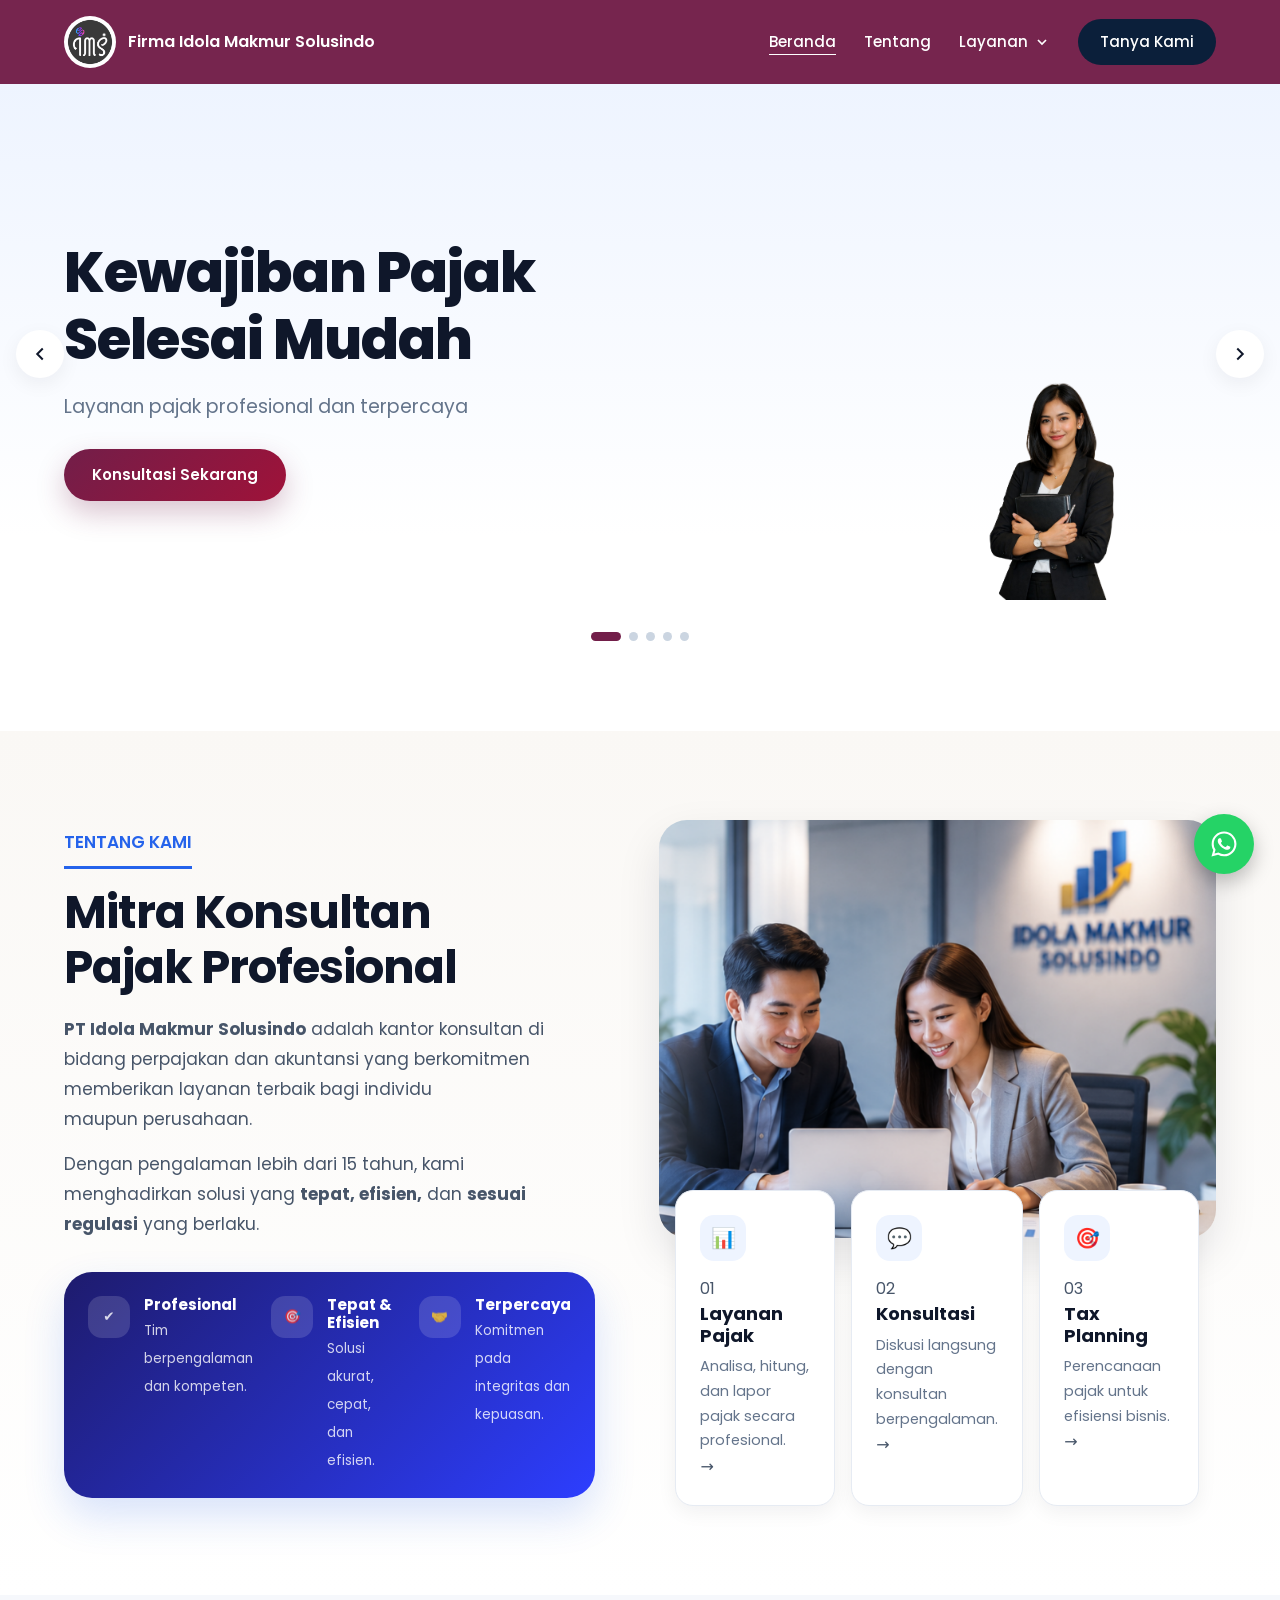
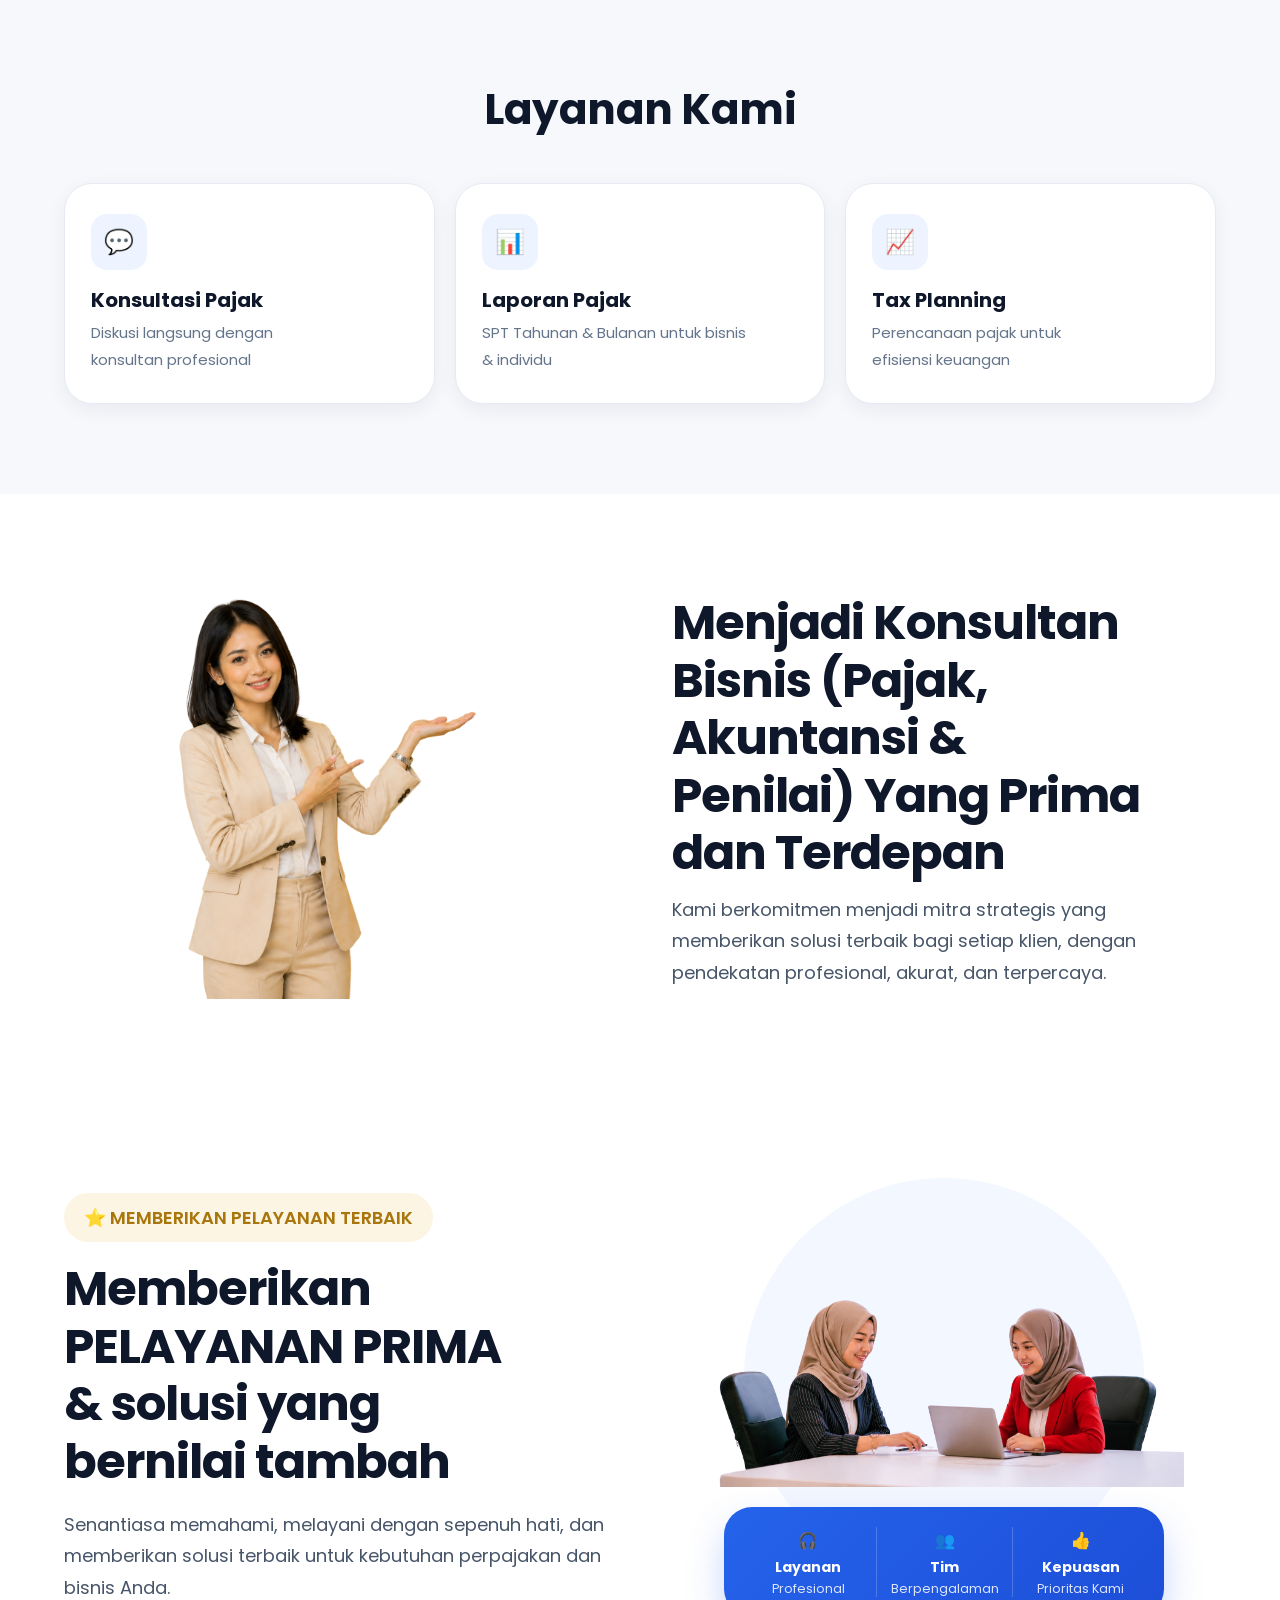
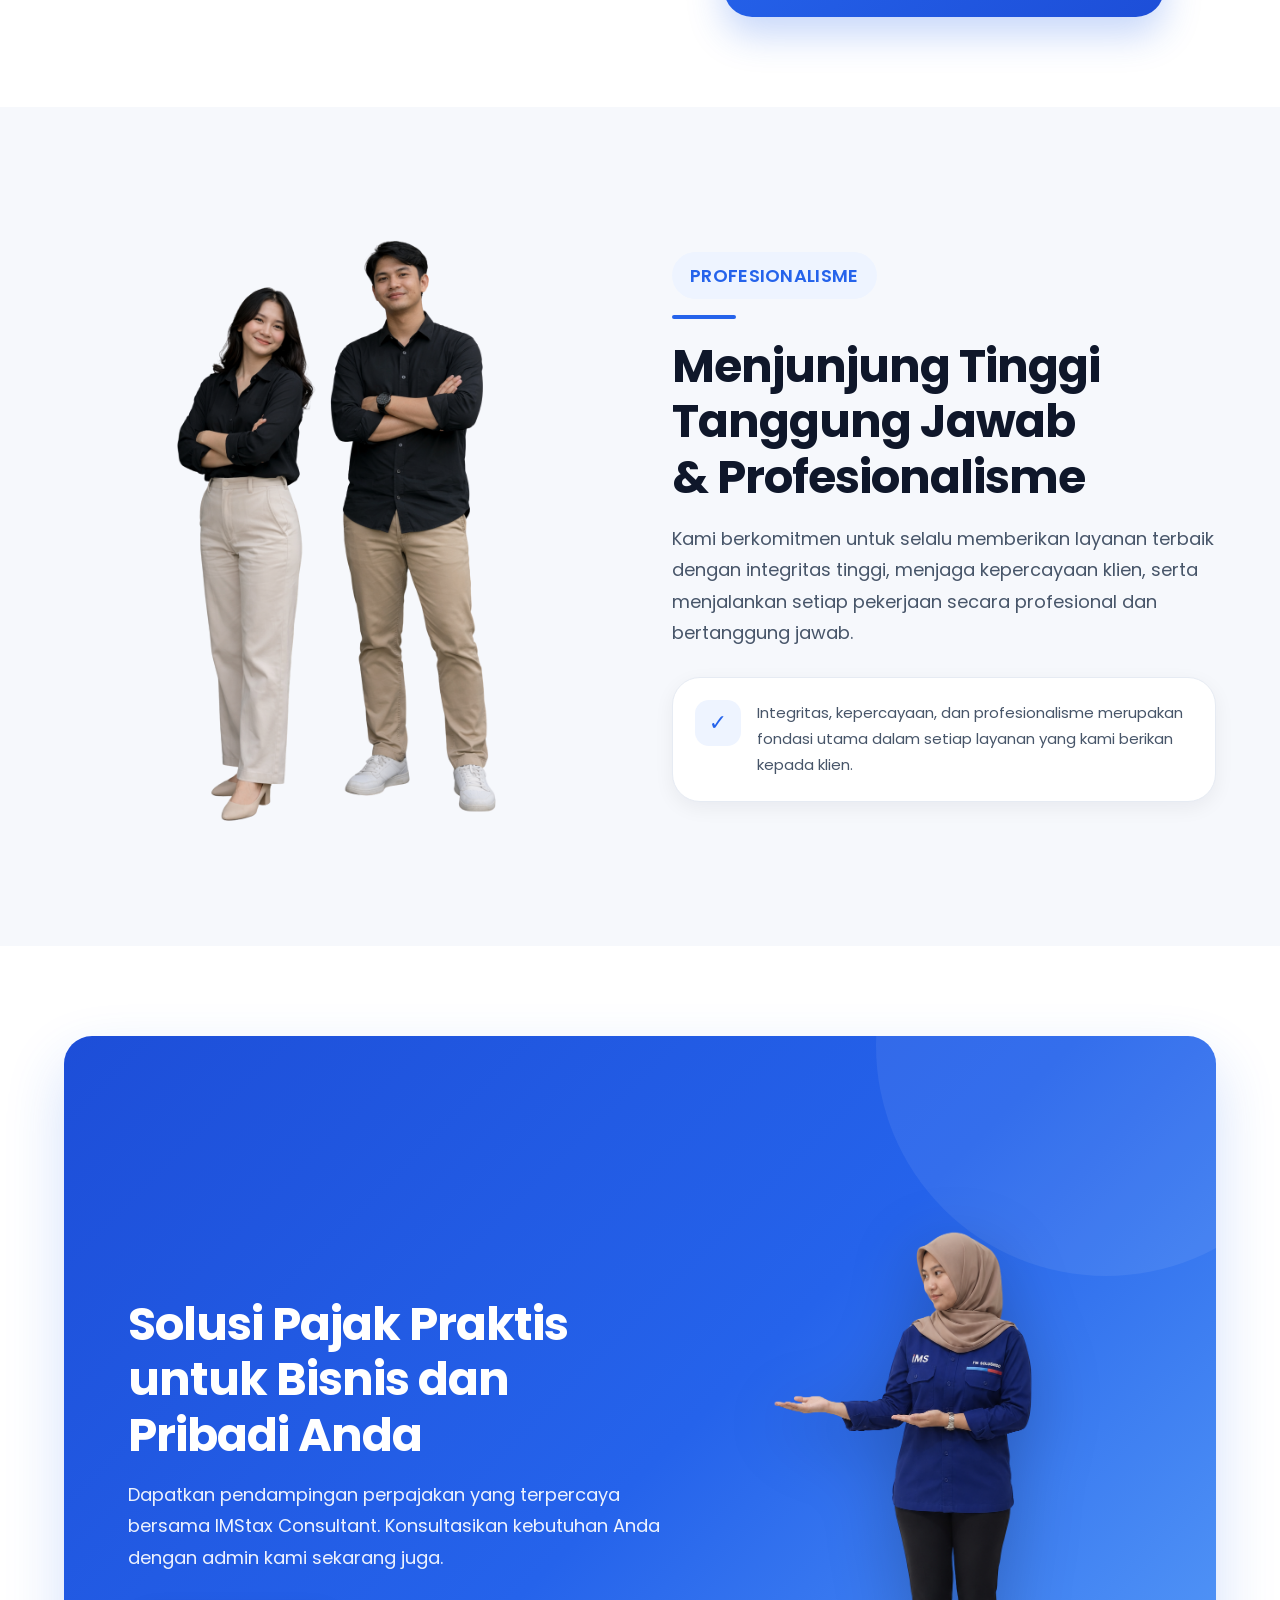
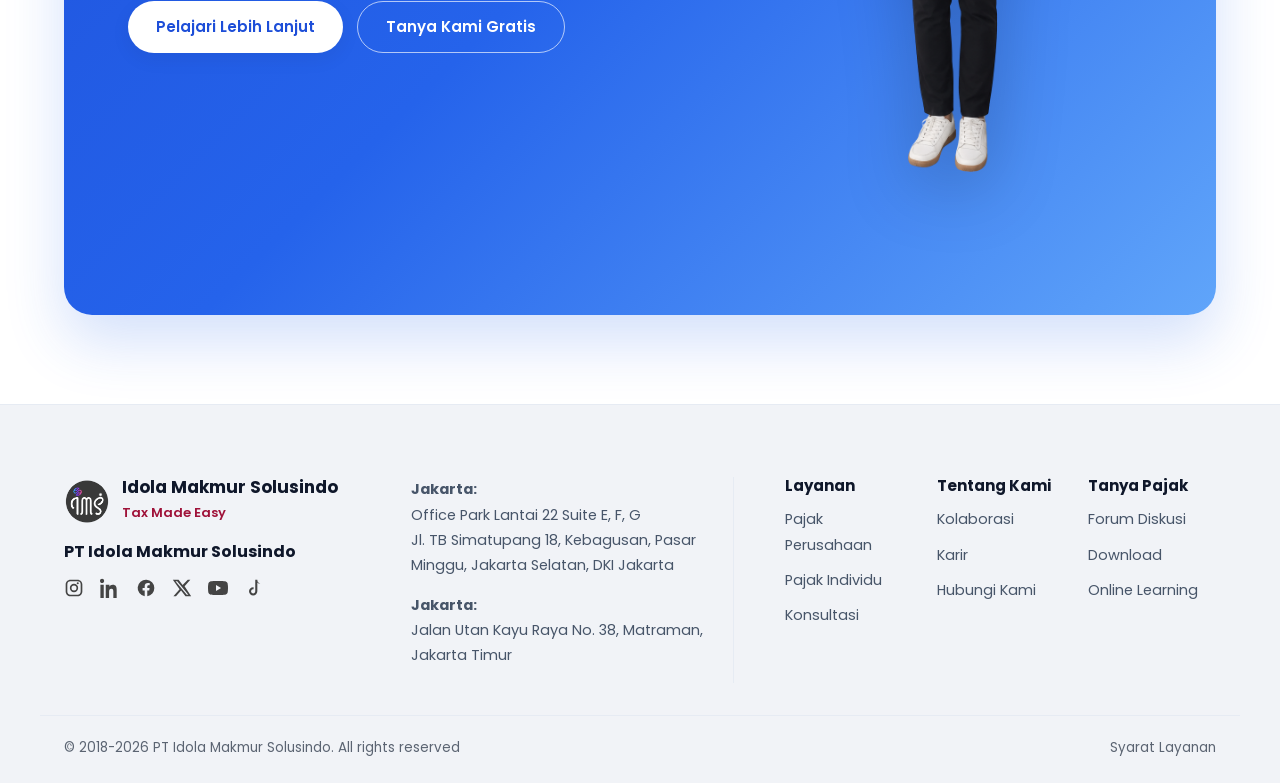
==== commit 0bec323b: "Update index.html" ====
--- a/index.html
+++ b/index.html
@@ -4,8 +4,8 @@
 <meta charset="UTF-8">
 <meta name="viewport" content="width=device-width, initial-scale=1.0">
 
-<title>Firma Idola Makmur Solusindo — Konsultan Pajak & Akuntansi</title>
-<meta name="description" content="Konsultan pajak dan akuntansi dengan pengalaman lebih dari 15 tahun. Konsultasi, pelaporan SPT, sengketa pajak, dan tax planning untuk bisnis maupun pribadi.">
+<title>Firma Idola Makmur Solusindo</title>
+<meta name="description" content="Konsultan pajak profesional dan terpercaya dengan pengalaman lebih dari 15 tahun.">
 <meta name="color-scheme" content="light only">
 <meta name="theme-color" content="#721e49">
 
@@ -26,11 +26,12 @@
   </svg>
 </a>
 
+<!-- ================= HEADER ================= -->
 <header class="site-header">
-  <div class="container nav-bar">
+  <div class="container nav-bar nav">
 
     <a class="logo" href="index.html">
-      <img src="assets/logofirma.png" alt="">
+      <img src="assets/logofirma.png" alt="Logo IMS">
       <span class="logo-text">Firma Idola Makmur Solusindo</span>
     </a>
 
@@ -76,9 +77,9 @@
       <article class="slide">
         <div class="slide-inner container">
           <div class="caption">
-            <h1>Kewajiban pajak selesai dengan mudah</h1>
-            <p>Layanan perpajakan yang ditangani langsung oleh konsultan berpengalaman.</p>
-            <a href="tanyakami.html#form-pertanyaan" class="btn btn-primary">Konsultasi sekarang</a>
+            <h1>Kewajiban Pajak <span class="red">Selesai Mudah</span></h1>
+            <p>Layanan pajak profesional dan terpercaya</p>
+            <a href="tanyakami.html#form-pertanyaan" class="btn btn-primary">Konsultasi Sekarang</a>
           </div>
           <div class="slide-media">
             <img src="assets/slide1.png" alt="" loading="eager" fetchpriority="high">
@@ -89,9 +90,9 @@
       <article class="slide">
         <div class="slide-inner container">
           <div class="caption">
-            <h1>Check up dan pendampingan pajak</h1>
-            <p>Pastikan tidak ada kewajiban pajak masa lalu yang menghambat bisnis Anda di masa depan.</p>
-            <a href="tanyakami.html#form-pertanyaan" class="btn btn-primary">Konsultasi sekarang</a>
+            <h1>Check Up <span class="red">Pendampingan</span> Pajak <span class="red">Terpercaya</span></h1>
+            <p>Pastikan tidak ada kewajiban pajak masa lalu yang akan menghambat bisnis Anda di masa depan.</p>
+            <a href="tanyakami.html#form-pertanyaan" class="btn btn-primary">Konsultasi Sekarang</a>
           </div>
           <div class="slide-media">
             <img src="assets/slide2.png" alt="" loading="lazy">
@@ -102,9 +103,9 @@
       <article class="slide">
         <div class="slide-inner container">
           <div class="caption">
-            <h1>Laporan pajak cepat dan akurat</h1>
-            <p>Proses yang sederhana, hasil yang tepat, dan tenggat yang selalu terjaga.</p>
-            <a href="tanyakami.html#form-pertanyaan" class="btn btn-primary">Konsultasi sekarang</a>
+            <h1>Laporan Pajak <span class="red">Cepat &amp; Akurat</span></h1>
+            <p>Proses mudah dengan hasil yang tepat dan terpercaya</p>
+            <a href="tanyakami.html#form-pertanyaan" class="btn btn-primary">Konsultasi Sekarang</a>
           </div>
           <div class="slide-media">
             <img src="assets/slide3.png" alt="" loading="lazy">
@@ -115,9 +116,9 @@
       <article class="slide">
         <div class="slide-inner container">
           <div class="caption">
-            <h1>Tim profesional berpengalaman</h1>
-            <p>Lebih dari 15 tahun menangani perpajakan dan akuntansi untuk perusahaan dan perorangan.</p>
-            <a href="tanyakami.html#form-pertanyaan" class="btn btn-primary">Konsultasi sekarang</a>
+            <h1>Tim <span class="red">Profesional</span> Berpengalaman</h1>
+            <p>Lebih dari 15 tahun menangani perpajakan dan akuntansi</p>
+            <a href="tanyakami.html#form-pertanyaan" class="btn btn-primary">Konsultasi Sekarang</a>
           </div>
           <div class="slide-media">
             <img src="assets/slide4.png" alt="" loading="lazy">
@@ -128,9 +129,9 @@
       <article class="slide">
         <div class="slide-inner container">
           <div class="caption">
-            <h1>Mulai dari konsultasi gratis</h1>
-            <p>Ceritakan kebutuhan Anda, kami bantu petakan langkah yang paling masuk akal.</p>
-            <a href="tanyakami.html#form-pertanyaan" class="btn btn-primary">Konsultasi sekarang</a>
+            <h1>Konsultasi <span class="red">Gratis</span></h1>
+            <p>Mulai sekarang dan dapatkan solusi terbaik untuk bisnis Anda</p>
+            <a href="tanyakami.html#form-pertanyaan" class="btn btn-primary">Konsultasi Sekarang</a>
           </div>
           <div class="slide-media">
             <img src="assets/slide5.png" alt="" loading="lazy">
@@ -148,7 +149,7 @@
     <svg viewBox="0 0 24 24" fill="none" stroke="currentColor" stroke-width="2.2" aria-hidden="true"><path d="M9 6l6 6-6 6"/></svg>
   </button>
 
-  <div class="dots" role="tablist" aria-label="Pilih slide"></div>
+  <div class="dots" aria-label="Pilih slide"></div>
 
 </section>
 
@@ -157,34 +158,34 @@
   <div class="container about-grid">
 
     <div class="about-left reveal">
-      <p class="about-badge">Tentang kami</p>
-
-      <h2>Mitra konsultan pajak yang menangani sampai tuntas</h2>
-
-      <p><strong>PT Idola Makmur Solusindo</strong> adalah kantor konsultan di bidang perpajakan dan akuntansi yang melayani individu maupun perusahaan.</p>
-
-      <p>Dengan pengalaman lebih dari 15 tahun, kami menghadirkan solusi yang tepat, efisien, dan sesuai regulasi yang berlaku.</p>
+      <p class="about-badge">TENTANG KAMI</p>
+
+      <h2>Mitra Konsultan <span>Pajak Profesional</span></h2>
+
+      <p><strong>PT Idola Makmur Solusindo</strong> adalah kantor konsultan di bidang perpajakan dan akuntansi yang berkomitmen memberikan layanan terbaik bagi individu maupun perusahaan.</p>
+
+      <p>Dengan pengalaman lebih dari 15 tahun, kami menghadirkan solusi yang <strong>tepat, efisien,</strong> dan <strong>sesuai regulasi</strong> yang berlaku.</p>
 
       <ul class="about-mini-box">
         <li class="mini-item">
-          <span class="mini-icon" aria-hidden="true">✓</span>
+          <span class="mini-icon" aria-hidden="true">✔</span>
           <div>
             <h3>Profesional</h3>
-            <span>Tim berpengalaman dan bersertifikat.</span>
+            <span>Tim berpengalaman dan kompeten.</span>
           </div>
         </li>
         <li class="mini-item">
-          <span class="mini-icon" aria-hidden="true">◎</span>
+          <span class="mini-icon" aria-hidden="true">🎯</span>
           <div>
-            <h3>Tepat dan efisien</h3>
-            <span>Solusi akurat tanpa proses berbelit.</span>
+            <h3>Tepat &amp; Efisien</h3>
+            <span>Solusi akurat, cepat, dan efisien.</span>
           </div>
         </li>
         <li class="mini-item">
-          <span class="mini-icon" aria-hidden="true">♦</span>
+          <span class="mini-icon" aria-hidden="true">🤝</span>
           <div>
             <h3>Terpercaya</h3>
-            <span>Integritas dan kerahasiaan data klien.</span>
+            <span>Komitmen pada integritas dan kepuasan.</span>
           </div>
         </li>
       </ul>
@@ -192,26 +193,32 @@
 
     <div class="about-right reveal">
       <figure class="about-image">
-        <img src="assets/pic4.png" alt="Tim konsultan Idola Makmur Solusindo">
+        <img src="assets/pic4.png" alt="Tim Konsultan">
       </figure>
 
       <div class="about-cards">
         <article class="about-card">
-          <span class="card-icon" aria-hidden="true">▤</span>
-          <h3>Layanan pajak</h3>
+          <span class="card-icon" aria-hidden="true">📊</span>
+          <span class="num">01</span>
+          <h3>Layanan Pajak</h3>
           <p>Analisa, hitung, dan lapor pajak secara profesional.</p>
+          <span class="arrow" aria-hidden="true">→</span>
         </article>
 
         <article class="about-card">
-          <span class="card-icon" aria-hidden="true">✎</span>
+          <span class="card-icon" aria-hidden="true">💬</span>
+          <span class="num">02</span>
           <h3>Konsultasi</h3>
           <p>Diskusi langsung dengan konsultan berpengalaman.</p>
+          <span class="arrow" aria-hidden="true">→</span>
         </article>
 
         <article class="about-card">
-          <span class="card-icon" aria-hidden="true">◈</span>
-          <h3>Tax planning</h3>
+          <span class="card-icon" aria-hidden="true">🎯</span>
+          <span class="num">03</span>
+          <h3>Tax Planning</h3>
           <p>Perencanaan pajak untuk efisiensi bisnis.</p>
+          <span class="arrow" aria-hidden="true">→</span>
         </article>
       </div>
     </div>
@@ -222,28 +229,25 @@
 <!-- ================= LAYANAN ================= -->
 <section id="layanan" class="section">
   <div class="container">
-    <h2 class="section-heading">Layanan kami</h2>
+    <h2 class="section-heading">Layanan Kami</h2>
 
     <div class="layanan-grid">
       <article class="layanan-card reveal">
-        <span class="icon" aria-hidden="true">✎</span>
-        <h3>Konsultasi pajak</h3>
-        <p>Diskusi langsung dengan konsultan profesional.</p>
-        <a href="konsultasi.html" class="link-more">Lihat detail</a>
+        <span class="icon" aria-hidden="true">💬</span>
+        <h3>Konsultasi Pajak</h3>
+        <p>Diskusi langsung dengan konsultan profesional</p>
       </article>
 
       <article class="layanan-card reveal">
-        <span class="icon" aria-hidden="true">▤</span>
-        <h3>Laporan pajak</h3>
-        <p>SPT tahunan dan bulanan untuk bisnis maupun individu.</p>
-        <a href="konsultasi.html" class="link-more">Lihat detail</a>
+        <span class="icon" aria-hidden="true">📊</span>
+        <h3>Laporan Pajak</h3>
+        <p>SPT Tahunan &amp; Bulanan untuk bisnis &amp; individu</p>
       </article>
 
       <article class="layanan-card reveal">
-        <span class="icon" aria-hidden="true">◈</span>
-        <h3>Tax planning</h3>
-        <p>Perencanaan pajak untuk efisiensi keuangan.</p>
-        <a href="konsultasi.html" class="link-more">Lihat detail</a>
+        <span class="icon" aria-hidden="true">📈</span>
+        <h3>Tax Planning</h3>
+        <p>Perencanaan pajak untuk efisiensi keuangan</p>
       </article>
     </div>
   </div>
@@ -254,12 +258,16 @@
   <div class="container vision-flex">
 
     <figure class="vision-image reveal">
-      <img src="assets/slide6.png" alt="Konsultan sedang mendampingi klien">
+      <img src="assets/slide6.png" alt="Slide Visi Konsultan">
     </figure>
 
     <div class="vision-text reveal">
-      <h2>Menjadi konsultan bisnis yang prima dan terdepan</h2>
-      <p class="vision-sub">Pajak, akuntansi, dan penilaian aset.</p>
+      <h2>
+        Menjadi Konsultan Bisnis
+        <span class="blue">(Pajak, Akuntansi &amp; Penilai)</span>
+        Yang Prima dan Terdepan
+      </h2>
+
       <p>Kami berkomitmen menjadi mitra strategis yang memberikan solusi terbaik bagi setiap klien, dengan pendekatan profesional, akurat, dan terpercaya.</p>
     </div>
 
@@ -271,29 +279,36 @@
   <div class="container hero-container">
 
     <div class="hero-content reveal">
-      <p class="hero-badge">Memberikan pelayanan terbaik</p>
-
-      <h2>Pelayanan prima dan solusi yang bernilai tambah</h2>
+      <p class="hero-badge">⭐ MEMBERIKAN PELAYANAN TERBAIK</p>
+
+      <h2>
+        Memberikan
+        <span class="dark">PELAYANAN PRIMA</span>
+        &amp; <span class="gold">solusi yang bernilai tambah</span>
+      </h2>
 
       <p>Senantiasa memahami, melayani dengan sepenuh hati, dan memberikan solusi terbaik untuk kebutuhan perpajakan dan bisnis Anda.</p>
     </div>
 
     <div class="hero-image reveal">
       <div class="circle-bg" aria-hidden="true"></div>
-      <img src="assets/pic1.png" alt="Konsultan melayani klien">
+      <img src="assets/pic1.png" alt="Pelayanan Prima">
 
       <ul class="hero-bottom">
         <li class="bottom-item">
+          <span class="bottom-icon" aria-hidden="true">🎧</span>
           <span class="bottom-title">Layanan</span>
           <span class="bottom-desc">Profesional</span>
         </li>
         <li class="bottom-item">
+          <span class="bottom-icon" aria-hidden="true">👥</span>
           <span class="bottom-title">Tim</span>
           <span class="bottom-desc">Berpengalaman</span>
         </li>
         <li class="bottom-item">
+          <span class="bottom-icon" aria-hidden="true">👍</span>
           <span class="bottom-title">Kepuasan</span>
-          <span class="bottom-desc">Prioritas kami</span>
+          <span class="bottom-desc">Prioritas Kami</span>
         </li>
       </ul>
     </div>
@@ -306,19 +321,21 @@
   <div class="container professional-flex">
 
     <figure class="professional-image reveal">
-      <img src="assets/pic6.png" alt="Konsultan bekerja di kantor">
+      <img src="assets/pic6.png" alt="Profesionalisme">
     </figure>
 
     <div class="professional-text reveal">
-      <p class="eyebrow">Profesionalisme</p>
-
-      <h2>Menjunjung tinggi tanggung jawab dan profesionalisme</h2>
-
-      <p>Kami berkomitmen memberikan layanan terbaik dengan integritas tinggi, menjaga kepercayaan klien, serta menjalankan setiap pekerjaan secara profesional dan bertanggung jawab.</p>
+      <p class="eyebrow">PROFESIONALISME</p>
+
+      <div class="line" aria-hidden="true"></div>
+
+      <h2>Menjunjung Tinggi <span>Tanggung Jawab</span> &amp; Profesionalisme</h2>
+
+      <p>Kami berkomitmen untuk selalu memberikan layanan terbaik dengan integritas tinggi, menjaga kepercayaan klien, serta menjalankan setiap pekerjaan secara profesional dan bertanggung jawab.</p>
 
       <div class="professional-highlight">
         <span class="professional-highlight-icon" aria-hidden="true">✓</span>
-        <p class="professional-highlight-text">Integritas, kepercayaan, dan profesionalisme adalah fondasi utama dalam setiap layanan yang kami berikan kepada klien.</p>
+        <p class="professional-highlight-text">Integritas, kepercayaan, dan profesionalisme merupakan fondasi utama dalam setiap layanan yang kami berikan kepada klien.</p>
       </div>
     </div>
 
@@ -331,18 +348,18 @@
     <div class="cta-red-box">
 
       <div class="cta-red-content reveal">
-        <h2>Solusi pajak praktis untuk bisnis dan pribadi Anda</h2>
+        <h2>Solusi Pajak Praktis untuk Bisnis dan Pribadi Anda</h2>
 
         <p>Dapatkan pendampingan perpajakan yang terpercaya bersama IMStax Consultant. Konsultasikan kebutuhan Anda dengan admin kami sekarang juga.</p>
 
         <div class="cta-red-buttons">
-          <a href="tanyakami.html#form-pertanyaan" class="btn btn-white">Tanya kami gratis</a>
-          <a href="pelajari.html" class="btn btn-outline">Pelajari lebih lanjut</a>
+          <a href="pelajari.html" class="btn btn-white">Pelajari Lebih Lanjut</a>
+          <a href="tanyakami.html#form-pertanyaan" class="btn btn-outline">Tanya Kami Gratis</a>
         </div>
       </div>
 
       <figure class="cta-red-image reveal">
-        <img src="assets/pic5.png" alt="Admin IMS Tax siap membantu">
+        <img src="assets/pic5.png" alt="Admin IMS Tax">
       </figure>
 
     </div>
@@ -364,7 +381,7 @@
         </div>
       </div>
 
-      <p>PT Idola Makmur Solusindo</p>
+      <h4>PT Idola Makmur Solusindo</h4>
 
       <div class="socials">
         <a href="https://tr.ee/9Zqe-6UAyw" target="_blank" rel="noopener" aria-label="Instagram">
@@ -389,44 +406,44 @@
     </div>
 
     <div class="footer-address">
-      <h4>Kantor</h4>
       <p>
-        <strong>Jakarta Selatan</strong><br>
+        <strong>Jakarta:</strong><br>
         Office Park Lantai 22 Suite E, F, G<br>
-        Jl. TB Simatupang 18, Kebagusan, Pasar Minggu, DKI Jakarta
+        Jl. TB Simatupang 18, Kebagusan, Pasar Minggu, Jakarta Selatan, DKI Jakarta
       </p>
+
       <p>
-        <strong>Jakarta Timur</strong><br>
-        Jl. Utan Kayu Raya No. 38, Matraman
+        <strong>Jakarta:</strong><br>
+        Jalan Utan Kayu Raya No. 38, Matraman, Jakarta Timur
       </p>
     </div>
 
     <div class="footer-links">
       <div>
         <h4>Layanan</h4>
-        <a href="konsultasi.html">Pajak perusahaan</a>
-        <a href="konsultasi.html">Pajak individu</a>
+        <a href="konsultasi.html">Pajak Perusahaan</a>
+        <a href="konsultasi.html">Pajak Individu</a>
         <a href="konsultasi.html">Konsultasi</a>
       </div>
       <div>
-        <h4>Tentang kami</h4>
+        <h4>Tentang Kami</h4>
         <a href="tentang.html">Kolaborasi</a>
         <a href="tentang.html">Karir</a>
-        <a href="tanyakami.html">Hubungi kami</a>
+        <a href="tanyakami.html">Hubungi Kami</a>
       </div>
       <div>
-        <h4>Tanya pajak</h4>
-        <a href="tanyakami.html">Forum diskusi</a>
+        <h4>Tanya Pajak</h4>
+        <a href="tanyakami.html">Forum Diskusi</a>
         <a href="tanyakami.html">Download</a>
-        <a href="pelatihan.html">Online learning</a>
+        <a href="pelatihan.html">Online Learning</a>
       </div>
     </div>
 
   </div>
 
   <div class="container footer-bottom">
-    <span>© 2018–2026 PT Idola Makmur Solusindo. All rights reserved.</span>
-    <a href="#">Syarat layanan</a>
+    <span>© 2018-2026 PT Idola Makmur Solusindo. All rights reserved</span>
+    <span>Syarat Layanan</span>
   </div>
 </footer>
 
--- a/style.css
+++ b/style.css
@@ -1,81 +1,200 @@
 /* =========================================================
-GOOGLE FONT
-========================================================= */
-@import url('https://fonts.googleapis.com/css2?family=Poppins:wght@300;400;500;600;700;800&display=swap');
-
-/* =========================================================
-RESET & BASE
-========================================================= */
-* {
-  margin: 0;
-  padding: 0;
-  box-sizing: border-box;
-}
+   IDOLA MAKMUR SOLUSINDO — stylesheet
+   Font di-load lewat <link> di HTML (jangan @import lagi di sini,
+   @import bikin CSS nunggu font selesai download).
+   ========================================================= */
+
+:root {
+  /* warna brand */
+  --maroon: #721e49;
+  --maroon-2: #9f1239;
+  --blue: #2563eb;
+  --blue-700: #1d4ed8;
+  --blue-50: #eef4ff;
+
+  /* netral */
+  --ink: #0f172a;
+  --body: #475569;
+  --muted: #64748b;
+  --bg: #f6f8fc;
+  --surface: #ffffff;
+  --line: #e6ebf3;
+
+  /* bentuk */
+  --r-sm: 12px;
+  --r-md: 18px;
+  --r-lg: 28px;
+
+  --shadow-1: 0 6px 20px rgba(15, 23, 42, .06);
+  --shadow-2: 0 18px 44px rgba(15, 23, 42, .10);
+
+  /* layout */
+  --header-h: 68px;
+  --gutter: clamp(16px, 4vw, 24px);
+  --section-y: clamp(56px, 7vw, 100px);
+  --max: 1200px;
+}
+
+@media (min-width: 992px) {
+  :root { --header-h: 84px; }
+}
+
+/* ---------- reset ---------- */
+*, *::before, *::after { box-sizing: border-box; }
+* { margin: 0; padding: 0; }
 
 html {
   scroll-behavior: smooth;
+  color-scheme: light only;
+  -webkit-text-size-adjust: 100%;
+}
+
+body {
+  font-family: 'Poppins', system-ui, -apple-system, 'Segoe UI', sans-serif;
+  background: var(--bg);
+  color: var(--body);
+  line-height: 1.75;
+  padding-top: var(--header-h);
   overflow-x: hidden;
-  color-scheme: light only;
-}
-
-body {
-  font-family: 'Poppins', sans-serif;
-  background: #f5f7fb;
-  color: #111827;
-  overflow-x: hidden;
-  padding-top: 80px;
-  width: 100%;
-}
-
-img {
-  max-width: 100%;
-  height: auto;
-  display: block;
-}
-
-a {
-  text-decoration: none;
-}
-
+}
+
+img, svg { display: block; max-width: 100%; }
+img { height: auto; }
+a { text-decoration: none; color: inherit; }
+ul, ol { list-style: none; }
+button { font: inherit; color: inherit; cursor: pointer; background: none; border: 0; }
+
+h1, h2, h3, h4 {
+  color: var(--ink);
+  line-height: 1.2;
+  font-weight: 700;
+  text-wrap: balance;
+}
+
+p { text-wrap: pretty; }
+
+:where(a, button, input, textarea, select):focus-visible {
+  outline: 3px solid var(--blue);
+  outline-offset: 3px;
+  border-radius: 6px;
+}
+
+[id] { scroll-margin-top: calc(var(--header-h) + 16px); }
+
+.skip-link {
+  position: fixed;
+  left: 12px;
+  top: -100px;
+  z-index: 100000;
+  padding: 12px 18px;
+  border-radius: 10px;
+  background: var(--ink);
+  color: #fff;
+  transition: top .2s;
+}
+.skip-link:focus { top: 12px; }
+
+/* ---------- layout helpers ---------- */
 .container {
   width: 100%;
-  max-width: 1200px;
-  margin: auto;
-  padding-left: 24px;
-  padding-right: 24px;
-}
-
-header {
+  max-width: var(--max);
+  margin-inline: auto;
+  padding-inline: var(--gutter);
+}
+
+.section { padding-block: var(--section-y); }
+
+.section-heading {
+  font-size: clamp(28px, 3.6vw, 42px);
+  letter-spacing: -.5px;
+  text-align: center;
+  margin-bottom: clamp(28px, 4vw, 48px);
+}
+
+.eyebrow {
+  display: inline-block;
+  margin-bottom: 16px;
+  padding: 8px 18px;
+  border-radius: 999px;
+  background: var(--blue-50);
+  color: var(--blue);
+  font-size: 13px;
+  font-weight: 600;
+  letter-spacing: .3px;
+}
+
+/* ---------- tombol ---------- */
+.btn {
+  display: inline-flex;
+  align-items: center;
+  justify-content: center;
+  min-height: 52px;
+  padding: 0 28px;
+  border-radius: 999px;
+  font-size: 15px;
+  font-weight: 600;
+  line-height: 1.2;
+  text-align: center;
+  transition: transform .2s ease, box-shadow .2s ease, background-color .2s ease;
+}
+
+.btn-primary,
+.btn-cta,
+.btn-primary:visited {
+  background: linear-gradient(135deg, var(--maroon), var(--maroon-2));
+  color: #fff;
+  box-shadow: 0 12px 28px rgba(114, 30, 73, .26);
+}
+.btn-primary:hover, .btn-cta:hover { transform: translateY(-2px); }
+
+.btn-white { background: #fff; color: var(--blue-700); box-shadow: var(--shadow-1); }
+.btn-white:hover { transform: translateY(-2px); }
+
+.btn-outline { border: 1.5px solid rgba(255, 255, 255, .65); color: #fff; }
+.btn-outline:hover { background: rgba(255, 255, 255, .12); }
+
+.link-more {
+  display: inline-block;
+  margin-top: 16px;
+  color: var(--blue);
+  font-weight: 600;
+  font-size: 15px;
+  border-bottom: 1.5px solid currentColor;
+  padding-bottom: 2px;
+}
+
+/* =========================================================
+   HEADER
+   ========================================================= */
+.site-header {
   position: fixed;
-  top: 0;
-  left: 0;
-  width: 100%;
-  height: 80px;
-  background: rgba(114, 30, 73, 0.95);
+  inset: 0 0 auto 0;
+  height: var(--header-h);
+  display: flex;
+  align-items: center;
+  background: rgba(114, 30, 73, .97);
   backdrop-filter: blur(10px);
   z-index: 9999;
-  display: flex;
-  align-items: center;
-}
-
-.nav {
-  width: 100%;
+}
+
+.nav-bar {
   display: flex;
   align-items: center;
   justify-content: space-between;
+  gap: 16px;
 }
 
 .logo {
   display: flex;
   align-items: center;
-  gap: 14px;
-  flex-shrink: 0;
-  padding-left: 4px;
+  gap: 12px;
+  min-width: 0;
 }
 
 .logo img {
-  width: 54px;
-  height: 54px;
+  width: 44px;
+  height: 44px;
+  flex: none;
   border-radius: 50%;
   object-fit: cover;
   background: #fff;
@@ -84,1884 +203,1171 @@
 
 .logo-text {
   color: #fff;
-  font-size: 16px;
+  font-size: 14px;
   font-weight: 600;
-  line-height: 1.3;
-}
-
-nav {
-  display: flex;
-  align-items: center;
-  gap: 32px;
-  padding-right: 10px;
-  overflow: visible;
-}
-
-nav a {
+  line-height: 1.25;
+}
+
+@media (min-width: 992px) {
+  .logo img { width: 52px; height: 52px; }
+  .logo-text { font-size: 16px; }
+}
+
+/* hamburger */
+.menu-toggle {
+  position: relative;
+  width: 44px;
+  height: 44px;
+  flex: none;
+  display: grid;
+  place-items: center;
+}
+
+.menu-toggle-bar,
+.menu-toggle-bar::before,
+.menu-toggle-bar::after {
+  content: "";
+  position: absolute;
+  width: 24px;
+  height: 2px;
+  border-radius: 2px;
+  background: #fff;
+  transition: transform .25s ease, opacity .2s ease;
+}
+.menu-toggle-bar::before { transform: translateY(-7px); }
+.menu-toggle-bar::after  { transform: translateY(7px); }
+
+.menu-toggle[aria-expanded="true"] .menu-toggle-bar { background: transparent; }
+.menu-toggle[aria-expanded="true"] .menu-toggle-bar::before { transform: rotate(45deg); }
+.menu-toggle[aria-expanded="true"] .menu-toggle-bar::after  { transform: rotate(-45deg); }
+
+/* nav */
+#menu { display: flex; align-items: center; gap: 28px; }
+
+#menu > a,
+.dropdown-toggle {
   color: #fff;
+  font-size: 15px;
   font-weight: 500;
-  transition: 0.3s;
   display: inline-flex;
   align-items: center;
-  text-decoration: none;
+  gap: 6px;
   white-space: nowrap;
-}
-
-nav a:hover {
-  color: #f43f5e;
-}
+  transition: opacity .2s;
+}
+
+#menu > a:hover, .dropdown-toggle:hover { opacity: .75; }
+#menu > a.is-current { text-decoration: underline; text-underline-offset: 7px; }
+
+.caret { width: 16px; height: 16px; transition: transform .25s; }
 
 .nav-cta {
+  padding: 10px 22px;
+  border-radius: 999px;
   background: #0b1f3a;
   color: #fff !important;
-  padding: 8px 18px;
-  border-radius: 999px;
-  font-weight: 500;
-  margin-left: 10px;
-  transition: all 0.25s ease;
-  box-shadow: 0 6px 18px rgba(0, 0, 0, 0.15);
-}
-
-.nav-cta:hover,
-.nav-cta.active {
-  background: #163a6b;
-}
-
-.nav-cta:hover {
-  transform: translateY(-2px);
-  box-shadow: 0 10px 25px rgba(0, 0, 0, 0.2);
-}
-
-.menu-toggle {
-  display: none;
-  background: none;
-  border: none;
-  color: #fff;
-  font-size: 30px;
-  cursor: pointer;
-}
-
-.dropdown {
-  position: relative;
-}
-
-.dropdown-toggle {
-  display: flex;
-  align-items: center;
-  gap: 6px;
-  background: none;
-  border: none;
-  color: #fff;
-  font: inherit;
-  cursor: pointer;
-  font-weight: 500;
-}
+  font-weight: 600;
+  transition: background-color .2s, transform .2s;
+}
+.nav-cta:hover { background: #163a6b; transform: translateY(-1px); opacity: 1 !important; }
+
+.dropdown { position: relative; }
 
 .dropdown-menu {
   position: absolute;
-  top: 100%;
+  top: calc(100% + 10px);
   left: 0;
   min-width: 240px;
+  padding: 8px 0;
   background: #fff;
-  border-radius: 14px;
-  padding: 10px 0;
-  box-shadow: 0 15px 35px rgba(0, 0, 0, 0.12);
+  border-radius: var(--r-md);
+  box-shadow: var(--shadow-2);
   opacity: 0;
   visibility: hidden;
-  transform: translateY(10px);
-  transition: 0.3s ease;
-  z-index: 99999;
+  transform: translateY(8px);
+  transition: .22s ease;
+  z-index: 50;
 }
 
 .dropdown-menu a {
   display: block;
-  padding: 12px 20px;
-  color: #111827 !important;
-}
-
-.dropdown:hover .dropdown-menu {
+  padding: 11px 20px;
+  color: var(--ink);
+  font-size: 15px;
+}
+.dropdown-menu a:hover { background: var(--blue-50); color: var(--blue-700); }
+
+.dropdown:hover .dropdown-menu,
+.dropdown:focus-within .dropdown-menu,
+.dropdown.active .dropdown-menu {
   opacity: 1;
   visibility: visible;
   transform: translateY(0);
 }
-
-.hero-slider {
-  position: relative;
-  width: 100%;
-  min-height: calc(100vh - 80px);
-  overflow: hidden;
-  background: #f4f7fb;
-}
-
-.slides {
-  display: flex;
-  min-height: calc(100vh - 80px);
-  transition: transform 0.9s ease-in-out;
-}
-
-.slide {
-  min-width: 100%;
-  min-height: calc(100vh - 80px);
-  position: relative;
-  overflow: hidden;
-  display: flex;
-  align-items: center;
-  padding: 0 8%;
-  background-color: #f8fafc;
-}
-
-.slide-bg {
-  position: absolute;
-  inset: 0;
-  width: 100%;
-  height: 100%;
-  object-fit: contain;
-  object-position: right bottom;
-  z-index: 0;
-  pointer-events: none;
-}
-
-.slide:nth-child(3) .slide-bg { object-position: right bottom; }
-.slide:nth-child(5) .slide-bg { object-position: right center; }
-
-.overlay {
-  position: absolute;
-  inset: 0;
-  background: linear-gradient(
-    90deg,
-    rgba(248, 250, 252, 0.96) 0%,
-    rgba(248, 250, 252, 0.9) 35%,
-    rgba(248, 250, 252, 0.3) 52%,
-    rgba(248, 250, 252, 0.05) 68%,
-    rgba(248, 250, 252, 0) 100%
-  );
-  z-index: 1;
-  pointer-events: none;
-}
-
-.slide::after {
-  content: "";
-  position: absolute;
-  width: 600px;
-  height: 600px;
-  right: -200px;
-  top: -120px;
-  background: radial-gradient(rgba(37, 99, 235, 0.12), transparent 70%);
-  z-index: 1;
-  opacity: 0.18;
-  filter: blur(25px);
-  pointer-events: none;
-}
-
-.caption {
-  position: relative;
-  z-index: 5;
-}
-
-.caption h1 {
-  font-size: clamp(36px, 5vw, 72px);
-  line-height: 1.1;
-  font-weight: 800;
-  letter-spacing: -2px;
-  color: #0f172a;
-  margin-bottom: 24px;
-}
-
-.caption .red {
-  color: #ef4444;
-}
-
-.caption p {
-  font-size: 20px;
-  line-height: 1.8;
-  color: #475569;
-  max-width: 540px;
-}
-
-.btn-cta {
-  display: inline-flex;
-  align-items: center;
-  justify-content: center;
-  margin-top: 38px;
-  height: 62px;
-  padding: 0 36px;
-  border-radius: 999px;
-  background: linear-gradient(135deg, #721e49, #9f1239);
-  color: #fff;
-  font-size: 16px;
-  font-weight: 700;
-  box-shadow: 0 18px 40px rgba(114, 30, 73, 0.28);
-  transition: 0.35s ease;
-}
-
-.btn-cta:hover {
-  transform: translateY(-5px);
-  box-shadow: 0 24px 50px rgba(114, 30, 73, 0.35);
-}
-
-.slider-btn {
-  position: absolute;
-  top: 50%;
-  transform: translateY(-50%);
-  z-index: 10;
-  width: 58px;
-  height: 58px;
-  border: none;
-  border-radius: 50%;
-  background: rgba(255, 255, 255, 0.92);
-  backdrop-filter: blur(10px);
-  box-shadow: 0 10px 30px rgba(0, 0, 0, 0.08);
-  font-size: 18px;
-  cursor: pointer;
-  transition: 0.3s;
-}
-
-.slider-btn:hover {
-  transform: translateY(-50%) scale(1.08);
-}
-
-.prev { left: 24px; }
-.next { right: 24px; }
-
-.dots {
-  position: absolute;
-  bottom: 38px;
-  width: 100%;
-  display: flex;
-  justify-content: center;
-  gap: 10px;
-  z-index: 10;
-}
-
-.dots span {
-  width: 10px;
-  height: 10px;
-  border-radius: 50%;
-  background: #cbd5e1;
-  transition: 0.3s;
-  cursor: pointer;
-}
-
-.dots .active {
-  width: 34px;
-  border-radius: 999px;
-  background: #e11d48;
-}
-
-.slide:nth-child(2) .caption { transform: translateY(-30px); }
-.slide:nth-child(5) .caption { max-width: 550px; }
-
-.hero-modern {
-  padding: 80px 0;
-  overflow: hidden;
-  background: #fff;
-}
-
-.hero-container {
-  max-width: 1200px;
-  margin: auto;
-  padding: 0 20px;
-  display: flex;
-  align-items: center;
-  justify-content: space-between;
-  gap: 50px;
-}
-
-.hero-content { flex: 1; }
-
-.hero-content h1 {
-  font-size: clamp(36px, 4.5vw, 60px);
-  line-height: 1.1;
-  font-weight: 800;
-  letter-spacing: -2px;
-  color: #0f172a;
-  margin-bottom: 25px;
-}
-
-.hero-content .dark { display: block; color: #0f172a; }
-.hero-content .gold,
-.prima-heading .gold { color: #d4a017; }
-
-.hero-badge {
-  display: inline-flex;
-  align-items: center;
-  gap: 8px;
-  padding: 10px 20px;
-  border-radius: 999px;
-  background: #fdf5e3;
-  color: #a8760c;
-  font-size: 13px;
-  font-weight: 700;
-  letter-spacing: 1px;
-  margin-bottom: 24px;
-}
-
-.hero-content p {
-  font-size: 18px;
-  line-height: 1.9;
-  color: #64748b;
-  max-width: 520px;
-}
-
-.hero-image {
-  flex: 1;
-  position: relative;
-  display: flex;
-  flex-direction: column;
-  align-items: center;
-}
-
-.hero-image img {
-  width: 100%;
-  max-width: 750px;
-  display: block;
-  position: relative;
-  z-index: 2;
-  margin-top: -20px;
-}
-
-.circle-bg {
-  position: absolute;
-  width: 450px;
-  height: 450px;
-  border-radius: 50%;
-  background: #f3f7ff;
-  top: 30px;
-  z-index: 1;
-}
-
-.hero-bottom {
-  width: 100%;
-  max-width: 430px;
-  display: flex;
-  justify-content: space-between;
-  align-items: center;
-  gap: 10px;
-  background: linear-gradient(135deg, #2563eb 0%, #1d4ed8 100%);
-  padding: 22px 20px;
-  border-radius: 20px;
-  margin-top: 25px;
-  box-shadow: 0 20px 40px rgba(37, 99, 235, 0.25);
-  position: relative;
-  z-index: 10;
-}
-
-.bottom-item { flex: 1; text-align: center; position: relative; }
-
-.bottom-item:not(:last-child)::after {
-  content: "";
-  position: absolute;
-  right: 0;
-  top: 15%;
-  width: 1px;
-  height: 70%;
-  background: rgba(255, 255, 255, 0.2);
-}
-
-.bottom-icon { font-size: 28px; margin-bottom: 10px; }
-.bottom-title { color: #ffffff; font-size: 15px; font-weight: 700; margin-bottom: 4px; }
-.bottom-desc { color: rgba(255, 255, 255, 0.85); font-size: 13px; font-weight: 500; line-height: 1.4; }
-
-.floating-consult {
-  position: absolute;
-  left: 8%;
-  top: 72%;
-  z-index: 999;
-  display: flex;
-  align-items: center;
-  justify-content: center;
-  height: 62px;
-  padding: 0 36px;
-  border-radius: 999px;
-  background: linear-gradient(135deg, #721e49, #9f1239);
-  color: #fff;
-  font-size: 16px;
-  font-weight: 700;
-  box-shadow: 0 18px 40px rgba(114, 30, 73, 0.28);
-  transition: 0.3s ease;
-}
-
-.floating-consult:hover {
-  transform: translateY(-4px);
-  box-shadow: 0 24px 50px rgba(114, 30, 73, 0.35);
-}
-
-.section { padding: 60px 20px; }
-.tentang-section { background: #eef4ff; }
-
-.tentang-flex {
-  display: grid;
-  grid-template-columns: 1fr 1fr;
-  gap: 60px;
-  align-items: center;
-}
-
-.sub-title {
-  color: #2563eb;
-  font-size: 20px;
-  font-weight: 700;
-  letter-spacing: 2px;
-  text-transform: uppercase;
-  margin-bottom: 14px;
-}
-
-.tentang-text h2 {
-  font-size: clamp(32px, 3.5vw, 42px);
-  line-height: 1.35;
-  font-weight: 800;
-  margin-bottom: 20px;
-}
-
-.blue { color: #2563eb; }
-
-.tentang-text p,
-.workspace-text p {
-  font-size: 17px;
-  line-height: 1.9;
-  color: #6b7280;
-}
-
-.tentang-text p { margin-bottom: 16px; }
-
-.tentang-card-wrap {
-  display: grid;
-  grid-template-columns: repeat(2, 1fr);
-  gap: 20px;
-}
-
-.tentang-card {
-  background: #fff;
-  border-radius: 22px;
-  padding: 30px;
-  transition: 0.35s;
-  border: 1px solid rgba(255, 255, 255, 0.7);
-  box-shadow: 0 15px 35px rgba(0, 0, 0, 0.08);
-}
-
-.tentang-card:hover {
-  transform: translateY(-8px);
-  box-shadow: 0 20px 40px rgba(37, 99, 235, 0.15);
-}
-
-.tentang-card .icon {
-  width: 62px;
-  height: 62px;
-  border-radius: 16px;
-  display: flex;
-  align-items: center;
-  justify-content: center;
-  background: #eff6ff;
-  font-size: 28px;
-  margin-bottom: 20px;
-}
-
-.tentang-card h4 { font-size: 20px; margin-bottom: 10px; }
-.tentang-card p { color: #6b7280; line-height: 1.8; }
-
-.layanan-grid {
-  display: flex;
-  justify-content: center;
-  gap: 24px;
-  flex-wrap: wrap;
-}
-
-.layanan-card {
-  width: 260px;
-  background: #fff;
-  border-radius: 18px;
-  padding: 28px;
-  box-shadow: 0 10px 25px rgba(0, 0, 0, 0.08);
-  transition: 0.3s;
-}
-
-.layanan-card:hover {
-  transform: translateY(-8px);
-  box-shadow: 0 20px 35px rgba(37, 99, 235, 0.15);
-}
-
-.layanan-card .icon {
-  width: 64px;
-  height: 64px;
-  border-radius: 18px;
-  background: #eff6ff;
-  display: flex;
-  align-items: center;
-  justify-content: center;
-  font-size: 28px;
-  margin-bottom: 18px;
-}
-
-.layanan-card h3 { font-size: 20px; margin-bottom: 10px; color: #0f172a; }
-.layanan-card p { font-size: 15px; line-height: 1.8; color: #64748b; }
-
-.workspace-section { background: linear-gradient(135deg, #f8fbff, #ffffff); }
-
-.workspace-flex {
-  display: grid;
-  grid-template-columns: 1fr 1fr;
-  gap: 80px;
-  align-items: center;
-}
-
-.workspace-image {
-  position: relative;
-  display: flex;
-  justify-content: center;
-  align-items: center;
-}
-
-.workspace-image::before {
-  content: "";
-  position: absolute;
-  width: 260px;
-  height: 260px;
-  background: #2563eb;
-  opacity: 0.15;
-  filter: blur(120px);
-}
-
-.workspace-image img {
-  position: relative;
-  z-index: 2;
-  width: 100%;
-  max-width: 580px;
-  object-fit: contain;
-}
-
-.workspace-text .line {
-  width: 60px;
-  height: 4px;
-  background: #2563eb;
-  margin-bottom: 20px;
-}
-
-.workspace-text h2 {
-  font-size: clamp(32px, 3.5vw, 42px);
-  line-height: 1.35;
-  margin-bottom: 20px;
-}
-
-.vision-section, .professional-section { background: #fff; }
-.service-highlight { background: #f8fbff; }
-
-.vision-section, .service-highlight, .professional-section { padding: 100px 20px; }
-
-.vision-flex, .service-flex, .professional-flex {
-  display: grid;
-  grid-template-columns: 1fr 1fr;
-  gap: 60px;
-  align-items: center;
-}
-
-.vision-image, .service-image, .professional-image {
-  display: flex;
-  justify-content: center;
-  align-items: center;
-}
-
-.professional-image img {
-  width: 100%;
-  max-width: 420px;
-  height: auto;
-  object-fit: contain;
-}
-
-.vision-text h2, .service-text h2, .professional-text h2 { max-width: 650px; }
-
-.vision-text h2 {
-  font-size: clamp(32px, 4vw, 56px) !important;
-  line-height: 1.1 !important;
-  font-weight: 800 !important;
-  letter-spacing: -1px !important;
-  color: #0f172a;
-  margin-bottom: 25px;
-}
-
-.vision-text h2 .blue, .visi-kecil {
-  display: block;
-  color: #2563eb !important;
-  font-weight: 700 !important;
-  font-size: clamp(20px, 2vw, 24px) !important;
-  line-height: 1.3 !important;
-  margin: 6px 0;
-}
-
-.vision-text p {
-  font-size: 18px;
-  line-height: 1.9;
-  color: #64748b;
-  max-width: 620px;
-}
-
-.professional-text::before {
-  content: "PROFESIONALISME";
-  display: inline-block;
-  padding: 10px 22px;
-  background: #eef4ff;
-  color: #2563eb;
-  border-radius: 999px;
-  font-size: 13px;
-  font-weight: 700;
-  letter-spacing: 1.5px;
-  margin-bottom: 24px;
-}
-
-.professional-text h2 {
-  font-size: clamp(32px, 4vw, 52px);
-  line-height: 1.15;
-  font-weight: 800;
-  letter-spacing: -2px;
-  color: #0f172a;
-  margin-bottom: 24px;
-}
-
-.professional-text h2 span { color: #2563eb; }
-
-.professional-text p {
-  font-size: 18px;
-  line-height: 2;
-  color: #64748b;
-  margin-bottom: 30px;
-}
-
-.professional-text .line {
-  width: 80px;
-  height: 5px;
-  border-radius: 999px;
-  background: linear-gradient(90deg, #2563eb, #60a5fa);
-  margin-bottom: 28px;
-}
-
-.professional-highlight {
-  display: flex;
-  gap: 18px;
-  padding: 22px;
-  border-radius: 22px;
-  background: #ffffff;
-  box-shadow: 0 15px 35px rgba(0, 0, 0, 0.06);
-  border: 1px solid #eef2ff;
-  margin-top: 30px;
-}
-
-.professional-highlight-icon {
-  min-width: 60px;
-  height: 60px;
-  border-radius: 18px;
-  background: #eef4ff;
-  display: flex;
-  align-items: center;
-  justify-content: center;
-  font-size: 28px;
-}
-
-.professional-highlight-text { color: #475569; line-height: 1.8; font-size: 15px; }
-
-.service-prima-section {
-  padding: 110px 20px;
-  background: linear-gradient(135deg, #f8fbff 0%, #ffffff 100%);
-}
-
-.prima-top {
-  display: grid;
-  grid-template-columns: 1.2fr 1fr;
-  align-items: center;
-  gap: 60px;
-  max-width: 1300px;
-  margin: 0 auto 70px;
-}
-
-.prima-badge {
-  display: inline-flex;
-  align-items: center;
-  justify-content: center;
-  padding: 10px 22px;
-  border-radius: 999px;
-  background: #eaf2ff;
-  color: #2563eb;
-  font-size: 13px;
-  font-weight: 700;
-  letter-spacing: 1px;
-  margin-bottom: 26px;
-}
-
-.prima-heading h2 {
-  font-size: clamp(32px, 4vw, 56px);
-  line-height: 1.15;
-  font-weight: 800;
-  letter-spacing: -2px;
-  color: #0f172a;
-  margin-bottom: 30px;
-}
-
-.prima-heading .dark { display: block; color: #0f172a; }
-
-.prima-desc {
-  display: flex;
-  align-items: flex-start;
-  gap: 18px;
-  padding: 24px;
-  border-radius: 24px;
-  background: #fff;
-  box-shadow: 0 15px 40px rgba(0, 0, 0, 0.06);
-}
-
-.prima-icon {
-  min-width: 58px;
-  height: 58px;
-  border-radius: 18px;
-  background: #eff6ff;
-  display: flex;
-  align-items: center;
-  justify-content: center;
-  font-size: 26px;
-}
-
-.prima-desc p { color: #64748b; font-size: 17px; line-height: 1.9; }
-
-.prima-steps {
-  position: relative;
-  margin: -20px auto 0;
-  width: 90%;
-  max-width: 620px;
-  background: #2563eb;
-  border-radius: 22px;
-  padding: 25px;
-  display: grid;
-  grid-template-columns: repeat(3, 1fr);
-  gap: 20px;
-  z-index: 5;
-  box-shadow: 0 20px 40px rgba(37, 99, 235, 0.25);
-}
-
-.prima-step { text-align: center; width: 100%; }
-.step-circle { font-size: 24px; margin: 0 auto 8px; background: transparent; border: none; box-shadow: none; }
-.prima-step h4 { color: #fff; font-size: 13px; font-weight: 600; line-height: 1.4; margin: 0; }
-.prima-step p, .step-line { display: none; }
-
-.about-modern {
-  padding: 110px 20px;
-  background: linear-gradient(135deg, #f8f6f2 0%, #ffffff 100%);
-}
-
-.about-grid {
-  display: grid;
-  grid-template-columns: 1fr 1.05fr;
-  gap: 60px;
-  align-items: center;
-}
-
-.about-badge {
-  display: inline-block;
-  color: #3b5bfd;
-  font-size: 15px;
-  font-weight: 700;
-  letter-spacing: 1px;
-  margin-bottom: 18px;
-  position: relative;
-}
-
-.about-badge::after {
-  content: "";
-  width: 45px;
-  height: 3px;
-  background: #3b5bfd;
-  position: absolute;
-  bottom: -10px;
-  left: 0;
-  border-radius: 999px;
-}
-
-.about-left h2 {
-  font-size: clamp(32px, 4vw, 56px);
-  line-height: 1.1;
-  font-weight: 800;
-  letter-spacing: -2px;
-  color: #111827;
-  margin-bottom: 28px;
-}
-
-.about-left h2 span { display: block; color: #3b5bfd; }
-
-.about-left p {
-  font-size: 18px;
-  line-height: 2;
-  color: #4b5563;
-  margin-bottom: 24px;
-  max-width: 580px;
-}
-
-.about-mini-box {
-  margin-top: 40px;
-  display: flex;
-  gap: 18px;
-  background: linear-gradient(135deg, #1e1b6d, #2d3eff);
-  padding: 22px;
-  border-radius: 24px;
-  box-shadow: 0 20px 40px rgba(37, 99, 235, 0.15);
-  flex-wrap: wrap;
-}
-
-.mini-item {
-  display: flex;
-  gap: 12px;
-  align-items: flex-start;
-  flex: 1;
-  min-width: 160px;
-}
-
-.mini-icon {
-  width: 44px;
-  height: 44px;
-  border-radius: 14px;
-  background: rgba(255, 255, 255, 0.12);
-  display: flex;
-  align-items: center;
-  justify-content: center;
-  color: #fff;
-  font-size: 18px;
-  flex-shrink: 0;
-}
-
-.mini-item h5 { color: #fff; font-size: 15px; margin-bottom: 4px; }
-.mini-item span { color: rgba(255, 255, 255, 0.78); font-size: 13px; line-height: 1.7; }
-
-.about-right {
-  position: relative;
-  display: flex;
-  flex-direction: column;
-  justify-content: flex-start;
-}
-
-.about-image {
-  position: relative;
-  z-index: 1;
-  overflow: hidden;
-  border-radius: 38px;
-  width: 100%;
-  box-shadow: 0 25px 60px rgba(0, 0, 0, 0.1);
-}
-
-.about-image img {
-  width: 100%;
-  display: block;
-  object-fit: cover;
-  filter: contrast(1.02) brightness(1.02);
-}
-
-.about-cards {
-  position: relative;
-  z-index: 5;
-  display: grid;
-  grid-template-columns: repeat(3, 1fr);
-  gap: 18px;
-  width: 92%;
-  margin: -70px auto 0;
-  align-items: stretch;
-}
-
-.about-card {
-  position: relative;
-  background: rgba(255, 255, 255, 0.88);
-  backdrop-filter: blur(14px);
-  -webkit-backdrop-filter: blur(14px);
-  border: 1px solid rgba(255, 255, 255, 0.6);
-  border-radius: 26px;
-  padding: 22px 18px;
-  min-height: 235px;
-  box-shadow: 0 12px 35px rgba(0, 0, 0, 0.08);
-  transition: 0.35s ease;
-}
-
-.about-card:hover {
-  transform: translateY(-8px);
-  box-shadow: 0 22px 45px rgba(37, 99, 235, 0.18);
-}
-
-.card-icon {
-  width: 56px;
-  height: 56px;
-  border-radius: 18px;
-  background: #f4f7ff;
-  display: flex;
-  align-items: center;
-  justify-content: center;
-  font-size: 26px;
-  margin-bottom: 18px;
-  box-shadow: 0 6px 16px rgba(0, 0, 0, 0.05);
-}
-
-.about-card span { display: block; color: #4338ca; font-size: 15px; font-weight: 700; margin-bottom: 10px; }
-.about-card h4 { font-size: 21px; line-height: 1.4; margin-bottom: 12px; color: #0f172a; }
-.about-card p { color: #64748b; line-height: 1.8; font-size: 14px; }
-
-.arrow {
-  width: 42px;
-  height: 42px;
-  border-radius: 50%;
-  background: #4338ca;
-  color: #fff;
-  display: flex;
-  align-items: center;
-  justify-content: center;
-  margin-top: 20px;
-  font-size: 18px;
-  transition: 0.3s;
-}
-
-.about-card:hover .arrow { transform: translateX(4px); }
-
-.cta-red-section {
-  padding: 100px 20px;
-  background: linear-gradient(to bottom, #f5f9ff, #ffffff);
-}
-
-.cta-red-box {
-  position: relative;
-  overflow: hidden;
-  max-width: 1180px;
-  min-height: 520px;
-  margin: auto;
-  border-radius: 38px;
-  padding: 70px;
-  display: flex;
-  align-items: center;
-  justify-content: space-between;
-  background: linear-gradient(135deg, #1d4ed8 0%, #2563eb 45%, #60a5fa 100%);
-  box-shadow: 0 30px 80px rgba(37, 99, 235, 0.18);
-}
-
-.cta-red-box::before {
-  content: "";
-  position: absolute;
-  width: 520px;
-  height: 520px;
-  border-radius: 50%;
-  background: rgba(255, 255, 255, 0.06);
-  top: -240px;
-  right: -120px;
-}
-
-.cta-red-box::after {
-  content: "";
-  position: absolute;
-  width: 320px;
-  height: 320px;
-  border-radius: 50%;
-  background: rgba(255, 255, 255, 0.05);
-  bottom: -140px;
-  left: 38%;
-}
-
-.cta-red-content {
-  position: relative;
-  z-index: 5;
-  width: 55%;
-  max-width: 560px;
-}
-
-.cta-label {
-  display: inline-block;
-  padding: 10px 20px;
-  border-radius: 50px;
-  background: rgba(255, 255, 255, 0.12);
-  color: #fff;
-  font-size: 14px;
-  font-weight: 700;
-  letter-spacing: 1px;
-  margin-bottom: 28px;
-}
-
-.cta-red-content h2 {
-  color: #fff;
-  font-size: clamp(32px, 4vw, 56px);
-  line-height: 1.1;
-  font-weight: 800;
-  letter-spacing: -2px;
-  margin-bottom: 24px;
-}
-
-.cta-line {
-  width: 95px;
-  height: 5px;
-  background: rgba(255, 255, 255, 0.35);
-  margin-bottom: 28px;
-}
-
-.cta-red-content p {
-  color: rgba(255, 255, 255, 0.92);
-  font-size: 18px;
-  line-height: 1.9;
-  margin-bottom: 18px;
-}
-
-.cta-list {
-  margin-top: 18px;
-  margin-bottom: 35px;
-}
-
-.cta-list li {
-  list-style: none;
-  color: #fff;
-  font-size: 17px;
-  line-height: 1.9;
-  display: flex;
-  align-items: flex-start;
-  gap: 12px;
-  margin-bottom: 10px;
-}
-
-.cta-list li::before {
-  content: "✔";
-  min-width: 26px;
-  height: 26px;
-  border-radius: 50%;
-  display: flex;
-  align-items: center;
-  justify-content: center;
-  background: rgba(255, 255, 255, 0.18);
-  font-size: 14px;
-}
-
-.cta-red-buttons {
-  display: flex;
-  align-items: center;
-  gap: 18px;
-  flex-wrap: wrap;
-}
-
-.btn-white {
-  display: inline-flex;
-  align-items: center;
-  justify-content: center;
-  height: 60px;
-  padding: 0 34px;
-  border-radius: 60px;
-  background: #fff;
-  color: #2563eb;
-  font-size: 16px;
-  font-weight: 700;
-  transition: 0.3s;
-  box-shadow: 0 15px 35px rgba(0, 0, 0, 0.15);
-}
-
-.btn-white:hover { transform: translateY(-5px); }
-
-.btn-outline {
-  display: inline-flex;
-  align-items: center;
-  justify-content: center;
-  height: 60px;
-  padding: 0 34px;
-  border-radius: 60px;
-  border: 1.5px solid rgba(255, 255, 255, 0.6);
-  color: #fff;
-  font-size: 16px;
-  font-weight: 700;
-  transition: 0.3s;
-}
-
-.btn-outline:hover {
-  background: rgba(255, 255, 255, 0.1);
-  transform: translateY(-5px);
-}
-
-.cta-red-image {
-  position: absolute;
-  right: 40px;
-  bottom: -20px;
-  width: 36%;
-  height: 100%;
-  display: flex;
-  align-items: flex-end;
-  justify-content: center;
-  z-index: 5;
-}
-
-.cta-red-image img {
-  height: 95%;
-  width: auto;
-  object-fit: contain;
-  display: block;
-  filter: drop-shadow(0 20px 40px rgba(0, 0, 0, 0.22));
-  transform: scale(1.28);
-  transform-origin: bottom center;
-}
-
-form {
-  max-width: 450px;
-  margin: auto;
-  display: flex;
-  flex-direction: column;
-  gap: 14px;
-}
-
-input, textarea {
-  width: 100%;
-  padding: 14px;
-  border-radius: 10px;
-  border: 1px solid #d1d5db;
-  font-family: 'Poppins', sans-serif;
-}
-
-textarea {
-  min-height: 140px;
-  resize: vertical;
-}
-
-form button {
-  width: 170px;
-  height: 48px;
-  margin: 10px auto 0;
-  border: none;
-  border-radius: 12px;
-  background: linear-gradient(180deg, #3b82f6 0%, #2563eb 100%);
-  color: #fff;
-  font-family: 'Poppins', sans-serif;
-  font-size: 15px;
-  font-weight: 600;
-  cursor: pointer;
-  box-shadow: 0 5px 0 #1d4ed8, 0 10px 20px rgba(37, 99, 235, 0.25);
-  transition: 0.2s ease;
-}
-
-form button:hover {
-  transform: translateY(-2px);
-  box-shadow: 0 7px 0 #1d4ed8, 0 15px 25px rgba(37, 99, 235, 0.35);
-}
-
-form button:active {
-  transform: translateY(4px);
-  box-shadow: 0 1px 0 #1d4ed8, 0 4px 8px rgba(37, 99, 235, 0.25);
-}
-
-.wa-float {
-  position: fixed !important;
-  right: 25px !important;
-  bottom: 25px !important;
-  width: 60px !important;
-  height: 60px !important;
-  display: flex !important;
-  align-items: center !important;
-  justify-content: center !important;
-  background: #25D366 !important;
-  border-radius: 50% !important;
-  z-index: 999999 !important;
-  text-decoration: none !important;
-  box-shadow: 0 8px 20px rgba(0, 0, 0, 0.25) !important;
-  animation: waPulse 2s infinite;
-}
-
-.wa-float img {
-  width: 32px !important;
-  height: 32px !important;
-  display: block !important;
-}
-
-@keyframes waPulse {
-  0% { box-shadow: 0 0 0 0 rgba(37, 211, 102, 0.6); }
-  70% { box-shadow: 0 0 0 15px rgba(37, 211, 102, 0); }
-  100% { box-shadow: 0 0 0 0 rgba(37, 211, 102, 0); }
-}
-
-.footer-modern {
-  background: #f3f3f3;
-  padding: 60px 0 25px;
-}
-
-.footer-grid {
-  display: grid;
-  grid-template-columns: 1.2fr 1.4fr 1.8fr;
-  gap: 60px;
-}
-
-.footer-brand {
-  display: flex;
-  flex-direction: column;
-  gap: 20px;
-}
-
-.footer-logo {
-  display: flex;
-  align-items: center;
-  gap: 12px;
-}
-
-.footer-logo img {
-  width: 48px;
-  height: 48px;
-  border-radius: 50%;
-  object-fit: cover;
-}
-
-.footer-logo h3 { font-size: 18px; line-height: 1.2; }
-.footer-logo span { color: #e53935; font-size: 13px; font-weight: 600; }
-.footer-brand h4 { font-size: 16px; line-height: 1.8; color: #333; }
-
-.socials { display: flex; gap: 18px; }
-.socials a { color: #333; transition: 0.3s; }
-.socials a:hover { color: #721e49; transform: translateY(-3px); }
-
-.footer-address {
-  padding-right: 30px;
-  border-right: 1px solid rgba(0, 0, 0, 0.15);
-}
-
-.footer-address p { line-height: 1.9; margin-bottom: 18px; color: #333; }
-
-.footer-links {
-  display: grid;
-  grid-template-columns: repeat(3, 1fr);
-  gap: 35px;
-}
-
-.footer-links h4 { margin-bottom: 16px; }
-.footer-links a { display: block; margin-bottom: 12px; color: #333; transition: 0.3s; }
-.footer-links a:hover { color: #721e49; transform: translateX(3px); }
-
-.footer-bottom {
-  width: 100%;
-  max-width: 1200px;
-  margin: 40px auto 0;
-  padding: 20px 24px 0;
-  border-top: 1px solid rgba(0, 0, 0, 0.15);
-  display: flex;
-  justify-content: space-between;
-  align-items: center;
-  gap: 20px;
-  flex-wrap: wrap;
-  color: #555;
-  font-size: 14px;
-}
-
-.service-detail-hero {
-  padding: 120px 20px 90px;
-  background: linear-gradient(135deg, #f8fbff, #ffffff);
-}
-.service-detail-hero span { color: #2563eb; font-size: 14px; font-weight: 700; letter-spacing: 2px; }
-.service-detail-hero h1 { font-size: clamp(32px, 4vw, 56px); line-height: 1.2; font-weight: 800; color: #0f172a; margin: 20px 0; }
-.service-detail-hero h1 span { color: #721e49; font-size: inherit; }
-.service-detail-hero p { max-width: 800px; font-size: 18px; line-height: 1.9; color: #64748b; }
-
-.service-content { padding: 90px 20px; background: #fff; }
-
-.service-intro, .service-box, .commitment {
-  background: #fff;
-  padding: 35px;
-  border-radius: 24px;
-  margin-bottom: 35px;
-  box-shadow: 0 15px 40px rgba(0, 0, 0, 0.06);
-}
-
-.service-intro {
-  text-align: center;
-  max-width: 900px;
-  margin: auto;
-  padding-bottom: 50px;
-}
-.service-intro h2 { font-size: 42px; color: #0e2c53; margin-bottom: 20px; }
-.service-intro p { font-size: 18px; line-height: 1.9; color: #666; }
-
-.service-content h2 { font-size: 36px; font-weight: 800; margin-bottom: 20px; }
-.service-content h3 { font-size: 28px; color: #721e49; margin-bottom: 18px; }
-.service-content p { font-size: 16px; line-height: 1.9; color: #64748b; }
-.service-content ul { margin-top: 20px; padding-left: 20px; }
-.service-content li { margin-bottom: 12px; line-height: 1.8; color: #475569; }
-
-.commitment { background: linear-gradient(135deg, #721e49, #9f1239); color: white; }
-.commitment h2, .commitment p { color: white; }
-
-.page-hero { padding: 140px 0 90px; background: linear-gradient(135deg, #0b1f44, #173b78); color: white; }
-.page-hero-content { max-width: 700px; }
-.page-hero-content span { font-size: 14px; letter-spacing: 2px; font-weight: 600; }
-.page-hero h1 { font-size: clamp(32px, 4vw, 52px); margin: 20px 0; }
-.page-hero h1 strong { color: #e63946; }
-.page-hero p { font-size: 18px; line-height: 1.8; margin-bottom: 35px; }
-
-.btn-primary { display: inline-block; background: #e63946; color: white; padding: 14px 32px; border-radius: 30px; font-weight: 600; }
-
-.sengketa-section { padding: 90px 0; }
-.section-title { text-align: center; max-width: 750px; margin: 0 auto 50px; }
-.section-title span { display: inline-block; margin-bottom: 10px; color: #721e49; font-weight: 600; letter-spacing: 1px; }
-.section-title h2 { font-size: 42px; font-weight: 800; color: #111827; max-width: 700px; margin: auto; }
-.section-title p { color: #666; line-height: 1.8; }
-
-.sengketa-grid { display: grid; grid-template-columns: repeat(3, 1fr); gap: 30px; }
-.sengketa-grid .layanan-card { padding: 35px; min-height: 330px; width: 100%; }
-
-.stats-section { padding: 80px 0 40px; background: #f8fafc; }
-.stats-grid { display: grid; grid-template-columns: repeat(4, 1fr); gap: 25px; }
-.stat-card { background: #fff; padding: 35px; border-radius: 24px; text-align: center; box-shadow: 0 15px 35px rgba(0, 0, 0, 0.06); transition: 0.3s; }
-.stat-card:hover { transform: translateY(-8px); }
-.stat-card h3 { font-size: 42px; font-weight: 800; color: #721e49; margin-bottom: 10px; }
-.stat-card p { color: #64748b; }
-
-.service-modern { padding: 70px 0 100px; background: #f8fafc; }
-
-.service-card-grid { display: grid; grid-template-columns: repeat(3, 1fr); gap: 30px; }
-.service-modern-card { background: #fff; padding: 35px; border-radius: 24px; box-shadow: 0 15px 35px rgba(0, 0, 0, 0.06); transition: 0.3s; }
-.service-modern-card:hover { transform: translateY(-10px); box-shadow: 0 20px 50px rgba(114, 30, 73, 0.15); }
-.service-modern-card .icon { width: 70px; height: 70px; border-radius: 18px; display: flex; align-items: center; justify-content: center; font-size: 30px; background: linear-gradient(135deg, #721e49, #a61e4d); margin-bottom: 20px; }
-.service-modern-card h3 { font-size: 22px; margin-bottom: 12px; color: #111827; }
-.service-modern-card p { line-height: 1.8; color: #64748b; }
-
-.cta-accounting { padding: 100px 20px; text-align: center; background: linear-gradient(135deg, #721e49, #9f1239); }
-.cta-accounting h2 { font-size: 48px; font-weight: 800; color: #fff; margin-bottom: 20px; }
-.cta-accounting p { max-width: 700px; margin: 0 auto 35px; line-height: 1.8; color: rgba(255, 255, 255, 0.9); }
-
-.training-row { display: flex; align-items: center; gap: 80px; margin: 120px 0; position: relative; }
-.training-row.reverse { flex-direction: row-reverse; }
-.training-row:nth-child(even) { padding: 50px; border-radius: 30px; background: #fafcff; }
-
-.training-image { flex: 1; overflow: hidden; border-radius: 24px; }
-.training-image img { width: 100%; height: 480px; object-fit: cover; display: block; border-radius: 24px; transition: 0.6s ease; box-shadow: 0 20px 60px rgba(0, 0, 0, 0.15); }
-.training-row:hover .training-image img { transform: scale(1.05); }
-
-.training-text { flex: 1; }
-.training-text h3 { font-size: 34px; font-weight: 700; color: #0e2c53; margin-bottom: 25px; position: relative; padding-bottom: 15px; }
-.training-text h3::after { content: ''; position: absolute; left: 0; bottom: 0; width: 70px; height: 4px; background: #0077ff; border-radius: 10px; }
-.training-text p { font-size: 17px; line-height: 1.9; color: #555; margin-bottom: 25px; }
-
-.training-text ul { list-style: none; padding: 0; margin: 0; }
-.training-text li { background: #f8fbff; border-left: 4px solid #0077ff; padding: 14px 18px; margin-bottom: 12px; border-radius: 10px; font-size: 15px; transition: 0.3s; }
-.training-text li:hover { transform: translateX(5px); background: #eef6ff; }
-
-.training-benefits { display: grid; grid-template-columns: repeat(4, 1fr); gap: 25px; margin: 100px 0; }
-.benefit-card { background: #fff; padding: 35px; border-radius: 20px; text-align: center; box-shadow: 0 10px 35px rgba(0, 0, 0, 0.08); transition: 0.3s; }
-.benefit-card:hover { transform: translateY(-10px); }
-.benefit-card i { display: block; font-size: 40px; color: #0077ff; margin-bottom: 15px; }
-.benefit-card h4 { color: #0e2c53; margin-bottom: 10px; }
-.benefit-card p { font-size: 14px; line-height: 1.7; color: #666; }
-
-.training-cta { background: linear-gradient(135deg, #0e2c53, #163f73); padding: 70px; border-radius: 30px; text-align: center; color: #fff; margin-top: 120px; }
-.training-cta h2 { font-size: 42px; margin-bottom: 20px; }
-.training-cta p { max-width: 800px; margin: auto; line-height: 1.9; opacity: 0.9; }
-.training-cta a { display: inline-block; margin-top: 30px; padding: 15px 40px; background: #fff; color: #0e2c53; border-radius: 50px; font-weight: 600; text-decoration: none; transition: 0.3s; }
-.training-cta a:hover { transform: translateY(-3px); }
-
-.reveal { opacity: 0; transform: translateY(80px); transition: opacity 0.9s ease, transform 0.9s ease; }
-.reveal.active { opacity: 1; transform: translateY(0); }
-
-.reveal-left { opacity: 0; transform: translateX(-100px); transition: opacity 1s ease, transform 1s ease; }
-.reveal-left.active { opacity: 1; transform: translateX(0); }
-
-.reveal-right { opacity: 0; transform: translateX(100px); transition: opacity 1s ease, transform 1s ease; }
-.reveal-right.active { opacity: 1; transform: translateX(0); }
-
-.reveal-zoom { opacity: 0; transform: scale(0.85); transition: opacity 1s ease, transform 1s ease; }
-.reveal-zoom.active { opacity: 1; transform: scale(1); }
-
-.photo-placeholder {
-  width: 100%;
-  height: 460px;
-  border-radius: 34px;
-  background: transparent;
-  display: block;
-  position: relative;
-  overflow: hidden;
-  border: none;
-  box-shadow: none;
-}
-
-.photo-placeholder > span {
-  display: block;
-  width: 100%;
-  height: 100%;
-  font-size: 0;
-  line-height: 0;
-}
-
-.photo-placeholder img {
-  width: 100%;
-  height: 100%;
-  object-fit: cover;
-  display: block;
-}
-
-@media (min-width: 1400px) {
-  .slide { background-color: #eef4ff; }
-}
-
-@media (min-width: 992px) {
-  .slide:nth-child(4) .slide-bg { object-position: right 20px bottom; }
-  .slide:nth-child(5) .slide-bg { object-position: right center; }
-}
-
-/* =========================================================
-   DESKTOP POLISH (≥ 992px) — dirapikan, tidak menyentuh mobile
-   ========================================================= */
-@media (min-width: 992px) {
-
-  .hero-modern,
-  .about-modern,
-  .vision-section,
-  .service-highlight,
-  .professional-section,
-  .cta-red-section,
-  .section {
-    padding: 96px 20px;
-  }
-
-  .service-prima-section { padding: 96px 20px; }
-
-  .section > h2 {
-    text-align: center;
-    font-size: 42px;
-    font-weight: 800;
-    letter-spacing: -1px;
-    line-height: 1.2;
-    color: #0f172a;
-  }
-
-  .section > h2::after {
-    content: "";
-    display: block;
-    width: 64px;
-    height: 4px;
-    margin: 18px auto 0;
-    border-radius: 999px;
-    background: linear-gradient(90deg, #2563eb, #60a5fa);
-  }
-
-  .layanan-grid { margin-top: 44px; gap: 28px; }
-
-  .layanan-card {
-    width: 300px;
-    text-align: center;
-    padding: 34px 28px;
-    border: 1px solid #eef2f7;
-  }
-
-  .layanan-card .icon { margin: 0 auto 18px; }
-
-  .about-cards {
-    width: 96%;
-    margin: -56px auto 0;
-    gap: 20px;
-  }
-
-  .about-card { min-height: 0; padding: 26px 22px; }
-  .about-card h4 { font-size: 19px; margin-bottom: 10px; }
-  .arrow { margin-top: 18px; }
-
-  .floating-consult { top: auto; bottom: 20%; }
-  .slide:nth-child(2) .caption { transform: none; }
-  .caption { max-width: 640px; }
-  .caption h1 { letter-spacing: -1.5px; }
-  .dots { bottom: 30px; }
-
-  .hero-container { gap: 64px; }
-  .hero-content h1 { letter-spacing: -1.5px; }
-  .hero-image img { max-width: 560px; margin-top: 0; }
-
-  .circle-bg {
-    width: 420px;
-    height: 420px;
-    top: 10px;
-    left: 50%;
-    transform: translateX(-50%);
-  }
-
-  .hero-bottom { max-width: 460px; }
-
-  .cta-red-image { right: 56px; bottom: 0; width: 34%; }
-  .cta-red-image img { height: 92%; transform: scale(1.06); }
-
-  .professional-image img { max-width: 460px; }
-  .professional-text p { margin-bottom: 24px; }
-  .vision-flex { gap: 72px; }
-
-  .footer-modern { padding: 72px 0 28px; }
-  .footer-grid { gap: 56px; }
-}
+.dropdown.active .caret { transform: rotate(180deg); }
 
 .nav-overlay { display: none; }
 
-/* TABLET & MOBILE (≤ 991px) */
+/* --- nav mobile --- */
 @media (max-width: 991px) {
-  .menu-toggle { display: block; }
-
-  nav {
-    position: absolute;
-    top: 80px;
+  #menu {
+    position: fixed;
+    top: var(--header-h);
     left: 0;
     width: 100%;
-    background: #721e49;
+    max-height: calc(100dvh - var(--header-h));
+    overflow-y: auto;
     flex-direction: column;
-    align-items: flex-start;
-    padding: 25px;
-    display: none;
-    box-shadow: 0 15px 30px rgba(0, 0, 0, 0.2);
-    max-height: calc(100vh - 80px);
-    overflow-y: auto;
+    align-items: stretch;
+    gap: 2px;
+    padding: 16px var(--gutter) 28px;
+    background: var(--maroon);
+    box-shadow: 0 18px 32px rgba(0, 0, 0, .25);
+    transform: translateY(-12px);
+    opacity: 0;
+    visibility: hidden;
+    transition: .25s ease;
+    z-index: 9999;
   }
 
-  nav.active { display: flex; }
-  nav a { white-space: normal; width: 100%; padding: 10px 0; }
-  .nav-cta { margin-left: 0; margin-top: 10px; width: 100%; text-align: center; justify-content: center; }
+  #menu.active { opacity: 1; visibility: visible; transform: translateY(0); }
+
+  #menu > a, .dropdown-toggle {
+    width: 100%;
+    padding: 14px 4px;
+    border-bottom: 1px solid rgba(255, 255, 255, .12);
+    justify-content: space-between;
+  }
 
   .dropdown { width: 100%; }
-  .dropdown-toggle { width: 100%; justify-content: space-between; padding: 10px 0; }
+
   .dropdown-menu {
     position: static;
     opacity: 1;
     visibility: visible;
     transform: none;
-    background: rgba(255, 255, 255, 0.08);
-    box-shadow: none;
-    padding-left: 15px;
     display: none;
     width: 100%;
-    border-radius: 8px;
+    margin: 6px 0;
+    padding: 6px 0;
+    background: rgba(255, 255, 255, .08);
+    border-radius: var(--r-sm);
+    box-shadow: none;
   }
   .dropdown.active .dropdown-menu { display: block; }
-  .dropdown-menu a { color: #fff !important; }
-
-  .about-grid,
-  .prima-top,
-  .workspace-flex,
-  .tentang-flex,
-  .vision-flex,
-  .service-flex,
-  .professional-flex,
-  .hero-container {
-    grid-template-columns: 1fr;
-    flex-direction: column;
-    gap: 40px;
-  }
-
-  .hero-container { text-align: center; }
-  .hero-content p { margin-left: auto; margin-right: auto; }
-  .hero-badge { margin-bottom: 18px; }
-  .hero-image { width: 100%; }
-  .circle-bg { width: 320px; height: 320px; }
-
-  .about-cards {
-    grid-template-columns: 1fr;
-    width: 100%;
-    margin-top: 25px;
-  }
-
-  .professional-flex { text-align: center; }
-  .professional-image img { max-width: 320px; height: auto; }
-
-  .cta-red-box {
-    padding: 50px 30px;
-    flex-direction: column;
-    text-align: center;
-    min-height: auto;
-  }
-  .cta-red-content { width: 100%; max-width: 100%; }
-  .cta-line { margin: 0 auto 28px; }
-  .cta-list li { justify-content: center; }
-  .cta-red-buttons { justify-content: center; }
-
-  .cta-red-image {
-    position: static;
-    width: 220px;
-    height: auto;
-    margin: 30px auto 0;
-  }
-  .cta-red-image img { transform: none; height: auto; width: 100%; }
-
-  .prima-top { text-align: center; }
-  .prima-heading { max-width: 100%; }
-  .prima-heading h2 { font-size: 38px; }
-  .prima-image img { width: 100%; max-width: 100%; height: auto; }
-
-  .stats-grid, .service-card-grid, .sengketa-grid { grid-template-columns: repeat(2, 1fr); }
-
-  .training-row, .training-row.reverse { flex-direction: column; gap: 35px; margin: 70px 0; }
-  .training-row:nth-child(even) { padding: 25px; }
-  .training-image img { height: 280px; }
-  .training-text h3 { font-size: 28px; }
-  .training-benefits { grid-template-columns: repeat(2, 1fr); }
-  .training-cta { padding: 40px 25px; }
-  .training-cta h2 { font-size: 28px; }
-  .service-intro h2 { font-size: 30px; }
-
-  .hero-slider {
-    display: flex !important;
-    flex-direction: column !important;
-    min-height: auto !important;
-    height: auto !important;
-    background: linear-gradient(180deg, #eef4ff 0%, #ffffff 55%) !important;
-  }
-
-  .slides {
-    min-height: auto !important;
-  }
-
-  .slide {
-    min-height: auto !important;
-    height: auto !important;
-    display: flex !important;
-    flex-direction: column;
-    justify-content: flex-start;
-    align-items: center;
-    text-align: center;
-    padding: 28px 7% 8px;
-    background: transparent !important;
-    overflow: visible;
-  }
-
-  .slide-bg {
-    position: static !important;
-    width: auto;
-    max-width: 78%;
-    height: 240px;
-    object-fit: contain;
-    object-position: center;
-    margin: 4px auto 22px !important;
-    z-index: auto;
-    border-radius: 20px;
-    filter: drop-shadow(0 18px 30px rgba(15, 23, 42, 0.12));
-  }
-
-  .slide::after { display: none !important; }
-  .overlay { display: none !important; }
-
-  .caption { max-width: 520px; margin: 0 auto; }
-  .caption p { max-width: 100%; margin: 0 auto; }
-  .caption p br { display: none; }
-
-  .btn-cta { margin-top: 24px; }
-
-  .floating-consult {
-    order: 2;
-    position: static;
-    display: inline-flex;
-    margin: 8px auto 18px;
-    height: 54px;
-    padding: 0 30px;
-    font-size: 15px;
-  }
-
-  .slider-btn { display: none; }
-
-  .dots {
-    order: 3;
-    position: static;
-    margin: 0 auto 26px;
-  }
-
-  .container { padding-left: 16px; padding-right: 16px; }
-  .nav { gap: 12px; }
-
-  .logo {
-    flex-shrink: 1;
-    min-width: 0;
-    gap: 10px;
-  }
-
-  .logo img { width: 44px; height: 44px; flex-shrink: 0; }
-  .logo-text { font-size: 14px; line-height: 1.25; }
-  .menu-toggle { flex-shrink: 0; margin-left: auto; }
+  .dropdown-menu a { color: #fff; padding-left: 16px; }
+  .dropdown-menu a:hover { background: rgba(255, 255, 255, .1); color: #fff; }
+
+  .nav-cta { margin-top: 18px; text-align: center; justify-content: center; }
 
   body.menu-open { overflow: hidden; }
-
   body.menu-open .nav-overlay {
     display: block;
     position: fixed;
-    inset: 0;
-    background: rgba(15, 23, 42, 0.45);
+    inset: var(--header-h) 0 0 0;
+    background: rgba(15, 23, 42, .5);
     z-index: 9998;
   }
-
-  nav#menu { z-index: 9999; }
-
-  .footer-modern { padding: 45px 0 20px; }
-
-  .footer-grid {
-    grid-template-columns: 1fr;
-    gap: 32px;
+}
+
+@media (min-width: 992px) {
+  .menu-toggle { display: none; }
+}
+
+/* =========================================================
+   HERO SLIDER
+   Gambar sekarang jadi kolom sendiri (bukan background absolute),
+   jadi teks nggak pernah ketiban gambar di layar kecil.
+   ========================================================= */
+.hero-slider {
+  position: relative;
+  background: linear-gradient(180deg, #eef4ff 0%, #ffffff 70%);
+  padding-block: clamp(28px, 5vw, 56px) clamp(64px, 7vw, 92px);
+  overflow: hidden;
+}
+
+.slides-viewport { overflow: hidden; }
+
+.slides {
+  display: flex;
+  align-items: stretch;
+  transition: transform .7s cubic-bezier(.4, 0, .2, 1);
+}
+
+.slide { min-width: 100%; }
+
+.slide-inner {
+  display: grid;
+  gap: clamp(20px, 4vw, 56px);
+  align-items: center;
+  grid-template-columns: 1fr;
+  text-align: center;
+  justify-items: center;
+}
+
+.caption { max-width: 560px; }
+
+.caption h1 {
+  font-size: clamp(27px, 5.4vw, 56px);
+  font-weight: 800;
+  letter-spacing: -1px;
+  margin-bottom: 16px;
+}
+
+.caption p {
+  font-size: clamp(15px, 2vw, 19px);
+  color: var(--muted);
+  margin-bottom: 26px;
+}
+
+.slide-media { width: 100%; display: flex; justify-content: center; }
+
+.slide-media img {
+  width: 100%;
+  max-width: 420px;
+  height: clamp(190px, 34vw, 300px);
+  object-fit: contain;
+  object-position: center bottom;
+}
+
+@media (min-width: 992px) {
+  .slide-inner {
+    grid-template-columns: 1.05fr .95fr;
+    text-align: left;
+    justify-items: stretch;
   }
-
-  .footer-address {
-    padding-right: 0;
-    border-right: none;
-    border-bottom: 1px solid rgba(0, 0, 0, 0.15);
-    padding-bottom: 24px;
-    margin-bottom: 0;
+  .caption { justify-self: start; }
+  .slide-media img { max-width: 100%; height: clamp(360px, 38vw, 460px); }
+}
+
+/* kontrol slider */
+.slider-btn {
+  position: absolute;
+  top: 38%;
+  z-index: 10;
+  display: none;
+  width: 48px;
+  height: 48px;
+  border-radius: 50%;
+  background: #fff;
+  color: var(--ink);
+  box-shadow: var(--shadow-1);
+  place-items: center;
+  transition: transform .2s, box-shadow .2s;
+}
+.slider-btn svg { width: 22px; height: 22px; }
+.slider-btn:hover { transform: scale(1.06); box-shadow: var(--shadow-2); }
+.prev { left: 16px; }
+.next { right: 16px; }
+
+@media (min-width: 992px) {
+  .slider-btn { display: grid; }
+}
+
+.dots {
+  display: flex;
+  justify-content: center;
+  gap: 8px;
+  margin-top: clamp(20px, 3vw, 32px);
+}
+
+.dots button {
+  width: 9px;
+  height: 9px;
+  border-radius: 999px;
+  background: #cbd5e1;
+  transition: width .25s, background-color .25s;
+}
+.dots button.active { width: 30px; background: var(--maroon); }
+
+/* alias lama: kalau masih ada .floating-consult di halaman lain,
+   dia tampil sebagai tombol normal, bukan melayang. */
+.floating-consult {
+  position: static;
+  display: inline-flex;
+  align-items: center;
+  justify-content: center;
+  min-height: 52px;
+  padding: 0 28px;
+  border-radius: 999px;
+  background: linear-gradient(135deg, var(--maroon), var(--maroon-2));
+  color: #fff;
+  font-weight: 600;
+}
+
+/* =========================================================
+   TENTANG
+   ========================================================= */
+.about-modern {
+  padding-block: var(--section-y);
+  background: linear-gradient(180deg, #faf8f5, #ffffff);
+}
+
+.about-grid {
+  display: grid;
+  grid-template-columns: 1fr;
+  gap: clamp(36px, 5vw, 64px);
+  align-items: start;
+}
+
+.about-badge {
+  display: inline-block;
+  margin-bottom: 14px;
+  padding-bottom: 8px;
+  border-bottom: 3px solid var(--blue);
+  color: var(--blue);
+  font-weight: 600;
+  font-size: 15px;
+}
+
+.about-left h2 {
+  font-size: clamp(28px, 3.8vw, 46px);
+  letter-spacing: -1px;
+  margin-bottom: 20px;
+}
+
+.about-left p {
+  font-size: clamp(15px, 1.5vw, 17px);
+  margin-bottom: 16px;
+  max-width: 62ch;
+}
+
+.about-mini-box {
+  display: grid;
+  gap: 18px;
+  margin-top: 32px;
+  padding: 24px;
+  border-radius: var(--r-lg);
+  background: linear-gradient(135deg, #1e1b6d, #2d3eff);
+  box-shadow: 0 18px 40px rgba(37, 99, 235, .18);
+}
+
+.mini-item { display: flex; gap: 14px; align-items: flex-start; }
+
+.mini-icon {
+  flex: none;
+  display: grid;
+  place-items: center;
+  width: 42px;
+  height: 42px;
+  border-radius: 14px;
+  background: rgba(255, 255, 255, .14);
+  color: #fff;
+  font-size: 17px;
+}
+
+.mini-item h3 { color: #fff; font-size: 15px; margin-bottom: 2px; }
+.mini-item span { color: rgba(255, 255, 255, .8); font-size: 13.5px; line-height: 1.6; }
+
+.about-image {
+  border-radius: var(--r-lg);
+  overflow: hidden;
+  box-shadow: var(--shadow-2);
+}
+
+.about-image img {
+  width: 100%;
+  aspect-ratio: 4 / 3;
+  object-fit: cover;
+}
+
+.about-cards {
+  display: grid;
+  grid-template-columns: 1fr;
+  gap: 16px;
+  margin-top: 20px;
+}
+
+.about-card {
+  padding: 24px;
+  border: 1px solid var(--line);
+  border-radius: var(--r-md);
+  background: var(--surface);
+  box-shadow: var(--shadow-1);
+}
+
+.card-icon {
+  display: grid;
+  place-items: center;
+  width: 46px;
+  height: 46px;
+  margin-bottom: 14px;
+  border-radius: 14px;
+  background: var(--blue-50);
+  color: var(--blue);
+  font-size: 20px;
+}
+
+.about-card h3 { font-size: 18px; margin-bottom: 8px; }
+.about-card p { font-size: 14.5px; line-height: 1.7; color: var(--muted); }
+
+@media (min-width: 768px) {
+  .about-mini-box { grid-template-columns: repeat(3, 1fr); }
+  .about-cards { grid-template-columns: repeat(3, 1fr); }
+}
+
+@media (min-width: 992px) {
+  .about-grid { grid-template-columns: 1fr 1.05fr; align-items: center; }
+  .about-cards { width: 94%; margin: -48px auto 0; position: relative; z-index: 2; }
+}
+
+/* =========================================================
+   LAYANAN
+   ========================================================= */
+.layanan-grid {
+  display: grid;
+  gap: 20px;
+  grid-template-columns: 1fr;
+}
+
+.layanan-card {
+  padding: 30px 26px;
+  border: 1px solid var(--line);
+  border-radius: var(--r-lg);
+  background: var(--surface);
+  box-shadow: var(--shadow-1);
+  transition: transform .25s ease, box-shadow .25s ease;
+}
+.layanan-card:hover { transform: translateY(-5px); box-shadow: var(--shadow-2); }
+
+.layanan-card .icon {
+  display: grid;
+  place-items: center;
+  width: 56px;
+  height: 56px;
+  margin-bottom: 18px;
+  border-radius: 16px;
+  background: var(--blue-50);
+  color: var(--blue);
+  font-size: 24px;
+}
+
+.layanan-card h3 { font-size: 20px; margin-bottom: 8px; }
+.layanan-card p { font-size: 15px; color: var(--muted); }
+
+@media (min-width: 700px) {
+  .layanan-grid { grid-template-columns: repeat(3, 1fr); }
+}
+
+/* =========================================================
+   VISI
+   ========================================================= */
+.vision-section { padding-block: var(--section-y); background: #fff; }
+
+.vision-flex, .service-flex, .professional-flex, .hero-container {
+  display: grid;
+  grid-template-columns: 1fr;
+  gap: clamp(32px, 5vw, 64px);
+  align-items: center;
+}
+
+.vision-image img, .service-image img {
+  width: 100%;
+  max-width: 520px;
+  margin-inline: auto;
+  border-radius: var(--r-lg);
+}
+
+.vision-text h2 {
+  font-size: clamp(28px, 3.8vw, 48px);
+  letter-spacing: -1px;
+  margin-bottom: 12px;
+}
+
+.vision-sub {
+  color: var(--blue);
+  font-weight: 600;
+  font-size: clamp(16px, 1.8vw, 19px);
+  margin-bottom: 18px;
+}
+
+.vision-text p { font-size: clamp(15px, 1.5vw, 18px); max-width: 60ch; }
+
+@media (min-width: 992px) {
+  .vision-flex, .service-flex, .professional-flex, .hero-container {
+    grid-template-columns: 1fr 1fr;
   }
-
-  .footer-links { grid-template-columns: repeat(3, 1fr); gap: 20px; }
-  .footer-bottom { margin-top: 28px; width: auto; padding: 0; }
-
-  .photo-placeholder {
-    height: auto !important;
-    min-height: 0;
-    display: block;
+}
+
+/* =========================================================
+   PELAYANAN PRIMA
+   ========================================================= */
+.hero-modern { padding-block: var(--section-y); background: #fff; }
+
+.hero-badge {
+  display: inline-block;
+  margin-bottom: 18px;
+  padding: 9px 20px;
+  border-radius: 999px;
+  background: #fdf5e3;
+  color: #a8760c;
+  font-size: 13px;
+  font-weight: 600;
+}
+
+.hero-content h2 {
+  font-size: clamp(28px, 3.8vw, 48px);
+  letter-spacing: -1px;
+  margin-bottom: 18px;
+}
+
+.hero-content p { font-size: clamp(15px, 1.5vw, 18px); max-width: 55ch; }
+
+.hero-image { position: relative; display: grid; justify-items: center; }
+
+.circle-bg {
+  position: absolute;
+  top: 0;
+  width: min(80%, 400px);
+  aspect-ratio: 1;
+  border-radius: 50%;
+  background: #f3f7ff;
+  z-index: 0;
+}
+
+.hero-image > img {
+  position: relative;
+  z-index: 1;
+  width: 100%;
+  max-width: 480px;
+}
+
+.hero-bottom {
+  position: relative;
+  z-index: 2;
+  display: grid;
+  grid-template-columns: repeat(3, 1fr);
+  width: min(100%, 440px);
+  margin-top: 20px;
+  padding: 20px 16px;
+  border-radius: var(--r-lg);
+  background: linear-gradient(135deg, var(--blue), var(--blue-700));
+  box-shadow: 0 18px 36px rgba(37, 99, 235, .25);
+}
+
+.bottom-item {
+  text-align: center;
+  padding-inline: 6px;
+}
+.bottom-item + .bottom-item { border-left: 1px solid rgba(255, 255, 255, .2); }
+
+.bottom-title { display: block; color: #fff; font-size: 14px; font-weight: 700; }
+.bottom-desc { display: block; color: rgba(255, 255, 255, .85); font-size: 12.5px; line-height: 1.4; }
+
+/* =========================================================
+   PROFESIONALISME
+   ========================================================= */
+.professional-section { padding-block: var(--section-y); background: var(--bg); }
+
+.professional-image img {
+  width: 100%;
+  max-width: 440px;
+  margin-inline: auto;
+}
+
+.professional-text h2 {
+  font-size: clamp(28px, 3.8vw, 46px);
+  letter-spacing: -1px;
+  margin-bottom: 18px;
+}
+
+.professional-text > p { font-size: clamp(15px, 1.5vw, 18px); max-width: 60ch; }
+
+.professional-highlight {
+  display: flex;
+  gap: 16px;
+  align-items: flex-start;
+  margin-top: 28px;
+  padding: 22px;
+  border: 1px solid var(--line);
+  border-radius: var(--r-lg);
+  background: #fff;
+  box-shadow: var(--shadow-1);
+}
+
+.professional-highlight-icon {
+  flex: none;
+  display: grid;
+  place-items: center;
+  width: 46px;
+  height: 46px;
+  border-radius: 14px;
+  background: var(--blue-50);
+  color: var(--blue);
+  font-size: 22px;
+}
+
+.professional-highlight-text { font-size: 15px; line-height: 1.75; }
+
+/* =========================================================
+   CTA
+   ========================================================= */
+.cta-red-section { padding-block: var(--section-y); background: #fff; }
+
+.cta-red-box {
+  position: relative;
+  overflow: hidden;
+  display: grid;
+  grid-template-columns: 1fr;
+  gap: clamp(28px, 4vw, 48px);
+  align-items: center;
+  padding: clamp(32px, 5vw, 64px);
+  border-radius: var(--r-lg);
+  background: linear-gradient(135deg, var(--blue-700) 0%, var(--blue) 50%, #60a5fa 100%);
+  box-shadow: 0 26px 60px rgba(37, 99, 235, .2);
+}
+
+.cta-red-box::before {
+  content: "";
+  position: absolute;
+  top: -220px;
+  right: -120px;
+  width: 460px;
+  height: 460px;
+  border-radius: 50%;
+  background: rgba(255, 255, 255, .07);
+  pointer-events: none;
+}
+
+.cta-red-content { position: relative; z-index: 2; }
+
+.cta-red-content h2 {
+  color: #fff;
+  font-size: clamp(26px, 3.6vw, 46px);
+  letter-spacing: -1px;
+  margin-bottom: 16px;
+}
+
+.cta-red-content p {
+  color: rgba(255, 255, 255, .92);
+  font-size: clamp(15px, 1.5vw, 18px);
+  max-width: 52ch;
+  margin-bottom: 28px;
+}
+
+.cta-red-buttons { display: flex; flex-wrap: wrap; gap: 14px; }
+
+.cta-red-image { position: relative; z-index: 2; display: flex; justify-content: center; }
+
+.cta-red-image img {
+  width: 100%;
+  max-width: 340px;
+  filter: drop-shadow(0 18px 34px rgba(0, 0, 0, .22));
+}
+
+.cta-list { display: grid; gap: 10px; margin-block: 18px 28px; }
+.cta-list li { display: flex; gap: 12px; color: #fff; font-size: 16px; }
+.cta-list li::before {
+  content: "✓";
+  flex: none;
+  display: grid;
+  place-items: center;
+  width: 24px;
+  height: 24px;
+  border-radius: 50%;
+  background: rgba(255, 255, 255, .2);
+  font-size: 13px;
+}
+
+@media (min-width: 992px) {
+  .cta-red-box { grid-template-columns: 1.15fr .85fr; }
+  .cta-red-image img { max-width: 100%; }
+}
+
+@media (max-width: 600px) {
+  .cta-red-buttons .btn { width: 100%; }
+}
+
+/* =========================================================
+   HALAMAN DALAM (tentang, layanan, dll)
+   ========================================================= */
+.page-hero {
+  padding-block: clamp(56px, 8vw, 96px);
+  background: linear-gradient(135deg, #0b1f44, #173b78);
+  color: #fff;
+}
+.page-hero-content { max-width: 720px; }
+.page-hero-content > span { font-size: 13px; font-weight: 600; letter-spacing: 1.5px; opacity: .85; }
+.page-hero h1 { color: #fff; font-size: clamp(30px, 4.2vw, 50px); margin-block: 16px; }
+.page-hero h1 strong { color: #ff8fa3; }
+.page-hero p { font-size: clamp(15px, 1.6vw, 18px); color: rgba(255, 255, 255, .88); margin-bottom: 30px; max-width: 60ch; }
+
+.btn-primary.btn,
+a.btn-primary { color: #fff; }
+
+.service-detail-hero {
+  padding-block: clamp(56px, 8vw, 96px);
+  background: linear-gradient(180deg, #f2f7ff, #ffffff);
+}
+.service-detail-hero > .container > span,
+.service-detail-hero span:first-child { color: var(--blue); font-size: 13px; font-weight: 700; letter-spacing: 1.5px; }
+.service-detail-hero h1 { font-size: clamp(30px, 4.2vw, 50px); margin-block: 16px; }
+.service-detail-hero h1 span { color: var(--maroon); font-size: inherit; }
+.service-detail-hero p { font-size: clamp(15px, 1.6vw, 18px); max-width: 70ch; }
+
+.service-content { padding-block: var(--section-y); background: #fff; }
+.service-content h2 { font-size: clamp(24px, 3vw, 34px); margin-bottom: 16px; }
+.service-content h3 { font-size: clamp(20px, 2.4vw, 26px); color: var(--maroon); margin-bottom: 14px; }
+.service-content p { font-size: 16px; }
+.service-content ul { margin-top: 16px; padding-left: 4px; }
+.service-content li { position: relative; margin-bottom: 10px; padding-left: 26px; }
+.service-content li::before {
+  content: "•";
+  position: absolute;
+  left: 6px;
+  color: var(--blue);
+  font-weight: 700;
+}
+
+.service-intro, .service-box, .commitment {
+  padding: clamp(24px, 4vw, 38px);
+  margin-bottom: 28px;
+  border-radius: var(--r-lg);
+  background: #fff;
+  border: 1px solid var(--line);
+  box-shadow: var(--shadow-1);
+}
+
+.service-intro { text-align: center; max-width: 900px; margin-inline: auto; }
+.service-intro h2 { font-size: clamp(26px, 3.4vw, 38px); }
+
+.commitment {
+  border: 0;
+  background: linear-gradient(135deg, var(--maroon), var(--maroon-2));
+  color: #fff;
+}
+.commitment h2, .commitment h3, .commitment p, .commitment li { color: #fff; }
+
+.section-title { max-width: 760px; margin: 0 auto clamp(32px, 4vw, 48px); text-align: center; }
+.section-title > span { display: inline-block; margin-bottom: 10px; color: var(--maroon); font-weight: 600; letter-spacing: 1px; }
+.section-title h2 { font-size: clamp(26px, 3.6vw, 40px); }
+.section-title p { margin-top: 12px; }
+
+.sengketa-section { padding-block: var(--section-y); }
+
+.sengketa-grid, .service-card-grid, .stats-grid, .training-benefits {
+  display: grid;
+  grid-template-columns: 1fr;
+  gap: 20px;
+}
+
+.sengketa-grid .layanan-card { width: 100%; padding: 30px; }
+
+.stats-section { padding-block: var(--section-y); background: var(--bg); }
+.stat-card {
+  padding: 30px;
+  border-radius: var(--r-lg);
+  background: #fff;
+  border: 1px solid var(--line);
+  text-align: center;
+  box-shadow: var(--shadow-1);
+}
+.stat-card h3 { font-size: clamp(30px, 4vw, 42px); color: var(--maroon); margin-bottom: 6px; }
+.stat-card p { color: var(--muted); }
+
+.service-modern { padding-block: var(--section-y); background: var(--bg); }
+.service-modern-card {
+  padding: 30px;
+  border-radius: var(--r-lg);
+  background: #fff;
+  border: 1px solid var(--line);
+  box-shadow: var(--shadow-1);
+  transition: transform .25s, box-shadow .25s;
+}
+.service-modern-card:hover { transform: translateY(-6px); box-shadow: var(--shadow-2); }
+.service-modern-card .icon {
+  display: grid;
+  place-items: center;
+  width: 60px;
+  height: 60px;
+  margin-bottom: 18px;
+  border-radius: 16px;
+  background: linear-gradient(135deg, var(--maroon), #a61e4d);
+  color: #fff;
+  font-size: 26px;
+}
+.service-modern-card h3 { font-size: 21px; margin-bottom: 10px; }
+.service-modern-card p { color: var(--muted); }
+
+.cta-accounting {
+  padding-block: var(--section-y);
+  text-align: center;
+  background: linear-gradient(135deg, var(--maroon), var(--maroon-2));
+}
+.cta-accounting h2 { color: #fff; font-size: clamp(28px, 4vw, 44px); margin-bottom: 16px; }
+.cta-accounting p { max-width: 62ch; margin: 0 auto 28px; color: rgba(255, 255, 255, .92); }
+
+@media (min-width: 700px) {
+  .sengketa-grid, .service-card-grid { grid-template-columns: repeat(2, 1fr); }
+  .stats-grid, .training-benefits { grid-template-columns: repeat(2, 1fr); }
+}
+
+@media (min-width: 992px) {
+  .sengketa-grid, .service-card-grid { grid-template-columns: repeat(3, 1fr); }
+  .stats-grid, .training-benefits { grid-template-columns: repeat(4, 1fr); }
+}
+
+/* --- pelatihan --- */
+.training-row {
+  display: grid;
+  grid-template-columns: 1fr;
+  gap: clamp(28px, 4vw, 56px);
+  align-items: center;
+  margin-block: clamp(48px, 7vw, 90px);
+}
+
+.training-image img {
+  width: 100%;
+  aspect-ratio: 4 / 3;
+  object-fit: cover;
+  border-radius: var(--r-lg);
+  box-shadow: var(--shadow-2);
+}
+
+.training-text h3 {
+  position: relative;
+  font-size: clamp(22px, 3vw, 32px);
+  margin-bottom: 20px;
+  padding-bottom: 14px;
+}
+.training-text h3::after {
+  content: "";
+  position: absolute;
+  left: 0;
+  bottom: 0;
+  width: 64px;
+  height: 4px;
+  border-radius: 999px;
+  background: var(--blue);
+}
+.training-text p { margin-bottom: 20px; }
+.training-text li {
+  margin-bottom: 10px;
+  padding: 13px 16px;
+  border-left: 4px solid var(--blue);
+  border-radius: 10px;
+  background: var(--blue-50);
+  font-size: 15px;
+}
+
+.benefit-card {
+  padding: 30px;
+  border-radius: var(--r-lg);
+  background: #fff;
+  border: 1px solid var(--line);
+  text-align: center;
+  box-shadow: var(--shadow-1);
+}
+.benefit-card h4 { margin-bottom: 8px; }
+.benefit-card p { font-size: 14.5px; color: var(--muted); }
+
+.training-cta {
+  margin-top: clamp(48px, 7vw, 90px);
+  padding: clamp(36px, 5vw, 64px);
+  border-radius: var(--r-lg);
+  text-align: center;
+  background: linear-gradient(135deg, #0e2c53, #163f73);
+  color: #fff;
+}
+.training-cta h2 { color: #fff; font-size: clamp(26px, 3.6vw, 40px); margin-bottom: 16px; }
+.training-cta p { max-width: 68ch; margin-inline: auto; color: rgba(255, 255, 255, .9); }
+.training-cta a {
+  display: inline-flex;
+  align-items: center;
+  min-height: 52px;
+  margin-top: 26px;
+  padding: 0 34px;
+  border-radius: 999px;
+  background: #fff;
+  color: #0e2c53;
+  font-weight: 600;
+}
+
+@media (min-width: 992px) {
+  .training-row { grid-template-columns: 1fr 1fr; }
+  .training-row.reverse .training-image { order: 2; }
+}
+
+/* --- section lama yang masih dipakai halaman lain --- */
+.tentang-section { padding-block: var(--section-y); background: var(--blue-50); }
+.tentang-flex, .workspace-flex {
+  display: grid;
+  grid-template-columns: 1fr;
+  gap: clamp(32px, 5vw, 64px);
+  align-items: center;
+}
+.sub-title { color: var(--blue); font-weight: 700; letter-spacing: 1.5px; margin-bottom: 12px; }
+.tentang-text h2, .workspace-text h2 { font-size: clamp(26px, 3.4vw, 40px); margin-bottom: 16px; }
+.tentang-card-wrap { display: grid; grid-template-columns: 1fr; gap: 18px; }
+.tentang-card {
+  padding: 26px;
+  border-radius: var(--r-lg);
+  background: #fff;
+  border: 1px solid var(--line);
+  box-shadow: var(--shadow-1);
+}
+.tentang-card .icon {
+  display: grid;
+  place-items: center;
+  width: 56px;
+  height: 56px;
+  margin-bottom: 16px;
+  border-radius: 16px;
+  background: var(--blue-50);
+  font-size: 24px;
+}
+.workspace-section { padding-block: var(--section-y); background: #fff; }
+.workspace-image img { width: 100%; max-width: 560px; margin-inline: auto; }
+.workspace-text .line, .professional-text .line, .vision-text .line {
+  width: 64px;
+  height: 4px;
+  margin-bottom: 20px;
+  border-radius: 999px;
+  background: var(--blue);
+}
+.service-highlight { padding-block: var(--section-y); background: var(--bg); }
+
+.service-prima-section { padding-block: var(--section-y); background: var(--bg); }
+.prima-top { display: grid; grid-template-columns: 1fr; gap: clamp(28px, 4vw, 56px); align-items: center; }
+.prima-badge {
+  display: inline-block;
+  margin-bottom: 18px;
+  padding: 9px 20px;
+  border-radius: 999px;
+  background: var(--blue-50);
+  color: var(--blue);
+  font-size: 13px;
+  font-weight: 600;
+}
+.prima-heading h2 { font-size: clamp(26px, 3.6vw, 44px); margin-bottom: 22px; }
+.prima-desc {
+  display: flex;
+  gap: 16px;
+  padding: 22px;
+  border-radius: var(--r-lg);
+  background: #fff;
+  border: 1px solid var(--line);
+  box-shadow: var(--shadow-1);
+}
+.prima-icon {
+  flex: none;
+  display: grid;
+  place-items: center;
+  width: 52px;
+  height: 52px;
+  border-radius: 16px;
+  background: var(--blue-50);
+  font-size: 22px;
+}
+.prima-steps {
+  display: grid;
+  grid-template-columns: 1fr;
+  gap: 16px;
+  width: min(100%, 640px);
+  margin: 24px auto 0;
+  padding: 24px;
+  border-radius: var(--r-lg);
+  background: var(--blue);
+  box-shadow: 0 18px 36px rgba(37, 99, 235, .25);
+}
+.prima-step { text-align: center; }
+.prima-step h4 { color: #fff; font-size: 14px; }
+.step-circle { font-size: 22px; margin-bottom: 6px; }
+.prima-step p, .step-line { display: none; }
+
+@media (min-width: 768px) {
+  .tentang-card-wrap { grid-template-columns: repeat(2, 1fr); }
+  .prima-steps { grid-template-columns: repeat(3, 1fr); }
+}
+@media (min-width: 992px) {
+  .tentang-flex, .workspace-flex, .prima-top { grid-template-columns: 1fr 1fr; }
+}
+
+/* =========================================================
+   FORM
+   ========================================================= */
+form {
+  display: grid;
+  gap: 14px;
+  width: 100%;
+  max-width: 560px;
+  margin-inline: auto;
+}
+
+label { font-size: 14px; font-weight: 600; color: var(--ink); }
+
+input, textarea, select {
+  width: 100%;
+  padding: 14px 16px;
+  border: 1px solid #d5dbe5;
+  border-radius: var(--r-sm);
+  font-family: inherit;
+  font-size: 16px; /* 16px cegah iOS auto-zoom pas fokus */
+  background: #fff;
+  color: var(--ink);
+}
+
+input:focus, textarea:focus, select:focus { border-color: var(--blue); }
+
+textarea { min-height: 150px; resize: vertical; }
+
+form button {
+  justify-self: center;
+  min-width: 180px;
+  min-height: 52px;
+  margin-top: 8px;
+  border-radius: var(--r-sm);
+  background: linear-gradient(180deg, #3b82f6, var(--blue));
+  color: #fff;
+  font-weight: 600;
+  box-shadow: 0 5px 0 var(--blue-700), 0 10px 20px rgba(37, 99, 235, .25);
+  transition: transform .15s, box-shadow .15s;
+}
+form button:hover { transform: translateY(-2px); box-shadow: 0 7px 0 var(--blue-700), 0 14px 24px rgba(37, 99, 235, .3); }
+form button:active { transform: translateY(4px); box-shadow: 0 1px 0 var(--blue-700); }
+
+#msg { text-align: center; font-size: 15px; }
+
+/* =========================================================
+   FAQ
+   ========================================================= */
+.faq-item {
+  border: 1px solid var(--line);
+  border-radius: var(--r-md);
+  background: #fff;
+  margin-bottom: 12px;
+  overflow: hidden;
+}
+
+.faq-question {
+  display: flex;
+  justify-content: space-between;
+  align-items: center;
+  gap: 16px;
+  width: 100%;
+  padding: 18px 20px;
+  text-align: left;
+  font-weight: 600;
+  color: var(--ink);
+}
+
+.faq-question::after {
+  content: "+";
+  flex: none;
+  font-size: 22px;
+  color: var(--blue);
+  transition: transform .25s;
+}
+.faq-item.active .faq-question::after { transform: rotate(45deg); }
+
+.faq-answer {
+  max-height: 0;
+  overflow: hidden;
+  transition: max-height .3s ease;
+  padding-inline: 20px;
+}
+.faq-item.active .faq-answer { padding-bottom: 18px; }
+
+/* =========================================================
+   WHATSAPP FLOAT
+   ========================================================= */
+.wa-float {
+  position: fixed;
+  right: 18px;
+  bottom: 18px;
+  z-index: 9990;
+  display: grid;
+  place-items: center;
+  width: 56px;
+  height: 56px;
+  border-radius: 50%;
+  background: #25d366;
+  color: #fff;
+  box-shadow: 0 8px 20px rgba(0, 0, 0, .25);
+}
+.wa-float svg { width: 30px; height: 30px; }
+
+@media (min-width: 992px) {
+  .wa-float { right: 26px; bottom: 26px; width: 60px; height: 60px; }
+}
+
+/* =========================================================
+   FOOTER
+   ========================================================= */
+.footer-modern {
+  padding-block: clamp(44px, 6vw, 72px) 24px;
+  background: #f1f3f7;
+  border-top: 1px solid var(--line);
+}
+
+.footer-grid {
+  display: grid;
+  grid-template-columns: 1fr;
+  gap: clamp(28px, 4vw, 52px);
+}
+
+.footer-brand { display: grid; gap: 16px; align-content: start; }
+
+.footer-logo { display: flex; align-items: center; gap: 12px; }
+.footer-logo img { width: 46px; height: 46px; border-radius: 50%; object-fit: cover; }
+.footer-logo h3 { font-size: 17px; line-height: 1.25; }
+.footer-logo span { color: var(--maroon-2); font-size: 13px; font-weight: 600; }
+
+.socials { display: flex; gap: 16px; }
+.socials a { color: #444; transition: color .2s, transform .2s; }
+.socials a:hover { color: var(--maroon); transform: translateY(-2px); }
+
+.footer-address h4, .footer-links h4 { font-size: 15px; margin-bottom: 12px; }
+.footer-address p { margin-bottom: 14px; font-size: 14.5px; }
+
+.footer-links { display: grid; grid-template-columns: repeat(2, 1fr); gap: 24px; }
+.footer-links a { display: block; margin-bottom: 10px; font-size: 14.5px; transition: color .2s; }
+.footer-links a:hover { color: var(--maroon); }
+
+.footer-bottom {
+  display: flex;
+  flex-wrap: wrap;
+  justify-content: space-between;
+  gap: 12px;
+  margin-top: 32px;
+  padding-top: 20px;
+  border-top: 1px solid var(--line);
+  font-size: 13.5px;
+  color: #5b6472;
+}
+
+@media (min-width: 768px) {
+  .footer-links { grid-template-columns: repeat(3, 1fr); }
+}
+
+@media (min-width: 992px) {
+  .footer-grid { grid-template-columns: 1.1fr 1.2fr 1.6fr; }
+  .footer-address { padding-right: 28px; border-right: 1px solid var(--line); }
+}
+
+/* =========================================================
+   ANIMASI REVEAL
+   ========================================================= */
+.reveal, .reveal-left, .reveal-right, .reveal-zoom {
+  opacity: 0;
+  transform: translateY(24px);
+  transition: opacity .6s ease, transform .6s ease;
+}
+
+.reveal.active, .reveal-left.active, .reveal-right.active, .reveal-zoom.active {
+  opacity: 1;
+  transform: none;
+}
+
+@media (prefers-reduced-motion: reduce) {
+  html { scroll-behavior: auto; }
+  *, *::before, *::after {
+    animation-duration: .001ms !important;
+    transition-duration: .001ms !important;
   }
-
-  .about-image { border-radius: 28px; }
-  .about-right { margin-top: 0; }
-  .about-cards { margin-top: 18px; }
-
-  .about-modern,
-  .vision-section,
-  .service-highlight,
-  .professional-section,
-  .cta-red-section {
-    padding: 60px 16px;
-  }
-
-  .service-prima-section { padding: 50px 16px; }
-
-  .about-mini-box {
-    flex-direction: column;
-    gap: 16px;
-    margin-top: 28px;
-    padding: 20px;
-  }
-
-  .mini-item { min-width: 100%; }
-
-  .reveal       { transform: translateY(40px); }
-  .reveal-left  { transform: translateX(-40px); }
-  .reveal-right { transform: translateX(40px); }
-
-  .reveal.active       { transform: translateY(0); }
-  .reveal-left.active,
-  .reveal-right.active { transform: translateX(0); }
-}
-
-@media (prefers-reduced-motion: reduce) {
   .reveal, .reveal-left, .reveal-right, .reveal-zoom {
     opacity: 1 !important;
     transform: none !important;
-    transition: none !important;
   }
-}
-
-/* TABLET ONLY (768–991px) */
-@media (min-width: 768px) and (max-width: 991px) {
-  .about-cards { grid-template-columns: repeat(3, 1fr); gap: 16px; }
-  .about-card { min-height: auto; padding: 20px 16px; }
-  .about-card h4 { font-size: 18px; }
-  .about-card p { font-size: 13px; }
-
-  .slide-bg { height: 320px !important; max-width: 70%; }
-  .caption h1 { font-size: 40px; }
-  .caption p { font-size: 17px; }
-}
-
-@media (max-width: 600px) {
-  .footer-links { grid-template-columns: 1fr; gap: 18px; }
-  .footer-bottom { flex-direction: column; text-align: center; }
-}
-
-/* MOBILE (MAX-WIDTH: 767PX) */
-@media (max-width: 767px) {
-  .slide { padding: 24px 6% 6px; }
-  .slide-bg { height: 210px !important; max-width: 85%; margin: 0 auto 18px !important; }
-
-  .caption h1 { font-size: 28px; }
-  .caption p { font-size: 16px; line-height: 1.7; }
-
-  .btn-cta {
-    width: 100%;
-    max-width: 260px;
-    height: 50px;
-    font-size: 14px;
-    margin: 20px auto 0;
-  }
-
-  .slider-btn { width: 40px; height: 40px; font-size: 14px; }
-
-  .floating-consult {
-    width: 100%;
-    max-width: 280px;
-    height: 52px;
-    padding: 0 24px;
-  }
-
-  .service-prima-section { padding: 60px 15px; }
-  .prima-heading h2 { font-size: 30px; line-height: 1.3; letter-spacing: -1px; }
-  .prima-desc { flex-direction: column; text-align: center; padding: 22px; }
-  .prima-icon { margin: 0 auto 10px; }
-  .prima-desc p { font-size: 15px; }
-
-  .prima-steps {
-    width: 100%;
-    grid-template-columns: 1fr;
-    gap: 15px;
-  }
-
-  .about-image { border-radius: 28px; }
-  .about-cards { gap: 14px; }
-  .about-card { min-height: auto; padding: 22px; }
-
-  .cta-red-section { padding: 60px 16px; }
-  .cta-red-box { padding: 40px 20px; border-radius: 28px; }
-
-  .cta-red-content h2 { font-size: 28px; }
-  .cta-red-content p { font-size: 15px; }
-  .cta-list li { font-size: 14px; justify-content: flex-start; text-align: left; }
-  .btn-white, .btn-outline { height: 52px; padding: 0 24px; font-size: 14px; width: 100%; }
-
-  .footer-grid { grid-template-columns: 1fr; gap: 35px; }
-  .footer-address {
-    padding-right: 0;
-    border-right: none;
-    border-bottom: 1px solid rgba(0, 0, 0, 0.15);
-    padding-bottom: 25px;
-    margin-bottom: 10px;
-  }
-  .footer-links { grid-template-columns: 1fr; gap: 20px; }
-  .footer-bottom { flex-direction: column; text-align: center; }
-
-  .hero-bottom { width: 100%; max-width: 320px; margin-left: auto; margin-right: auto; }
-  .bottom-item span { font-size: 10px; }
-
-  .stats-grid, .service-card-grid, .sengketa-grid, .training-benefits { grid-template-columns: 1fr; }
-  .section-title h2, .cta-accounting h2 { font-size: 28px; }
-  .service-detail-hero h1 { font-size: 32px; }
-  .service-content h2 { font-size: 26px; }
-  .service-box, .service-intro { padding: 20px; }
-
-  .hero-modern { padding: 45px 0; }
-  .section { padding: 40px 16px; }
-  .hero-container { gap: 28px; }
-  .professional-highlight { flex-direction: column; text-align: left; gap: 14px; }
-  .professional-highlight-icon { margin: 0 auto; }
-
-  .about-modern,
-  .vision-section,
-  .service-highlight,
-  .professional-section,
-  .cta-red-section {
-    padding: 45px 16px;
-  }
-
-  .about-left h2 { margin-bottom: 18px; }
-  .about-left p { margin-bottom: 18px; }
-
-  .about-mini-box { padding: 18px; }
-  .mini-item h5 { font-size: 14px; }
-  .mini-item span { font-size: 12.5px; }
-}
-
-/* SMALL MOBILE (MAX-WIDTH: 480PX) */
-@media (max-width: 480px) {
-  .slide { padding: 20px 6% 4px; }
-  .slide-bg { height: 170px !important; max-width: 88%; margin: 0 auto 14px !important; }
-
-  .logo-text { font-size: 13px; }
-  .logo img { width: 44px; height: 44px; }
-  .caption h1 { font-size: 24px; }
-  .caption p { font-size: 15px; }
-  .circle-bg { width: 220px; height: 220px; }
-  .prima-heading h2,
-  .about-left h2,
-  .tentang-text h2,
-  .workspace-text h2 { font-size: 26px; }
-  .tentang-card-wrap { grid-template-columns: 1fr; }
-
-  .wa-float {
-    width: 52px !important;
-    height: 52px !important;
-    right: 16px !important;
-    bottom: 16px !important;
-  }
-  .wa-float img { width: 28px !important; height: 28px !important; }
-}
+  .slides { transition: none !important; }
+}
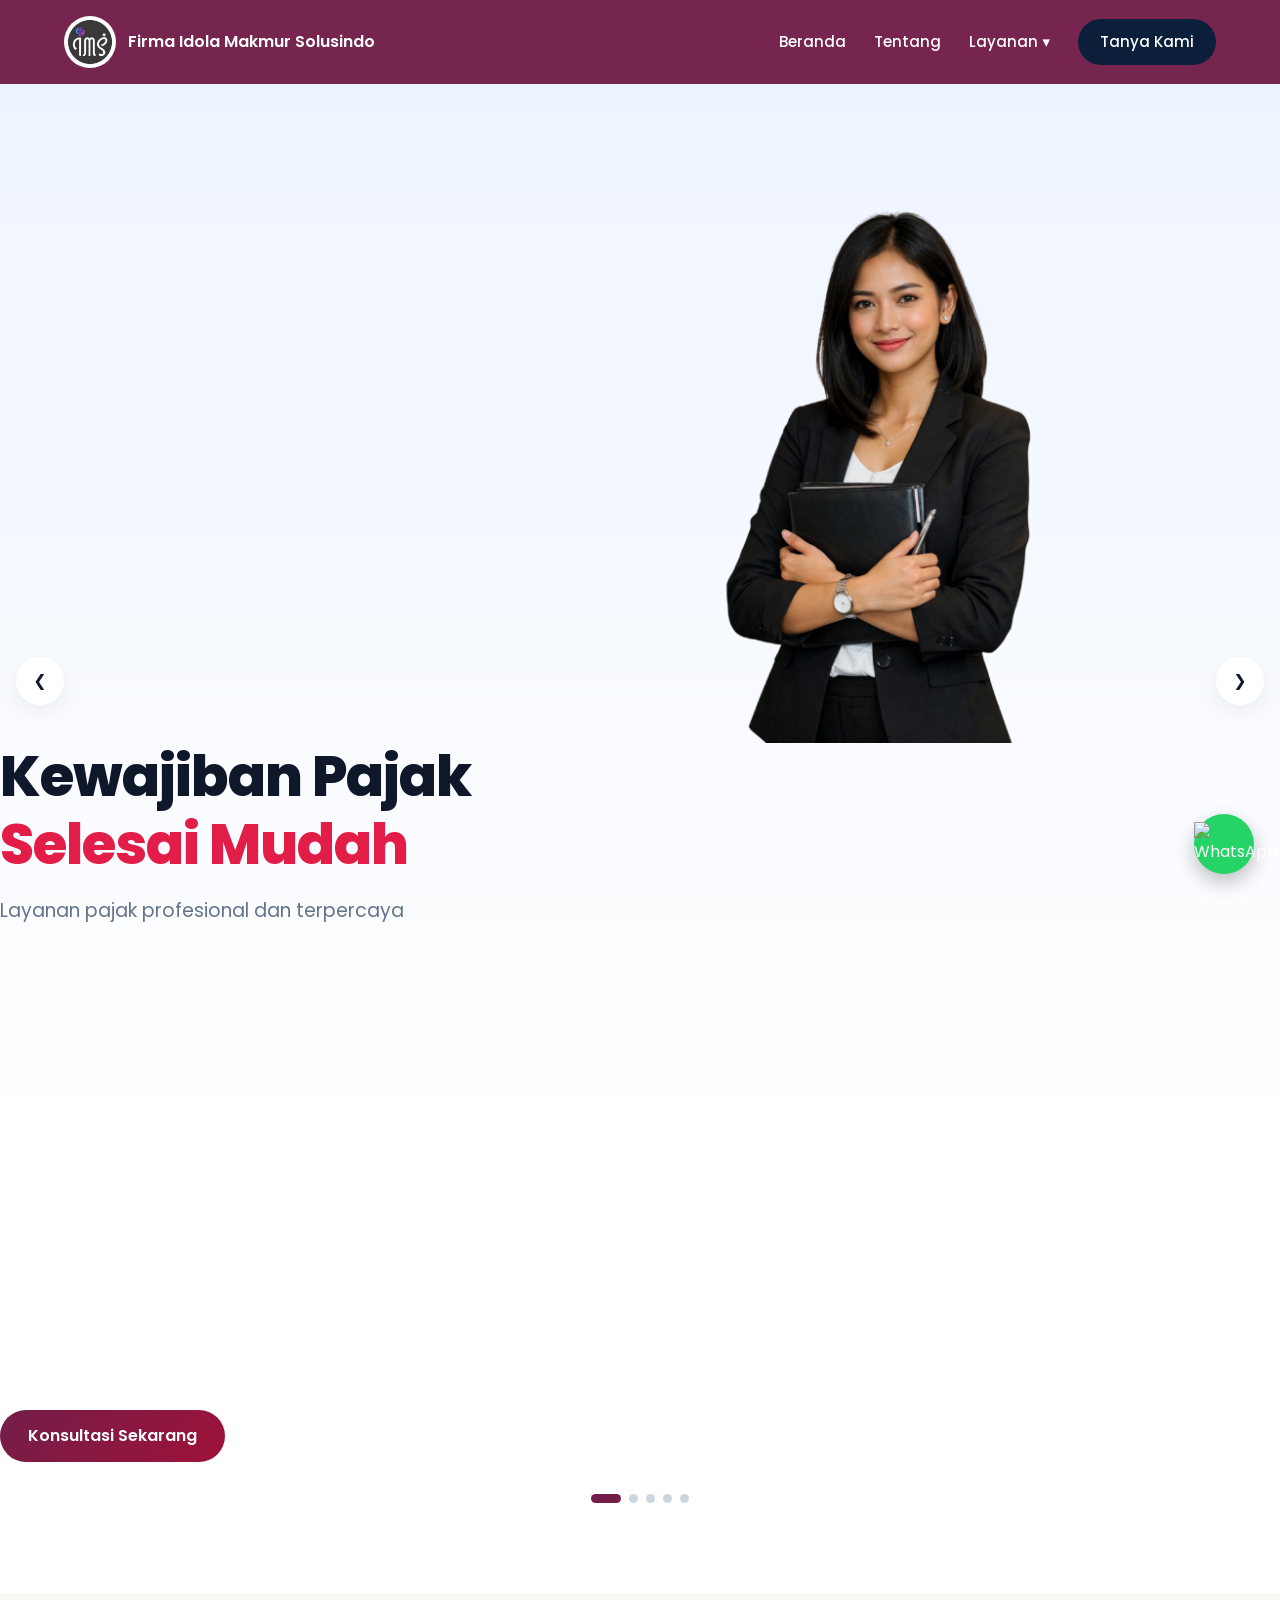
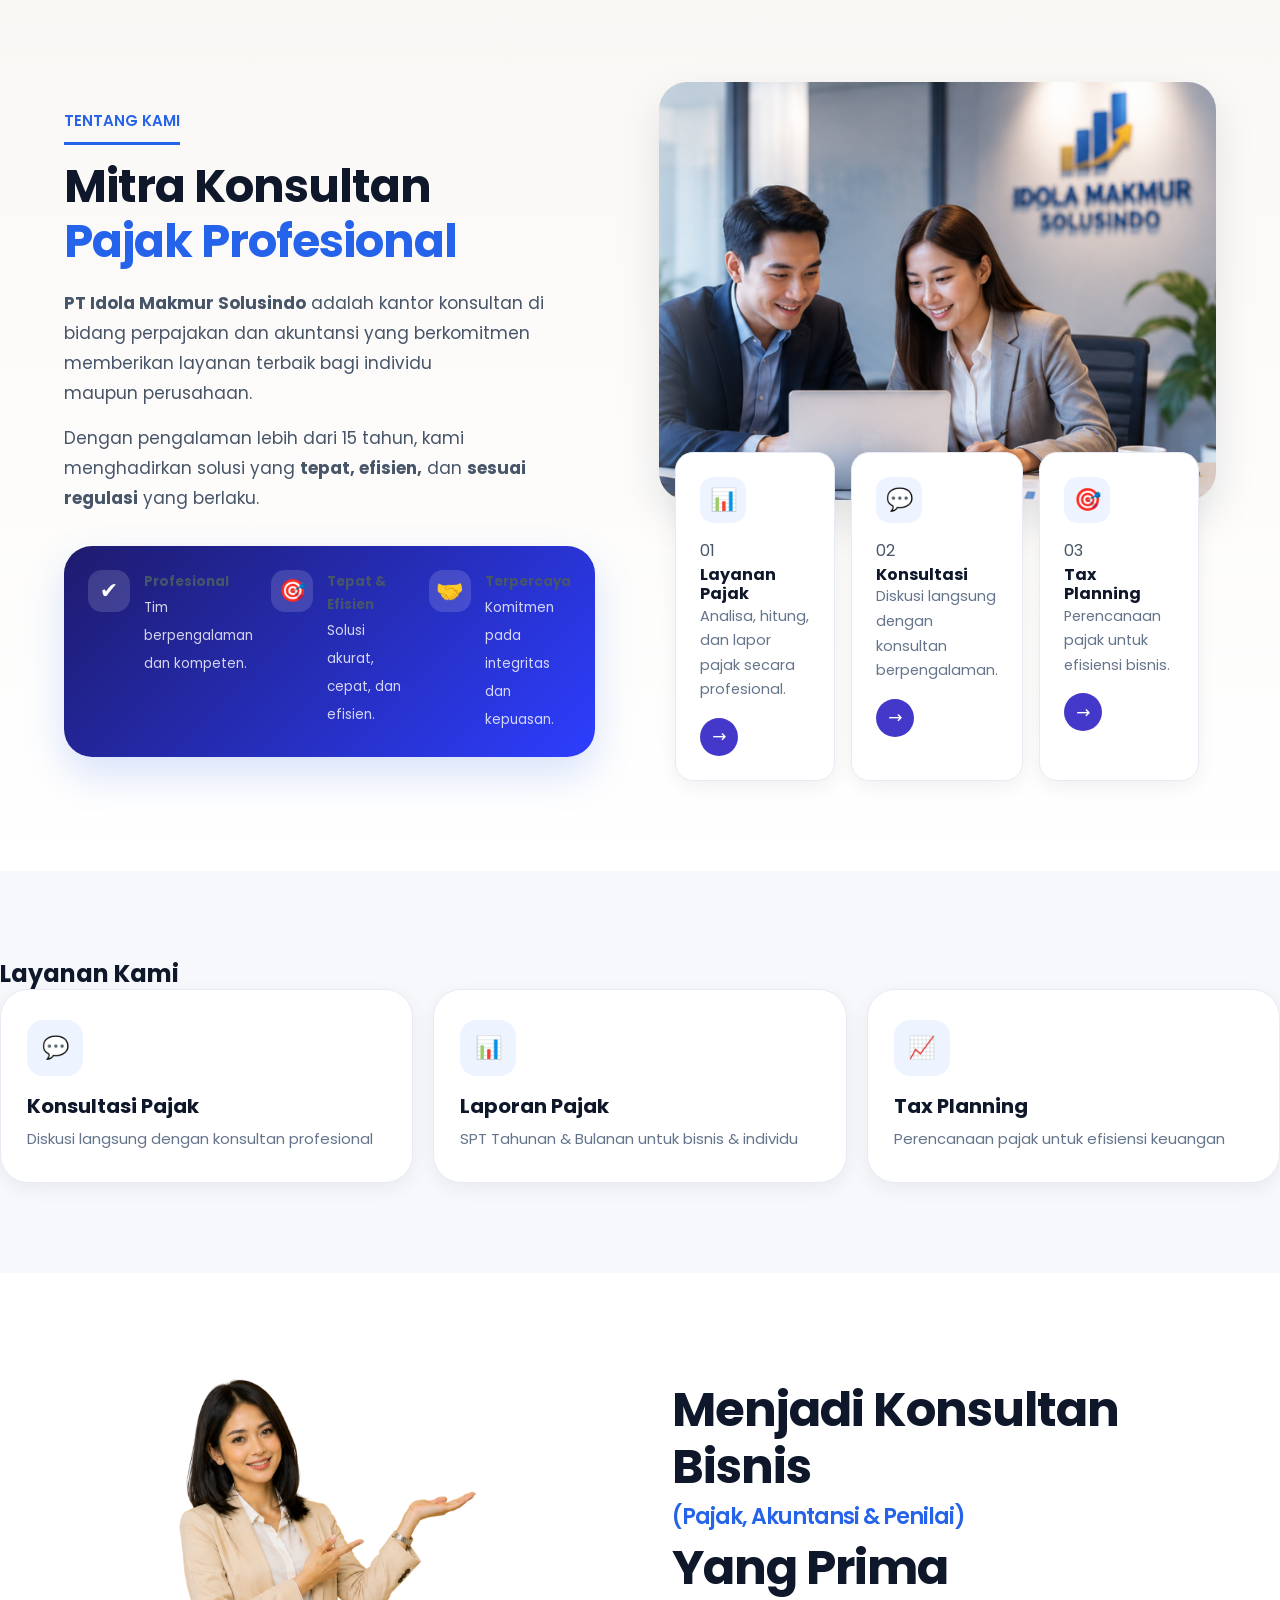
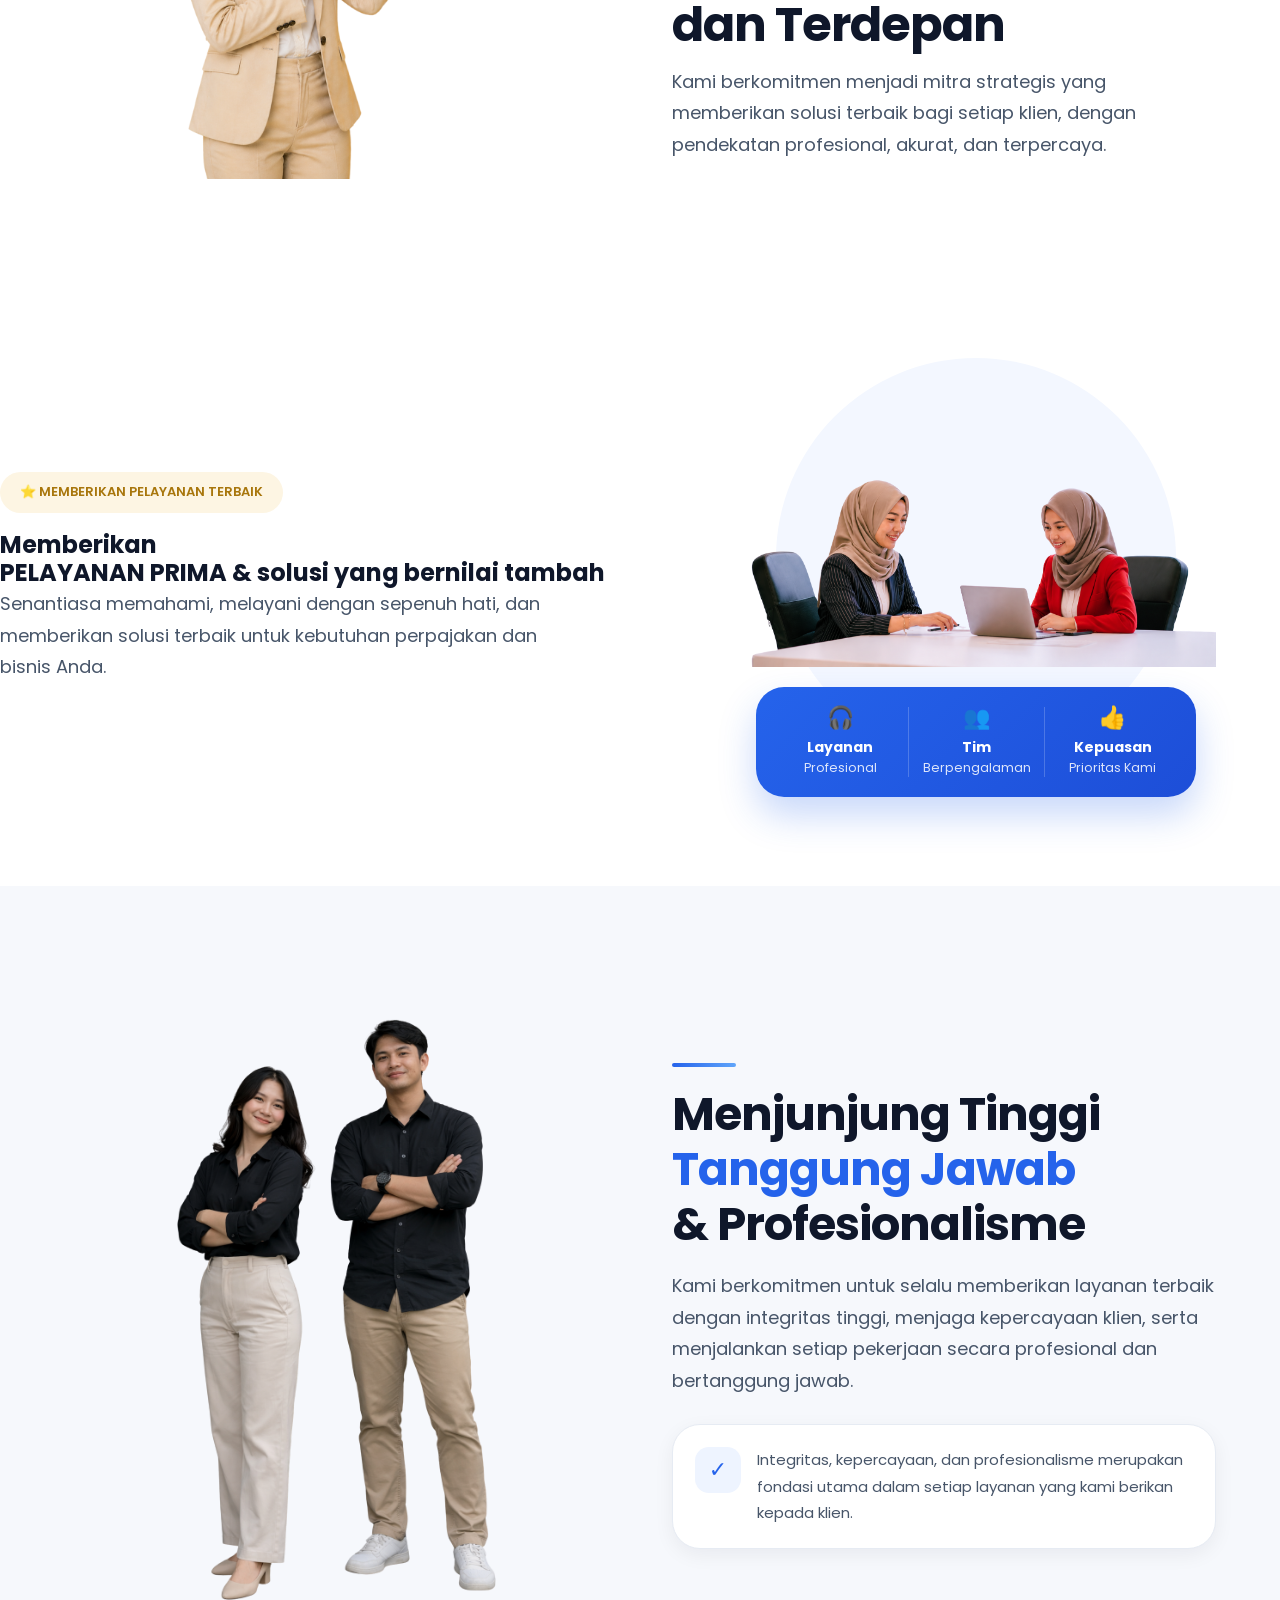
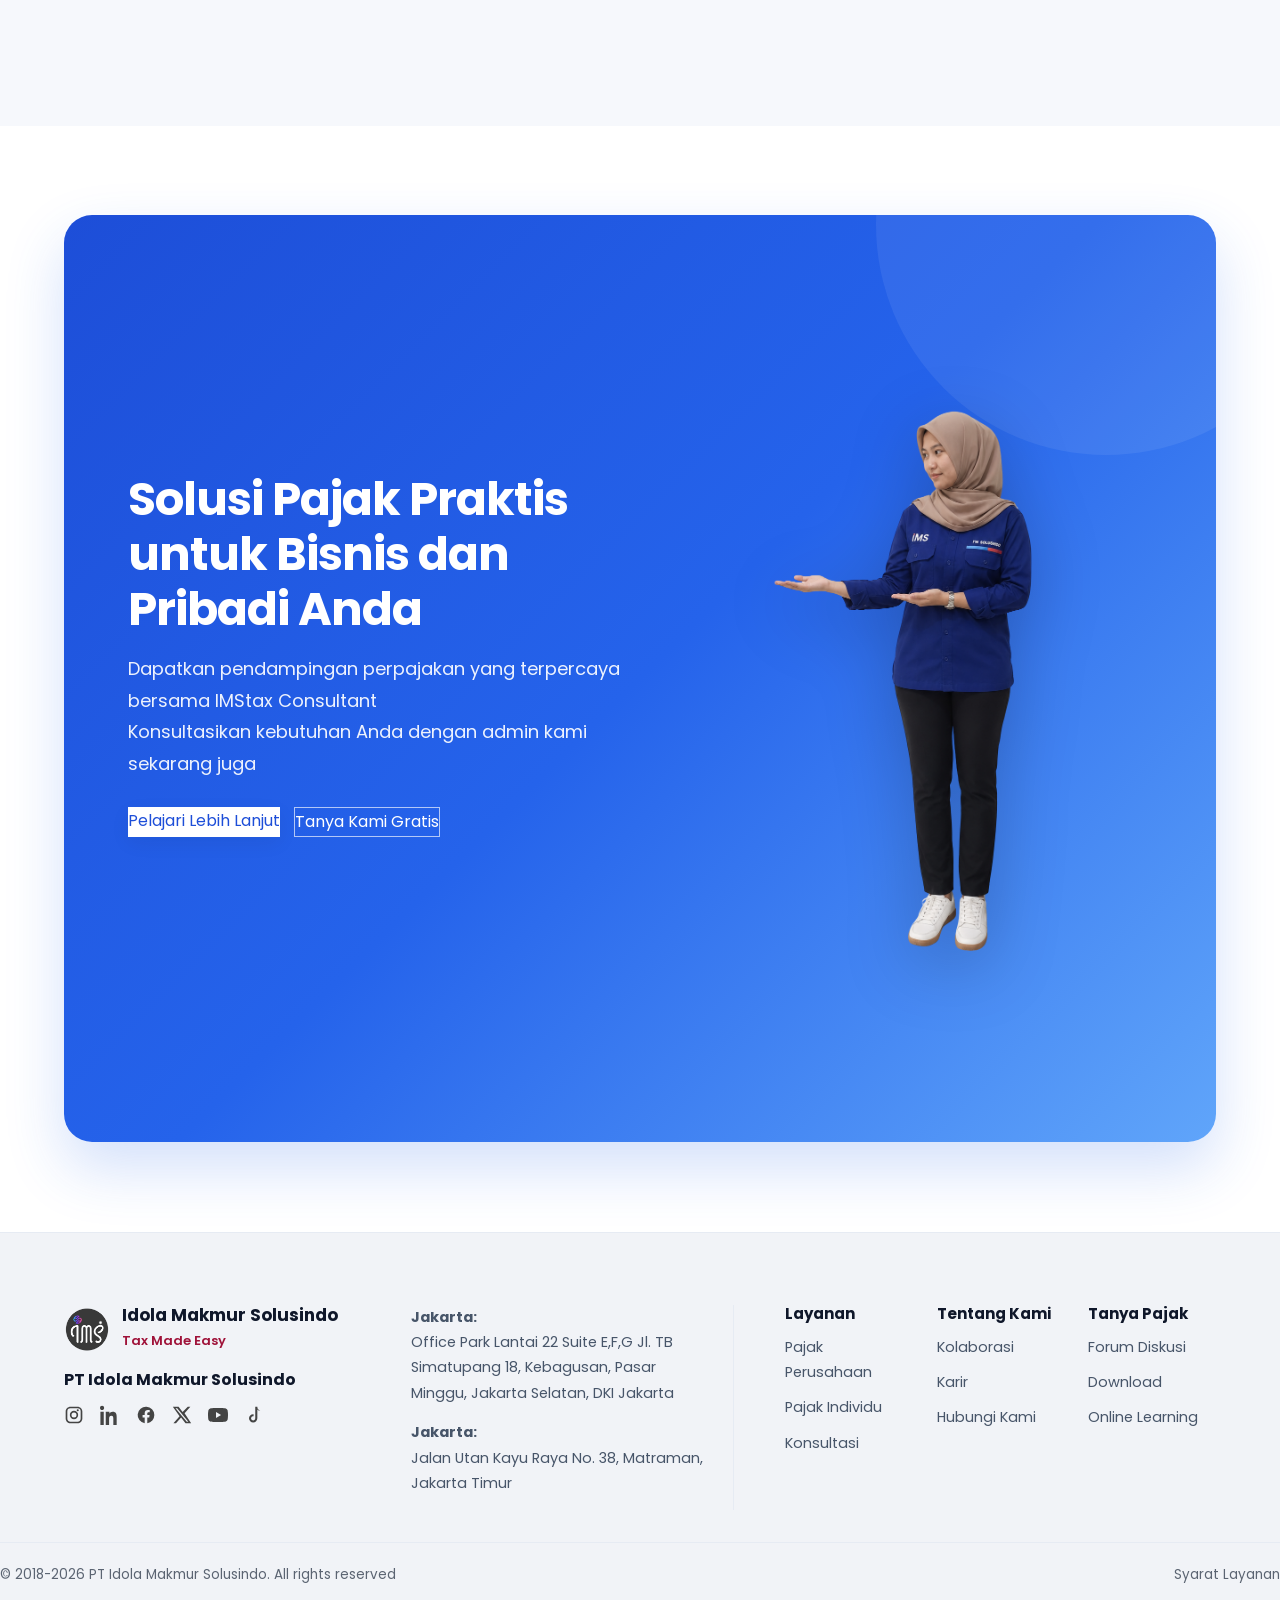
==== commit 1cacfa67: "Update index.html" ====
--- a/index.html
+++ b/index.html
@@ -1,414 +1,583 @@
 <!DOCTYPE html>
 <html lang="id">
 <head>
-<meta charset="UTF-8">
-<meta name="viewport" content="width=device-width, initial-scale=1.0">
-
-<title>Firma Idola Makmur Solusindo</title>
-<meta name="description" content="Konsultan pajak profesional dan terpercaya dengan pengalaman lebih dari 15 tahun.">
-<meta name="color-scheme" content="light only">
-<meta name="theme-color" content="#721e49">
-
-<link rel="preconnect" href="https://fonts.googleapis.com">
-<link rel="preconnect" href="https://fonts.gstatic.com" crossorigin>
-<link href="https://fonts.googleapis.com/css2?family=Poppins:wght@400;500;600;700;800&display=swap" rel="stylesheet">
-
-<link rel="stylesheet" href="style.css">
+  <meta charset="UTF-8">
+  <meta name="viewport" content="width=device-width, initial-scale=1.0">
+
+  <title>Firma Idola Makmur Solusindo</title>
+
+  <meta name="description" content="Konsultan pajak profesional dan terpercaya dengan pengalaman lebih dari 15 tahun.">
+
+  <!-- Matikan "Force Dark Mode" bawaan Chrome Android — situs ini didesain
+       hanya untuk tampilan terang, jadi jangan biarkan browser membalik
+       warna latar/teksnya sendiri. -->
+  <meta name="color-scheme" content="light only">
+
+  <link rel="stylesheet" href="style.css">
+
+  <link href="https://fonts.googleapis.com/css2?family=Poppins:wght@300;400;600;700;800&display=swap" rel="stylesheet">
 </head>
-
+  
 <body>
 
-<a href="#main" class="skip-link">Lompat ke konten</a>
-
-<a href="https://wa.me/6282129811869" target="_blank" rel="noopener" class="wa-float" aria-label="Chat WhatsApp">
-  <svg viewBox="0 0 24 24" fill="currentColor" aria-hidden="true">
-    <path d="M12.04 2C6.58 2 2.13 6.45 2.13 11.91c0 1.75.46 3.45 1.32 4.95L2 22l5.25-1.38a9.9 9.9 0 0 0 4.79 1.22h.01c5.46 0 9.91-4.45 9.91-9.91 0-2.65-1.03-5.14-2.9-7.01A9.82 9.82 0 0 0 12.04 2zm0 18.15h-.01a8.2 8.2 0 0 1-4.19-1.15l-.3-.18-3.12.82.83-3.04-.2-.31a8.18 8.18 0 0 1-1.26-4.38c0-4.54 3.7-8.24 8.25-8.24 2.2 0 4.27.86 5.83 2.42a8.19 8.19 0 0 1 2.41 5.83c0 4.54-3.7 8.23-8.24 8.23zm4.52-6.17c-.25-.12-1.47-.72-1.69-.81-.23-.08-.39-.12-.56.13-.16.24-.64.8-.78.97-.14.16-.29.18-.54.06-.25-.12-1.05-.39-1.99-1.23-.74-.66-1.23-1.47-1.38-1.72-.14-.25-.01-.38.11-.5.11-.11.25-.29.37-.43.13-.15.17-.25.25-.41.08-.17.04-.31-.02-.43-.06-.12-.56-1.34-.76-1.84-.2-.48-.41-.42-.56-.43h-.48c-.17 0-.43.06-.66.31-.23.25-.86.85-.86 2.07 0 1.22.89 2.4 1.01 2.56.12.17 1.75 2.67 4.23 3.74.59.26 1.05.41 1.41.52.59.19 1.13.16 1.56.1.48-.07 1.47-.6 1.67-1.18.21-.58.21-1.08.15-1.18-.06-.11-.23-.17-.48-.29z"/>
-  </svg>
+<a href="https://wa.me/6282129811869"
+   target="_blank"
+   class="wa-float">
+
+  <img src="https://cdn-icons-png.flaticon.com/512/733/733585.png"
+       alt="WhatsApp">
 </a>
-
-<!-- ================= HEADER ================= -->
-<header class="site-header">
-  <div class="container nav-bar nav">
-
-    <a class="logo" href="index.html">
+  
+<header>
+  <div class="container nav">
+    
+    <div class="logo">
       <img src="assets/logofirma.png" alt="Logo IMS">
-      <span class="logo-text">Firma Idola Makmur Solusindo</span>
-    </a>
-
-    <button id="menu-toggle" class="menu-toggle" aria-label="Buka menu" aria-expanded="false" aria-controls="menu">
-      <span class="menu-toggle-bar"></span>
-    </button>
-
-    <nav id="menu" aria-label="Menu utama">
-      <a href="index.html" class="is-current">Beranda</a>
-      <a href="tentang.html">Tentang</a>
-
-      <div class="dropdown">
-        <button class="dropdown-toggle" type="button" aria-expanded="false">
-          Layanan
-          <svg class="caret" viewBox="0 0 24 24" fill="none" stroke="currentColor" stroke-width="2.5" aria-hidden="true"><path d="M6 9l6 6 6-6"/></svg>
-        </button>
-
-        <div class="dropdown-menu">
-          <a href="konsultasi.html">Konsultasi Pajak</a>
-          <a href="sengketa.html">Sengketa Pajak</a>
-          <a href="akuntansi.html">Akuntansi &amp; Audit</a>
-          <a href="transfer.html">Transfer Pricing</a>
-          <a href="pelatihan.html">Pelatihan Pajak</a>
-        </div>
-      </div>
-
-      <a href="tanyakami.html" class="nav-cta">Tanya Kami</a>
-    </nav>
+     <span class="logo-text">Firma Idola Makmur Solusindo</span>
+    </div>
+
+   <button id="menu-toggle" class="menu-toggle">☰</button>
+
+    <nav id="menu">
+
+  <a href="#">Beranda</a>
+
+  <a href="tentang.html">Tentang</a>
+
+<div class="dropdown">
+
+  <button class="dropdown-toggle" type="button">
+    Layanan ▾
+  </button>
+
+  <div class="dropdown-menu">
+    <a href="konsultasi.html">Konsultasi Pajak</a>
+    <a href="sengketa.html">Sengketa Pajak</a>
+    <a href="akuntansi.html">Akuntansi & Audit</a>
+    <a href="transfer.html">Transfer Pricing</a>
+    <a href="pelatihan.html">Pelatihan Pajak</a>
+  </div>
+
+</div>
+
+  <a href="tanyakami.html" class="nav-cta">Tanya Kami</a>
+
+</nav>
 
   </div>
 </header>
 
-<div class="nav-overlay" hidden></div>
-
-<main id="main">
-
-<!-- ================= HERO SLIDER ================= -->
-<section class="hero-slider" aria-roledescription="carousel" aria-label="Sorotan layanan">
-
-  <div class="slides-viewport">
-    <div class="slides">
-
-      <article class="slide">
-        <div class="slide-inner container">
-          <div class="caption">
-            <h1>Kewajiban Pajak <span class="red">Selesai Mudah</span></h1>
-            <p>Layanan pajak profesional dan terpercaya</p>
-            <a href="tanyakami.html#form-pertanyaan" class="btn btn-primary">Konsultasi Sekarang</a>
-          </div>
-          <div class="slide-media">
-            <img src="assets/slide1.png" alt="" loading="eager" fetchpriority="high">
-          </div>
-        </div>
-      </article>
-
-      <article class="slide">
-        <div class="slide-inner container">
-          <div class="caption">
-            <h1>Check Up <span class="red">Pendampingan</span> Pajak <span class="red">Terpercaya</span></h1>
-            <p>Pastikan tidak ada kewajiban pajak masa lalu yang akan menghambat bisnis Anda di masa depan.</p>
-            <a href="tanyakami.html#form-pertanyaan" class="btn btn-primary">Konsultasi Sekarang</a>
-          </div>
-          <div class="slide-media">
-            <img src="assets/slide2.png" alt="" loading="lazy">
-          </div>
-        </div>
-      </article>
-
-      <article class="slide">
-        <div class="slide-inner container">
-          <div class="caption">
-            <h1>Laporan Pajak <span class="red">Cepat &amp; Akurat</span></h1>
-            <p>Proses mudah dengan hasil yang tepat dan terpercaya</p>
-            <a href="tanyakami.html#form-pertanyaan" class="btn btn-primary">Konsultasi Sekarang</a>
-          </div>
-          <div class="slide-media">
-            <img src="assets/slide3.png" alt="" loading="lazy">
-          </div>
-        </div>
-      </article>
-
-      <article class="slide">
-        <div class="slide-inner container">
-          <div class="caption">
-            <h1>Tim <span class="red">Profesional</span> Berpengalaman</h1>
-            <p>Lebih dari 15 tahun menangani perpajakan dan akuntansi</p>
-            <a href="tanyakami.html#form-pertanyaan" class="btn btn-primary">Konsultasi Sekarang</a>
-          </div>
-          <div class="slide-media">
-            <img src="assets/slide4.png" alt="" loading="lazy">
-          </div>
-        </div>
-      </article>
-
-      <article class="slide">
-        <div class="slide-inner container">
-          <div class="caption">
-            <h1>Konsultasi <span class="red">Gratis</span></h1>
-            <p>Mulai sekarang dan dapatkan solusi terbaik untuk bisnis Anda</p>
-            <a href="tanyakami.html#form-pertanyaan" class="btn btn-primary">Konsultasi Sekarang</a>
-          </div>
-          <div class="slide-media">
-            <img src="assets/slide5.png" alt="" loading="lazy">
-          </div>
-        </div>
-      </article>
-
-    </div>
-  </div>
-
-  <button class="slider-btn prev" type="button" aria-label="Slide sebelumnya">
-    <svg viewBox="0 0 24 24" fill="none" stroke="currentColor" stroke-width="2.2" aria-hidden="true"><path d="M15 6l-6 6 6 6"/></svg>
-  </button>
-  <button class="slider-btn next" type="button" aria-label="Slide berikutnya">
-    <svg viewBox="0 0 24 24" fill="none" stroke="currentColor" stroke-width="2.2" aria-hidden="true"><path d="M9 6l6 6-6 6"/></svg>
-  </button>
-
-  <div class="dots" aria-label="Pilih slide"></div>
+<div class="nav-overlay"></div>
+
+<section class="hero-slider">
+
+  <div class="slides">
+
+    <div class="slide slide-right active">
+      <img class="slide-bg" src="assets/slide1.png" alt="">
+      <div class="overlay overlay-light"></div>
+
+      <div class="caption right">
+        <h1>
+          Kewajiban Pajak <br>
+          <span class="red">Selesai Mudah</span>
+        </h1>
+
+        <p>Layanan pajak profesional dan terpercaya</p>
+
+      </div>
+    </div>
+
+    <div class="slide slide-right">
+      <img class="slide-bg" src="assets/slide2.png" alt="">
+      <div class="overlay overlay-light"></div>
+
+      <div class="caption right">
+        <h1>
+          Check Up <br>
+          <span class="red">Pendampingan</span><br>
+          Pajak <span class="red">Terpercaya</span>
+        </h1>
+
+        <p>
+          Pastikan tidak ada kewajiban pajak masa lalu <br>
+          yang akan menghambat bisnis Anda di masa depan.
+        </p>
+
+      </div>
+    </div>
+
+    <div class="slide slide-right">
+      <img class="slide-bg" src="assets/slide3.png" alt="">
+      <div class="overlay overlay-light"></div>
+
+      <div class="caption right">
+        <h1>
+          Laporan Pajak <br>
+          <span class="red">Cepat & Akurat</span>
+        </h1>
+
+        <p>
+          Proses mudah dengan hasil yang tepat dan terpercaya
+        </p>
+        
+      </div>
+    </div>
+
+    <div class="slide slide-right">
+      <img class="slide-bg" src="assets/slide4.png" alt="">
+      <div class="overlay overlay-light"></div>
+
+      <div class="caption right">
+        <h1>
+          Tim <span class="red">Profesional</span><br>
+          Berpengalaman
+        </h1>
+
+        <p>
+          Lebih dari 15<br> 
+          tahun menangani perpajakan dan akuntansi
+        </p>
+        
+      </div>
+    </div>
+
+    <div class="slide slide-right">
+      <img class="slide-bg" src="assets/slide5.png" alt="">
+      <div class="overlay overlay-light"></div>
+
+      <div class="caption right">
+        <h1>
+          Konsultasi <span class="red">Gratis</span>
+        </h1>
+
+        <p>
+          Mulai sekarang dan dapatkan solusi terbaik untuk bisnis Anda
+        </p>
+        
+      </div>
+    </div>
+
+  </div>
+
+<a href="tanyakami.html#form-pertanyaan" class="floating-consult">
+  Konsultasi Sekarang
+</a>
+
+  <button class="slider-btn prev" aria-label="Sebelumnya">&#10094;</button>
+  <button class="slider-btn next" aria-label="Berikutnya">&#10095;</button>
+
+  <div class="dots"></div>
 
 </section>
 
-<!-- ================= TENTANG ================= -->
 <section id="tentang" class="about-modern">
+
   <div class="container about-grid">
 
-    <div class="about-left reveal">
-      <p class="about-badge">TENTANG KAMI</p>
-
-      <h2>Mitra Konsultan <span>Pajak Profesional</span></h2>
-
-      <p><strong>PT Idola Makmur Solusindo</strong> adalah kantor konsultan di bidang perpajakan dan akuntansi yang berkomitmen memberikan layanan terbaik bagi individu maupun perusahaan.</p>
-
-      <p>Dengan pengalaman lebih dari 15 tahun, kami menghadirkan solusi yang <strong>tepat, efisien,</strong> dan <strong>sesuai regulasi</strong> yang berlaku.</p>
-
-      <ul class="about-mini-box">
-        <li class="mini-item">
-          <span class="mini-icon" aria-hidden="true">✔</span>
+    <!-- LEFT -->
+    <div class="about-left reveal-left">  
+
+      <span class="about-badge">
+        TENTANG KAMI
+      </span>
+
+      <h2>
+        Mitra Konsultan
+        <span>Pajak Profesional</span>
+      </h2>
+
+      <p>
+        <strong>PT Idola Makmur Solusindo</strong>
+        adalah kantor konsultan di bidang perpajakan dan
+        akuntansi yang berkomitmen memberikan layanan
+        terbaik bagi individu maupun perusahaan.
+      </p>
+
+      <p>
+        Dengan pengalaman lebih dari 15 tahun, kami
+        menghadirkan solusi yang
+        <strong>tepat, efisien,</strong> dan
+        <strong>sesuai regulasi</strong> yang berlaku.
+      </p>
+
+      <!-- MINI INFO -->
+      <div class="about-mini-box">
+
+        <div class="mini-item">
+          <div class="mini-icon">✔</div>
+
           <div>
-            <h3>Profesional</h3>
+            <h5>Profesional</h5>
             <span>Tim berpengalaman dan kompeten.</span>
           </div>
-        </li>
-        <li class="mini-item">
-          <span class="mini-icon" aria-hidden="true">🎯</span>
+        </div>
+
+        <div class="mini-item">
+          <div class="mini-icon">🎯</div>
+
           <div>
-            <h3>Tepat &amp; Efisien</h3>
+            <h5>Tepat & Efisien</h5>
             <span>Solusi akurat, cepat, dan efisien.</span>
           </div>
-        </li>
-        <li class="mini-item">
-          <span class="mini-icon" aria-hidden="true">🤝</span>
+        </div>
+
+        <div class="mini-item">
+          <div class="mini-icon">🤝</div>
+
           <div>
-            <h3>Terpercaya</h3>
+            <h5>Terpercaya</h5>
             <span>Komitmen pada integritas dan kepuasan.</span>
           </div>
-        </li>
-      </ul>
-    </div>
-
-    <div class="about-right reveal">
-      <figure class="about-image">
-        <img src="assets/pic4.png" alt="Tim Konsultan">
-      </figure>
-
+        </div>
+
+      </div>
+
+    </div>
+
+    <!-- RIGHT -->
+    <div class="about-right reveal-right">
+
+      <!-- IMAGE -->
+     <div class="about-image">
+  <div class="photo-placeholder">
+    <span>
+    <img src="assets/pic4.png" alt="Tim Konsultan">
+      </span>
+  </div>
+</div>
+      
+      <!-- CARDS -->
       <div class="about-cards">
-        <article class="about-card">
-          <span class="card-icon" aria-hidden="true">📊</span>
-          <span class="num">01</span>
-          <h3>Layanan Pajak</h3>
-          <p>Analisa, hitung, dan lapor pajak secara profesional.</p>
-          <span class="arrow" aria-hidden="true">→</span>
-        </article>
-
-        <article class="about-card">
-          <span class="card-icon" aria-hidden="true">💬</span>
-          <span class="num">02</span>
-          <h3>Konsultasi</h3>
-          <p>Diskusi langsung dengan konsultan berpengalaman.</p>
-          <span class="arrow" aria-hidden="true">→</span>
-        </article>
-
-        <article class="about-card">
-          <span class="card-icon" aria-hidden="true">🎯</span>
-          <span class="num">03</span>
-          <h3>Tax Planning</h3>
-          <p>Perencanaan pajak untuk efisiensi bisnis.</p>
-          <span class="arrow" aria-hidden="true">→</span>
-        </article>
-      </div>
-    </div>
-
-  </div>
+
+        <div class="about-card reveal-zoom">
+
+          <div class="card-icon">📊</div>
+
+          <span>01</span>
+
+          <h4>Layanan Pajak</h4>
+
+          <p>
+            Analisa, hitung, dan
+            lapor pajak secara profesional.
+          </p>
+
+          <div class="arrow">→</div>
+
+        </div>
+
+        <div class="about-card">
+          <div class="card-icon">💬</div>
+          <span>02</span>
+          <h4>Konsultasi</h4>
+
+          <p>
+            Diskusi langsung dengan
+            konsultan berpengalaman.
+          </p>
+
+          <div class="arrow">→</div>
+
+        </div>
+
+        <div class="about-card">
+          <div class="card-icon">🎯</div>
+          <span>03</span>
+          <h4>Tax Planning</h4>
+
+          <p>
+            Perencanaan pajak
+            untuk efisiensi bisnis.
+          </p>
+
+          <div class="arrow">→</div>
+
+        </div>
+
+      </div>
+
+    </div>
+
+  </div>
+
 </section>
-
-<!-- ================= LAYANAN ================= -->
+ 
 <section id="layanan" class="section">
-  <div class="container">
-    <h2 class="section-heading">Layanan Kami</h2>
-
-    <div class="layanan-grid">
-      <article class="layanan-card reveal">
-        <span class="icon" aria-hidden="true">💬</span>
-        <h3>Konsultasi Pajak</h3>
-        <p>Diskusi langsung dengan konsultan profesional</p>
-      </article>
-
-      <article class="layanan-card reveal">
-        <span class="icon" aria-hidden="true">📊</span>
-        <h3>Laporan Pajak</h3>
-        <p>SPT Tahunan &amp; Bulanan untuk bisnis &amp; individu</p>
-      </article>
-
-      <article class="layanan-card reveal">
-        <span class="icon" aria-hidden="true">📈</span>
-        <h3>Tax Planning</h3>
-        <p>Perencanaan pajak untuk efisiensi keuangan</p>
-      </article>
-    </div>
-  </div>
+  <h2>Layanan Kami</h2>
+
+  <div class="grid layanan-grid">
+
+  <div class="card layanan-card reveal-zoom">
+    <div class="icon">💬</div>
+    <h3>Konsultasi Pajak</h3>
+    <p>Diskusi langsung dengan konsultan profesional</p>
+  </div>
+
+  <div class="card layanan-card">
+    <div class="icon">📊</div>
+    <h3>Laporan Pajak</h3>
+    <p>SPT Tahunan & Bulanan untuk bisnis & individu</p>
+  </div>
+
+  <div class="card layanan-card">
+    <div class="icon">📈</div>
+    <h3>Tax Planning</h3>
+    <p>Perencanaan pajak untuk efisiensi keuangan</p>
+  </div>
+
+</div>
 </section>
 
-<!-- ================= VISI ================= -->
 <section class="vision-section">
   <div class="container vision-flex">
 
-    <figure class="vision-image reveal">
+    <!-- GAMBAR KIRI -->
+    <div class="vision-image reveal-left">
       <img src="assets/slide6.png" alt="Slide Visi Konsultan">
-    </figure>
-
-    <div class="vision-text reveal">
-      <h2>
-        Menjadi Konsultan Bisnis
-        <span class="blue">(Pajak, Akuntansi &amp; Penilai)</span>
-        Yang Prima dan Terdepan
-      </h2>
-
-      <p>Kami berkomitmen menjadi mitra strategis yang memberikan solusi terbaik bagi setiap klien, dengan pendekatan profesional, akurat, dan terpercaya.</p>
+    </div>
+
+    <!-- TEKS KANAN -->
+   <div class="vision-text reveal-right">
+
+<h2>
+    Menjadi Konsultan Bisnis<br>
+    <span class="blue">(Pajak, Akuntansi & Penilai)</span>
+    Yang Prima dan Terdepan
+</h2>
+      
+      <p>
+        Kami berkomitmen menjadi mitra strategis yang memberikan solusi terbaik
+        bagi setiap klien, dengan pendekatan profesional, akurat, dan terpercaya.
+      </p>
+
     </div>
 
   </div>
 </section>
 
-<!-- ================= PELAYANAN PRIMA ================= -->
 <section class="hero-modern">
-  <div class="container hero-container">
-
-    <div class="hero-content reveal">
-      <p class="hero-badge">⭐ MEMBERIKAN PELAYANAN TERBAIK</p>
-
-      <h2>
-        Memberikan
+
+  <div class="hero-container">
+
+    <!-- KIRI -->
+    <div class="hero-content reveal-left">
+
+      <div class="hero-badge">
+        ⭐ MEMBERIKAN PELAYANAN TERBAIK
+      </div>
+
+      <h1>
+        Memberikan <br>
         <span class="dark">PELAYANAN PRIMA</span>
-        &amp; <span class="gold">solusi yang bernilai tambah</span>
-      </h2>
-
-      <p>Senantiasa memahami, melayani dengan sepenuh hati, dan memberikan solusi terbaik untuk kebutuhan perpajakan dan bisnis Anda.</p>
-    </div>
-
-    <div class="hero-image reveal">
-      <div class="circle-bg" aria-hidden="true"></div>
+        &
+        <span class="gold">solusi yang bernilai tambah</span>
+      </h1>
+
+      <p>
+        Senantiasa memahami, melayani dengan sepenuh hati,
+        dan memberikan solusi terbaik untuk kebutuhan
+        perpajakan dan bisnis Anda.
+      </p>
+
+    </div>
+
+    <!-- KANAN -->
+    <div class="hero-image reveal-right">
+      <div class="circle-bg"></div>
       <img src="assets/pic1.png" alt="Pelayanan Prima">
-
-      <ul class="hero-bottom">
-        <li class="bottom-item">
-          <span class="bottom-icon" aria-hidden="true">🎧</span>
-          <span class="bottom-title">Layanan</span>
-          <span class="bottom-desc">Profesional</span>
-        </li>
-        <li class="bottom-item">
-          <span class="bottom-icon" aria-hidden="true">👥</span>
-          <span class="bottom-title">Tim</span>
-          <span class="bottom-desc">Berpengalaman</span>
-        </li>
-        <li class="bottom-item">
-          <span class="bottom-icon" aria-hidden="true">👍</span>
-          <span class="bottom-title">Kepuasan</span>
-          <span class="bottom-desc">Prioritas Kami</span>
-        </li>
-      </ul>
-    </div>
-
-  </div>
+     <div class="hero-bottom">
+
+  <div class="bottom-item">
+    <div class="bottom-icon">🎧</div>
+    <div class="bottom-title">Layanan</div>
+    <div class="bottom-desc">Profesional</div>
+  </div>
+
+  <div class="bottom-item">
+    <div class="bottom-icon">👥</div>
+    <div class="bottom-title">Tim</div>
+    <div class="bottom-desc">Berpengalaman</div>
+  </div>
+
+  <div class="bottom-item">
+    <div class="bottom-icon">👍</div>
+    <div class="bottom-title">Kepuasan</div>
+    <div class="bottom-desc">Prioritas Kami</div>
+  </div>
+
+</div>
+
+    </div>
+
+  </div>
+
 </section>
 
-<!-- ================= PROFESIONALISME ================= -->
-<section class="professional-section">
-  <div class="container professional-flex">
-
-    <figure class="professional-image reveal">
-      <img src="assets/pic6.png" alt="Profesionalisme">
-    </figure>
-
-    <div class="professional-text reveal">
-      <p class="eyebrow">PROFESIONALISME</p>
-
-      <div class="line" aria-hidden="true"></div>
-
-      <h2>Menjunjung Tinggi <span>Tanggung Jawab</span> &amp; Profesionalisme</h2>
-
-      <p>Kami berkomitmen untuk selalu memberikan layanan terbaik dengan integritas tinggi, menjaga kepercayaan klien, serta menjalankan setiap pekerjaan secara profesional dan bertanggung jawab.</p>
-
-      <div class="professional-highlight">
-        <span class="professional-highlight-icon" aria-hidden="true">✓</span>
-        <p class="professional-highlight-text">Integritas, kepercayaan, dan profesionalisme merupakan fondasi utama dalam setiap layanan yang kami berikan kepada klien.</p>
-      </div>
-    </div>
-
+  <section class="professional-section">
+  <div class="container">
+    <div class="professional-flex">
+
+      <!-- GAMBAR -->
+      <div class="professional-image reveal-left">
+        <img src="assets/pic6.png" alt="Profesionalisme">
+      </div>
+
+      <!-- TEKS -->
+      <div class="professional-text reveal-right">
+
+        <div class="line"></div>
+
+        <h2>
+          Menjunjung Tinggi
+          <span>Tanggung Jawab</span>
+          & Profesionalisme
+        </h2>
+
+        <p>
+          Kami berkomitmen untuk selalu memberikan layanan terbaik dengan integritas tinggi,
+          menjaga kepercayaan klien, serta menjalankan setiap pekerjaan secara profesional
+          dan bertanggung jawab.
+        </p>
+
+        <div class="professional-highlight">
+
+          <div class="professional-highlight-icon">
+            ✓
+          </div>
+
+          <div class="professional-highlight-text">
+            Integritas, kepercayaan, dan profesionalisme merupakan fondasi utama
+            dalam setiap layanan yang kami berikan kepada klien.
+          </div>
+
+        </div>
+
+      </div>
+
+    </div>
   </div>
 </section>
 
-<!-- ================= CTA ================= -->
+  <!-- ================= CTA RED SECTION ================= -->
 <section class="cta-red-section">
+
   <div class="container">
+
     <div class="cta-red-box">
 
-      <div class="cta-red-content reveal">
-        <h2>Solusi Pajak Praktis untuk Bisnis dan Pribadi Anda</h2>
-
-        <p>Dapatkan pendampingan perpajakan yang terpercaya bersama IMStax Consultant. Konsultasikan kebutuhan Anda dengan admin kami sekarang juga.</p>
+      <!-- KIRI -->
+      <div class="cta-red-content reveal-left">
+
+        <h2>
+          Solusi Pajak Praktis untuk Bisnis dan Pribadi Anda
+        </h2>
+<p>
+Dapatkan pendampingan perpajakan yang terpercaya bersama IMStax Consultant
+        <br>
+          Konsultasikan kebutuhan Anda dengan admin kami sekarang juga
+        </p>
 
         <div class="cta-red-buttons">
-          <a href="pelajari.html" class="btn btn-white">Pelajari Lebih Lanjut</a>
-          <a href="tanyakami.html#form-pertanyaan" class="btn btn-outline">Tanya Kami Gratis</a>
-        </div>
-      </div>
-
-      <figure class="cta-red-image reveal">
-        <img src="assets/pic5.png" alt="Admin IMS Tax">
-      </figure>
-
-    </div>
-  </div>
+          <a href="pelajari.html" class="btn-white">
+            Pelajari Lebih Lanjut
+          </a>
+
+          <a href="tanyakami.html#form-pertanyaan" class="btn-outline">
+            Tanya Kami Gratis
+          </a>
+        </div>
+
+      </div>
+
+      <!-- KANAN -->
+<div class="cta-red-image reveal-right">
+  <img src="assets/pic5.png" alt="Admin IMS Tax">
+</div>
+
+    <!-- ORNAMEN -->
+      <div class="shape shape1"></div>
+      <div class="shape shape2"></div>
+
+    </div>
+
+  </div>
+
 </section>
-
-</main>
 
 <!-- ================= FOOTER ================= -->
 <footer class="footer-modern">
+
   <div class="container footer-grid">
 
+    <!-- KOLOM 1 -->
     <div class="footer-brand">
+
       <div class="footer-logo">
-        <img src="assets/logofirma.png" alt="">
+        <img src="assets/logofirma.png" alt="Logo">
         <div>
           <h3>Idola Makmur Solusindo</h3>
           <span>Tax Made Easy</span>
         </div>
       </div>
 
-      <h4>PT Idola Makmur Solusindo</h4>
-
-      <div class="socials">
-        <a href="https://tr.ee/9Zqe-6UAyw" target="_blank" rel="noopener" aria-label="Instagram">
-          <svg xmlns="http://www.w3.org/2000/svg" width="20" height="20" fill="currentColor" viewBox="0 0 24 24"><path d="M7.75 2C4.57 2 2 4.57 2 7.75v8.5C2 19.43 4.57 22 7.75 22h8.5C19.43 22 22 19.43 22 16.25v-8.5C22 4.57 19.43 2 16.25 2h-8.5zm0 2h8.5A3.75 3.75 0 0 1 20 7.75v8.5A3.75 3.75 0 0 1 16.25 20h-8.5A3.75 3.75 0 0 1 4 16.25v-8.5A3.75 3.75 0 0 1 7.75 4zm8.75 1a1.25 1.25 0 1 0 0 2.5A1.25 1.25 0 0 0 16.5 5zM12 7a5 5 0 1 0 0 10a5 5 0 0 0 0-10zm0 2a3 3 0 1 1 0 6a3 3 0 0 1 0-6z"/></svg>
-        </a>
-        <a href="https://tr.ee/jNnNIstRWU" target="_blank" rel="noopener" aria-label="LinkedIn">
-          <svg xmlns="http://www.w3.org/2000/svg" width="20" height="20" fill="currentColor" viewBox="0 0 24 24"><path d="M4.98 3.5C4.98 4.88 3.86 6 2.48 6S0 4.88 0 3.5S1.12 1 2.48 1s2.5 1.12 2.5 2.5zM.5 8h4V24h-4V8zm7 0h3.8v2.2h.1c.53-1 1.84-2.2 3.8-2.2c4.06 0 4.8 2.67 4.8 6.14V24h-4v-7.1c0-1.7-.03-3.88-2.36-3.88c-2.37 0-2.74 1.85-2.74 3.76V24h-4V8z"/></svg>
-        </a>
-        <a href="https://tr.ee/PLvbKRprcy" target="_blank" rel="noopener" aria-label="Facebook">
-          <svg xmlns="http://www.w3.org/2000/svg" width="20" height="20" fill="currentColor" viewBox="0 0 24 24"><path d="M22 12A10 10 0 1 0 10.44 21.88v-6.99H7.9V12h2.54V9.8c0-2.5 1.49-3.89 3.77-3.89c1.09 0 2.23.19 2.23.19v2.46h-1.26c-1.24 0-1.63.77-1.63 1.56V12h2.77l-.44 2.89h-2.33v6.99A10 10 0 0 0 22 12z"/></svg>
-        </a>
-        <a href="https://tr.ee/SqKLYy2mno" target="_blank" rel="noopener" aria-label="X">
-          <svg xmlns="http://www.w3.org/2000/svg" width="20" height="20" fill="currentColor" viewBox="0 0 24 24"><path d="M18.9 2H22l-6.9 7.88L23 22h-6.8l-5.3-6.92L4.8 22H1.7l7.4-8.45L1 2h6.9l4.8 6.3L18.9 2zm-1.2 18h1.9L6.2 3.9H4.2L17.7 20z"/></svg>
-        </a>
-        <a href="https://tr.ee/SUY4Rzmbqt" target="_blank" rel="noopener" aria-label="YouTube">
-          <svg xmlns="http://www.w3.org/2000/svg" width="20" height="20" fill="currentColor" viewBox="0 0 24 24"><path d="M23.5 6.2a3 3 0 0 0-2.1-2.1C19.5 3.5 12 3.5 12 3.5s-7.5 0-9.4.6A3 3 0 0 0 .5 6.2A31.7 31.7 0 0 0 0 12a31.7 31.7 0 0 0 .5 5.8a3 3 0 0 0 2.1 2.1c1.9.6 9.4.6 9.4.6s7.5 0 9.4-.6a3 3 0 0 0 2.1-2.1A31.7 31.7 0 0 0 24 12a31.7 31.7 0 0 0-.5-5.8zM9.6 15.5v-7l6.1 3.5l-6.1 3.5z"/></svg>
-        </a>
-        <a href="https://tr.ee/8Pi6Vyrb29" target="_blank" rel="noopener" aria-label="TikTok">
-          <svg xmlns="http://www.w3.org/2000/svg" width="20" height="20" fill="currentColor" viewBox="0 0 24 24"><path d="M19.59 6.69A4.83 4.83 0 0 1 16 5.26V16a5 5 0 1 1-5-5c.17 0 .34.01.5.03v2.54a2.5 2.5 0 1 0 2 2.43V2h2.5a4.83 4.83 0 0 0 3.59 4.69v0z"/></svg>
-        </a>
-      </div>
-    </div>
-
+      <h4>
+        PT Idola Makmur Solusindo
+      </h4>
+
+     <div class="socials">
+
+  <!-- Instagram -->
+  <a href="https://tr.ee/9Zqe-6UAyw" target="_blank" rel="noopener" aria-label="Instagram">
+    <svg xmlns="http://www.w3.org/2000/svg" width="20" height="20" fill="currentColor" viewBox="0 0 24 24">
+      <path d="M7.75 2C4.57 2 2 4.57 2 7.75v8.5C2 19.43 4.57 22 7.75 22h8.5C19.43 22 22 19.43 22 16.25v-8.5C22 4.57 19.43 2 16.25 2h-8.5zm0 2h8.5A3.75 3.75 0 0 1 20 7.75v8.5A3.75 3.75 0 0 1 16.25 20h-8.5A3.75 3.75 0 0 1 4 16.25v-8.5A3.75 3.75 0 0 1 7.75 4zm8.75 1a1.25 1.25 0 1 0 0 2.5A1.25 1.25 0 0 0 16.5 5zM12 7a5 5 0 1 0 0 10a5 5 0 0 0 0-10zm0 2a3 3 0 1 1 0 6a3 3 0 0 1 0-6z"/>
+    </svg>
+  </a>
+
+  <!-- LinkedIn -->
+  <a href="https://tr.ee/jNnNIstRWU" target="_blank" rel="noopener" aria-label="LinkedIn">
+    <svg xmlns="http://www.w3.org/2000/svg" width="20" height="20" fill="currentColor" viewBox="0 0 24 24">
+      <path d="M4.98 3.5C4.98 4.88 3.86 6 2.48 6S0 4.88 0 3.5S1.12 1 2.48 1s2.5 1.12 2.5 2.5zM.5 8h4V24h-4V8zm7 0h3.8v2.2h.1c.53-1 1.84-2.2 3.8-2.2c4.06 0 4.8 2.67 4.8 6.14V24h-4v-7.1c0-1.7-.03-3.88-2.36-3.88c-2.37 0-2.74 1.85-2.74 3.76V24h-4V8z"/>
+    </svg>
+  </a>
+
+  <!-- Facebook -->
+  <a href="https://tr.ee/PLvbKRprcy" target="_blank" rel="noopener" aria-label="Facebook">
+    <svg xmlns="http://www.w3.org/2000/svg" width="20" height="20" fill="currentColor" viewBox="0 0 24 24">
+      <path d="M22 12A10 10 0 1 0 10.44 21.88v-6.99H7.9V12h2.54V9.8c0-2.5 1.49-3.89 3.77-3.89c1.09 0 2.23.19 2.23.19v2.46h-1.26c-1.24 0-1.63.77-1.63 1.56V12h2.77l-.44 2.89h-2.33v6.99A10 10 0 0 0 22 12z"/>
+    </svg>
+  </a>
+
+  <!-- X / Twitter -->
+  <a href="https://tr.ee/SqKLYy2mno" target="_blank" rel="noopener" aria-label="X">
+    <svg xmlns="http://www.w3.org/2000/svg" width="20" height="20" fill="currentColor" viewBox="0 0 24 24">
+      <path d="M18.9 2H22l-6.9 7.88L23 22h-6.8l-5.3-6.92L4.8 22H1.7l7.4-8.45L1 2h6.9l4.8 6.3L18.9 2zm-1.2 18h1.9L6.2 3.9H4.2L17.7 20z"/>
+    </svg>
+  </a>
+
+  <!-- YouTube -->
+  <a href="https://tr.ee/SUY4Rzmbqt" target="_blank" rel="noopener" aria-label="YouTube">
+    <svg xmlns="http://www.w3.org/2000/svg" width="20" height="20" fill="currentColor" viewBox="0 0 24 24">
+      <path d="M23.5 6.2a3 3 0 0 0-2.1-2.1C19.5 3.5 12 3.5 12 3.5s-7.5 0-9.4.6A3 3 0 0 0 .5 6.2A31.7 31.7 0 0 0 0 12a31.7 31.7 0 0 0 .5 5.8a3 3 0 0 0 2.1 2.1c1.9.6 9.4.6 9.4.6s7.5 0 9.4-.6a3 3 0 0 0 2.1-2.1A31.7 31.7 0 0 0 24 12a31.7 31.7 0 0 0-.5-5.8zM9.6 15.5v-7l6.1 3.5l-6.1 3.5z"/>
+    </svg>
+  </a>
+
+  <!-- TikTok -->
+  <a href="https://tr.ee/8Pi6Vyrb29" target="_blank" rel="noopener" aria-label="TikTok">
+    <svg xmlns="http://www.w3.org/2000/svg" width="20" height="20" fill="currentColor" viewBox="0 0 24 24">
+      <path d="M19.59 6.69A4.83 4.83 0 0 1 16 5.26V16a5 5 0 1 1-5-5c.17 0 .34.01.5.03v2.54a2.5 2.5 0 1 0 2 2.43V2h2.5a4.83 4.83 0 0 0 3.59 4.69v0z"/>
+    </svg>
+  </a>
+
+</div>
+      </div>
+
+    <!-- KOLOM 2 -->
     <div class="footer-address">
+
       <p>
         <strong>Jakarta:</strong><br>
-        Office Park Lantai 22 Suite E, F, G<br>
+        Office Park Lantai 22 Suite E,F,G
         Jl. TB Simatupang 18, Kebagusan, Pasar Minggu, Jakarta Selatan, DKI Jakarta
       </p>
 
@@ -416,37 +585,46 @@
         <strong>Jakarta:</strong><br>
         Jalan Utan Kayu Raya No. 38, Matraman, Jakarta Timur
       </p>
-    </div>
-
+
+    </div>
+
+    <!-- KOLOM 3 -->
     <div class="footer-links">
+
       <div>
         <h4>Layanan</h4>
-        <a href="konsultasi.html">Pajak Perusahaan</a>
-        <a href="konsultasi.html">Pajak Individu</a>
-        <a href="konsultasi.html">Konsultasi</a>
-      </div>
+        <a href="#">Pajak Perusahaan</a>
+        <a href="#">Pajak Individu</a>
+        <a href="#">Konsultasi</a>
+      </div>
+
       <div>
         <h4>Tentang Kami</h4>
-        <a href="tentang.html">Kolaborasi</a>
-        <a href="tentang.html">Karir</a>
-        <a href="tanyakami.html">Hubungi Kami</a>
-      </div>
+        <a href="#">Kolaborasi</a>
+        <a href="#">Karir</a>
+        <a href="#">Hubungi Kami</a>
+      </div>
+
       <div>
         <h4>Tanya Pajak</h4>
-        <a href="tanyakami.html">Forum Diskusi</a>
-        <a href="tanyakami.html">Download</a>
-        <a href="pelatihan.html">Online Learning</a>
-      </div>
-    </div>
-
-  </div>
-
-  <div class="container footer-bottom">
-    <span>© 2018-2026 PT Idola Makmur Solusindo. All rights reserved</span>
-    <span>Syarat Layanan</span>
-  </div>
+        <a href="#">Forum Diskusi</a>
+        <a href="#">Download</a>
+        <a href="#">Online Learning</a>
+      </div>
+
+    </div>
+
+  </div>
+
+<div class="footer-bottom">
+  <span>© 2018-2026 PT Idola Makmur Solusindo. All rights reserved</span>
+
+  <span>Syarat Layanan</span>
+</div>
+
 </footer>
 
 <script src="script.js"></script>
+
 </body>
 </html>
--- a/style.css
+++ b/style.css
@@ -166,6 +166,7 @@
 /* =========================================================
    HEADER
    ========================================================= */
+header,
 .site-header {
   position: fixed;
   inset: 0 0 auto 0;
@@ -177,7 +178,8 @@
   z-index: 9999;
 }
 
-.nav-bar {
+.nav-bar,
+header .nav {
   display: flex;
   align-items: center;
   justify-content: space-between;
@@ -221,6 +223,10 @@
   flex: none;
   display: grid;
   place-items: center;
+  /* fallback kalau markup lama masih pakai karakter ☰ */
+  color: #fff;
+  font-size: 26px;
+  line-height: 1;
 }
 
 .menu-toggle-bar,
@@ -242,8 +248,10 @@
 .menu-toggle[aria-expanded="true"] .menu-toggle-bar::after  { transform: rotate(-45deg); }
 
 /* nav */
+header nav,
 #menu { display: flex; align-items: center; gap: 28px; }
 
+header nav > a,
 #menu > a,
 .dropdown-toggle {
   color: #fff;
@@ -256,7 +264,8 @@
   transition: opacity .2s;
 }
 
-#menu > a:hover, .dropdown-toggle:hover { opacity: .75; }
+header nav > a:hover, #menu > a:hover, .dropdown-toggle:hover { opacity: .75; }
+header nav > a.is-current,
 #menu > a.is-current { text-decoration: underline; text-underline-offset: 7px; }
 
 .caret { width: 16px; height: 16px; transition: transform .25s; }
@@ -310,6 +319,7 @@
 
 /* --- nav mobile --- */
 @media (max-width: 991px) {
+  header nav,
   #menu {
     position: fixed;
     top: var(--header-h);
@@ -330,8 +340,10 @@
     z-index: 9999;
   }
 
+  header nav.active,
   #menu.active { opacity: 1; visibility: visible; transform: translateY(0); }
 
+  header nav > a,
   #menu > a, .dropdown-toggle {
     width: 100%;
     padding: 14px 4px;
@@ -1371,3 +1383,78 @@
   }
   .slides { transition: none !important; }
 }
+
+/* =========================================================
+   AKSEN TEKS & ELEMEN YANG DIPAKAI DI KONTEN ASLI
+   ========================================================= */
+
+/* highlight merah di judul slider */
+.caption .red { color: #e11d48; }
+
+/* judul "Mitra Konsultan / Pajak Profesional" */
+.about-left h2 span { display: block; color: var(--blue); }
+
+/* judul visi: baris kurung jadi baris sendiri & lebih kecil */
+.vision-text h2 .blue {
+  display: block;
+  color: var(--blue);
+  font-size: clamp(17px, 2vw, 22px);
+  font-weight: 600;
+  line-height: 1.4;
+  margin-block: 6px;
+}
+
+/* judul pelayanan prima */
+.hero-content h2 .dark { display: block; color: var(--ink); }
+.hero-content h2 .gold { color: #b8860b; }
+
+/* judul profesionalisme */
+.professional-text h2 span { color: var(--blue); }
+
+/* nomor 01 / 02 / 03 di kartu tentang */
+.about-card .num {
+  display: block;
+  margin-bottom: 8px;
+  color: #4338ca;
+  font-size: 14px;
+  font-weight: 700;
+  letter-spacing: .5px;
+}
+
+/* panah di kartu tentang */
+.about-card .arrow {
+  display: grid;
+  place-items: center;
+  width: 38px;
+  height: 38px;
+  margin-top: 16px;
+  border-radius: 50%;
+  background: #4338ca;
+  color: #fff;
+  font-size: 17px;
+  transition: transform .25s ease;
+}
+.about-card:hover .arrow { transform: translateX(4px); }
+
+/* ikon emoji: hilangkan latar biru supaya emoji tidak "kotak" */
+.card-icon, .layanan-card .icon, .mini-icon, .prima-icon, .tentang-card .icon {
+  font-size: 22px;
+  line-height: 1;
+}
+
+/* ikon di panel biru bawah gambar */
+.bottom-icon {
+  display: block;
+  margin-bottom: 6px;
+  font-size: 22px;
+  line-height: 1;
+}
+
+/* garis aksen di blok profesionalisme */
+.professional-text .line {
+  width: 64px;
+  height: 4px;
+  margin-bottom: 20px;
+  border-radius: 999px;
+  background: linear-gradient(90deg, var(--blue), #60a5fa);
+}
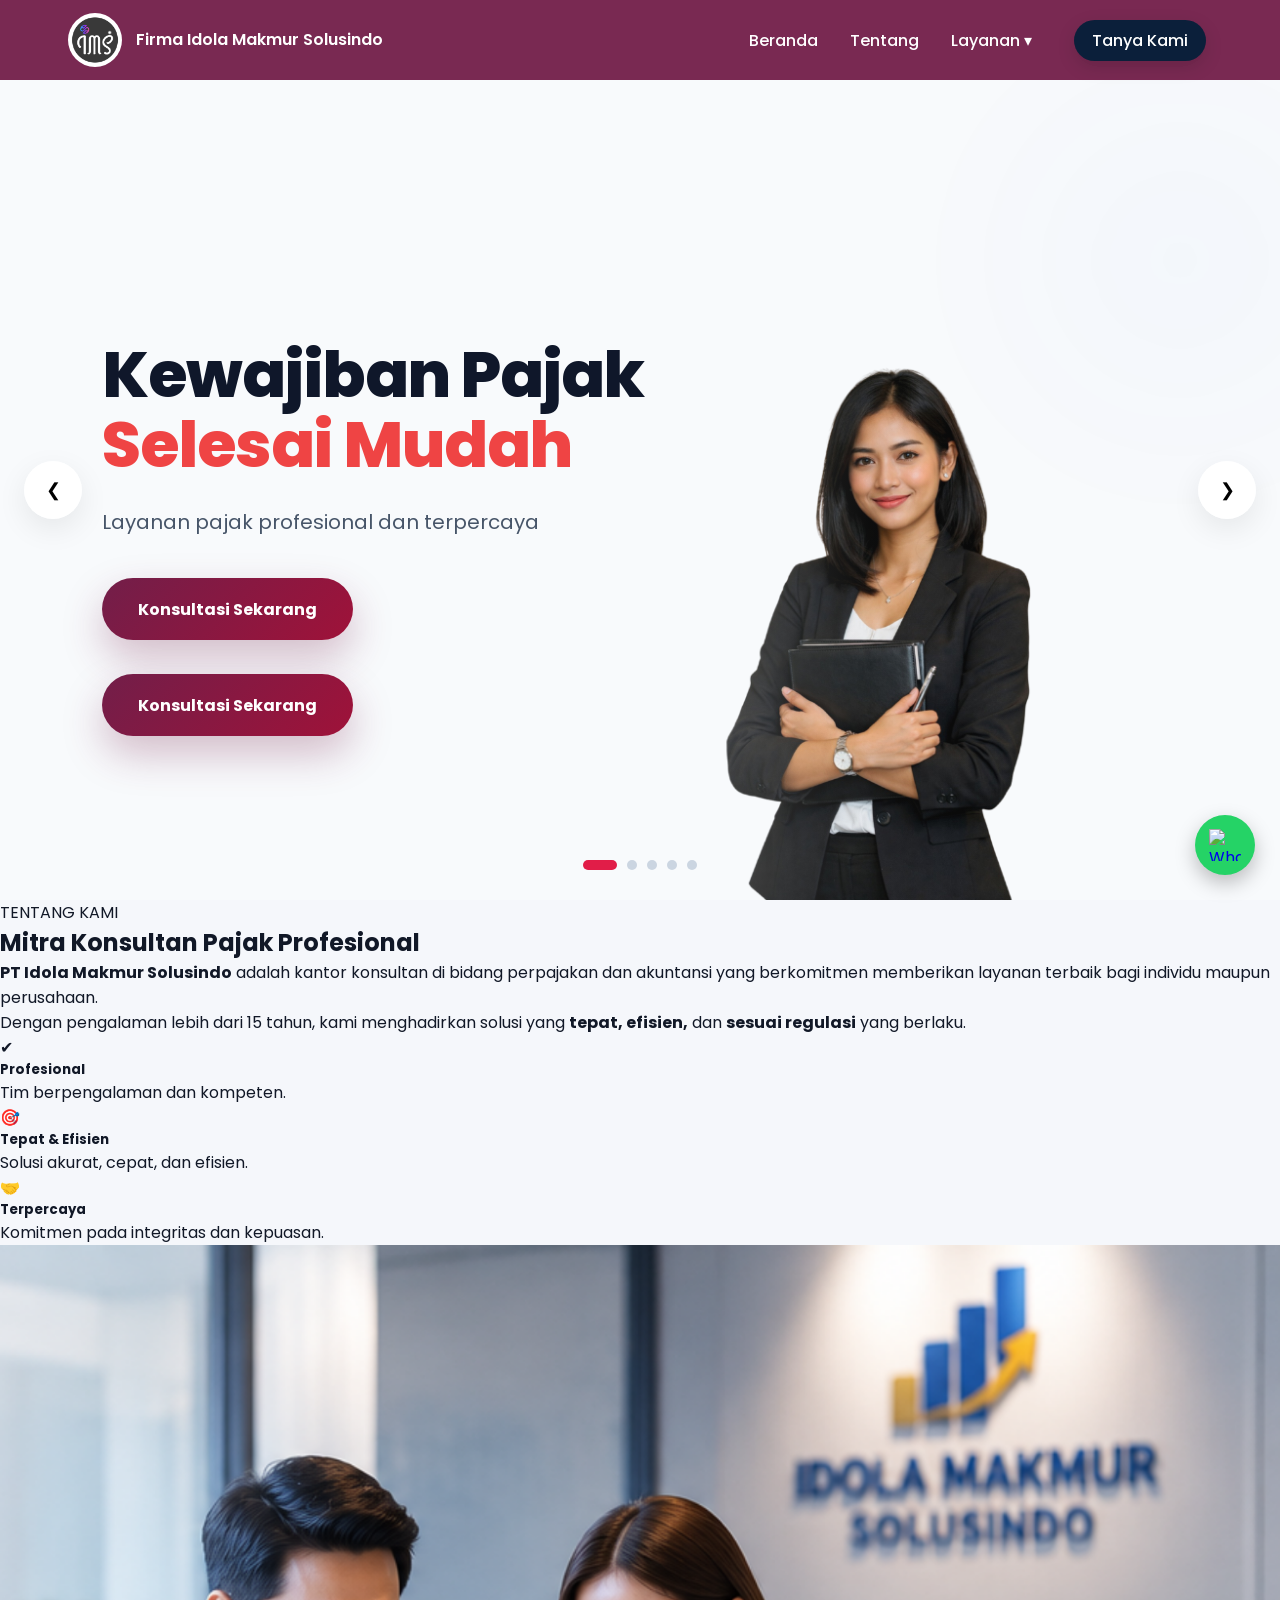
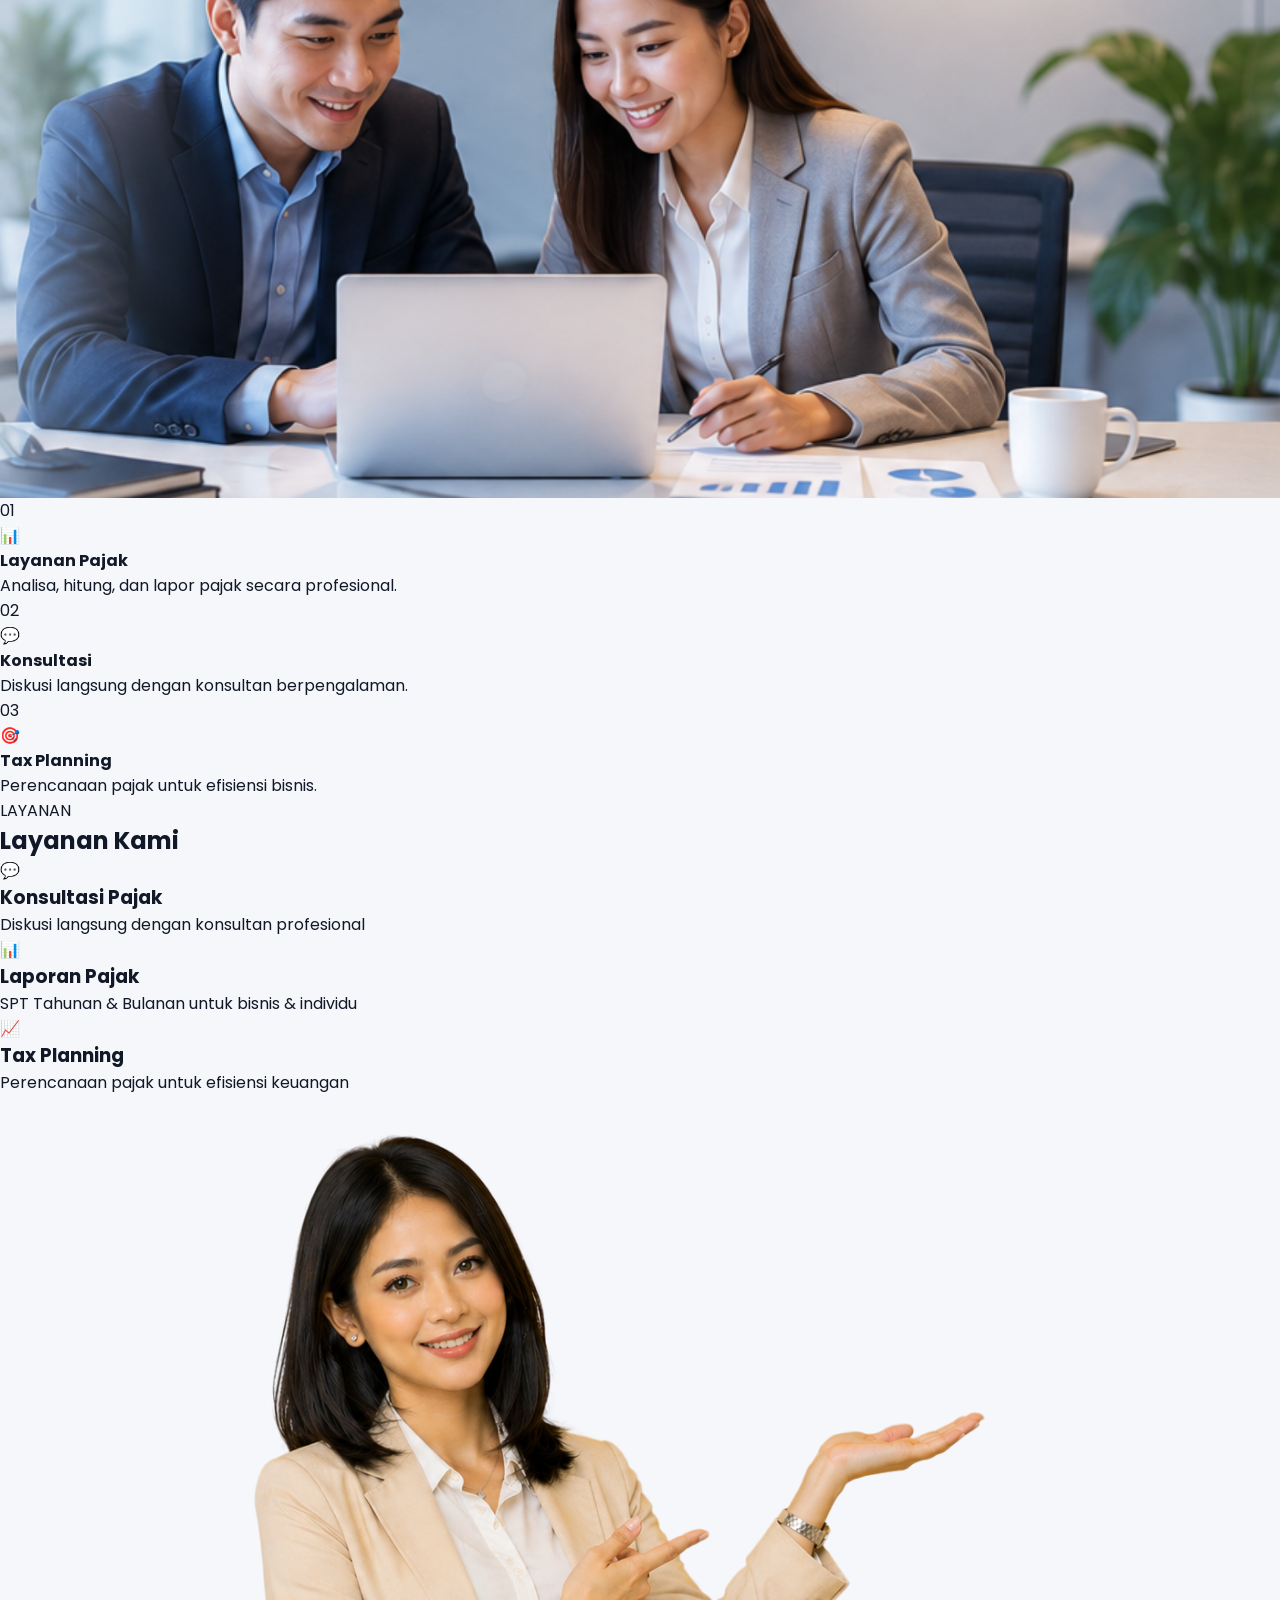
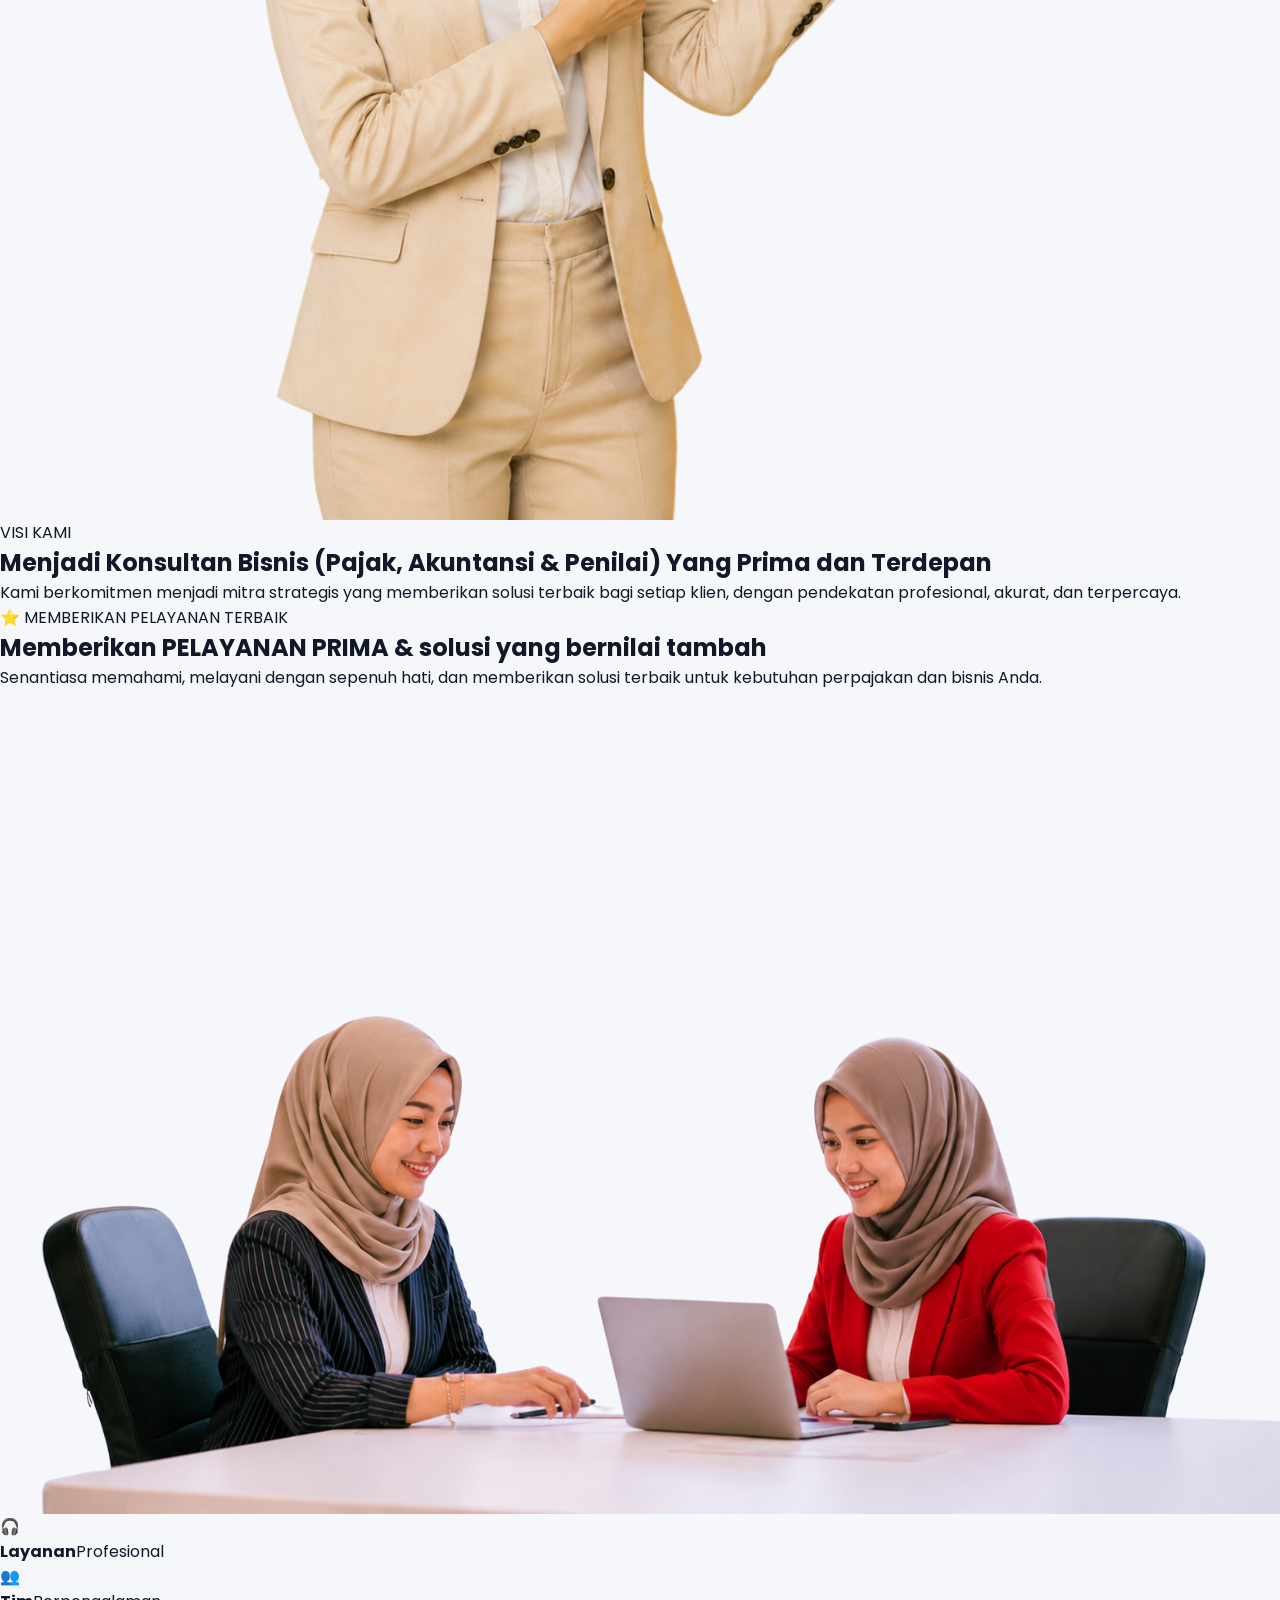
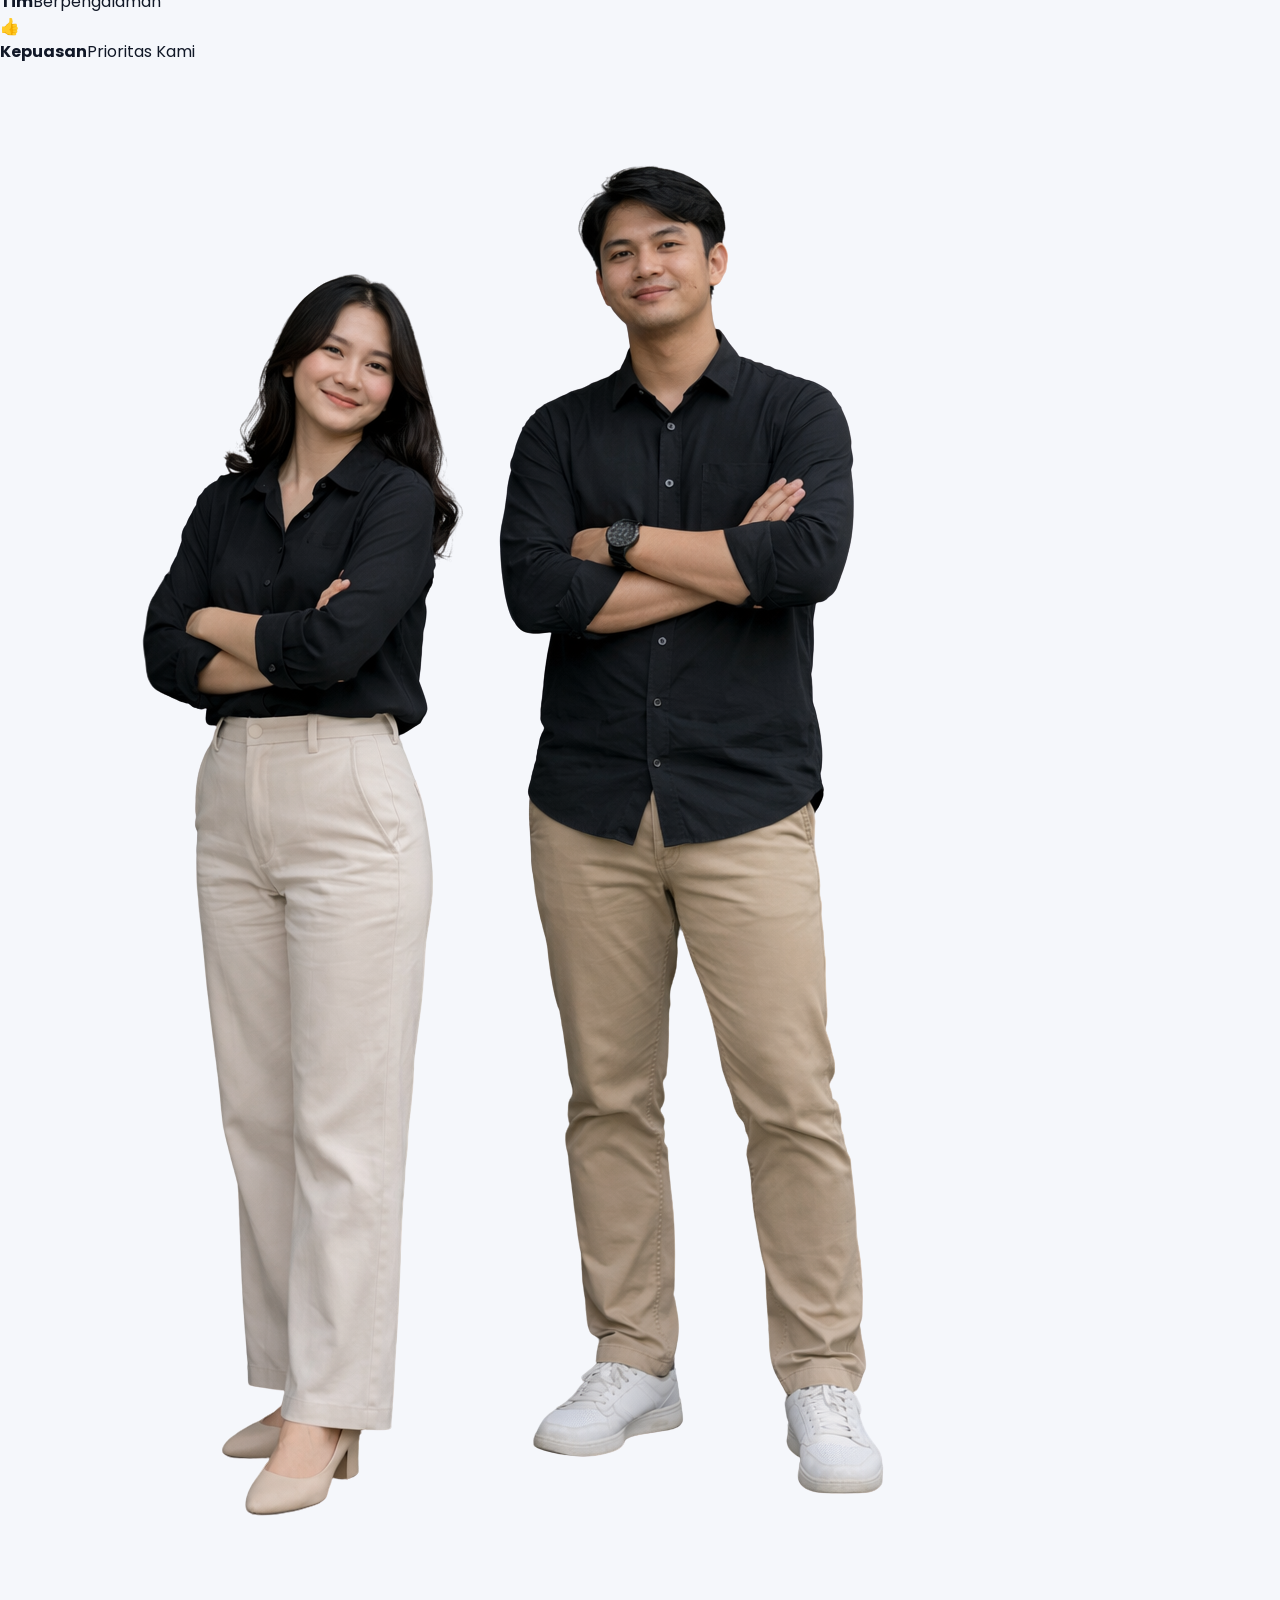
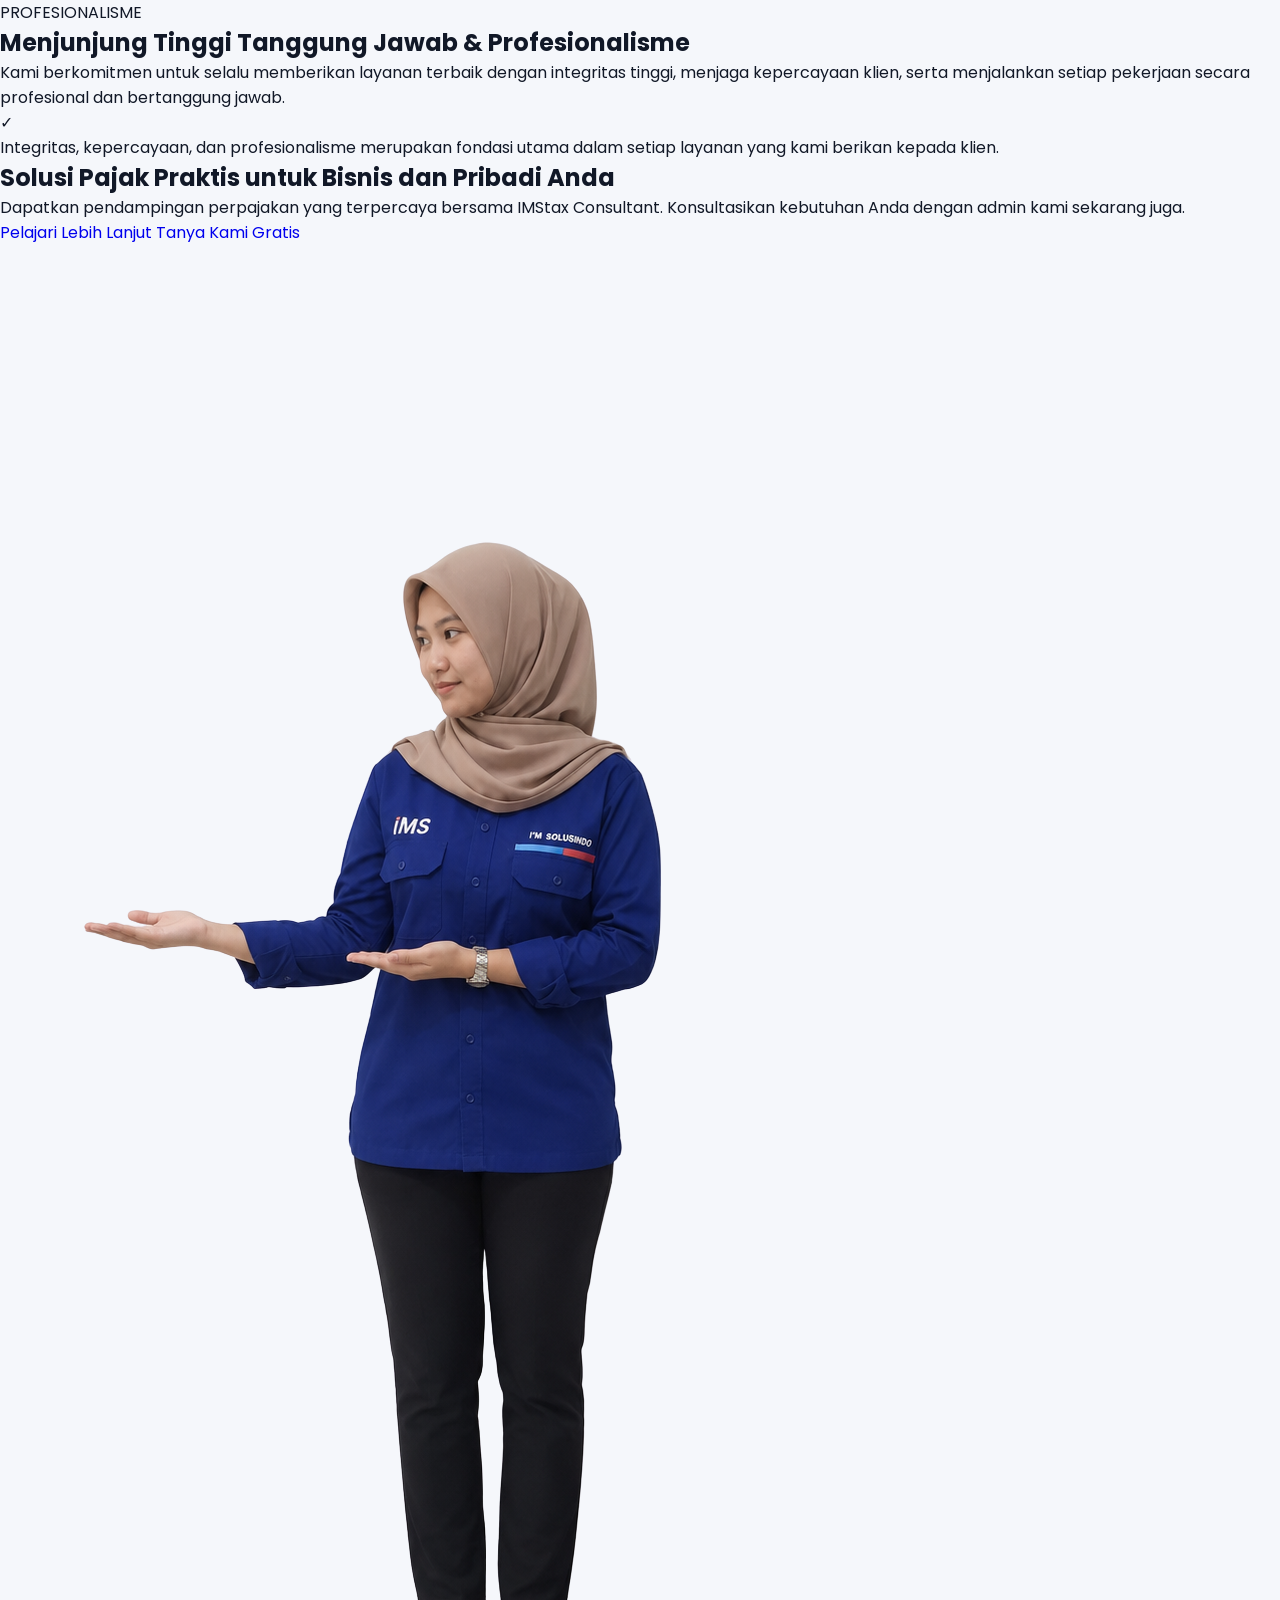
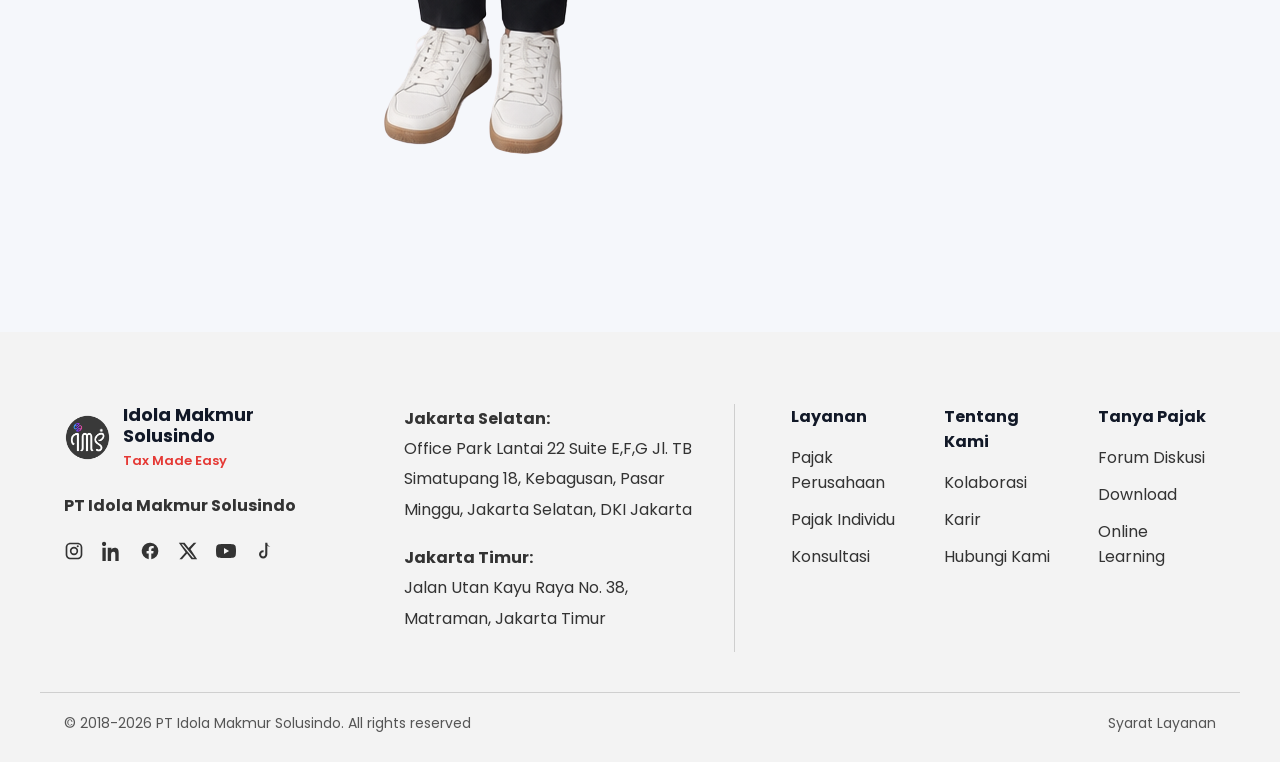
==== commit aa3fd15f: "Update index.html" ====
--- a/index.html
+++ b/index.html
@@ -8,67 +8,69 @@
 
   <meta name="description" content="Konsultan pajak profesional dan terpercaya dengan pengalaman lebih dari 15 tahun.">
 
-  <!-- Matikan "Force Dark Mode" bawaan Chrome Android — situs ini didesain
-       hanya untuk tampilan terang, jadi jangan biarkan browser membalik
-       warna latar/teksnya sendiri. -->
+  <!-- Situs ini hanya didesain untuk tampilan terang: matikan Force Dark Mode Chrome Android -->
   <meta name="color-scheme" content="light only">
 
   <link rel="stylesheet" href="style.css">
-
-  <link href="https://fonts.googleapis.com/css2?family=Poppins:wght@300;400;600;700;800&display=swap" rel="stylesheet">
+  <link rel="stylesheet" href="beranda.css">
+
+  <link rel="preconnect" href="https://fonts.googleapis.com">
+  <link rel="preconnect" href="https://fonts.gstatic.com" crossorigin>
+  <link href="https://fonts.googleapis.com/css2?family=Poppins:wght@300;400;500;600;700;800&display=swap" rel="stylesheet">
 </head>
-  
-<body>
-
-<a href="https://wa.me/6282129811869"
-   target="_blank"
-   class="wa-float">
-
-  <img src="https://cdn-icons-png.flaticon.com/512/733/733585.png"
-       alt="WhatsApp">
+
+<body class="page-home">
+
+<!-- ================= WHATSAPP ================= -->
+<a href="https://wa.me/6282129811869" target="_blank" rel="noopener" class="wa-float" aria-label="WhatsApp">
+  <img src="https://cdn-icons-png.flaticon.com/512/733/733585.png" alt="WhatsApp">
 </a>
-  
+
+<!-- ================= HEADER ================= -->
 <header>
+
   <div class="container nav">
-    
+
     <div class="logo">
       <img src="assets/logofirma.png" alt="Logo IMS">
-     <span class="logo-text">Firma Idola Makmur Solusindo</span>
-    </div>
-
-   <button id="menu-toggle" class="menu-toggle">☰</button>
+      <span class="logo-text">Firma Idola Makmur Solusindo</span>
+    </div>
+
+    <button id="menu-toggle" class="menu-toggle" aria-label="Buka menu">☰</button>
 
     <nav id="menu">
 
-  <a href="#">Beranda</a>
-
-  <a href="tentang.html">Tentang</a>
-
-<div class="dropdown">
-
-  <button class="dropdown-toggle" type="button">
-    Layanan ▾
-  </button>
-
-  <div class="dropdown-menu">
-    <a href="konsultasi.html">Konsultasi Pajak</a>
-    <a href="sengketa.html">Sengketa Pajak</a>
-    <a href="akuntansi.html">Akuntansi & Audit</a>
-    <a href="transfer.html">Transfer Pricing</a>
-    <a href="pelatihan.html">Pelatihan Pajak</a>
-  </div>
-
-</div>
-
-  <a href="tanyakami.html" class="nav-cta">Tanya Kami</a>
-
-</nav>
-
-  </div>
+      <a href="index.html">Beranda</a>
+      <a href="tentang.html">Tentang</a>
+
+      <div class="dropdown">
+
+        <button class="dropdown-toggle" type="button">
+          Layanan ▾
+        </button>
+
+        <div class="dropdown-menu">
+          <a href="konsultasi.html">Konsultasi Pajak</a>
+          <a href="sengketa.html">Sengketa Pajak</a>
+          <a href="akuntansi.html">Akuntansi &amp; Audit</a>
+          <a href="transfer.html">Transfer Pricing</a>
+          <a href="pelatihan.html">Pelatihan Pajak</a>
+        </div>
+
+      </div>
+
+      <a href="tanyakami.html" class="nav-cta">Tanya Kami</a>
+
+    </nav>
+
+  </div>
+
 </header>
 
 <div class="nav-overlay"></div>
 
+
+<!-- ================= SLIDER ================= -->
 <section class="hero-slider">
 
   <div class="slides">
@@ -76,93 +78,57 @@
     <div class="slide slide-right active">
       <img class="slide-bg" src="assets/slide1.png" alt="">
       <div class="overlay overlay-light"></div>
-
-      <div class="caption right">
-        <h1>
-          Kewajiban Pajak <br>
-          <span class="red">Selesai Mudah</span>
-        </h1>
-
+      <div class="caption right">
+        <h1>Kewajiban Pajak <br><span class="red">Selesai Mudah</span></h1>
         <p>Layanan pajak profesional dan terpercaya</p>
-
+        <a href="tanyakami.html#form-pertanyaan" class="btn-cta">Konsultasi Sekarang</a>
       </div>
     </div>
 
     <div class="slide slide-right">
       <img class="slide-bg" src="assets/slide2.png" alt="">
       <div class="overlay overlay-light"></div>
-
-      <div class="caption right">
-        <h1>
-          Check Up <br>
-          <span class="red">Pendampingan</span><br>
-          Pajak <span class="red">Terpercaya</span>
-        </h1>
-
-        <p>
-          Pastikan tidak ada kewajiban pajak masa lalu <br>
-          yang akan menghambat bisnis Anda di masa depan.
-        </p>
-
+      <div class="caption right">
+        <h1>Check Up <br><span class="red">Pendampingan</span><br>Pajak <span class="red">Terpercaya</span></h1>
+        <p>Pastikan tidak ada kewajiban pajak masa lalu yang akan menghambat bisnis Anda di masa depan.</p>
+        <a href="tanyakami.html#form-pertanyaan" class="btn-cta">Konsultasi Sekarang</a>
       </div>
     </div>
 
     <div class="slide slide-right">
       <img class="slide-bg" src="assets/slide3.png" alt="">
       <div class="overlay overlay-light"></div>
-
-      <div class="caption right">
-        <h1>
-          Laporan Pajak <br>
-          <span class="red">Cepat & Akurat</span>
-        </h1>
-
-        <p>
-          Proses mudah dengan hasil yang tepat dan terpercaya
-        </p>
-        
+      <div class="caption right">
+        <h1>Laporan Pajak <br><span class="red">Cepat &amp; Akurat</span></h1>
+        <p>Proses mudah dengan hasil yang tepat dan terpercaya</p>
+        <a href="tanyakami.html#form-pertanyaan" class="btn-cta">Konsultasi Sekarang</a>
       </div>
     </div>
 
     <div class="slide slide-right">
       <img class="slide-bg" src="assets/slide4.png" alt="">
       <div class="overlay overlay-light"></div>
-
-      <div class="caption right">
-        <h1>
-          Tim <span class="red">Profesional</span><br>
-          Berpengalaman
-        </h1>
-
-        <p>
-          Lebih dari 15<br> 
-          tahun menangani perpajakan dan akuntansi
-        </p>
-        
+      <div class="caption right">
+        <h1>Tim <span class="red">Profesional</span><br>Berpengalaman</h1>
+        <p>Lebih dari 15 tahun menangani perpajakan dan akuntansi</p>
+        <a href="tanyakami.html#form-pertanyaan" class="btn-cta">Konsultasi Sekarang</a>
       </div>
     </div>
 
     <div class="slide slide-right">
       <img class="slide-bg" src="assets/slide5.png" alt="">
       <div class="overlay overlay-light"></div>
-
-      <div class="caption right">
-        <h1>
-          Konsultasi <span class="red">Gratis</span>
-        </h1>
-
-        <p>
-          Mulai sekarang dan dapatkan solusi terbaik untuk bisnis Anda
-        </p>
-        
-      </div>
-    </div>
-
-  </div>
-
-<a href="tanyakami.html#form-pertanyaan" class="floating-consult">
-  Konsultasi Sekarang
-</a>
+      <div class="caption right">
+        <h1>Konsultasi <span class="red">Gratis</span></h1>
+        <p>Mulai sekarang dan dapatkan solusi terbaik untuk bisnis Anda</p>
+        <a href="tanyakami.html#form-pertanyaan" class="btn-cta">Konsultasi Sekarang</a>
+      </div>
+    </div>
+
+  </div>
+
+  <!-- dipertahankan agar script.js tidak error; tombol sekarang ada di tiap slide -->
+  <a href="tanyakami.html#form-pertanyaan" class="floating-consult">Konsultasi Sekarang</a>
 
   <button class="slider-btn prev" aria-label="Sebelumnya">&#10094;</button>
   <button class="slider-btn next" aria-label="Berikutnya">&#10095;</button>
@@ -171,338 +137,140 @@
 
 </section>
 
-<section id="tentang" class="about-modern">
-
-  <div class="container about-grid">
-
-    <!-- LEFT -->
-    <div class="about-left reveal-left">  
-
-      <span class="about-badge">
-        TENTANG KAMI
-      </span>
-
-      <h2>
-        Mitra Konsultan
-        <span>Pajak Profesional</span>
-      </h2>
-
-      <p>
-        <strong>PT Idola Makmur Solusindo</strong>
-        adalah kantor konsultan di bidang perpajakan dan
-        akuntansi yang berkomitmen memberikan layanan
-        terbaik bagi individu maupun perusahaan.
-      </p>
-
-      <p>
-        Dengan pengalaman lebih dari 15 tahun, kami
-        menghadirkan solusi yang
-        <strong>tepat, efisien,</strong> dan
-        <strong>sesuai regulasi</strong> yang berlaku.
-      </p>
-
-      <!-- MINI INFO -->
-      <div class="about-mini-box">
-
-        <div class="mini-item">
-          <div class="mini-icon">✔</div>
-
-          <div>
-            <h5>Profesional</h5>
-            <span>Tim berpengalaman dan kompeten.</span>
-          </div>
+
+<!-- ================= TENTANG ================= -->
+<section id="tentang" class="hm-about">
+  <div class="hm-container hm-about-grid">
+
+    <div class="hm-about-text reveal-left">
+      <span class="hm-eyebrow">TENTANG KAMI</span>
+      <h2>Mitra Konsultan <span>Pajak Profesional</span></h2>
+      <p><strong>PT Idola Makmur Solusindo</strong> adalah kantor konsultan di bidang perpajakan dan akuntansi yang berkomitmen memberikan layanan terbaik bagi individu maupun perusahaan.</p>
+      <p>Dengan pengalaman lebih dari 15 tahun, kami menghadirkan solusi yang <strong>tepat, efisien,</strong> dan <strong>sesuai regulasi</strong> yang berlaku.</p>
+
+      <div class="hm-points">
+        <div class="hm-point"><div class="hm-point-icon">✔</div><div><h5>Profesional</h5><span>Tim berpengalaman dan kompeten.</span></div></div>
+        <div class="hm-point"><div class="hm-point-icon">🎯</div><div><h5>Tepat &amp; Efisien</h5><span>Solusi akurat, cepat, dan efisien.</span></div></div>
+        <div class="hm-point"><div class="hm-point-icon">🤝</div><div><h5>Terpercaya</h5><span>Komitmen pada integritas dan kepuasan.</span></div></div>
+      </div>
+    </div>
+
+    <div class="hm-about-visual reveal-right">
+      <div class="hm-about-photo">
+        <img src="assets/pic4.png" alt="Tim Konsultan" loading="lazy">
+      </div>
+      <div class="hm-mini-cards">
+        <div class="hm-mini-card"><span class="hm-num">01</span><div class="hm-mini-icon">📊</div><h4>Layanan Pajak</h4><p>Analisa, hitung, dan lapor pajak secara profesional.</p></div>
+        <div class="hm-mini-card"><span class="hm-num">02</span><div class="hm-mini-icon">💬</div><h4>Konsultasi</h4><p>Diskusi langsung dengan konsultan berpengalaman.</p></div>
+        <div class="hm-mini-card"><span class="hm-num">03</span><div class="hm-mini-icon">🎯</div><h4>Tax Planning</h4><p>Perencanaan pajak untuk efisiensi bisnis.</p></div>
+      </div>
+    </div>
+
+  </div>
+</section>
+
+
+<!-- ================= LAYANAN ================= -->
+<section id="layanan" class="hm-services">
+  <div class="hm-container">
+    <div class="hm-head">
+      <span class="hm-eyebrow">LAYANAN</span>
+      <h2>Layanan Kami</h2>
+    </div>
+    <div class="hm-service-grid">
+      <div class="hm-service reveal-zoom"><div class="hm-service-icon">💬</div><h3>Konsultasi Pajak</h3><p>Diskusi langsung dengan konsultan profesional</p></div>
+      <div class="hm-service reveal-zoom"><div class="hm-service-icon">📊</div><h3>Laporan Pajak</h3><p>SPT Tahunan &amp; Bulanan untuk bisnis &amp; individu</p></div>
+      <div class="hm-service reveal-zoom"><div class="hm-service-icon">📈</div><h3>Tax Planning</h3><p>Perencanaan pajak untuk efisiensi keuangan</p></div>
+    </div>
+  </div>
+</section>
+
+
+<!-- ================= VISI ================= -->
+<section class="hm-vision">
+  <div class="hm-container hm-split">
+
+    <div class="hm-split-image reveal-left">
+      <img src="assets/slide6.png" alt="Visi Konsultan" loading="lazy">
+    </div>
+
+    <div class="hm-split-text reveal-right">
+      <span class="hm-eyebrow">VISI KAMI</span>
+      <h2>Menjadi Konsultan Bisnis <span>(Pajak, Akuntansi &amp; Penilai)</span> Yang Prima dan Terdepan</h2>
+      <p>Kami berkomitmen menjadi mitra strategis yang memberikan solusi terbaik bagi setiap klien, dengan pendekatan profesional, akurat, dan terpercaya.</p>
+    </div>
+
+  </div>
+</section>
+
+
+<!-- ================= PELAYANAN PRIMA ================= -->
+<section class="hm-prima">
+  <div class="hm-container hm-split hm-split-rev">
+
+    <div class="hm-split-text reveal-left">
+      <span class="hm-eyebrow hm-gold">⭐ MEMBERIKAN PELAYANAN TERBAIK</span>
+      <h2>Memberikan <strong>PELAYANAN PRIMA</strong> &amp; <span>solusi yang bernilai tambah</span></h2>
+      <p>Senantiasa memahami, melayani dengan sepenuh hati, dan memberikan solusi terbaik untuk kebutuhan perpajakan dan bisnis Anda.</p>
+    </div>
+
+    <div class="hm-prima-visual reveal-right">
+      <div class="hm-prima-photo">
+        <img src="assets/pic1.png" alt="Pelayanan Prima" loading="lazy">
+      </div>
+      <div class="hm-bar">
+        <div class="hm-bar-item"><div class="hm-bar-icon">🎧</div><strong>Layanan</strong><span>Profesional</span></div>
+        <div class="hm-bar-item"><div class="hm-bar-icon">👥</div><strong>Tim</strong><span>Berpengalaman</span></div>
+        <div class="hm-bar-item"><div class="hm-bar-icon">👍</div><strong>Kepuasan</strong><span>Prioritas Kami</span></div>
+      </div>
+    </div>
+
+  </div>
+</section>
+
+
+<!-- ================= PROFESIONALISME ================= -->
+<section class="hm-pro">
+  <div class="hm-container hm-split">
+
+    <div class="hm-split-image reveal-left">
+      <img src="assets/pic6.png" alt="Profesionalisme" loading="lazy">
+    </div>
+
+    <div class="hm-split-text reveal-right">
+      <span class="hm-eyebrow">PROFESIONALISME</span>
+      <h2>Menjunjung Tinggi <span>Tanggung Jawab</span> &amp; Profesionalisme</h2>
+      <p>Kami berkomitmen untuk selalu memberikan layanan terbaik dengan integritas tinggi, menjaga kepercayaan klien, serta menjalankan setiap pekerjaan secara profesional dan bertanggung jawab.</p>
+      <div class="hm-highlight">
+        <div class="hm-highlight-icon">✓</div>
+        <div>Integritas, kepercayaan, dan profesionalisme merupakan fondasi utama dalam setiap layanan yang kami berikan kepada klien.</div>
+      </div>
+    </div>
+
+  </div>
+</section>
+
+
+<!-- ================= CTA ================= -->
+<section class="hm-cta">
+  <div class="hm-container">
+    <div class="hm-cta-box">
+
+      <div class="hm-cta-text reveal-left">
+        <h2>Solusi Pajak Praktis untuk Bisnis dan Pribadi Anda</h2>
+        <p>Dapatkan pendampingan perpajakan yang terpercaya bersama IMStax Consultant. Konsultasikan kebutuhan Anda dengan admin kami sekarang juga.</p>
+        <div class="hm-cta-buttons">
+          <a href="pelajari.html" class="hm-btn-white">Pelajari Lebih Lanjut</a>
+          <a href="tanyakami.html#form-pertanyaan" class="hm-btn-line">Tanya Kami Gratis</a>
         </div>
-
-        <div class="mini-item">
-          <div class="mini-icon">🎯</div>
-
-          <div>
-            <h5>Tepat & Efisien</h5>
-            <span>Solusi akurat, cepat, dan efisien.</span>
-          </div>
-        </div>
-
-        <div class="mini-item">
-          <div class="mini-icon">🤝</div>
-
-          <div>
-            <h5>Terpercaya</h5>
-            <span>Komitmen pada integritas dan kepuasan.</span>
-          </div>
-        </div>
-
-      </div>
-
-    </div>
-
-    <!-- RIGHT -->
-    <div class="about-right reveal-right">
-
-      <!-- IMAGE -->
-     <div class="about-image">
-  <div class="photo-placeholder">
-    <span>
-    <img src="assets/pic4.png" alt="Tim Konsultan">
-      </span>
-  </div>
-</div>
-      
-      <!-- CARDS -->
-      <div class="about-cards">
-
-        <div class="about-card reveal-zoom">
-
-          <div class="card-icon">📊</div>
-
-          <span>01</span>
-
-          <h4>Layanan Pajak</h4>
-
-          <p>
-            Analisa, hitung, dan
-            lapor pajak secara profesional.
-          </p>
-
-          <div class="arrow">→</div>
-
-        </div>
-
-        <div class="about-card">
-          <div class="card-icon">💬</div>
-          <span>02</span>
-          <h4>Konsultasi</h4>
-
-          <p>
-            Diskusi langsung dengan
-            konsultan berpengalaman.
-          </p>
-
-          <div class="arrow">→</div>
-
-        </div>
-
-        <div class="about-card">
-          <div class="card-icon">🎯</div>
-          <span>03</span>
-          <h4>Tax Planning</h4>
-
-          <p>
-            Perencanaan pajak
-            untuk efisiensi bisnis.
-          </p>
-
-          <div class="arrow">→</div>
-
-        </div>
-
-      </div>
-
-    </div>
-
-  </div>
-
-</section>
- 
-<section id="layanan" class="section">
-  <h2>Layanan Kami</h2>
-
-  <div class="grid layanan-grid">
-
-  <div class="card layanan-card reveal-zoom">
-    <div class="icon">💬</div>
-    <h3>Konsultasi Pajak</h3>
-    <p>Diskusi langsung dengan konsultan profesional</p>
-  </div>
-
-  <div class="card layanan-card">
-    <div class="icon">📊</div>
-    <h3>Laporan Pajak</h3>
-    <p>SPT Tahunan & Bulanan untuk bisnis & individu</p>
-  </div>
-
-  <div class="card layanan-card">
-    <div class="icon">📈</div>
-    <h3>Tax Planning</h3>
-    <p>Perencanaan pajak untuk efisiensi keuangan</p>
-  </div>
-
-</div>
-</section>
-
-<section class="vision-section">
-  <div class="container vision-flex">
-
-    <!-- GAMBAR KIRI -->
-    <div class="vision-image reveal-left">
-      <img src="assets/slide6.png" alt="Slide Visi Konsultan">
-    </div>
-
-    <!-- TEKS KANAN -->
-   <div class="vision-text reveal-right">
-
-<h2>
-    Menjadi Konsultan Bisnis<br>
-    <span class="blue">(Pajak, Akuntansi & Penilai)</span>
-    Yang Prima dan Terdepan
-</h2>
-      
-      <p>
-        Kami berkomitmen menjadi mitra strategis yang memberikan solusi terbaik
-        bagi setiap klien, dengan pendekatan profesional, akurat, dan terpercaya.
-      </p>
-
-    </div>
-
-  </div>
-</section>
-
-<section class="hero-modern">
-
-  <div class="hero-container">
-
-    <!-- KIRI -->
-    <div class="hero-content reveal-left">
-
-      <div class="hero-badge">
-        ⭐ MEMBERIKAN PELAYANAN TERBAIK
-      </div>
-
-      <h1>
-        Memberikan <br>
-        <span class="dark">PELAYANAN PRIMA</span>
-        &
-        <span class="gold">solusi yang bernilai tambah</span>
-      </h1>
-
-      <p>
-        Senantiasa memahami, melayani dengan sepenuh hati,
-        dan memberikan solusi terbaik untuk kebutuhan
-        perpajakan dan bisnis Anda.
-      </p>
-
-    </div>
-
-    <!-- KANAN -->
-    <div class="hero-image reveal-right">
-      <div class="circle-bg"></div>
-      <img src="assets/pic1.png" alt="Pelayanan Prima">
-     <div class="hero-bottom">
-
-  <div class="bottom-item">
-    <div class="bottom-icon">🎧</div>
-    <div class="bottom-title">Layanan</div>
-    <div class="bottom-desc">Profesional</div>
-  </div>
-
-  <div class="bottom-item">
-    <div class="bottom-icon">👥</div>
-    <div class="bottom-title">Tim</div>
-    <div class="bottom-desc">Berpengalaman</div>
-  </div>
-
-  <div class="bottom-item">
-    <div class="bottom-icon">👍</div>
-    <div class="bottom-title">Kepuasan</div>
-    <div class="bottom-desc">Prioritas Kami</div>
-  </div>
-
-</div>
-
-    </div>
-
-  </div>
-
-</section>
-
-  <section class="professional-section">
-  <div class="container">
-    <div class="professional-flex">
-
-      <!-- GAMBAR -->
-      <div class="professional-image reveal-left">
-        <img src="assets/pic6.png" alt="Profesionalisme">
-      </div>
-
-      <!-- TEKS -->
-      <div class="professional-text reveal-right">
-
-        <div class="line"></div>
-
-        <h2>
-          Menjunjung Tinggi
-          <span>Tanggung Jawab</span>
-          & Profesionalisme
-        </h2>
-
-        <p>
-          Kami berkomitmen untuk selalu memberikan layanan terbaik dengan integritas tinggi,
-          menjaga kepercayaan klien, serta menjalankan setiap pekerjaan secara profesional
-          dan bertanggung jawab.
-        </p>
-
-        <div class="professional-highlight">
-
-          <div class="professional-highlight-icon">
-            ✓
-          </div>
-
-          <div class="professional-highlight-text">
-            Integritas, kepercayaan, dan profesionalisme merupakan fondasi utama
-            dalam setiap layanan yang kami berikan kepada klien.
-          </div>
-
-        </div>
-
-      </div>
-
-    </div>
-  </div>
-</section>
-
-  <!-- ================= CTA RED SECTION ================= -->
-<section class="cta-red-section">
-
-  <div class="container">
-
-    <div class="cta-red-box">
-
-      <!-- KIRI -->
-      <div class="cta-red-content reveal-left">
-
-        <h2>
-          Solusi Pajak Praktis untuk Bisnis dan Pribadi Anda
-        </h2>
-<p>
-Dapatkan pendampingan perpajakan yang terpercaya bersama IMStax Consultant
-        <br>
-          Konsultasikan kebutuhan Anda dengan admin kami sekarang juga
-        </p>
-
-        <div class="cta-red-buttons">
-          <a href="pelajari.html" class="btn-white">
-            Pelajari Lebih Lanjut
-          </a>
-
-          <a href="tanyakami.html#form-pertanyaan" class="btn-outline">
-            Tanya Kami Gratis
-          </a>
-        </div>
-
-      </div>
-
-      <!-- KANAN -->
-<div class="cta-red-image reveal-right">
-  <img src="assets/pic5.png" alt="Admin IMS Tax">
-</div>
-
-    <!-- ORNAMEN -->
-      <div class="shape shape1"></div>
-      <div class="shape shape2"></div>
-
-    </div>
-
-  </div>
-
+      </div>
+
+      <div class="hm-cta-image reveal-right">
+        <img src="assets/pic5.png" alt="Admin IMS Tax" loading="lazy">
+      </div>
+
+    </div>
+  </div>
 </section>
 
 <!-- ================= FOOTER ================= -->
@@ -510,9 +278,7 @@
 
   <div class="container footer-grid">
 
-    <!-- KOLOM 1 -->
     <div class="footer-brand">
-
       <div class="footer-logo">
         <img src="assets/logofirma.png" alt="Logo">
         <div>
@@ -521,107 +287,72 @@
         </div>
       </div>
 
-      <h4>
-        PT Idola Makmur Solusindo
-      </h4>
-
-     <div class="socials">
-
-  <!-- Instagram -->
-  <a href="https://tr.ee/9Zqe-6UAyw" target="_blank" rel="noopener" aria-label="Instagram">
-    <svg xmlns="http://www.w3.org/2000/svg" width="20" height="20" fill="currentColor" viewBox="0 0 24 24">
-      <path d="M7.75 2C4.57 2 2 4.57 2 7.75v8.5C2 19.43 4.57 22 7.75 22h8.5C19.43 22 22 19.43 22 16.25v-8.5C22 4.57 19.43 2 16.25 2h-8.5zm0 2h8.5A3.75 3.75 0 0 1 20 7.75v8.5A3.75 3.75 0 0 1 16.25 20h-8.5A3.75 3.75 0 0 1 4 16.25v-8.5A3.75 3.75 0 0 1 7.75 4zm8.75 1a1.25 1.25 0 1 0 0 2.5A1.25 1.25 0 0 0 16.5 5zM12 7a5 5 0 1 0 0 10a5 5 0 0 0 0-10zm0 2a3 3 0 1 1 0 6a3 3 0 0 1 0-6z"/>
-    </svg>
-  </a>
-
-  <!-- LinkedIn -->
-  <a href="https://tr.ee/jNnNIstRWU" target="_blank" rel="noopener" aria-label="LinkedIn">
-    <svg xmlns="http://www.w3.org/2000/svg" width="20" height="20" fill="currentColor" viewBox="0 0 24 24">
-      <path d="M4.98 3.5C4.98 4.88 3.86 6 2.48 6S0 4.88 0 3.5S1.12 1 2.48 1s2.5 1.12 2.5 2.5zM.5 8h4V24h-4V8zm7 0h3.8v2.2h.1c.53-1 1.84-2.2 3.8-2.2c4.06 0 4.8 2.67 4.8 6.14V24h-4v-7.1c0-1.7-.03-3.88-2.36-3.88c-2.37 0-2.74 1.85-2.74 3.76V24h-4V8z"/>
-    </svg>
-  </a>
-
-  <!-- Facebook -->
-  <a href="https://tr.ee/PLvbKRprcy" target="_blank" rel="noopener" aria-label="Facebook">
-    <svg xmlns="http://www.w3.org/2000/svg" width="20" height="20" fill="currentColor" viewBox="0 0 24 24">
-      <path d="M22 12A10 10 0 1 0 10.44 21.88v-6.99H7.9V12h2.54V9.8c0-2.5 1.49-3.89 3.77-3.89c1.09 0 2.23.19 2.23.19v2.46h-1.26c-1.24 0-1.63.77-1.63 1.56V12h2.77l-.44 2.89h-2.33v6.99A10 10 0 0 0 22 12z"/>
-    </svg>
-  </a>
-
-  <!-- X / Twitter -->
-  <a href="https://tr.ee/SqKLYy2mno" target="_blank" rel="noopener" aria-label="X">
-    <svg xmlns="http://www.w3.org/2000/svg" width="20" height="20" fill="currentColor" viewBox="0 0 24 24">
-      <path d="M18.9 2H22l-6.9 7.88L23 22h-6.8l-5.3-6.92L4.8 22H1.7l7.4-8.45L1 2h6.9l4.8 6.3L18.9 2zm-1.2 18h1.9L6.2 3.9H4.2L17.7 20z"/>
-    </svg>
-  </a>
-
-  <!-- YouTube -->
-  <a href="https://tr.ee/SUY4Rzmbqt" target="_blank" rel="noopener" aria-label="YouTube">
-    <svg xmlns="http://www.w3.org/2000/svg" width="20" height="20" fill="currentColor" viewBox="0 0 24 24">
-      <path d="M23.5 6.2a3 3 0 0 0-2.1-2.1C19.5 3.5 12 3.5 12 3.5s-7.5 0-9.4.6A3 3 0 0 0 .5 6.2A31.7 31.7 0 0 0 0 12a31.7 31.7 0 0 0 .5 5.8a3 3 0 0 0 2.1 2.1c1.9.6 9.4.6 9.4.6s7.5 0 9.4-.6a3 3 0 0 0 2.1-2.1A31.7 31.7 0 0 0 24 12a31.7 31.7 0 0 0-.5-5.8zM9.6 15.5v-7l6.1 3.5l-6.1 3.5z"/>
-    </svg>
-  </a>
-
-  <!-- TikTok -->
-  <a href="https://tr.ee/8Pi6Vyrb29" target="_blank" rel="noopener" aria-label="TikTok">
-    <svg xmlns="http://www.w3.org/2000/svg" width="20" height="20" fill="currentColor" viewBox="0 0 24 24">
-      <path d="M19.59 6.69A4.83 4.83 0 0 1 16 5.26V16a5 5 0 1 1-5-5c.17 0 .34.01.5.03v2.54a2.5 2.5 0 1 0 2 2.43V2h2.5a4.83 4.83 0 0 0 3.59 4.69v0z"/>
-    </svg>
-  </a>
-
-</div>
-      </div>
-
-    <!-- KOLOM 2 -->
+      <h4>PT Idola Makmur Solusindo</h4>
+
+      <div class="socials">
+        <a href="https://tr.ee/9Zqe-6UAyw" target="_blank" rel="noopener" aria-label="Instagram">
+          <svg xmlns="http://www.w3.org/2000/svg" width="20" height="20" fill="currentColor" viewBox="0 0 24 24"><path d="M7.75 2C4.57 2 2 4.57 2 7.75v8.5C2 19.43 4.57 22 7.75 22h8.5C19.43 22 22 19.43 22 16.25v-8.5C22 4.57 19.43 2 16.25 2h-8.5zm0 2h8.5A3.75 3.75 0 0 1 20 7.75v8.5A3.75 3.75 0 0 1 16.25 20h-8.5A3.75 3.75 0 0 1 4 16.25v-8.5A3.75 3.75 0 0 1 7.75 4zm8.75 1a1.25 1.25 0 1 0 0 2.5A1.25 1.25 0 0 0 16.5 5zM12 7a5 5 0 1 0 0 10a5 5 0 0 0 0-10zm0 2a3 3 0 1 1 0 6a3 3 0 0 1 0-6z"/></svg>
+        </a>
+        <a href="https://tr.ee/jNnNIstRWU" target="_blank" rel="noopener" aria-label="LinkedIn">
+          <svg xmlns="http://www.w3.org/2000/svg" width="20" height="20" fill="currentColor" viewBox="0 0 24 24"><path d="M4.98 3.5C4.98 4.88 3.86 6 2.48 6S0 4.88 0 3.5S1.12 1 2.48 1s2.5 1.12 2.5 2.5zM.5 8h4V24h-4V8zm7 0h3.8v2.2h.1c.53-1 1.84-2.2 3.8-2.2c4.06 0 4.8 2.67 4.8 6.14V24h-4v-7.1c0-1.7-.03-3.88-2.36-3.88c-2.37 0-2.74 1.85-2.74 3.76V24h-4V8z"/></svg>
+        </a>
+        <a href="https://tr.ee/PLvbKRprcy" target="_blank" rel="noopener" aria-label="Facebook">
+          <svg xmlns="http://www.w3.org/2000/svg" width="20" height="20" fill="currentColor" viewBox="0 0 24 24"><path d="M22 12A10 10 0 1 0 10.44 21.88v-6.99H7.9V12h2.54V9.8c0-2.5 1.49-3.89 3.77-3.89c1.09 0 2.23.19 2.23.19v2.46h-1.26c-1.24 0-1.63.77-1.63 1.56V12h2.77l-.44 2.89h-2.33v6.99A10 10 0 0 0 22 12z"/></svg>
+        </a>
+        <a href="https://tr.ee/SqKLYy2mno" target="_blank" rel="noopener" aria-label="X">
+          <svg xmlns="http://www.w3.org/2000/svg" width="20" height="20" fill="currentColor" viewBox="0 0 24 24"><path d="M18.9 2H22l-6.9 7.88L23 22h-6.8l-5.3-6.92L4.8 22H1.7l7.4-8.45L1 2h6.9l4.8 6.3L18.9 2zm-1.2 18h1.9L6.2 3.9H4.2L17.7 20z"/></svg>
+        </a>
+        <a href="https://tr.ee/SUY4Rzmbqt" target="_blank" rel="noopener" aria-label="YouTube">
+          <svg xmlns="http://www.w3.org/2000/svg" width="20" height="20" fill="currentColor" viewBox="0 0 24 24"><path d="M23.5 6.2a3 3 0 0 0-2.1-2.1C19.5 3.5 12 3.5 12 3.5s-7.5 0-9.4.6A3 3 0 0 0 .5 6.2A31.7 31.7 0 0 0 0 12a31.7 31.7 0 0 0 .5 5.8a3 3 0 0 0 2.1 2.1c1.9.6 9.4.6 9.4.6s7.5 0 9.4-.6a3 3 0 0 0 2.1-2.1A31.7 31.7 0 0 0 24 12a31.7 31.7 0 0 0-.5-5.8zM9.6 15.5v-7l6.1 3.5l-6.1 3.5z"/></svg>
+        </a>
+        <a href="https://tr.ee/8Pi6Vyrb29" target="_blank" rel="noopener" aria-label="TikTok">
+          <svg xmlns="http://www.w3.org/2000/svg" width="20" height="20" fill="currentColor" viewBox="0 0 24 24"><path d="M19.59 6.69A4.83 4.83 0 0 1 16 5.26V16a5 5 0 1 1-5-5c.17 0 .34.01.5.03v2.54a2.5 2.5 0 1 0 2 2.43V2h2.5a4.83 4.83 0 0 0 3.59 4.69v0z"/></svg>
+        </a>
+      </div>
+    </div>
+
     <div class="footer-address">
-
       <p>
-        <strong>Jakarta:</strong><br>
+        <strong>Jakarta Selatan:</strong><br>
         Office Park Lantai 22 Suite E,F,G
         Jl. TB Simatupang 18, Kebagusan, Pasar Minggu, Jakarta Selatan, DKI Jakarta
       </p>
 
       <p>
-        <strong>Jakarta:</strong><br>
+        <strong>Jakarta Timur:</strong><br>
         Jalan Utan Kayu Raya No. 38, Matraman, Jakarta Timur
       </p>
-
-    </div>
-
-    <!-- KOLOM 3 -->
+    </div>
+
     <div class="footer-links">
-
       <div>
         <h4>Layanan</h4>
-        <a href="#">Pajak Perusahaan</a>
-        <a href="#">Pajak Individu</a>
-        <a href="#">Konsultasi</a>
+        <a href="konsultasi.html">Pajak Perusahaan</a>
+        <a href="konsultasi.html">Pajak Individu</a>
+        <a href="konsultasi.html">Konsultasi</a>
       </div>
 
       <div>
         <h4>Tentang Kami</h4>
-        <a href="#">Kolaborasi</a>
-        <a href="#">Karir</a>
-        <a href="#">Hubungi Kami</a>
+        <a href="tentang.html">Kolaborasi</a>
+        <a href="tentang.html">Karir</a>
+        <a href="tanyakami.html">Hubungi Kami</a>
       </div>
 
       <div>
         <h4>Tanya Pajak</h4>
-        <a href="#">Forum Diskusi</a>
-        <a href="#">Download</a>
-        <a href="#">Online Learning</a>
-      </div>
-
-    </div>
-
-  </div>
-
-<div class="footer-bottom">
-  <span>© 2018-2026 PT Idola Makmur Solusindo. All rights reserved</span>
-
-  <span>Syarat Layanan</span>
-</div>
-
+        <a href="tanyakami.html">Forum Diskusi</a>
+        <a href="tanyakami.html">Download</a>
+        <a href="pelatihan.html">Online Learning</a>
+      </div>
+    </div>
+
+  </div>
+
+  <div class="container footer-bottom">
+    <span>© 2018-2026 PT Idola Makmur Solusindo. All rights reserved</span>
+    <span>Syarat Layanan</span>
+  </div>
 </footer>
 
 <script src="script.js"></script>
--- a/style.css
+++ b/style.css
@@ -1,202 +1,81 @@
 /* =========================================================
-   IDOLA MAKMUR SOLUSINDO — stylesheet
-   Font di-load lewat <link> di HTML (jangan @import lagi di sini,
-   @import bikin CSS nunggu font selesai download).
-   ========================================================= */
-
-:root {
-  /* warna brand */
-  --maroon: #721e49;
-  --maroon-2: #9f1239;
-  --blue: #2563eb;
-  --blue-700: #1d4ed8;
-  --blue-50: #eef4ff;
-
-  /* netral */
-  --ink: #0f172a;
-  --body: #475569;
-  --muted: #64748b;
-  --bg: #f6f8fc;
-  --surface: #ffffff;
-  --line: #e6ebf3;
-
-  /* bentuk */
-  --r-sm: 12px;
-  --r-md: 18px;
-  --r-lg: 28px;
-
-  --shadow-1: 0 6px 20px rgba(15, 23, 42, .06);
-  --shadow-2: 0 18px 44px rgba(15, 23, 42, .10);
-
-  /* layout */
-  --header-h: 68px;
-  --gutter: clamp(16px, 4vw, 24px);
-  --section-y: clamp(56px, 7vw, 100px);
-  --max: 1200px;
-}
-
-@media (min-width: 992px) {
-  :root { --header-h: 84px; }
-}
-
-/* ---------- reset ---------- */
-*, *::before, *::after { box-sizing: border-box; }
-* { margin: 0; padding: 0; }
+GOOGLE FONT
+========================================================= */
+@import url('https://fonts.googleapis.com/css2?family=Poppins:wght@300;400;500;600;700;800&display=swap');
+
+/* =========================================================
+RESET & BASE
+========================================================= */
+* {
+  margin: 0;
+  padding: 0;
+  box-sizing: border-box;
+}
 
 html {
   scroll-behavior: smooth;
+  overflow-x: hidden;
   color-scheme: light only;
-  -webkit-text-size-adjust: 100%;
 }
 
 body {
-  font-family: 'Poppins', system-ui, -apple-system, 'Segoe UI', sans-serif;
-  background: var(--bg);
-  color: var(--body);
-  line-height: 1.75;
-  padding-top: var(--header-h);
+  font-family: 'Poppins', sans-serif;
+  background: #f5f7fb;
+  color: #111827;
   overflow-x: hidden;
-}
-
-img, svg { display: block; max-width: 100%; }
-img { height: auto; }
-a { text-decoration: none; color: inherit; }
-ul, ol { list-style: none; }
-button { font: inherit; color: inherit; cursor: pointer; background: none; border: 0; }
-
-h1, h2, h3, h4 {
-  color: var(--ink);
-  line-height: 1.2;
-  font-weight: 700;
-  text-wrap: balance;
-}
-
-p { text-wrap: pretty; }
-
-:where(a, button, input, textarea, select):focus-visible {
-  outline: 3px solid var(--blue);
-  outline-offset: 3px;
-  border-radius: 6px;
-}
-
-[id] { scroll-margin-top: calc(var(--header-h) + 16px); }
-
-.skip-link {
-  position: fixed;
-  left: 12px;
-  top: -100px;
-  z-index: 100000;
-  padding: 12px 18px;
-  border-radius: 10px;
-  background: var(--ink);
-  color: #fff;
-  transition: top .2s;
-}
-.skip-link:focus { top: 12px; }
-
-/* ---------- layout helpers ---------- */
+  padding-top: 80px;
+  width: 100%;
+}
+
+img {
+  max-width: 100%;
+  height: auto;
+  display: block;
+}
+
+a {
+  text-decoration: none;
+}
+
 .container {
   width: 100%;
-  max-width: var(--max);
-  margin-inline: auto;
-  padding-inline: var(--gutter);
-}
-
-.section { padding-block: var(--section-y); }
-
-.section-heading {
-  font-size: clamp(28px, 3.6vw, 42px);
-  letter-spacing: -.5px;
-  text-align: center;
-  margin-bottom: clamp(28px, 4vw, 48px);
-}
-
-.eyebrow {
-  display: inline-block;
-  margin-bottom: 16px;
-  padding: 8px 18px;
-  border-radius: 999px;
-  background: var(--blue-50);
-  color: var(--blue);
-  font-size: 13px;
-  font-weight: 600;
-  letter-spacing: .3px;
-}
-
-/* ---------- tombol ---------- */
-.btn {
-  display: inline-flex;
-  align-items: center;
-  justify-content: center;
-  min-height: 52px;
-  padding: 0 28px;
-  border-radius: 999px;
-  font-size: 15px;
-  font-weight: 600;
-  line-height: 1.2;
-  text-align: center;
-  transition: transform .2s ease, box-shadow .2s ease, background-color .2s ease;
-}
-
-.btn-primary,
-.btn-cta,
-.btn-primary:visited {
-  background: linear-gradient(135deg, var(--maroon), var(--maroon-2));
-  color: #fff;
-  box-shadow: 0 12px 28px rgba(114, 30, 73, .26);
-}
-.btn-primary:hover, .btn-cta:hover { transform: translateY(-2px); }
-
-.btn-white { background: #fff; color: var(--blue-700); box-shadow: var(--shadow-1); }
-.btn-white:hover { transform: translateY(-2px); }
-
-.btn-outline { border: 1.5px solid rgba(255, 255, 255, .65); color: #fff; }
-.btn-outline:hover { background: rgba(255, 255, 255, .12); }
-
-.link-more {
-  display: inline-block;
-  margin-top: 16px;
-  color: var(--blue);
-  font-weight: 600;
-  font-size: 15px;
-  border-bottom: 1.5px solid currentColor;
-  padding-bottom: 2px;
-}
-
-/* =========================================================
-   HEADER
-   ========================================================= */
-header,
-.site-header {
+  max-width: 1200px;
+  margin: auto;
+  padding-left: 24px;
+  padding-right: 24px;
+}
+
+header {
   position: fixed;
-  inset: 0 0 auto 0;
-  height: var(--header-h);
-  display: flex;
-  align-items: center;
-  background: rgba(114, 30, 73, .97);
+  top: 0;
+  left: 0;
+  width: 100%;
+  height: 80px;
+  background: rgba(114, 30, 73, 0.95);
   backdrop-filter: blur(10px);
   z-index: 9999;
-}
-
-.nav-bar,
-header .nav {
+  display: flex;
+  align-items: center;
+}
+
+.nav {
+  width: 100%;
   display: flex;
   align-items: center;
   justify-content: space-between;
-  gap: 16px;
 }
 
 .logo {
   display: flex;
   align-items: center;
-  gap: 12px;
-  min-width: 0;
+  gap: 14px;
+  flex-shrink: 0;
+  padding-left: 4px;
 }
 
 .logo img {
-  width: 44px;
-  height: 44px;
-  flex: none;
+  width: 54px;
+  height: 54px;
   border-radius: 50%;
   object-fit: cover;
   background: #fff;
@@ -205,1256 +84,1884 @@
 
 .logo-text {
   color: #fff;
-  font-size: 14px;
+  font-size: 16px;
   font-weight: 600;
-  line-height: 1.25;
-}
-
-@media (min-width: 992px) {
-  .logo img { width: 52px; height: 52px; }
-  .logo-text { font-size: 16px; }
-}
-
-/* hamburger */
-.menu-toggle {
-  position: relative;
-  width: 44px;
-  height: 44px;
-  flex: none;
-  display: grid;
-  place-items: center;
-  /* fallback kalau markup lama masih pakai karakter ☰ */
+  line-height: 1.3;
+}
+
+nav {
+  display: flex;
+  align-items: center;
+  gap: 32px;
+  padding-right: 10px;
+  overflow: visible;
+}
+
+nav a {
   color: #fff;
-  font-size: 26px;
-  line-height: 1;
-}
-
-.menu-toggle-bar,
-.menu-toggle-bar::before,
-.menu-toggle-bar::after {
-  content: "";
-  position: absolute;
-  width: 24px;
-  height: 2px;
-  border-radius: 2px;
-  background: #fff;
-  transition: transform .25s ease, opacity .2s ease;
-}
-.menu-toggle-bar::before { transform: translateY(-7px); }
-.menu-toggle-bar::after  { transform: translateY(7px); }
-
-.menu-toggle[aria-expanded="true"] .menu-toggle-bar { background: transparent; }
-.menu-toggle[aria-expanded="true"] .menu-toggle-bar::before { transform: rotate(45deg); }
-.menu-toggle[aria-expanded="true"] .menu-toggle-bar::after  { transform: rotate(-45deg); }
-
-/* nav */
-header nav,
-#menu { display: flex; align-items: center; gap: 28px; }
-
-header nav > a,
-#menu > a,
-.dropdown-toggle {
-  color: #fff;
-  font-size: 15px;
   font-weight: 500;
+  transition: 0.3s;
   display: inline-flex;
   align-items: center;
-  gap: 6px;
+  text-decoration: none;
   white-space: nowrap;
-  transition: opacity .2s;
-}
-
-header nav > a:hover, #menu > a:hover, .dropdown-toggle:hover { opacity: .75; }
-header nav > a.is-current,
-#menu > a.is-current { text-decoration: underline; text-underline-offset: 7px; }
-
-.caret { width: 16px; height: 16px; transition: transform .25s; }
+}
+
+nav a:hover {
+  color: #f43f5e;
+}
 
 .nav-cta {
-  padding: 10px 22px;
-  border-radius: 999px;
   background: #0b1f3a;
   color: #fff !important;
-  font-weight: 600;
-  transition: background-color .2s, transform .2s;
-}
-.nav-cta:hover { background: #163a6b; transform: translateY(-1px); opacity: 1 !important; }
-
-.dropdown { position: relative; }
+  padding: 8px 18px;
+  border-radius: 999px;
+  font-weight: 500;
+  margin-left: 10px;
+  transition: all 0.25s ease;
+  box-shadow: 0 6px 18px rgba(0, 0, 0, 0.15);
+}
+
+.nav-cta:hover,
+.nav-cta.active {
+  background: #163a6b;
+}
+
+.nav-cta:hover {
+  transform: translateY(-2px);
+  box-shadow: 0 10px 25px rgba(0, 0, 0, 0.2);
+}
+
+.menu-toggle {
+  display: none;
+  background: none;
+  border: none;
+  color: #fff;
+  font-size: 30px;
+  cursor: pointer;
+}
+
+.dropdown {
+  position: relative;
+}
+
+.dropdown-toggle {
+  display: flex;
+  align-items: center;
+  gap: 6px;
+  background: none;
+  border: none;
+  color: #fff;
+  font: inherit;
+  cursor: pointer;
+  font-weight: 500;
+}
 
 .dropdown-menu {
   position: absolute;
-  top: calc(100% + 10px);
+  top: 100%;
   left: 0;
   min-width: 240px;
-  padding: 8px 0;
   background: #fff;
-  border-radius: var(--r-md);
-  box-shadow: var(--shadow-2);
+  border-radius: 14px;
+  padding: 10px 0;
+  box-shadow: 0 15px 35px rgba(0, 0, 0, 0.12);
   opacity: 0;
   visibility: hidden;
-  transform: translateY(8px);
-  transition: .22s ease;
-  z-index: 50;
+  transform: translateY(10px);
+  transition: 0.3s ease;
+  z-index: 99999;
 }
 
 .dropdown-menu a {
   display: block;
-  padding: 11px 20px;
-  color: var(--ink);
-  font-size: 15px;
-}
-.dropdown-menu a:hover { background: var(--blue-50); color: var(--blue-700); }
-
-.dropdown:hover .dropdown-menu,
-.dropdown:focus-within .dropdown-menu,
-.dropdown.active .dropdown-menu {
+  padding: 12px 20px;
+  color: #111827 !important;
+}
+
+.dropdown:hover .dropdown-menu {
   opacity: 1;
   visibility: visible;
   transform: translateY(0);
 }
-.dropdown.active .caret { transform: rotate(180deg); }
+
+.hero-slider {
+  position: relative;
+  width: 100%;
+  min-height: calc(100vh - 80px);
+  overflow: hidden;
+  background: #f4f7fb;
+}
+
+.slides {
+  display: flex;
+  min-height: calc(100vh - 80px);
+  transition: transform 0.9s ease-in-out;
+}
+
+.slide {
+  min-width: 100%;
+  min-height: calc(100vh - 80px);
+  position: relative;
+  overflow: hidden;
+  display: flex;
+  align-items: center;
+  padding: 0 8%;
+  background-color: #f8fafc;
+}
+
+.slide-bg {
+  position: absolute;
+  inset: 0;
+  width: 100%;
+  height: 100%;
+  object-fit: contain;
+  object-position: right bottom;
+  z-index: 0;
+  pointer-events: none;
+}
+
+.slide:nth-child(3) .slide-bg { object-position: right bottom; }
+.slide:nth-child(5) .slide-bg { object-position: right center; }
+
+.overlay {
+  position: absolute;
+  inset: 0;
+  background: linear-gradient(
+    90deg,
+    rgba(248, 250, 252, 0.96) 0%,
+    rgba(248, 250, 252, 0.9) 35%,
+    rgba(248, 250, 252, 0.3) 52%,
+    rgba(248, 250, 252, 0.05) 68%,
+    rgba(248, 250, 252, 0) 100%
+  );
+  z-index: 1;
+  pointer-events: none;
+}
+
+.slide::after {
+  content: "";
+  position: absolute;
+  width: 600px;
+  height: 600px;
+  right: -200px;
+  top: -120px;
+  background: radial-gradient(rgba(37, 99, 235, 0.12), transparent 70%);
+  z-index: 1;
+  opacity: 0.18;
+  filter: blur(25px);
+  pointer-events: none;
+}
+
+.caption {
+  position: relative;
+  z-index: 5;
+}
+
+.caption h1 {
+  font-size: clamp(36px, 5vw, 72px);
+  line-height: 1.1;
+  font-weight: 800;
+  letter-spacing: -2px;
+  color: #0f172a;
+  margin-bottom: 24px;
+}
+
+.caption .red {
+  color: #ef4444;
+}
+
+.caption p {
+  font-size: 20px;
+  line-height: 1.8;
+  color: #475569;
+  max-width: 540px;
+}
+
+.btn-cta {
+  display: inline-flex;
+  align-items: center;
+  justify-content: center;
+  margin-top: 38px;
+  height: 62px;
+  padding: 0 36px;
+  border-radius: 999px;
+  background: linear-gradient(135deg, #721e49, #9f1239);
+  color: #fff;
+  font-size: 16px;
+  font-weight: 700;
+  box-shadow: 0 18px 40px rgba(114, 30, 73, 0.28);
+  transition: 0.35s ease;
+}
+
+.btn-cta:hover {
+  transform: translateY(-5px);
+  box-shadow: 0 24px 50px rgba(114, 30, 73, 0.35);
+}
+
+.slider-btn {
+  position: absolute;
+  top: 50%;
+  transform: translateY(-50%);
+  z-index: 10;
+  width: 58px;
+  height: 58px;
+  border: none;
+  border-radius: 50%;
+  background: rgba(255, 255, 255, 0.92);
+  backdrop-filter: blur(10px);
+  box-shadow: 0 10px 30px rgba(0, 0, 0, 0.08);
+  font-size: 18px;
+  cursor: pointer;
+  transition: 0.3s;
+}
+
+.slider-btn:hover {
+  transform: translateY(-50%) scale(1.08);
+}
+
+.prev { left: 24px; }
+.next { right: 24px; }
+
+.dots {
+  position: absolute;
+  bottom: 38px;
+  width: 100%;
+  display: flex;
+  justify-content: center;
+  gap: 10px;
+  z-index: 10;
+}
+
+.dots span {
+  width: 10px;
+  height: 10px;
+  border-radius: 50%;
+  background: #cbd5e1;
+  transition: 0.3s;
+  cursor: pointer;
+}
+
+.dots .active {
+  width: 34px;
+  border-radius: 999px;
+  background: #e11d48;
+}
+
+.slide:nth-child(2) .caption { transform: translateY(-30px); }
+.slide:nth-child(5) .caption { max-width: 550px; }
+
+.hero-modern {
+  padding: 80px 0;
+  overflow: hidden;
+  background: #fff;
+}
+
+.hero-container {
+  max-width: 1200px;
+  margin: auto;
+  padding: 0 20px;
+  display: flex;
+  align-items: center;
+  justify-content: space-between;
+  gap: 50px;
+}
+
+.hero-content { flex: 1; }
+
+.hero-content h1 {
+  font-size: clamp(36px, 4.5vw, 60px);
+  line-height: 1.1;
+  font-weight: 800;
+  letter-spacing: -2px;
+  color: #0f172a;
+  margin-bottom: 25px;
+}
+
+.hero-content .dark { display: block; color: #0f172a; }
+.hero-content .gold,
+.prima-heading .gold { color: #d4a017; }
+
+.hero-badge {
+  display: inline-flex;
+  align-items: center;
+  gap: 8px;
+  padding: 10px 20px;
+  border-radius: 999px;
+  background: #fdf5e3;
+  color: #a8760c;
+  font-size: 13px;
+  font-weight: 700;
+  letter-spacing: 1px;
+  margin-bottom: 24px;
+}
+
+.hero-content p {
+  font-size: 18px;
+  line-height: 1.9;
+  color: #64748b;
+  max-width: 520px;
+}
+
+.hero-image {
+  flex: 1;
+  position: relative;
+  display: flex;
+  flex-direction: column;
+  align-items: center;
+}
+
+.hero-image img {
+  width: 100%;
+  max-width: 750px;
+  display: block;
+  position: relative;
+  z-index: 2;
+  margin-top: -20px;
+}
+
+.circle-bg {
+  position: absolute;
+  width: 450px;
+  height: 450px;
+  border-radius: 50%;
+  background: #f3f7ff;
+  top: 30px;
+  z-index: 1;
+}
+
+.hero-bottom {
+  width: 100%;
+  max-width: 430px;
+  display: flex;
+  justify-content: space-between;
+  align-items: center;
+  gap: 10px;
+  background: linear-gradient(135deg, #2563eb 0%, #1d4ed8 100%);
+  padding: 22px 20px;
+  border-radius: 20px;
+  margin-top: 25px;
+  box-shadow: 0 20px 40px rgba(37, 99, 235, 0.25);
+  position: relative;
+  z-index: 10;
+}
+
+.bottom-item { flex: 1; text-align: center; position: relative; }
+
+.bottom-item:not(:last-child)::after {
+  content: "";
+  position: absolute;
+  right: 0;
+  top: 15%;
+  width: 1px;
+  height: 70%;
+  background: rgba(255, 255, 255, 0.2);
+}
+
+.bottom-icon { font-size: 28px; margin-bottom: 10px; }
+.bottom-title { color: #ffffff; font-size: 15px; font-weight: 700; margin-bottom: 4px; }
+.bottom-desc { color: rgba(255, 255, 255, 0.85); font-size: 13px; font-weight: 500; line-height: 1.4; }
+
+.floating-consult {
+  position: absolute;
+  left: 8%;
+  top: 72%;
+  z-index: 999;
+  display: flex;
+  align-items: center;
+  justify-content: center;
+  height: 62px;
+  padding: 0 36px;
+  border-radius: 999px;
+  background: linear-gradient(135deg, #721e49, #9f1239);
+  color: #fff;
+  font-size: 16px;
+  font-weight: 700;
+  box-shadow: 0 18px 40px rgba(114, 30, 73, 0.28);
+  transition: 0.3s ease;
+}
+
+.floating-consult:hover {
+  transform: translateY(-4px);
+  box-shadow: 0 24px 50px rgba(114, 30, 73, 0.35);
+}
+
+.section { padding: 60px 20px; }
+.tentang-section { background: #eef4ff; }
+
+.tentang-flex {
+  display: grid;
+  grid-template-columns: 1fr 1fr;
+  gap: 60px;
+  align-items: center;
+}
+
+.sub-title {
+  color: #2563eb;
+  font-size: 20px;
+  font-weight: 700;
+  letter-spacing: 2px;
+  text-transform: uppercase;
+  margin-bottom: 14px;
+}
+
+.tentang-text h2 {
+  font-size: clamp(32px, 3.5vw, 42px);
+  line-height: 1.35;
+  font-weight: 800;
+  margin-bottom: 20px;
+}
+
+.blue { color: #2563eb; }
+
+.tentang-text p,
+.workspace-text p {
+  font-size: 17px;
+  line-height: 1.9;
+  color: #6b7280;
+}
+
+.tentang-text p { margin-bottom: 16px; }
+
+.tentang-card-wrap {
+  display: grid;
+  grid-template-columns: repeat(2, 1fr);
+  gap: 20px;
+}
+
+.tentang-card {
+  background: #fff;
+  border-radius: 22px;
+  padding: 30px;
+  transition: 0.35s;
+  border: 1px solid rgba(255, 255, 255, 0.7);
+  box-shadow: 0 15px 35px rgba(0, 0, 0, 0.08);
+}
+
+.tentang-card:hover {
+  transform: translateY(-8px);
+  box-shadow: 0 20px 40px rgba(37, 99, 235, 0.15);
+}
+
+.tentang-card .icon {
+  width: 62px;
+  height: 62px;
+  border-radius: 16px;
+  display: flex;
+  align-items: center;
+  justify-content: center;
+  background: #eff6ff;
+  font-size: 28px;
+  margin-bottom: 20px;
+}
+
+.tentang-card h4 { font-size: 20px; margin-bottom: 10px; }
+.tentang-card p { color: #6b7280; line-height: 1.8; }
+
+.layanan-grid {
+  display: flex;
+  justify-content: center;
+  gap: 24px;
+  flex-wrap: wrap;
+}
+
+.layanan-card {
+  width: 260px;
+  background: #fff;
+  border-radius: 18px;
+  padding: 28px;
+  box-shadow: 0 10px 25px rgba(0, 0, 0, 0.08);
+  transition: 0.3s;
+}
+
+.layanan-card:hover {
+  transform: translateY(-8px);
+  box-shadow: 0 20px 35px rgba(37, 99, 235, 0.15);
+}
+
+.layanan-card .icon {
+  width: 64px;
+  height: 64px;
+  border-radius: 18px;
+  background: #eff6ff;
+  display: flex;
+  align-items: center;
+  justify-content: center;
+  font-size: 28px;
+  margin-bottom: 18px;
+}
+
+.layanan-card h3 { font-size: 20px; margin-bottom: 10px; color: #0f172a; }
+.layanan-card p { font-size: 15px; line-height: 1.8; color: #64748b; }
+
+.workspace-section { background: linear-gradient(135deg, #f8fbff, #ffffff); }
+
+.workspace-flex {
+  display: grid;
+  grid-template-columns: 1fr 1fr;
+  gap: 80px;
+  align-items: center;
+}
+
+.workspace-image {
+  position: relative;
+  display: flex;
+  justify-content: center;
+  align-items: center;
+}
+
+.workspace-image::before {
+  content: "";
+  position: absolute;
+  width: 260px;
+  height: 260px;
+  background: #2563eb;
+  opacity: 0.15;
+  filter: blur(120px);
+}
+
+.workspace-image img {
+  position: relative;
+  z-index: 2;
+  width: 100%;
+  max-width: 580px;
+  object-fit: contain;
+}
+
+.workspace-text .line {
+  width: 60px;
+  height: 4px;
+  background: #2563eb;
+  margin-bottom: 20px;
+}
+
+.workspace-text h2 {
+  font-size: clamp(32px, 3.5vw, 42px);
+  line-height: 1.35;
+  margin-bottom: 20px;
+}
+
+.vision-section, .professional-section { background: #fff; }
+.service-highlight { background: #f8fbff; }
+
+.vision-section, .service-highlight, .professional-section { padding: 100px 20px; }
+
+.vision-flex, .service-flex, .professional-flex {
+  display: grid;
+  grid-template-columns: 1fr 1fr;
+  gap: 60px;
+  align-items: center;
+}
+
+.vision-image, .service-image, .professional-image {
+  display: flex;
+  justify-content: center;
+  align-items: center;
+}
+
+.professional-image img {
+  width: 100%;
+  max-width: 420px;
+  height: auto;
+  object-fit: contain;
+}
+
+.vision-text h2, .service-text h2, .professional-text h2 { max-width: 650px; }
+
+.vision-text h2 {
+  font-size: clamp(32px, 4vw, 56px) !important;
+  line-height: 1.1 !important;
+  font-weight: 800 !important;
+  letter-spacing: -1px !important;
+  color: #0f172a;
+  margin-bottom: 25px;
+}
+
+.vision-text h2 .blue, .visi-kecil {
+  display: block;
+  color: #2563eb !important;
+  font-weight: 700 !important;
+  font-size: clamp(20px, 2vw, 24px) !important;
+  line-height: 1.3 !important;
+  margin: 6px 0;
+}
+
+.vision-text p {
+  font-size: 18px;
+  line-height: 1.9;
+  color: #64748b;
+  max-width: 620px;
+}
+
+.professional-text::before {
+  content: "PROFESIONALISME";
+  display: inline-block;
+  padding: 10px 22px;
+  background: #eef4ff;
+  color: #2563eb;
+  border-radius: 999px;
+  font-size: 13px;
+  font-weight: 700;
+  letter-spacing: 1.5px;
+  margin-bottom: 24px;
+}
+
+.professional-text h2 {
+  font-size: clamp(32px, 4vw, 52px);
+  line-height: 1.15;
+  font-weight: 800;
+  letter-spacing: -2px;
+  color: #0f172a;
+  margin-bottom: 24px;
+}
+
+.professional-text h2 span { color: #2563eb; }
+
+.professional-text p {
+  font-size: 18px;
+  line-height: 2;
+  color: #64748b;
+  margin-bottom: 30px;
+}
+
+.professional-text .line {
+  width: 80px;
+  height: 5px;
+  border-radius: 999px;
+  background: linear-gradient(90deg, #2563eb, #60a5fa);
+  margin-bottom: 28px;
+}
+
+.professional-highlight {
+  display: flex;
+  gap: 18px;
+  padding: 22px;
+  border-radius: 22px;
+  background: #ffffff;
+  box-shadow: 0 15px 35px rgba(0, 0, 0, 0.06);
+  border: 1px solid #eef2ff;
+  margin-top: 30px;
+}
+
+.professional-highlight-icon {
+  min-width: 60px;
+  height: 60px;
+  border-radius: 18px;
+  background: #eef4ff;
+  display: flex;
+  align-items: center;
+  justify-content: center;
+  font-size: 28px;
+}
+
+.professional-highlight-text { color: #475569; line-height: 1.8; font-size: 15px; }
+
+.service-prima-section {
+  padding: 110px 20px;
+  background: linear-gradient(135deg, #f8fbff 0%, #ffffff 100%);
+}
+
+.prima-top {
+  display: grid;
+  grid-template-columns: 1.2fr 1fr;
+  align-items: center;
+  gap: 60px;
+  max-width: 1300px;
+  margin: 0 auto 70px;
+}
+
+.prima-badge {
+  display: inline-flex;
+  align-items: center;
+  justify-content: center;
+  padding: 10px 22px;
+  border-radius: 999px;
+  background: #eaf2ff;
+  color: #2563eb;
+  font-size: 13px;
+  font-weight: 700;
+  letter-spacing: 1px;
+  margin-bottom: 26px;
+}
+
+.prima-heading h2 {
+  font-size: clamp(32px, 4vw, 56px);
+  line-height: 1.15;
+  font-weight: 800;
+  letter-spacing: -2px;
+  color: #0f172a;
+  margin-bottom: 30px;
+}
+
+.prima-heading .dark { display: block; color: #0f172a; }
+
+.prima-desc {
+  display: flex;
+  align-items: flex-start;
+  gap: 18px;
+  padding: 24px;
+  border-radius: 24px;
+  background: #fff;
+  box-shadow: 0 15px 40px rgba(0, 0, 0, 0.06);
+}
+
+.prima-icon {
+  min-width: 58px;
+  height: 58px;
+  border-radius: 18px;
+  background: #eff6ff;
+  display: flex;
+  align-items: center;
+  justify-content: center;
+  font-size: 26px;
+}
+
+.prima-desc p { color: #64748b; font-size: 17px; line-height: 1.9; }
+
+.prima-steps {
+  position: relative;
+  margin: -20px auto 0;
+  width: 90%;
+  max-width: 620px;
+  background: #2563eb;
+  border-radius: 22px;
+  padding: 25px;
+  display: grid;
+  grid-template-columns: repeat(3, 1fr);
+  gap: 20px;
+  z-index: 5;
+  box-shadow: 0 20px 40px rgba(37, 99, 235, 0.25);
+}
+
+.prima-step { text-align: center; width: 100%; }
+.step-circle { font-size: 24px; margin: 0 auto 8px; background: transparent; border: none; box-shadow: none; }
+.prima-step h4 { color: #fff; font-size: 13px; font-weight: 600; line-height: 1.4; margin: 0; }
+.prima-step p, .step-line { display: none; }
+
+.about-modern {
+  padding: 110px 20px;
+  background: linear-gradient(135deg, #f8f6f2 0%, #ffffff 100%);
+}
+
+.about-grid {
+  display: grid;
+  grid-template-columns: 1fr 1.05fr;
+  gap: 60px;
+  align-items: center;
+}
+
+.about-badge {
+  display: inline-block;
+  color: #3b5bfd;
+  font-size: 15px;
+  font-weight: 700;
+  letter-spacing: 1px;
+  margin-bottom: 18px;
+  position: relative;
+}
+
+.about-badge::after {
+  content: "";
+  width: 45px;
+  height: 3px;
+  background: #3b5bfd;
+  position: absolute;
+  bottom: -10px;
+  left: 0;
+  border-radius: 999px;
+}
+
+.about-left h2 {
+  font-size: clamp(32px, 4vw, 56px);
+  line-height: 1.1;
+  font-weight: 800;
+  letter-spacing: -2px;
+  color: #111827;
+  margin-bottom: 28px;
+}
+
+.about-left h2 span { display: block; color: #3b5bfd; }
+
+.about-left p {
+  font-size: 18px;
+  line-height: 2;
+  color: #4b5563;
+  margin-bottom: 24px;
+  max-width: 580px;
+}
+
+.about-mini-box {
+  margin-top: 40px;
+  display: flex;
+  gap: 18px;
+  background: linear-gradient(135deg, #1e1b6d, #2d3eff);
+  padding: 22px;
+  border-radius: 24px;
+  box-shadow: 0 20px 40px rgba(37, 99, 235, 0.15);
+  flex-wrap: wrap;
+}
+
+.mini-item {
+  display: flex;
+  gap: 12px;
+  align-items: flex-start;
+  flex: 1;
+  min-width: 160px;
+}
+
+.mini-icon {
+  width: 44px;
+  height: 44px;
+  border-radius: 14px;
+  background: rgba(255, 255, 255, 0.12);
+  display: flex;
+  align-items: center;
+  justify-content: center;
+  color: #fff;
+  font-size: 18px;
+  flex-shrink: 0;
+}
+
+.mini-item h5 { color: #fff; font-size: 15px; margin-bottom: 4px; }
+.mini-item span { color: rgba(255, 255, 255, 0.78); font-size: 13px; line-height: 1.7; }
+
+.about-right {
+  position: relative;
+  display: flex;
+  flex-direction: column;
+  justify-content: flex-start;
+}
+
+.about-image {
+  position: relative;
+  z-index: 1;
+  overflow: hidden;
+  border-radius: 38px;
+  width: 100%;
+  box-shadow: 0 25px 60px rgba(0, 0, 0, 0.1);
+}
+
+.about-image img {
+  width: 100%;
+  display: block;
+  object-fit: cover;
+  filter: contrast(1.02) brightness(1.02);
+}
+
+.about-cards {
+  position: relative;
+  z-index: 5;
+  display: grid;
+  grid-template-columns: repeat(3, 1fr);
+  gap: 18px;
+  width: 92%;
+  margin: -70px auto 0;
+  align-items: stretch;
+}
+
+.about-card {
+  position: relative;
+  background: rgba(255, 255, 255, 0.88);
+  backdrop-filter: blur(14px);
+  -webkit-backdrop-filter: blur(14px);
+  border: 1px solid rgba(255, 255, 255, 0.6);
+  border-radius: 26px;
+  padding: 22px 18px;
+  min-height: 235px;
+  box-shadow: 0 12px 35px rgba(0, 0, 0, 0.08);
+  transition: 0.35s ease;
+}
+
+.about-card:hover {
+  transform: translateY(-8px);
+  box-shadow: 0 22px 45px rgba(37, 99, 235, 0.18);
+}
+
+.card-icon {
+  width: 56px;
+  height: 56px;
+  border-radius: 18px;
+  background: #f4f7ff;
+  display: flex;
+  align-items: center;
+  justify-content: center;
+  font-size: 26px;
+  margin-bottom: 18px;
+  box-shadow: 0 6px 16px rgba(0, 0, 0, 0.05);
+}
+
+.about-card span { display: block; color: #4338ca; font-size: 15px; font-weight: 700; margin-bottom: 10px; }
+.about-card h4 { font-size: 21px; line-height: 1.4; margin-bottom: 12px; color: #0f172a; }
+.about-card p { color: #64748b; line-height: 1.8; font-size: 14px; }
+
+.arrow {
+  width: 42px;
+  height: 42px;
+  border-radius: 50%;
+  background: #4338ca;
+  color: #fff;
+  display: flex;
+  align-items: center;
+  justify-content: center;
+  margin-top: 20px;
+  font-size: 18px;
+  transition: 0.3s;
+}
+
+.about-card:hover .arrow { transform: translateX(4px); }
+
+.cta-red-section {
+  padding: 100px 20px;
+  background: linear-gradient(to bottom, #f5f9ff, #ffffff);
+}
+
+.cta-red-box {
+  position: relative;
+  overflow: hidden;
+  max-width: 1180px;
+  min-height: 520px;
+  margin: auto;
+  border-radius: 38px;
+  padding: 70px;
+  display: flex;
+  align-items: center;
+  justify-content: space-between;
+  background: linear-gradient(135deg, #1d4ed8 0%, #2563eb 45%, #60a5fa 100%);
+  box-shadow: 0 30px 80px rgba(37, 99, 235, 0.18);
+}
+
+.cta-red-box::before {
+  content: "";
+  position: absolute;
+  width: 520px;
+  height: 520px;
+  border-radius: 50%;
+  background: rgba(255, 255, 255, 0.06);
+  top: -240px;
+  right: -120px;
+}
+
+.cta-red-box::after {
+  content: "";
+  position: absolute;
+  width: 320px;
+  height: 320px;
+  border-radius: 50%;
+  background: rgba(255, 255, 255, 0.05);
+  bottom: -140px;
+  left: 38%;
+}
+
+.cta-red-content {
+  position: relative;
+  z-index: 5;
+  width: 55%;
+  max-width: 560px;
+}
+
+.cta-label {
+  display: inline-block;
+  padding: 10px 20px;
+  border-radius: 50px;
+  background: rgba(255, 255, 255, 0.12);
+  color: #fff;
+  font-size: 14px;
+  font-weight: 700;
+  letter-spacing: 1px;
+  margin-bottom: 28px;
+}
+
+.cta-red-content h2 {
+  color: #fff;
+  font-size: clamp(32px, 4vw, 56px);
+  line-height: 1.1;
+  font-weight: 800;
+  letter-spacing: -2px;
+  margin-bottom: 24px;
+}
+
+.cta-line {
+  width: 95px;
+  height: 5px;
+  background: rgba(255, 255, 255, 0.35);
+  margin-bottom: 28px;
+}
+
+.cta-red-content p {
+  color: rgba(255, 255, 255, 0.92);
+  font-size: 18px;
+  line-height: 1.9;
+  margin-bottom: 18px;
+}
+
+.cta-list {
+  margin-top: 18px;
+  margin-bottom: 35px;
+}
+
+.cta-list li {
+  list-style: none;
+  color: #fff;
+  font-size: 17px;
+  line-height: 1.9;
+  display: flex;
+  align-items: flex-start;
+  gap: 12px;
+  margin-bottom: 10px;
+}
+
+.cta-list li::before {
+  content: "✔";
+  min-width: 26px;
+  height: 26px;
+  border-radius: 50%;
+  display: flex;
+  align-items: center;
+  justify-content: center;
+  background: rgba(255, 255, 255, 0.18);
+  font-size: 14px;
+}
+
+.cta-red-buttons {
+  display: flex;
+  align-items: center;
+  gap: 18px;
+  flex-wrap: wrap;
+}
+
+.btn-white {
+  display: inline-flex;
+  align-items: center;
+  justify-content: center;
+  height: 60px;
+  padding: 0 34px;
+  border-radius: 60px;
+  background: #fff;
+  color: #2563eb;
+  font-size: 16px;
+  font-weight: 700;
+  transition: 0.3s;
+  box-shadow: 0 15px 35px rgba(0, 0, 0, 0.15);
+}
+
+.btn-white:hover { transform: translateY(-5px); }
+
+.btn-outline {
+  display: inline-flex;
+  align-items: center;
+  justify-content: center;
+  height: 60px;
+  padding: 0 34px;
+  border-radius: 60px;
+  border: 1.5px solid rgba(255, 255, 255, 0.6);
+  color: #fff;
+  font-size: 16px;
+  font-weight: 700;
+  transition: 0.3s;
+}
+
+.btn-outline:hover {
+  background: rgba(255, 255, 255, 0.1);
+  transform: translateY(-5px);
+}
+
+.cta-red-image {
+  position: absolute;
+  right: 40px;
+  bottom: -20px;
+  width: 36%;
+  height: 100%;
+  display: flex;
+  align-items: flex-end;
+  justify-content: center;
+  z-index: 5;
+}
+
+.cta-red-image img {
+  height: 95%;
+  width: auto;
+  object-fit: contain;
+  display: block;
+  filter: drop-shadow(0 20px 40px rgba(0, 0, 0, 0.22));
+  transform: scale(1.28);
+  transform-origin: bottom center;
+}
+
+form {
+  max-width: 450px;
+  margin: auto;
+  display: flex;
+  flex-direction: column;
+  gap: 14px;
+}
+
+input, textarea {
+  width: 100%;
+  padding: 14px;
+  border-radius: 10px;
+  border: 1px solid #d1d5db;
+  font-family: 'Poppins', sans-serif;
+}
+
+textarea {
+  min-height: 140px;
+  resize: vertical;
+}
+
+form button {
+  width: 170px;
+  height: 48px;
+  margin: 10px auto 0;
+  border: none;
+  border-radius: 12px;
+  background: linear-gradient(180deg, #3b82f6 0%, #2563eb 100%);
+  color: #fff;
+  font-family: 'Poppins', sans-serif;
+  font-size: 15px;
+  font-weight: 600;
+  cursor: pointer;
+  box-shadow: 0 5px 0 #1d4ed8, 0 10px 20px rgba(37, 99, 235, 0.25);
+  transition: 0.2s ease;
+}
+
+form button:hover {
+  transform: translateY(-2px);
+  box-shadow: 0 7px 0 #1d4ed8, 0 15px 25px rgba(37, 99, 235, 0.35);
+}
+
+form button:active {
+  transform: translateY(4px);
+  box-shadow: 0 1px 0 #1d4ed8, 0 4px 8px rgba(37, 99, 235, 0.25);
+}
+
+.wa-float {
+  position: fixed !important;
+  right: 25px !important;
+  bottom: 25px !important;
+  width: 60px !important;
+  height: 60px !important;
+  display: flex !important;
+  align-items: center !important;
+  justify-content: center !important;
+  background: #25D366 !important;
+  border-radius: 50% !important;
+  z-index: 999999 !important;
+  text-decoration: none !important;
+  box-shadow: 0 8px 20px rgba(0, 0, 0, 0.25) !important;
+  animation: waPulse 2s infinite;
+}
+
+.wa-float img {
+  width: 32px !important;
+  height: 32px !important;
+  display: block !important;
+}
+
+@keyframes waPulse {
+  0% { box-shadow: 0 0 0 0 rgba(37, 211, 102, 0.6); }
+  70% { box-shadow: 0 0 0 15px rgba(37, 211, 102, 0); }
+  100% { box-shadow: 0 0 0 0 rgba(37, 211, 102, 0); }
+}
+
+.footer-modern {
+  background: #f3f3f3;
+  padding: 60px 0 25px;
+}
+
+.footer-grid {
+  display: grid;
+  grid-template-columns: 1.2fr 1.4fr 1.8fr;
+  gap: 60px;
+}
+
+.footer-brand {
+  display: flex;
+  flex-direction: column;
+  gap: 20px;
+}
+
+.footer-logo {
+  display: flex;
+  align-items: center;
+  gap: 12px;
+}
+
+.footer-logo img {
+  width: 48px;
+  height: 48px;
+  border-radius: 50%;
+  object-fit: cover;
+}
+
+.footer-logo h3 { font-size: 18px; line-height: 1.2; }
+.footer-logo span { color: #e53935; font-size: 13px; font-weight: 600; }
+.footer-brand h4 { font-size: 16px; line-height: 1.8; color: #333; }
+
+.socials { display: flex; gap: 18px; }
+.socials a { color: #333; transition: 0.3s; }
+.socials a:hover { color: #721e49; transform: translateY(-3px); }
+
+.footer-address {
+  padding-right: 30px;
+  border-right: 1px solid rgba(0, 0, 0, 0.15);
+}
+
+.footer-address p { line-height: 1.9; margin-bottom: 18px; color: #333; }
+
+.footer-links {
+  display: grid;
+  grid-template-columns: repeat(3, 1fr);
+  gap: 35px;
+}
+
+.footer-links h4 { margin-bottom: 16px; }
+.footer-links a { display: block; margin-bottom: 12px; color: #333; transition: 0.3s; }
+.footer-links a:hover { color: #721e49; transform: translateX(3px); }
+
+.footer-bottom {
+  width: 100%;
+  max-width: 1200px;
+  margin: 40px auto 0;
+  padding: 20px 24px 0;
+  border-top: 1px solid rgba(0, 0, 0, 0.15);
+  display: flex;
+  justify-content: space-between;
+  align-items: center;
+  gap: 20px;
+  flex-wrap: wrap;
+  color: #555;
+  font-size: 14px;
+}
+
+.service-detail-hero {
+  padding: 120px 20px 90px;
+  background: linear-gradient(135deg, #f8fbff, #ffffff);
+}
+.service-detail-hero span { color: #2563eb; font-size: 14px; font-weight: 700; letter-spacing: 2px; }
+.service-detail-hero h1 { font-size: clamp(32px, 4vw, 56px); line-height: 1.2; font-weight: 800; color: #0f172a; margin: 20px 0; }
+.service-detail-hero h1 span { color: #721e49; font-size: inherit; }
+.service-detail-hero p { max-width: 800px; font-size: 18px; line-height: 1.9; color: #64748b; }
+
+.service-content { padding: 90px 20px; background: #fff; }
+
+.service-intro, .service-box, .commitment {
+  background: #fff;
+  padding: 35px;
+  border-radius: 24px;
+  margin-bottom: 35px;
+  box-shadow: 0 15px 40px rgba(0, 0, 0, 0.06);
+}
+
+.service-intro {
+  text-align: center;
+  max-width: 900px;
+  margin: auto;
+  padding-bottom: 50px;
+}
+.service-intro h2 { font-size: 42px; color: #0e2c53; margin-bottom: 20px; }
+.service-intro p { font-size: 18px; line-height: 1.9; color: #666; }
+
+.service-content h2 { font-size: 36px; font-weight: 800; margin-bottom: 20px; }
+.service-content h3 { font-size: 28px; color: #721e49; margin-bottom: 18px; }
+.service-content p { font-size: 16px; line-height: 1.9; color: #64748b; }
+.service-content ul { margin-top: 20px; padding-left: 20px; }
+.service-content li { margin-bottom: 12px; line-height: 1.8; color: #475569; }
+
+.commitment { background: linear-gradient(135deg, #721e49, #9f1239); color: white; }
+.commitment h2, .commitment p { color: white; }
+
+.page-hero { padding: 140px 0 90px; background: linear-gradient(135deg, #0b1f44, #173b78); color: white; }
+.page-hero-content { max-width: 700px; }
+.page-hero-content span { font-size: 14px; letter-spacing: 2px; font-weight: 600; }
+.page-hero h1 { font-size: clamp(32px, 4vw, 52px); margin: 20px 0; }
+.page-hero h1 strong { color: #e63946; }
+.page-hero p { font-size: 18px; line-height: 1.8; margin-bottom: 35px; }
+
+.btn-primary { display: inline-block; background: #e63946; color: white; padding: 14px 32px; border-radius: 30px; font-weight: 600; }
+
+.sengketa-section { padding: 90px 0; }
+.section-title { text-align: center; max-width: 750px; margin: 0 auto 50px; }
+.section-title span { display: inline-block; margin-bottom: 10px; color: #721e49; font-weight: 600; letter-spacing: 1px; }
+.section-title h2 { font-size: 42px; font-weight: 800; color: #111827; max-width: 700px; margin: auto; }
+.section-title p { color: #666; line-height: 1.8; }
+
+.sengketa-grid { display: grid; grid-template-columns: repeat(3, 1fr); gap: 30px; }
+.sengketa-grid .layanan-card { padding: 35px; min-height: 330px; width: 100%; }
+
+.stats-section { padding: 80px 0 40px; background: #f8fafc; }
+.stats-grid { display: grid; grid-template-columns: repeat(4, 1fr); gap: 25px; }
+.stat-card { background: #fff; padding: 35px; border-radius: 24px; text-align: center; box-shadow: 0 15px 35px rgba(0, 0, 0, 0.06); transition: 0.3s; }
+.stat-card:hover { transform: translateY(-8px); }
+.stat-card h3 { font-size: 42px; font-weight: 800; color: #721e49; margin-bottom: 10px; }
+.stat-card p { color: #64748b; }
+
+.service-modern { padding: 70px 0 100px; background: #f8fafc; }
+
+.service-card-grid { display: grid; grid-template-columns: repeat(3, 1fr); gap: 30px; }
+.service-modern-card { background: #fff; padding: 35px; border-radius: 24px; box-shadow: 0 15px 35px rgba(0, 0, 0, 0.06); transition: 0.3s; }
+.service-modern-card:hover { transform: translateY(-10px); box-shadow: 0 20px 50px rgba(114, 30, 73, 0.15); }
+.service-modern-card .icon { width: 70px; height: 70px; border-radius: 18px; display: flex; align-items: center; justify-content: center; font-size: 30px; background: linear-gradient(135deg, #721e49, #a61e4d); margin-bottom: 20px; }
+.service-modern-card h3 { font-size: 22px; margin-bottom: 12px; color: #111827; }
+.service-modern-card p { line-height: 1.8; color: #64748b; }
+
+.cta-accounting { padding: 100px 20px; text-align: center; background: linear-gradient(135deg, #721e49, #9f1239); }
+.cta-accounting h2 { font-size: 48px; font-weight: 800; color: #fff; margin-bottom: 20px; }
+.cta-accounting p { max-width: 700px; margin: 0 auto 35px; line-height: 1.8; color: rgba(255, 255, 255, 0.9); }
+
+.training-row { display: flex; align-items: center; gap: 80px; margin: 120px 0; position: relative; }
+.training-row.reverse { flex-direction: row-reverse; }
+.training-row:nth-child(even) { padding: 50px; border-radius: 30px; background: #fafcff; }
+
+.training-image { flex: 1; overflow: hidden; border-radius: 24px; }
+.training-image img { width: 100%; height: 480px; object-fit: cover; display: block; border-radius: 24px; transition: 0.6s ease; box-shadow: 0 20px 60px rgba(0, 0, 0, 0.15); }
+.training-row:hover .training-image img { transform: scale(1.05); }
+
+.training-text { flex: 1; }
+.training-text h3 { font-size: 34px; font-weight: 700; color: #0e2c53; margin-bottom: 25px; position: relative; padding-bottom: 15px; }
+.training-text h3::after { content: ''; position: absolute; left: 0; bottom: 0; width: 70px; height: 4px; background: #0077ff; border-radius: 10px; }
+.training-text p { font-size: 17px; line-height: 1.9; color: #555; margin-bottom: 25px; }
+
+.training-text ul { list-style: none; padding: 0; margin: 0; }
+.training-text li { background: #f8fbff; border-left: 4px solid #0077ff; padding: 14px 18px; margin-bottom: 12px; border-radius: 10px; font-size: 15px; transition: 0.3s; }
+.training-text li:hover { transform: translateX(5px); background: #eef6ff; }
+
+.training-benefits { display: grid; grid-template-columns: repeat(4, 1fr); gap: 25px; margin: 100px 0; }
+.benefit-card { background: #fff; padding: 35px; border-radius: 20px; text-align: center; box-shadow: 0 10px 35px rgba(0, 0, 0, 0.08); transition: 0.3s; }
+.benefit-card:hover { transform: translateY(-10px); }
+.benefit-card i { display: block; font-size: 40px; color: #0077ff; margin-bottom: 15px; }
+.benefit-card h4 { color: #0e2c53; margin-bottom: 10px; }
+.benefit-card p { font-size: 14px; line-height: 1.7; color: #666; }
+
+.training-cta { background: linear-gradient(135deg, #0e2c53, #163f73); padding: 70px; border-radius: 30px; text-align: center; color: #fff; margin-top: 120px; }
+.training-cta h2 { font-size: 42px; margin-bottom: 20px; }
+.training-cta p { max-width: 800px; margin: auto; line-height: 1.9; opacity: 0.9; }
+.training-cta a { display: inline-block; margin-top: 30px; padding: 15px 40px; background: #fff; color: #0e2c53; border-radius: 50px; font-weight: 600; text-decoration: none; transition: 0.3s; }
+.training-cta a:hover { transform: translateY(-3px); }
+
+.reveal { opacity: 0; transform: translateY(80px); transition: opacity 0.9s ease, transform 0.9s ease; }
+.reveal.active { opacity: 1; transform: translateY(0); }
+
+.reveal-left { opacity: 0; transform: translateX(-100px); transition: opacity 1s ease, transform 1s ease; }
+.reveal-left.active { opacity: 1; transform: translateX(0); }
+
+.reveal-right { opacity: 0; transform: translateX(100px); transition: opacity 1s ease, transform 1s ease; }
+.reveal-right.active { opacity: 1; transform: translateX(0); }
+
+.reveal-zoom { opacity: 0; transform: scale(0.85); transition: opacity 1s ease, transform 1s ease; }
+.reveal-zoom.active { opacity: 1; transform: scale(1); }
+
+.photo-placeholder {
+  width: 100%;
+  height: 460px;
+  border-radius: 34px;
+  background: transparent;
+  display: block;
+  position: relative;
+  overflow: hidden;
+  border: none;
+  box-shadow: none;
+}
+
+.photo-placeholder > span {
+  display: block;
+  width: 100%;
+  height: 100%;
+  font-size: 0;
+  line-height: 0;
+}
+
+.photo-placeholder img {
+  width: 100%;
+  height: 100%;
+  object-fit: cover;
+  display: block;
+}
+
+@media (min-width: 1400px) {
+  .slide { background-color: #eef4ff; }
+}
+
+@media (min-width: 992px) {
+  .slide:nth-child(4) .slide-bg { object-position: right 20px bottom; }
+  .slide:nth-child(5) .slide-bg { object-position: right center; }
+}
+
+/* =========================================================
+   DESKTOP POLISH (≥ 992px) — dirapikan, tidak menyentuh mobile
+   ========================================================= */
+@media (min-width: 992px) {
+
+  .hero-modern,
+  .about-modern,
+  .vision-section,
+  .service-highlight,
+  .professional-section,
+  .cta-red-section,
+  .section {
+    padding: 96px 20px;
+  }
+
+  .service-prima-section { padding: 96px 20px; }
+
+  .section > h2 {
+    text-align: center;
+    font-size: 42px;
+    font-weight: 800;
+    letter-spacing: -1px;
+    line-height: 1.2;
+    color: #0f172a;
+  }
+
+  .section > h2::after {
+    content: "";
+    display: block;
+    width: 64px;
+    height: 4px;
+    margin: 18px auto 0;
+    border-radius: 999px;
+    background: linear-gradient(90deg, #2563eb, #60a5fa);
+  }
+
+  .layanan-grid { margin-top: 44px; gap: 28px; }
+
+  .layanan-card {
+    width: 300px;
+    text-align: center;
+    padding: 34px 28px;
+    border: 1px solid #eef2f7;
+  }
+
+  .layanan-card .icon { margin: 0 auto 18px; }
+
+  .about-cards {
+    width: 96%;
+    margin: -56px auto 0;
+    gap: 20px;
+  }
+
+  .about-card { min-height: 0; padding: 26px 22px; }
+  .about-card h4 { font-size: 19px; margin-bottom: 10px; }
+  .arrow { margin-top: 18px; }
+
+  .floating-consult { top: auto; bottom: 20%; }
+  .slide:nth-child(2) .caption { transform: none; }
+  .caption { max-width: 640px; }
+  .caption h1 { letter-spacing: -1.5px; }
+  .dots { bottom: 30px; }
+
+  .hero-container { gap: 64px; }
+  .hero-content h1 { letter-spacing: -1.5px; }
+  .hero-image img { max-width: 560px; margin-top: 0; }
+
+  .circle-bg {
+    width: 420px;
+    height: 420px;
+    top: 10px;
+    left: 50%;
+    transform: translateX(-50%);
+  }
+
+  .hero-bottom { max-width: 460px; }
+
+  .cta-red-image { right: 56px; bottom: 0; width: 34%; }
+  .cta-red-image img { height: 92%; transform: scale(1.06); }
+
+  .professional-image img { max-width: 460px; }
+  .professional-text p { margin-bottom: 24px; }
+  .vision-flex { gap: 72px; }
+
+  .footer-modern { padding: 72px 0 28px; }
+  .footer-grid { gap: 56px; }
+}
 
 .nav-overlay { display: none; }
 
-/* --- nav mobile --- */
+/* TABLET & MOBILE (≤ 991px) */
 @media (max-width: 991px) {
-  header nav,
-  #menu {
-    position: fixed;
-    top: var(--header-h);
+  .menu-toggle { display: block; }
+
+  nav {
+    position: absolute;
+    top: 80px;
     left: 0;
     width: 100%;
-    max-height: calc(100dvh - var(--header-h));
+    background: #721e49;
+    flex-direction: column;
+    align-items: flex-start;
+    padding: 25px;
+    display: none;
+    box-shadow: 0 15px 30px rgba(0, 0, 0, 0.2);
+    max-height: calc(100vh - 80px);
     overflow-y: auto;
-    flex-direction: column;
-    align-items: stretch;
-    gap: 2px;
-    padding: 16px var(--gutter) 28px;
-    background: var(--maroon);
-    box-shadow: 0 18px 32px rgba(0, 0, 0, .25);
-    transform: translateY(-12px);
-    opacity: 0;
-    visibility: hidden;
-    transition: .25s ease;
-    z-index: 9999;
-  }
-
-  header nav.active,
-  #menu.active { opacity: 1; visibility: visible; transform: translateY(0); }
-
-  header nav > a,
-  #menu > a, .dropdown-toggle {
-    width: 100%;
-    padding: 14px 4px;
-    border-bottom: 1px solid rgba(255, 255, 255, .12);
-    justify-content: space-between;
-  }
+  }
+
+  nav.active { display: flex; }
+  nav a { white-space: normal; width: 100%; padding: 10px 0; }
+  .nav-cta { margin-left: 0; margin-top: 10px; width: 100%; text-align: center; justify-content: center; }
 
   .dropdown { width: 100%; }
-
+  .dropdown-toggle { width: 100%; justify-content: space-between; padding: 10px 0; }
   .dropdown-menu {
     position: static;
     opacity: 1;
     visibility: visible;
     transform: none;
+    background: rgba(255, 255, 255, 0.08);
+    box-shadow: none;
+    padding-left: 15px;
     display: none;
     width: 100%;
-    margin: 6px 0;
-    padding: 6px 0;
-    background: rgba(255, 255, 255, .08);
-    border-radius: var(--r-sm);
-    box-shadow: none;
+    border-radius: 8px;
   }
   .dropdown.active .dropdown-menu { display: block; }
-  .dropdown-menu a { color: #fff; padding-left: 16px; }
-  .dropdown-menu a:hover { background: rgba(255, 255, 255, .1); color: #fff; }
-
-  .nav-cta { margin-top: 18px; text-align: center; justify-content: center; }
+  .dropdown-menu a { color: #fff !important; }
+
+  .about-grid,
+  .prima-top,
+  .workspace-flex,
+  .tentang-flex,
+  .vision-flex,
+  .service-flex,
+  .professional-flex,
+  .hero-container {
+    grid-template-columns: 1fr;
+    flex-direction: column;
+    gap: 40px;
+  }
+
+  .hero-container { text-align: center; }
+  .hero-content p { margin-left: auto; margin-right: auto; }
+  .hero-badge { margin-bottom: 18px; }
+  .hero-image { width: 100%; }
+  .circle-bg { width: 320px; height: 320px; }
+
+  .about-cards {
+    grid-template-columns: 1fr;
+    width: 100%;
+    margin-top: 25px;
+  }
+
+  .professional-flex { text-align: center; }
+  .professional-image img { max-width: 320px; height: auto; }
+
+  .cta-red-box {
+    padding: 50px 30px;
+    flex-direction: column;
+    text-align: center;
+    min-height: auto;
+  }
+  .cta-red-content { width: 100%; max-width: 100%; }
+  .cta-line { margin: 0 auto 28px; }
+  .cta-list li { justify-content: center; }
+  .cta-red-buttons { justify-content: center; }
+
+  .cta-red-image {
+    position: static;
+    width: 220px;
+    height: auto;
+    margin: 30px auto 0;
+  }
+  .cta-red-image img { transform: none; height: auto; width: 100%; }
+
+  .prima-top { text-align: center; }
+  .prima-heading { max-width: 100%; }
+  .prima-heading h2 { font-size: 38px; }
+  .prima-image img { width: 100%; max-width: 100%; height: auto; }
+
+  .stats-grid, .service-card-grid, .sengketa-grid { grid-template-columns: repeat(2, 1fr); }
+
+  .training-row, .training-row.reverse { flex-direction: column; gap: 35px; margin: 70px 0; }
+  .training-row:nth-child(even) { padding: 25px; }
+  .training-image img { height: 280px; }
+  .training-text h3 { font-size: 28px; }
+  .training-benefits { grid-template-columns: repeat(2, 1fr); }
+  .training-cta { padding: 40px 25px; }
+  .training-cta h2 { font-size: 28px; }
+  .service-intro h2 { font-size: 30px; }
+
+  .hero-slider {
+    display: flex !important;
+    flex-direction: column !important;
+    min-height: auto !important;
+    height: auto !important;
+    background: linear-gradient(180deg, #eef4ff 0%, #ffffff 55%) !important;
+  }
+
+  .slides {
+    min-height: auto !important;
+  }
+
+  .slide {
+    min-height: auto !important;
+    height: auto !important;
+    display: flex !important;
+    flex-direction: column;
+    justify-content: flex-start;
+    align-items: center;
+    text-align: center;
+    padding: 28px 7% 8px;
+    background: transparent !important;
+    overflow: visible;
+  }
+
+  .slide-bg {
+    position: static !important;
+    width: auto;
+    max-width: 78%;
+    height: 240px;
+    object-fit: contain;
+    object-position: center;
+    margin: 4px auto 22px !important;
+    z-index: auto;
+    border-radius: 20px;
+    filter: drop-shadow(0 18px 30px rgba(15, 23, 42, 0.12));
+  }
+
+  .slide::after { display: none !important; }
+  .overlay { display: none !important; }
+
+  .caption { max-width: 520px; margin: 0 auto; }
+  .caption p { max-width: 100%; margin: 0 auto; }
+  .caption p br { display: none; }
+
+  .btn-cta { margin-top: 24px; }
+
+  .floating-consult {
+    order: 2;
+    position: static;
+    display: inline-flex;
+    margin: 8px auto 18px;
+    height: 54px;
+    padding: 0 30px;
+    font-size: 15px;
+  }
+
+  .slider-btn { display: none; }
+
+  .dots {
+    order: 3;
+    position: static;
+    margin: 0 auto 26px;
+  }
+
+  .container { padding-left: 16px; padding-right: 16px; }
+  .nav { gap: 12px; }
+
+  .logo {
+    flex-shrink: 1;
+    min-width: 0;
+    gap: 10px;
+  }
+
+  .logo img { width: 44px; height: 44px; flex-shrink: 0; }
+  .logo-text { font-size: 14px; line-height: 1.25; }
+  .menu-toggle { flex-shrink: 0; margin-left: auto; }
 
   body.menu-open { overflow: hidden; }
+
   body.menu-open .nav-overlay {
     display: block;
     position: fixed;
-    inset: var(--header-h) 0 0 0;
-    background: rgba(15, 23, 42, .5);
+    inset: 0;
+    background: rgba(15, 23, 42, 0.45);
     z-index: 9998;
   }
-}
-
-@media (min-width: 992px) {
-  .menu-toggle { display: none; }
-}
-
-/* =========================================================
-   HERO SLIDER
-   Gambar sekarang jadi kolom sendiri (bukan background absolute),
-   jadi teks nggak pernah ketiban gambar di layar kecil.
-   ========================================================= */
-.hero-slider {
-  position: relative;
-  background: linear-gradient(180deg, #eef4ff 0%, #ffffff 70%);
-  padding-block: clamp(28px, 5vw, 56px) clamp(64px, 7vw, 92px);
-  overflow: hidden;
-}
-
-.slides-viewport { overflow: hidden; }
-
-.slides {
-  display: flex;
-  align-items: stretch;
-  transition: transform .7s cubic-bezier(.4, 0, .2, 1);
-}
-
-.slide { min-width: 100%; }
-
-.slide-inner {
-  display: grid;
-  gap: clamp(20px, 4vw, 56px);
-  align-items: center;
-  grid-template-columns: 1fr;
-  text-align: center;
-  justify-items: center;
-}
-
-.caption { max-width: 560px; }
-
-.caption h1 {
-  font-size: clamp(27px, 5.4vw, 56px);
-  font-weight: 800;
-  letter-spacing: -1px;
-  margin-bottom: 16px;
-}
-
-.caption p {
-  font-size: clamp(15px, 2vw, 19px);
-  color: var(--muted);
-  margin-bottom: 26px;
-}
-
-.slide-media { width: 100%; display: flex; justify-content: center; }
-
-.slide-media img {
-  width: 100%;
-  max-width: 420px;
-  height: clamp(190px, 34vw, 300px);
-  object-fit: contain;
-  object-position: center bottom;
-}
-
-@media (min-width: 992px) {
-  .slide-inner {
-    grid-template-columns: 1.05fr .95fr;
-    text-align: left;
-    justify-items: stretch;
-  }
-  .caption { justify-self: start; }
-  .slide-media img { max-width: 100%; height: clamp(360px, 38vw, 460px); }
-}
-
-/* kontrol slider */
-.slider-btn {
-  position: absolute;
-  top: 38%;
-  z-index: 10;
-  display: none;
-  width: 48px;
-  height: 48px;
-  border-radius: 50%;
-  background: #fff;
-  color: var(--ink);
-  box-shadow: var(--shadow-1);
-  place-items: center;
-  transition: transform .2s, box-shadow .2s;
-}
-.slider-btn svg { width: 22px; height: 22px; }
-.slider-btn:hover { transform: scale(1.06); box-shadow: var(--shadow-2); }
-.prev { left: 16px; }
-.next { right: 16px; }
-
-@media (min-width: 992px) {
-  .slider-btn { display: grid; }
-}
-
-.dots {
-  display: flex;
-  justify-content: center;
-  gap: 8px;
-  margin-top: clamp(20px, 3vw, 32px);
-}
-
-.dots button {
-  width: 9px;
-  height: 9px;
-  border-radius: 999px;
-  background: #cbd5e1;
-  transition: width .25s, background-color .25s;
-}
-.dots button.active { width: 30px; background: var(--maroon); }
-
-/* alias lama: kalau masih ada .floating-consult di halaman lain,
-   dia tampil sebagai tombol normal, bukan melayang. */
-.floating-consult {
-  position: static;
-  display: inline-flex;
-  align-items: center;
-  justify-content: center;
-  min-height: 52px;
-  padding: 0 28px;
-  border-radius: 999px;
-  background: linear-gradient(135deg, var(--maroon), var(--maroon-2));
-  color: #fff;
-  font-weight: 600;
-}
-
-/* =========================================================
-   TENTANG
-   ========================================================= */
-.about-modern {
-  padding-block: var(--section-y);
-  background: linear-gradient(180deg, #faf8f5, #ffffff);
-}
-
-.about-grid {
-  display: grid;
-  grid-template-columns: 1fr;
-  gap: clamp(36px, 5vw, 64px);
-  align-items: start;
-}
-
-.about-badge {
-  display: inline-block;
-  margin-bottom: 14px;
-  padding-bottom: 8px;
-  border-bottom: 3px solid var(--blue);
-  color: var(--blue);
-  font-weight: 600;
-  font-size: 15px;
-}
-
-.about-left h2 {
-  font-size: clamp(28px, 3.8vw, 46px);
-  letter-spacing: -1px;
-  margin-bottom: 20px;
-}
-
-.about-left p {
-  font-size: clamp(15px, 1.5vw, 17px);
-  margin-bottom: 16px;
-  max-width: 62ch;
-}
-
-.about-mini-box {
-  display: grid;
-  gap: 18px;
-  margin-top: 32px;
-  padding: 24px;
-  border-radius: var(--r-lg);
-  background: linear-gradient(135deg, #1e1b6d, #2d3eff);
-  box-shadow: 0 18px 40px rgba(37, 99, 235, .18);
-}
-
-.mini-item { display: flex; gap: 14px; align-items: flex-start; }
-
-.mini-icon {
-  flex: none;
-  display: grid;
-  place-items: center;
-  width: 42px;
-  height: 42px;
-  border-radius: 14px;
-  background: rgba(255, 255, 255, .14);
-  color: #fff;
-  font-size: 17px;
-}
-
-.mini-item h3 { color: #fff; font-size: 15px; margin-bottom: 2px; }
-.mini-item span { color: rgba(255, 255, 255, .8); font-size: 13.5px; line-height: 1.6; }
-
-.about-image {
-  border-radius: var(--r-lg);
-  overflow: hidden;
-  box-shadow: var(--shadow-2);
-}
-
-.about-image img {
-  width: 100%;
-  aspect-ratio: 4 / 3;
-  object-fit: cover;
-}
-
-.about-cards {
-  display: grid;
-  grid-template-columns: 1fr;
-  gap: 16px;
-  margin-top: 20px;
-}
-
-.about-card {
-  padding: 24px;
-  border: 1px solid var(--line);
-  border-radius: var(--r-md);
-  background: var(--surface);
-  box-shadow: var(--shadow-1);
-}
-
-.card-icon {
-  display: grid;
-  place-items: center;
-  width: 46px;
-  height: 46px;
-  margin-bottom: 14px;
-  border-radius: 14px;
-  background: var(--blue-50);
-  color: var(--blue);
-  font-size: 20px;
-}
-
-.about-card h3 { font-size: 18px; margin-bottom: 8px; }
-.about-card p { font-size: 14.5px; line-height: 1.7; color: var(--muted); }
-
-@media (min-width: 768px) {
-  .about-mini-box { grid-template-columns: repeat(3, 1fr); }
-  .about-cards { grid-template-columns: repeat(3, 1fr); }
-}
-
-@media (min-width: 992px) {
-  .about-grid { grid-template-columns: 1fr 1.05fr; align-items: center; }
-  .about-cards { width: 94%; margin: -48px auto 0; position: relative; z-index: 2; }
-}
-
-/* =========================================================
-   LAYANAN
-   ========================================================= */
-.layanan-grid {
-  display: grid;
-  gap: 20px;
-  grid-template-columns: 1fr;
-}
-
-.layanan-card {
-  padding: 30px 26px;
-  border: 1px solid var(--line);
-  border-radius: var(--r-lg);
-  background: var(--surface);
-  box-shadow: var(--shadow-1);
-  transition: transform .25s ease, box-shadow .25s ease;
-}
-.layanan-card:hover { transform: translateY(-5px); box-shadow: var(--shadow-2); }
-
-.layanan-card .icon {
-  display: grid;
-  place-items: center;
-  width: 56px;
-  height: 56px;
-  margin-bottom: 18px;
-  border-radius: 16px;
-  background: var(--blue-50);
-  color: var(--blue);
-  font-size: 24px;
-}
-
-.layanan-card h3 { font-size: 20px; margin-bottom: 8px; }
-.layanan-card p { font-size: 15px; color: var(--muted); }
-
-@media (min-width: 700px) {
-  .layanan-grid { grid-template-columns: repeat(3, 1fr); }
-}
-
-/* =========================================================
-   VISI
-   ========================================================= */
-.vision-section { padding-block: var(--section-y); background: #fff; }
-
-.vision-flex, .service-flex, .professional-flex, .hero-container {
-  display: grid;
-  grid-template-columns: 1fr;
-  gap: clamp(32px, 5vw, 64px);
-  align-items: center;
-}
-
-.vision-image img, .service-image img {
-  width: 100%;
-  max-width: 520px;
-  margin-inline: auto;
-  border-radius: var(--r-lg);
-}
-
-.vision-text h2 {
-  font-size: clamp(28px, 3.8vw, 48px);
-  letter-spacing: -1px;
-  margin-bottom: 12px;
-}
-
-.vision-sub {
-  color: var(--blue);
-  font-weight: 600;
-  font-size: clamp(16px, 1.8vw, 19px);
-  margin-bottom: 18px;
-}
-
-.vision-text p { font-size: clamp(15px, 1.5vw, 18px); max-width: 60ch; }
-
-@media (min-width: 992px) {
-  .vision-flex, .service-flex, .professional-flex, .hero-container {
-    grid-template-columns: 1fr 1fr;
-  }
-}
-
-/* =========================================================
-   PELAYANAN PRIMA
-   ========================================================= */
-.hero-modern { padding-block: var(--section-y); background: #fff; }
-
-.hero-badge {
-  display: inline-block;
-  margin-bottom: 18px;
-  padding: 9px 20px;
-  border-radius: 999px;
-  background: #fdf5e3;
-  color: #a8760c;
-  font-size: 13px;
-  font-weight: 600;
-}
-
-.hero-content h2 {
-  font-size: clamp(28px, 3.8vw, 48px);
-  letter-spacing: -1px;
-  margin-bottom: 18px;
-}
-
-.hero-content p { font-size: clamp(15px, 1.5vw, 18px); max-width: 55ch; }
-
-.hero-image { position: relative; display: grid; justify-items: center; }
-
-.circle-bg {
-  position: absolute;
-  top: 0;
-  width: min(80%, 400px);
-  aspect-ratio: 1;
-  border-radius: 50%;
-  background: #f3f7ff;
-  z-index: 0;
-}
-
-.hero-image > img {
-  position: relative;
-  z-index: 1;
-  width: 100%;
-  max-width: 480px;
-}
-
-.hero-bottom {
-  position: relative;
-  z-index: 2;
-  display: grid;
-  grid-template-columns: repeat(3, 1fr);
-  width: min(100%, 440px);
-  margin-top: 20px;
-  padding: 20px 16px;
-  border-radius: var(--r-lg);
-  background: linear-gradient(135deg, var(--blue), var(--blue-700));
-  box-shadow: 0 18px 36px rgba(37, 99, 235, .25);
-}
-
-.bottom-item {
-  text-align: center;
-  padding-inline: 6px;
-}
-.bottom-item + .bottom-item { border-left: 1px solid rgba(255, 255, 255, .2); }
-
-.bottom-title { display: block; color: #fff; font-size: 14px; font-weight: 700; }
-.bottom-desc { display: block; color: rgba(255, 255, 255, .85); font-size: 12.5px; line-height: 1.4; }
-
-/* =========================================================
-   PROFESIONALISME
-   ========================================================= */
-.professional-section { padding-block: var(--section-y); background: var(--bg); }
-
-.professional-image img {
-  width: 100%;
-  max-width: 440px;
-  margin-inline: auto;
-}
-
-.professional-text h2 {
-  font-size: clamp(28px, 3.8vw, 46px);
-  letter-spacing: -1px;
-  margin-bottom: 18px;
-}
-
-.professional-text > p { font-size: clamp(15px, 1.5vw, 18px); max-width: 60ch; }
-
-.professional-highlight {
-  display: flex;
-  gap: 16px;
-  align-items: flex-start;
-  margin-top: 28px;
-  padding: 22px;
-  border: 1px solid var(--line);
-  border-radius: var(--r-lg);
-  background: #fff;
-  box-shadow: var(--shadow-1);
-}
-
-.professional-highlight-icon {
-  flex: none;
-  display: grid;
-  place-items: center;
-  width: 46px;
-  height: 46px;
-  border-radius: 14px;
-  background: var(--blue-50);
-  color: var(--blue);
-  font-size: 22px;
-}
-
-.professional-highlight-text { font-size: 15px; line-height: 1.75; }
-
-/* =========================================================
-   CTA
-   ========================================================= */
-.cta-red-section { padding-block: var(--section-y); background: #fff; }
-
-.cta-red-box {
-  position: relative;
-  overflow: hidden;
-  display: grid;
-  grid-template-columns: 1fr;
-  gap: clamp(28px, 4vw, 48px);
-  align-items: center;
-  padding: clamp(32px, 5vw, 64px);
-  border-radius: var(--r-lg);
-  background: linear-gradient(135deg, var(--blue-700) 0%, var(--blue) 50%, #60a5fa 100%);
-  box-shadow: 0 26px 60px rgba(37, 99, 235, .2);
-}
-
-.cta-red-box::before {
-  content: "";
-  position: absolute;
-  top: -220px;
-  right: -120px;
-  width: 460px;
-  height: 460px;
-  border-radius: 50%;
-  background: rgba(255, 255, 255, .07);
-  pointer-events: none;
-}
-
-.cta-red-content { position: relative; z-index: 2; }
-
-.cta-red-content h2 {
-  color: #fff;
-  font-size: clamp(26px, 3.6vw, 46px);
-  letter-spacing: -1px;
-  margin-bottom: 16px;
-}
-
-.cta-red-content p {
-  color: rgba(255, 255, 255, .92);
-  font-size: clamp(15px, 1.5vw, 18px);
-  max-width: 52ch;
-  margin-bottom: 28px;
-}
-
-.cta-red-buttons { display: flex; flex-wrap: wrap; gap: 14px; }
-
-.cta-red-image { position: relative; z-index: 2; display: flex; justify-content: center; }
-
-.cta-red-image img {
-  width: 100%;
-  max-width: 340px;
-  filter: drop-shadow(0 18px 34px rgba(0, 0, 0, .22));
-}
-
-.cta-list { display: grid; gap: 10px; margin-block: 18px 28px; }
-.cta-list li { display: flex; gap: 12px; color: #fff; font-size: 16px; }
-.cta-list li::before {
-  content: "✓";
-  flex: none;
-  display: grid;
-  place-items: center;
-  width: 24px;
-  height: 24px;
-  border-radius: 50%;
-  background: rgba(255, 255, 255, .2);
-  font-size: 13px;
-}
-
-@media (min-width: 992px) {
-  .cta-red-box { grid-template-columns: 1.15fr .85fr; }
-  .cta-red-image img { max-width: 100%; }
-}
-
-@media (max-width: 600px) {
-  .cta-red-buttons .btn { width: 100%; }
-}
-
-/* =========================================================
-   HALAMAN DALAM (tentang, layanan, dll)
-   ========================================================= */
-.page-hero {
-  padding-block: clamp(56px, 8vw, 96px);
-  background: linear-gradient(135deg, #0b1f44, #173b78);
-  color: #fff;
-}
-.page-hero-content { max-width: 720px; }
-.page-hero-content > span { font-size: 13px; font-weight: 600; letter-spacing: 1.5px; opacity: .85; }
-.page-hero h1 { color: #fff; font-size: clamp(30px, 4.2vw, 50px); margin-block: 16px; }
-.page-hero h1 strong { color: #ff8fa3; }
-.page-hero p { font-size: clamp(15px, 1.6vw, 18px); color: rgba(255, 255, 255, .88); margin-bottom: 30px; max-width: 60ch; }
-
-.btn-primary.btn,
-a.btn-primary { color: #fff; }
-
-.service-detail-hero {
-  padding-block: clamp(56px, 8vw, 96px);
-  background: linear-gradient(180deg, #f2f7ff, #ffffff);
-}
-.service-detail-hero > .container > span,
-.service-detail-hero span:first-child { color: var(--blue); font-size: 13px; font-weight: 700; letter-spacing: 1.5px; }
-.service-detail-hero h1 { font-size: clamp(30px, 4.2vw, 50px); margin-block: 16px; }
-.service-detail-hero h1 span { color: var(--maroon); font-size: inherit; }
-.service-detail-hero p { font-size: clamp(15px, 1.6vw, 18px); max-width: 70ch; }
-
-.service-content { padding-block: var(--section-y); background: #fff; }
-.service-content h2 { font-size: clamp(24px, 3vw, 34px); margin-bottom: 16px; }
-.service-content h3 { font-size: clamp(20px, 2.4vw, 26px); color: var(--maroon); margin-bottom: 14px; }
-.service-content p { font-size: 16px; }
-.service-content ul { margin-top: 16px; padding-left: 4px; }
-.service-content li { position: relative; margin-bottom: 10px; padding-left: 26px; }
-.service-content li::before {
-  content: "•";
-  position: absolute;
-  left: 6px;
-  color: var(--blue);
-  font-weight: 700;
-}
-
-.service-intro, .service-box, .commitment {
-  padding: clamp(24px, 4vw, 38px);
-  margin-bottom: 28px;
-  border-radius: var(--r-lg);
-  background: #fff;
-  border: 1px solid var(--line);
-  box-shadow: var(--shadow-1);
-}
-
-.service-intro { text-align: center; max-width: 900px; margin-inline: auto; }
-.service-intro h2 { font-size: clamp(26px, 3.4vw, 38px); }
-
-.commitment {
-  border: 0;
-  background: linear-gradient(135deg, var(--maroon), var(--maroon-2));
-  color: #fff;
-}
-.commitment h2, .commitment h3, .commitment p, .commitment li { color: #fff; }
-
-.section-title { max-width: 760px; margin: 0 auto clamp(32px, 4vw, 48px); text-align: center; }
-.section-title > span { display: inline-block; margin-bottom: 10px; color: var(--maroon); font-weight: 600; letter-spacing: 1px; }
-.section-title h2 { font-size: clamp(26px, 3.6vw, 40px); }
-.section-title p { margin-top: 12px; }
-
-.sengketa-section { padding-block: var(--section-y); }
-
-.sengketa-grid, .service-card-grid, .stats-grid, .training-benefits {
-  display: grid;
-  grid-template-columns: 1fr;
-  gap: 20px;
-}
-
-.sengketa-grid .layanan-card { width: 100%; padding: 30px; }
-
-.stats-section { padding-block: var(--section-y); background: var(--bg); }
-.stat-card {
-  padding: 30px;
-  border-radius: var(--r-lg);
-  background: #fff;
-  border: 1px solid var(--line);
-  text-align: center;
-  box-shadow: var(--shadow-1);
-}
-.stat-card h3 { font-size: clamp(30px, 4vw, 42px); color: var(--maroon); margin-bottom: 6px; }
-.stat-card p { color: var(--muted); }
-
-.service-modern { padding-block: var(--section-y); background: var(--bg); }
-.service-modern-card {
-  padding: 30px;
-  border-radius: var(--r-lg);
-  background: #fff;
-  border: 1px solid var(--line);
-  box-shadow: var(--shadow-1);
-  transition: transform .25s, box-shadow .25s;
-}
-.service-modern-card:hover { transform: translateY(-6px); box-shadow: var(--shadow-2); }
-.service-modern-card .icon {
-  display: grid;
-  place-items: center;
-  width: 60px;
-  height: 60px;
-  margin-bottom: 18px;
-  border-radius: 16px;
-  background: linear-gradient(135deg, var(--maroon), #a61e4d);
-  color: #fff;
-  font-size: 26px;
-}
-.service-modern-card h3 { font-size: 21px; margin-bottom: 10px; }
-.service-modern-card p { color: var(--muted); }
-
-.cta-accounting {
-  padding-block: var(--section-y);
-  text-align: center;
-  background: linear-gradient(135deg, var(--maroon), var(--maroon-2));
-}
-.cta-accounting h2 { color: #fff; font-size: clamp(28px, 4vw, 44px); margin-bottom: 16px; }
-.cta-accounting p { max-width: 62ch; margin: 0 auto 28px; color: rgba(255, 255, 255, .92); }
-
-@media (min-width: 700px) {
-  .sengketa-grid, .service-card-grid { grid-template-columns: repeat(2, 1fr); }
-  .stats-grid, .training-benefits { grid-template-columns: repeat(2, 1fr); }
-}
-
-@media (min-width: 992px) {
-  .sengketa-grid, .service-card-grid { grid-template-columns: repeat(3, 1fr); }
-  .stats-grid, .training-benefits { grid-template-columns: repeat(4, 1fr); }
-}
-
-/* --- pelatihan --- */
-.training-row {
-  display: grid;
-  grid-template-columns: 1fr;
-  gap: clamp(28px, 4vw, 56px);
-  align-items: center;
-  margin-block: clamp(48px, 7vw, 90px);
-}
-
-.training-image img {
-  width: 100%;
-  aspect-ratio: 4 / 3;
-  object-fit: cover;
-  border-radius: var(--r-lg);
-  box-shadow: var(--shadow-2);
-}
-
-.training-text h3 {
-  position: relative;
-  font-size: clamp(22px, 3vw, 32px);
-  margin-bottom: 20px;
-  padding-bottom: 14px;
-}
-.training-text h3::after {
-  content: "";
-  position: absolute;
-  left: 0;
-  bottom: 0;
-  width: 64px;
-  height: 4px;
-  border-radius: 999px;
-  background: var(--blue);
-}
-.training-text p { margin-bottom: 20px; }
-.training-text li {
-  margin-bottom: 10px;
-  padding: 13px 16px;
-  border-left: 4px solid var(--blue);
-  border-radius: 10px;
-  background: var(--blue-50);
-  font-size: 15px;
-}
-
-.benefit-card {
-  padding: 30px;
-  border-radius: var(--r-lg);
-  background: #fff;
-  border: 1px solid var(--line);
-  text-align: center;
-  box-shadow: var(--shadow-1);
-}
-.benefit-card h4 { margin-bottom: 8px; }
-.benefit-card p { font-size: 14.5px; color: var(--muted); }
-
-.training-cta {
-  margin-top: clamp(48px, 7vw, 90px);
-  padding: clamp(36px, 5vw, 64px);
-  border-radius: var(--r-lg);
-  text-align: center;
-  background: linear-gradient(135deg, #0e2c53, #163f73);
-  color: #fff;
-}
-.training-cta h2 { color: #fff; font-size: clamp(26px, 3.6vw, 40px); margin-bottom: 16px; }
-.training-cta p { max-width: 68ch; margin-inline: auto; color: rgba(255, 255, 255, .9); }
-.training-cta a {
-  display: inline-flex;
-  align-items: center;
-  min-height: 52px;
-  margin-top: 26px;
-  padding: 0 34px;
-  border-radius: 999px;
-  background: #fff;
-  color: #0e2c53;
-  font-weight: 600;
-}
-
-@media (min-width: 992px) {
-  .training-row { grid-template-columns: 1fr 1fr; }
-  .training-row.reverse .training-image { order: 2; }
-}
-
-/* --- section lama yang masih dipakai halaman lain --- */
-.tentang-section { padding-block: var(--section-y); background: var(--blue-50); }
-.tentang-flex, .workspace-flex {
-  display: grid;
-  grid-template-columns: 1fr;
-  gap: clamp(32px, 5vw, 64px);
-  align-items: center;
-}
-.sub-title { color: var(--blue); font-weight: 700; letter-spacing: 1.5px; margin-bottom: 12px; }
-.tentang-text h2, .workspace-text h2 { font-size: clamp(26px, 3.4vw, 40px); margin-bottom: 16px; }
-.tentang-card-wrap { display: grid; grid-template-columns: 1fr; gap: 18px; }
-.tentang-card {
-  padding: 26px;
-  border-radius: var(--r-lg);
-  background: #fff;
-  border: 1px solid var(--line);
-  box-shadow: var(--shadow-1);
-}
-.tentang-card .icon {
-  display: grid;
-  place-items: center;
-  width: 56px;
-  height: 56px;
-  margin-bottom: 16px;
-  border-radius: 16px;
-  background: var(--blue-50);
-  font-size: 24px;
-}
-.workspace-section { padding-block: var(--section-y); background: #fff; }
-.workspace-image img { width: 100%; max-width: 560px; margin-inline: auto; }
-.workspace-text .line, .professional-text .line, .vision-text .line {
-  width: 64px;
-  height: 4px;
-  margin-bottom: 20px;
-  border-radius: 999px;
-  background: var(--blue);
-}
-.service-highlight { padding-block: var(--section-y); background: var(--bg); }
-
-.service-prima-section { padding-block: var(--section-y); background: var(--bg); }
-.prima-top { display: grid; grid-template-columns: 1fr; gap: clamp(28px, 4vw, 56px); align-items: center; }
-.prima-badge {
-  display: inline-block;
-  margin-bottom: 18px;
-  padding: 9px 20px;
-  border-radius: 999px;
-  background: var(--blue-50);
-  color: var(--blue);
-  font-size: 13px;
-  font-weight: 600;
-}
-.prima-heading h2 { font-size: clamp(26px, 3.6vw, 44px); margin-bottom: 22px; }
-.prima-desc {
-  display: flex;
-  gap: 16px;
-  padding: 22px;
-  border-radius: var(--r-lg);
-  background: #fff;
-  border: 1px solid var(--line);
-  box-shadow: var(--shadow-1);
-}
-.prima-icon {
-  flex: none;
-  display: grid;
-  place-items: center;
-  width: 52px;
-  height: 52px;
-  border-radius: 16px;
-  background: var(--blue-50);
-  font-size: 22px;
-}
-.prima-steps {
-  display: grid;
-  grid-template-columns: 1fr;
-  gap: 16px;
-  width: min(100%, 640px);
-  margin: 24px auto 0;
-  padding: 24px;
-  border-radius: var(--r-lg);
-  background: var(--blue);
-  box-shadow: 0 18px 36px rgba(37, 99, 235, .25);
-}
-.prima-step { text-align: center; }
-.prima-step h4 { color: #fff; font-size: 14px; }
-.step-circle { font-size: 22px; margin-bottom: 6px; }
-.prima-step p, .step-line { display: none; }
-
-@media (min-width: 768px) {
-  .tentang-card-wrap { grid-template-columns: repeat(2, 1fr); }
-  .prima-steps { grid-template-columns: repeat(3, 1fr); }
-}
-@media (min-width: 992px) {
-  .tentang-flex, .workspace-flex, .prima-top { grid-template-columns: 1fr 1fr; }
-}
-
-/* =========================================================
-   FORM
-   ========================================================= */
-form {
-  display: grid;
-  gap: 14px;
-  width: 100%;
-  max-width: 560px;
-  margin-inline: auto;
-}
-
-label { font-size: 14px; font-weight: 600; color: var(--ink); }
-
-input, textarea, select {
-  width: 100%;
-  padding: 14px 16px;
-  border: 1px solid #d5dbe5;
-  border-radius: var(--r-sm);
-  font-family: inherit;
-  font-size: 16px; /* 16px cegah iOS auto-zoom pas fokus */
-  background: #fff;
-  color: var(--ink);
-}
-
-input:focus, textarea:focus, select:focus { border-color: var(--blue); }
-
-textarea { min-height: 150px; resize: vertical; }
-
-form button {
-  justify-self: center;
-  min-width: 180px;
-  min-height: 52px;
-  margin-top: 8px;
-  border-radius: var(--r-sm);
-  background: linear-gradient(180deg, #3b82f6, var(--blue));
-  color: #fff;
-  font-weight: 600;
-  box-shadow: 0 5px 0 var(--blue-700), 0 10px 20px rgba(37, 99, 235, .25);
-  transition: transform .15s, box-shadow .15s;
-}
-form button:hover { transform: translateY(-2px); box-shadow: 0 7px 0 var(--blue-700), 0 14px 24px rgba(37, 99, 235, .3); }
-form button:active { transform: translateY(4px); box-shadow: 0 1px 0 var(--blue-700); }
-
-#msg { text-align: center; font-size: 15px; }
-
-/* =========================================================
-   FAQ
-   ========================================================= */
-.faq-item {
-  border: 1px solid var(--line);
-  border-radius: var(--r-md);
-  background: #fff;
-  margin-bottom: 12px;
-  overflow: hidden;
-}
-
-.faq-question {
-  display: flex;
-  justify-content: space-between;
-  align-items: center;
-  gap: 16px;
-  width: 100%;
-  padding: 18px 20px;
-  text-align: left;
-  font-weight: 600;
-  color: var(--ink);
-}
-
-.faq-question::after {
-  content: "+";
-  flex: none;
-  font-size: 22px;
-  color: var(--blue);
-  transition: transform .25s;
-}
-.faq-item.active .faq-question::after { transform: rotate(45deg); }
-
-.faq-answer {
-  max-height: 0;
-  overflow: hidden;
-  transition: max-height .3s ease;
-  padding-inline: 20px;
-}
-.faq-item.active .faq-answer { padding-bottom: 18px; }
-
-/* =========================================================
-   WHATSAPP FLOAT
-   ========================================================= */
-.wa-float {
-  position: fixed;
-  right: 18px;
-  bottom: 18px;
-  z-index: 9990;
-  display: grid;
-  place-items: center;
-  width: 56px;
-  height: 56px;
-  border-radius: 50%;
-  background: #25d366;
-  color: #fff;
-  box-shadow: 0 8px 20px rgba(0, 0, 0, .25);
-}
-.wa-float svg { width: 30px; height: 30px; }
-
-@media (min-width: 992px) {
-  .wa-float { right: 26px; bottom: 26px; width: 60px; height: 60px; }
-}
-
-/* =========================================================
-   FOOTER
-   ========================================================= */
-.footer-modern {
-  padding-block: clamp(44px, 6vw, 72px) 24px;
-  background: #f1f3f7;
-  border-top: 1px solid var(--line);
-}
-
-.footer-grid {
-  display: grid;
-  grid-template-columns: 1fr;
-  gap: clamp(28px, 4vw, 52px);
-}
-
-.footer-brand { display: grid; gap: 16px; align-content: start; }
-
-.footer-logo { display: flex; align-items: center; gap: 12px; }
-.footer-logo img { width: 46px; height: 46px; border-radius: 50%; object-fit: cover; }
-.footer-logo h3 { font-size: 17px; line-height: 1.25; }
-.footer-logo span { color: var(--maroon-2); font-size: 13px; font-weight: 600; }
-
-.socials { display: flex; gap: 16px; }
-.socials a { color: #444; transition: color .2s, transform .2s; }
-.socials a:hover { color: var(--maroon); transform: translateY(-2px); }
-
-.footer-address h4, .footer-links h4 { font-size: 15px; margin-bottom: 12px; }
-.footer-address p { margin-bottom: 14px; font-size: 14.5px; }
-
-.footer-links { display: grid; grid-template-columns: repeat(2, 1fr); gap: 24px; }
-.footer-links a { display: block; margin-bottom: 10px; font-size: 14.5px; transition: color .2s; }
-.footer-links a:hover { color: var(--maroon); }
-
-.footer-bottom {
-  display: flex;
-  flex-wrap: wrap;
-  justify-content: space-between;
-  gap: 12px;
-  margin-top: 32px;
-  padding-top: 20px;
-  border-top: 1px solid var(--line);
-  font-size: 13.5px;
-  color: #5b6472;
-}
-
-@media (min-width: 768px) {
-  .footer-links { grid-template-columns: repeat(3, 1fr); }
-}
-
-@media (min-width: 992px) {
-  .footer-grid { grid-template-columns: 1.1fr 1.2fr 1.6fr; }
-  .footer-address { padding-right: 28px; border-right: 1px solid var(--line); }
-}
-
-/* =========================================================
-   ANIMASI REVEAL
-   ========================================================= */
-.reveal, .reveal-left, .reveal-right, .reveal-zoom {
-  opacity: 0;
-  transform: translateY(24px);
-  transition: opacity .6s ease, transform .6s ease;
-}
-
-.reveal.active, .reveal-left.active, .reveal-right.active, .reveal-zoom.active {
-  opacity: 1;
-  transform: none;
+
+  nav#menu { z-index: 9999; }
+
+  .footer-modern { padding: 45px 0 20px; }
+
+  .footer-grid {
+    grid-template-columns: 1fr;
+    gap: 32px;
+  }
+
+  .footer-address {
+    padding-right: 0;
+    border-right: none;
+    border-bottom: 1px solid rgba(0, 0, 0, 0.15);
+    padding-bottom: 24px;
+    margin-bottom: 0;
+  }
+
+  .footer-links { grid-template-columns: repeat(3, 1fr); gap: 20px; }
+  .footer-bottom { margin-top: 28px; width: auto; padding: 0; }
+
+  .photo-placeholder {
+    height: auto !important;
+    min-height: 0;
+    display: block;
+  }
+
+  .about-image { border-radius: 28px; }
+  .about-right { margin-top: 0; }
+  .about-cards { margin-top: 18px; }
+
+  .about-modern,
+  .vision-section,
+  .service-highlight,
+  .professional-section,
+  .cta-red-section {
+    padding: 60px 16px;
+  }
+
+  .service-prima-section { padding: 50px 16px; }
+
+  .about-mini-box {
+    flex-direction: column;
+    gap: 16px;
+    margin-top: 28px;
+    padding: 20px;
+  }
+
+  .mini-item { min-width: 100%; }
+
+  .reveal       { transform: translateY(40px); }
+  .reveal-left  { transform: translateX(-40px); }
+  .reveal-right { transform: translateX(40px); }
+
+  .reveal.active       { transform: translateY(0); }
+  .reveal-left.active,
+  .reveal-right.active { transform: translateX(0); }
 }
 
 @media (prefers-reduced-motion: reduce) {
-  html { scroll-behavior: auto; }
-  *, *::before, *::after {
-    animation-duration: .001ms !important;
-    transition-duration: .001ms !important;
-  }
   .reveal, .reveal-left, .reveal-right, .reveal-zoom {
     opacity: 1 !important;
     transform: none !important;
-  }
-  .slides { transition: none !important; }
-}
-
-/* =========================================================
-   AKSEN TEKS & ELEMEN YANG DIPAKAI DI KONTEN ASLI
-   ========================================================= */
-
-/* highlight merah di judul slider */
-.caption .red { color: #e11d48; }
-
-/* judul "Mitra Konsultan / Pajak Profesional" */
-.about-left h2 span { display: block; color: var(--blue); }
-
-/* judul visi: baris kurung jadi baris sendiri & lebih kecil */
-.vision-text h2 .blue {
-  display: block;
-  color: var(--blue);
-  font-size: clamp(17px, 2vw, 22px);
-  font-weight: 600;
-  line-height: 1.4;
-  margin-block: 6px;
-}
-
-/* judul pelayanan prima */
-.hero-content h2 .dark { display: block; color: var(--ink); }
-.hero-content h2 .gold { color: #b8860b; }
-
-/* judul profesionalisme */
-.professional-text h2 span { color: var(--blue); }
-
-/* nomor 01 / 02 / 03 di kartu tentang */
-.about-card .num {
-  display: block;
-  margin-bottom: 8px;
-  color: #4338ca;
-  font-size: 14px;
-  font-weight: 700;
-  letter-spacing: .5px;
-}
-
-/* panah di kartu tentang */
-.about-card .arrow {
-  display: grid;
-  place-items: center;
-  width: 38px;
-  height: 38px;
-  margin-top: 16px;
-  border-radius: 50%;
-  background: #4338ca;
-  color: #fff;
-  font-size: 17px;
-  transition: transform .25s ease;
-}
-.about-card:hover .arrow { transform: translateX(4px); }
-
-/* ikon emoji: hilangkan latar biru supaya emoji tidak "kotak" */
-.card-icon, .layanan-card .icon, .mini-icon, .prima-icon, .tentang-card .icon {
-  font-size: 22px;
-  line-height: 1;
-}
-
-/* ikon di panel biru bawah gambar */
-.bottom-icon {
-  display: block;
-  margin-bottom: 6px;
-  font-size: 22px;
-  line-height: 1;
-}
-
-/* garis aksen di blok profesionalisme */
-.professional-text .line {
-  width: 64px;
-  height: 4px;
-  margin-bottom: 20px;
-  border-radius: 999px;
-  background: linear-gradient(90deg, var(--blue), #60a5fa);
-}
+    transition: none !important;
+  }
+}
+
+/* TABLET ONLY (768–991px) */
+@media (min-width: 768px) and (max-width: 991px) {
+  .about-cards { grid-template-columns: repeat(3, 1fr); gap: 16px; }
+  .about-card { min-height: auto; padding: 20px 16px; }
+  .about-card h4 { font-size: 18px; }
+  .about-card p { font-size: 13px; }
+
+  .slide-bg { height: 320px !important; max-width: 70%; }
+  .caption h1 { font-size: 40px; }
+  .caption p { font-size: 17px; }
+}
+
+@media (max-width: 600px) {
+  .footer-links { grid-template-columns: 1fr; gap: 18px; }
+  .footer-bottom { flex-direction: column; text-align: center; }
+}
+
+/* MOBILE (MAX-WIDTH: 767PX) */
+@media (max-width: 767px) {
+  .slide { padding: 24px 6% 6px; }
+  .slide-bg { height: 210px !important; max-width: 85%; margin: 0 auto 18px !important; }
+
+  .caption h1 { font-size: 28px; }
+  .caption p { font-size: 16px; line-height: 1.7; }
+
+  .btn-cta {
+    width: 100%;
+    max-width: 260px;
+    height: 50px;
+    font-size: 14px;
+    margin: 20px auto 0;
+  }
+
+  .slider-btn { width: 40px; height: 40px; font-size: 14px; }
+
+  .floating-consult {
+    width: 100%;
+    max-width: 280px;
+    height: 52px;
+    padding: 0 24px;
+  }
+
+  .service-prima-section { padding: 60px 15px; }
+  .prima-heading h2 { font-size: 30px; line-height: 1.3; letter-spacing: -1px; }
+  .prima-desc { flex-direction: column; text-align: center; padding: 22px; }
+  .prima-icon { margin: 0 auto 10px; }
+  .prima-desc p { font-size: 15px; }
+
+  .prima-steps {
+    width: 100%;
+    grid-template-columns: 1fr;
+    gap: 15px;
+  }
+
+  .about-image { border-radius: 28px; }
+  .about-cards { gap: 14px; }
+  .about-card { min-height: auto; padding: 22px; }
+
+  .cta-red-section { padding: 60px 16px; }
+  .cta-red-box { padding: 40px 20px; border-radius: 28px; }
+
+  .cta-red-content h2 { font-size: 28px; }
+  .cta-red-content p { font-size: 15px; }
+  .cta-list li { font-size: 14px; justify-content: flex-start; text-align: left; }
+  .btn-white, .btn-outline { height: 52px; padding: 0 24px; font-size: 14px; width: 100%; }
+
+  .footer-grid { grid-template-columns: 1fr; gap: 35px; }
+  .footer-address {
+    padding-right: 0;
+    border-right: none;
+    border-bottom: 1px solid rgba(0, 0, 0, 0.15);
+    padding-bottom: 25px;
+    margin-bottom: 10px;
+  }
+  .footer-links { grid-template-columns: 1fr; gap: 20px; }
+  .footer-bottom { flex-direction: column; text-align: center; }
+
+  .hero-bottom { width: 100%; max-width: 320px; margin-left: auto; margin-right: auto; }
+  .bottom-item span { font-size: 10px; }
+
+  .stats-grid, .service-card-grid, .sengketa-grid, .training-benefits { grid-template-columns: 1fr; }
+  .section-title h2, .cta-accounting h2 { font-size: 28px; }
+  .service-detail-hero h1 { font-size: 32px; }
+  .service-content h2 { font-size: 26px; }
+  .service-box, .service-intro { padding: 20px; }
+
+  .hero-modern { padding: 45px 0; }
+  .section { padding: 40px 16px; }
+  .hero-container { gap: 28px; }
+  .professional-highlight { flex-direction: column; text-align: left; gap: 14px; }
+  .professional-highlight-icon { margin: 0 auto; }
+
+  .about-modern,
+  .vision-section,
+  .service-highlight,
+  .professional-section,
+  .cta-red-section {
+    padding: 45px 16px;
+  }
+
+  .about-left h2 { margin-bottom: 18px; }
+  .about-left p { margin-bottom: 18px; }
+
+  .about-mini-box { padding: 18px; }
+  .mini-item h5 { font-size: 14px; }
+  .mini-item span { font-size: 12.5px; }
+}
+
+/* SMALL MOBILE (MAX-WIDTH: 480PX) */
+@media (max-width: 480px) {
+  .slide { padding: 20px 6% 4px; }
+  .slide-bg { height: 170px !important; max-width: 88%; margin: 0 auto 14px !important; }
+
+  .logo-text { font-size: 13px; }
+  .logo img { width: 44px; height: 44px; }
+  .caption h1 { font-size: 24px; }
+  .caption p { font-size: 15px; }
+  .circle-bg { width: 220px; height: 220px; }
+  .prima-heading h2,
+  .about-left h2,
+  .tentang-text h2,
+  .workspace-text h2 { font-size: 26px; }
+  .tentang-card-wrap { grid-template-columns: 1fr; }
+
+  .wa-float {
+    width: 52px !important;
+    height: 52px !important;
+    right: 16px !important;
+    bottom: 16px !important;
+  }
+  .wa-float img { width: 28px !important; height: 28px !important; }
+}
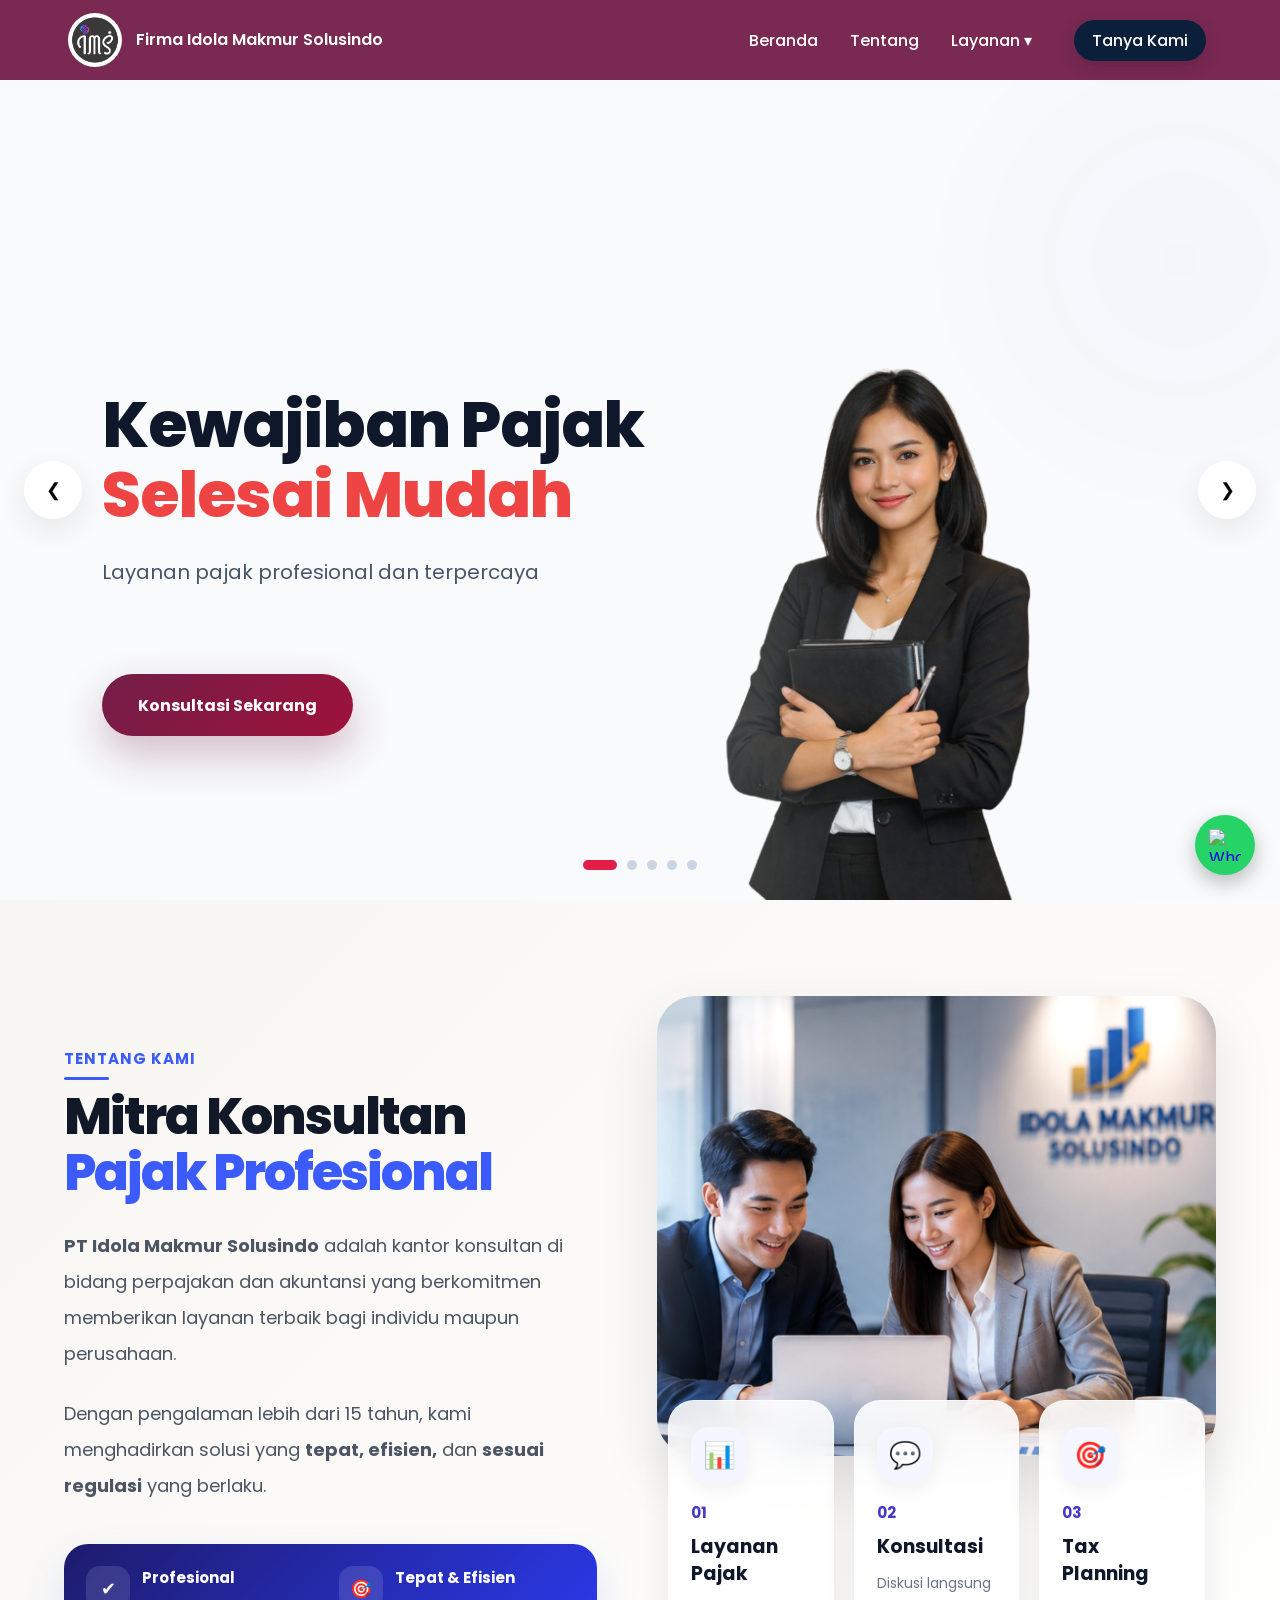
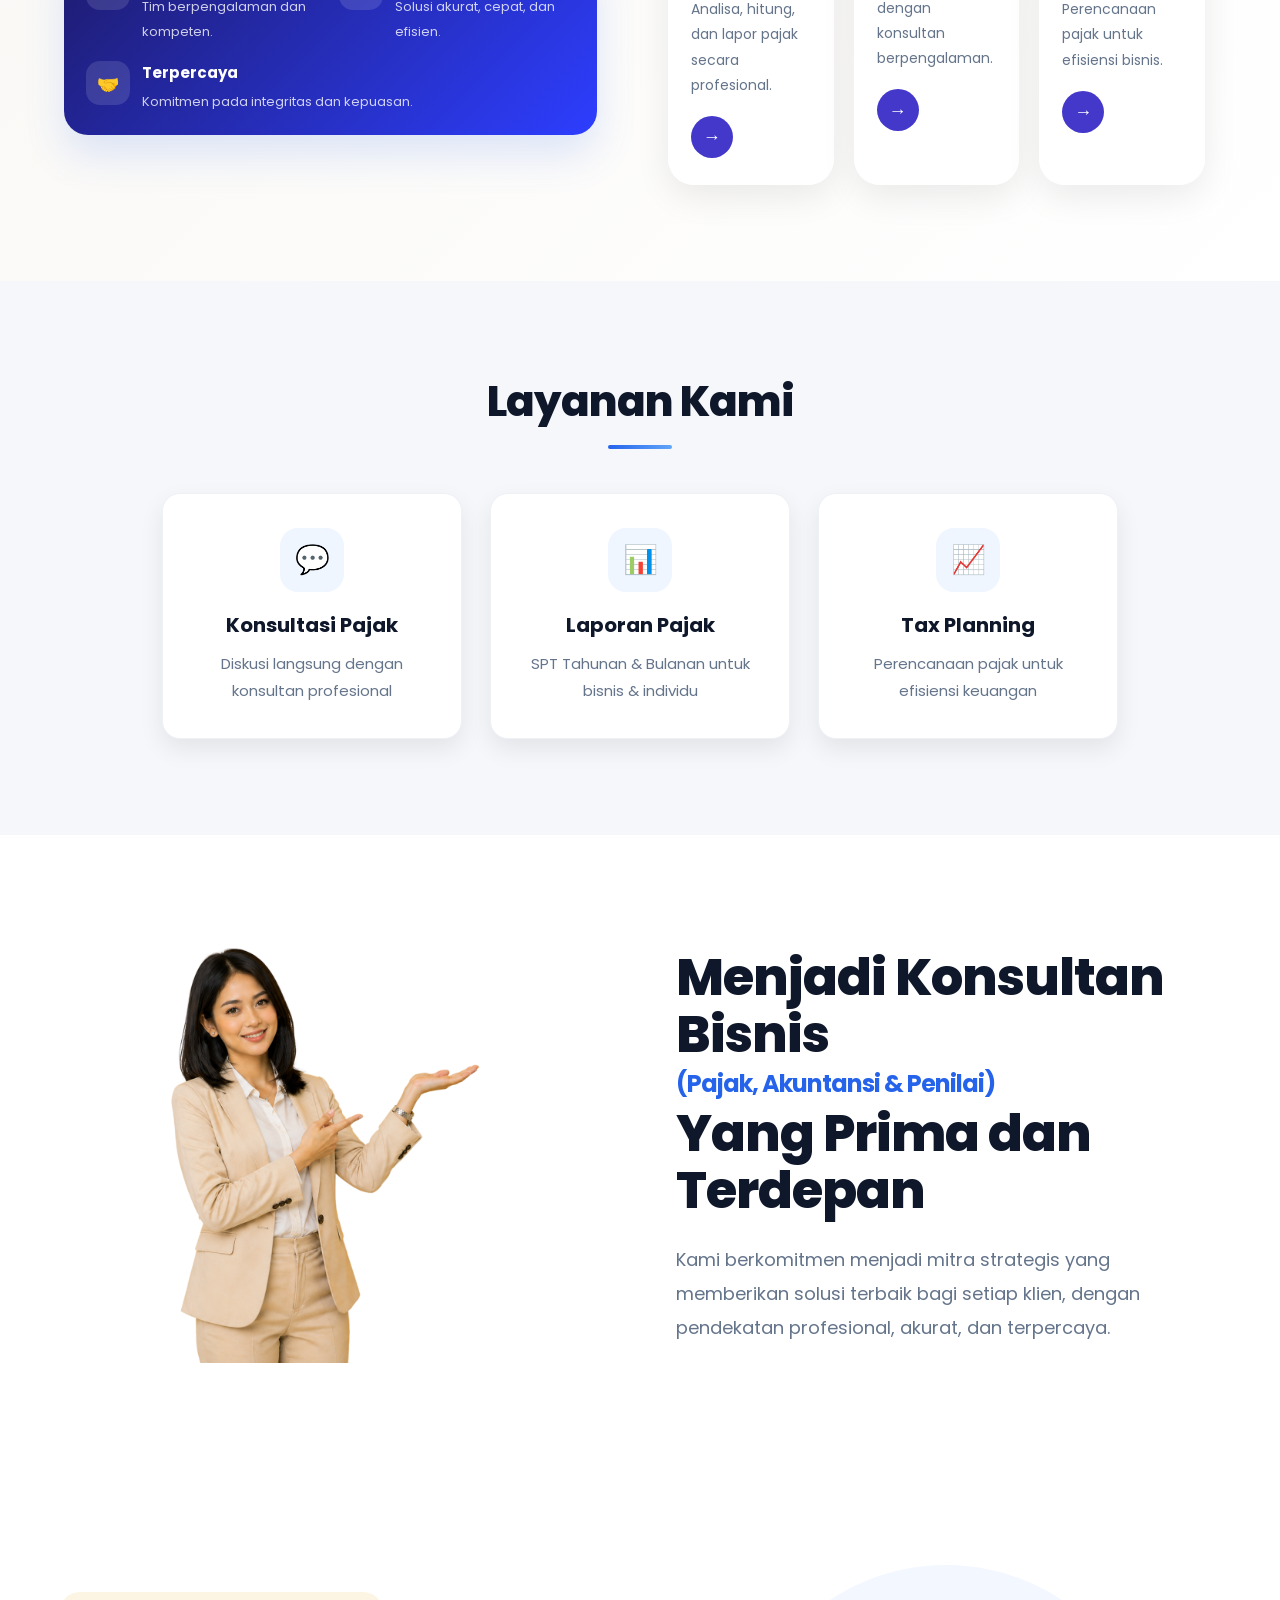
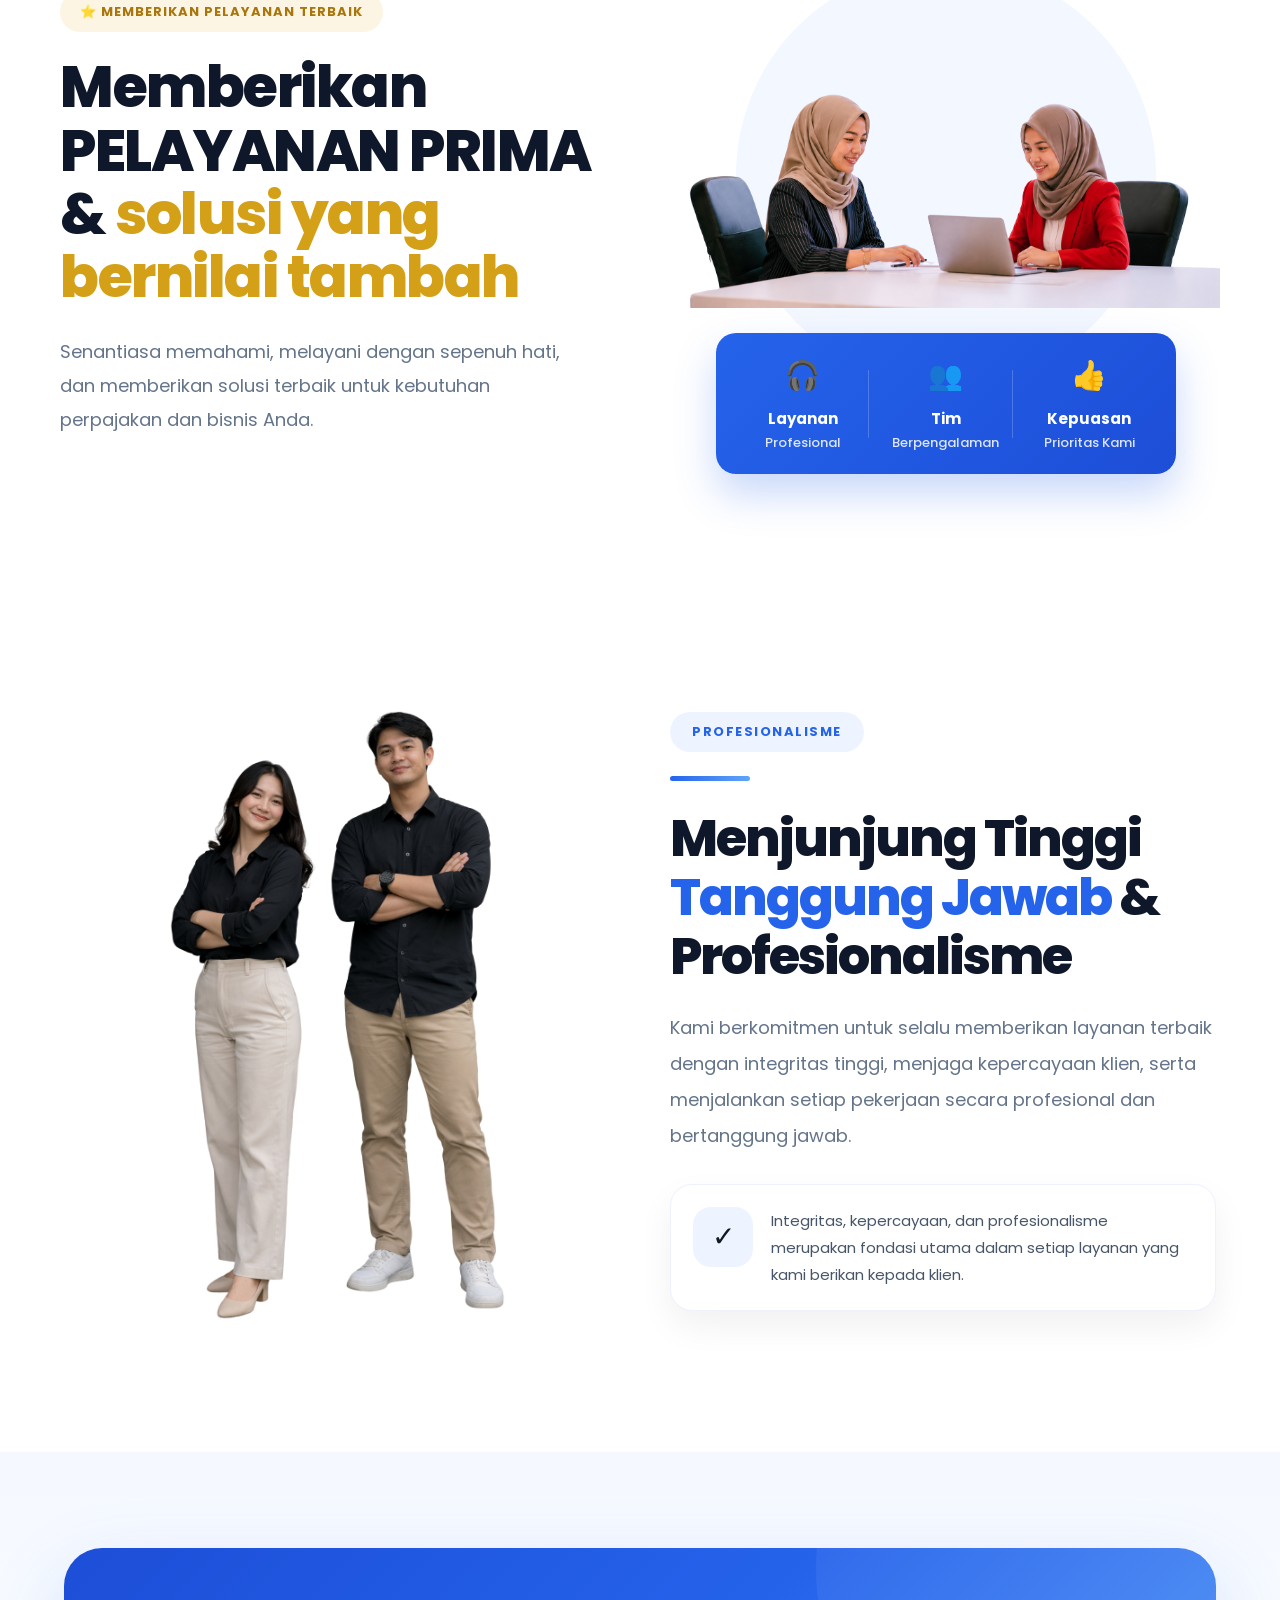
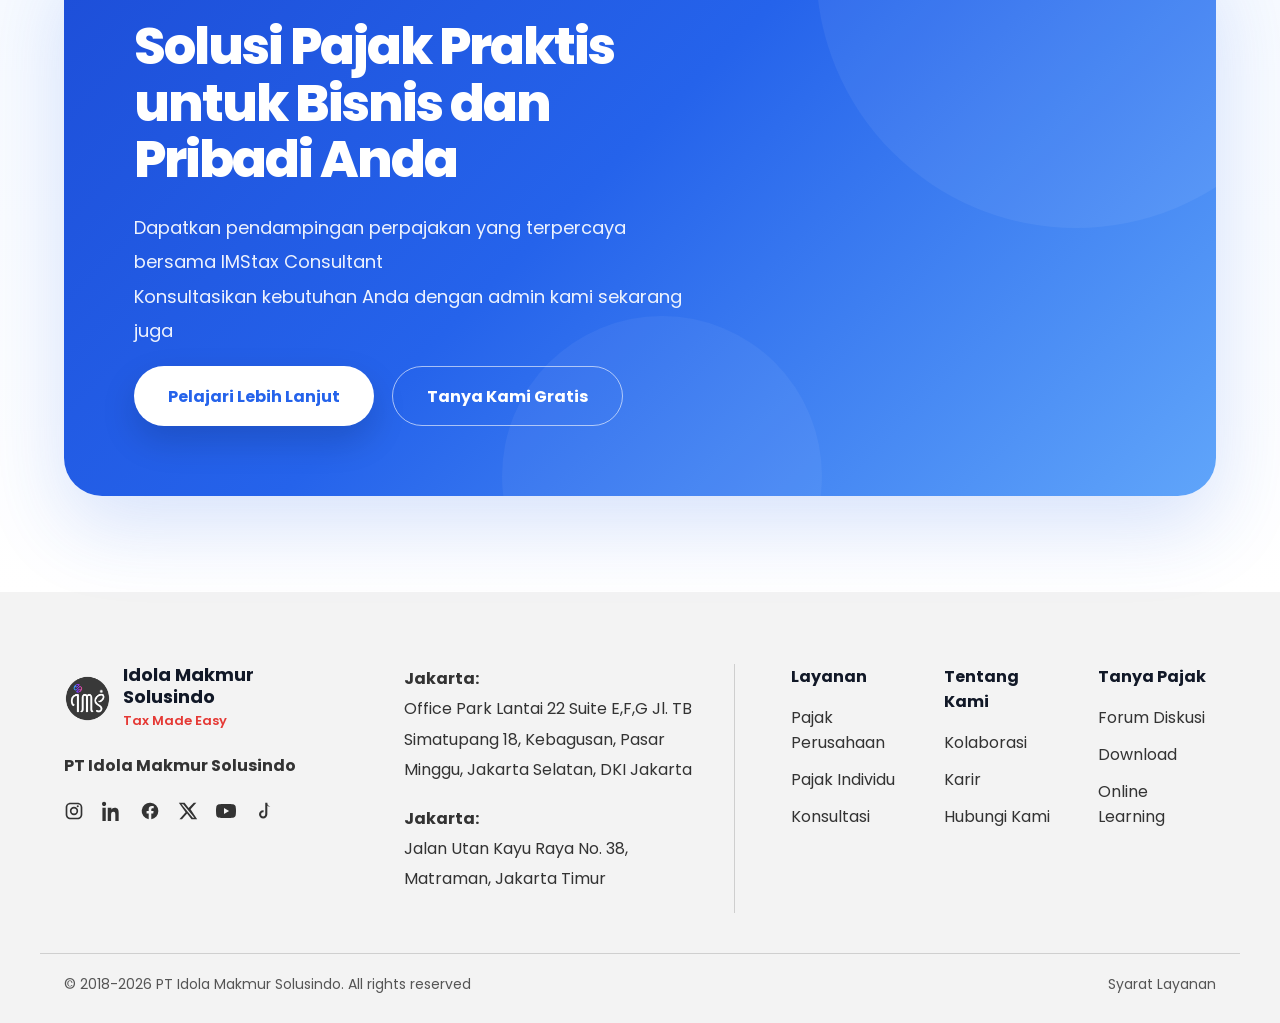
==== commit 1bd83404: "Update index.html" ====
--- a/index.html
+++ b/index.html
@@ -8,69 +8,67 @@
 
   <meta name="description" content="Konsultan pajak profesional dan terpercaya dengan pengalaman lebih dari 15 tahun.">
 
-  <!-- Situs ini hanya didesain untuk tampilan terang: matikan Force Dark Mode Chrome Android -->
+  <!-- Matikan "Force Dark Mode" bawaan Chrome Android — situs ini didesain
+       hanya untuk tampilan terang, jadi jangan biarkan browser membalik
+       warna latar/teksnya sendiri. -->
   <meta name="color-scheme" content="light only">
 
   <link rel="stylesheet" href="style.css">
-  <link rel="stylesheet" href="beranda.css">
-
-  <link rel="preconnect" href="https://fonts.googleapis.com">
-  <link rel="preconnect" href="https://fonts.gstatic.com" crossorigin>
-  <link href="https://fonts.googleapis.com/css2?family=Poppins:wght@300;400;500;600;700;800&display=swap" rel="stylesheet">
+
+  <link href="https://fonts.googleapis.com/css2?family=Poppins:wght@300;400;600;700;800&display=swap" rel="stylesheet">
 </head>
-
-<body class="page-home">
-
-<!-- ================= WHATSAPP ================= -->
-<a href="https://wa.me/6282129811869" target="_blank" rel="noopener" class="wa-float" aria-label="WhatsApp">
-  <img src="https://cdn-icons-png.flaticon.com/512/733/733585.png" alt="WhatsApp">
+  
+<body>
+
+<a href="https://wa.me/6282129811869"
+   target="_blank"
+   class="wa-float">
+
+  <img src="https://cdn-icons-png.flaticon.com/512/733/733585.png"
+       alt="WhatsApp">
 </a>
-
-<!-- ================= HEADER ================= -->
+  
 <header>
-
   <div class="container nav">
-
+    
     <div class="logo">
       <img src="assets/logofirma.png" alt="Logo IMS">
-      <span class="logo-text">Firma Idola Makmur Solusindo</span>
-    </div>
-
-    <button id="menu-toggle" class="menu-toggle" aria-label="Buka menu">☰</button>
+     <span class="logo-text">Firma Idola Makmur Solusindo</span>
+    </div>
+
+   <button id="menu-toggle" class="menu-toggle">☰</button>
 
     <nav id="menu">
 
-      <a href="index.html">Beranda</a>
-      <a href="tentang.html">Tentang</a>
-
-      <div class="dropdown">
-
-        <button class="dropdown-toggle" type="button">
-          Layanan ▾
-        </button>
-
-        <div class="dropdown-menu">
-          <a href="konsultasi.html">Konsultasi Pajak</a>
-          <a href="sengketa.html">Sengketa Pajak</a>
-          <a href="akuntansi.html">Akuntansi &amp; Audit</a>
-          <a href="transfer.html">Transfer Pricing</a>
-          <a href="pelatihan.html">Pelatihan Pajak</a>
-        </div>
-
-      </div>
-
-      <a href="tanyakami.html" class="nav-cta">Tanya Kami</a>
-
-    </nav>
-
-  </div>
-
+  <a href="#">Beranda</a>
+
+  <a href="tentang.html">Tentang</a>
+
+<div class="dropdown">
+
+  <button class="dropdown-toggle" type="button">
+    Layanan ▾
+  </button>
+
+  <div class="dropdown-menu">
+    <a href="konsultasi.html">Konsultasi Pajak</a>
+    <a href="sengketa.html">Sengketa Pajak</a>
+    <a href="akuntansi.html">Akuntansi & Audit</a>
+    <a href="transfer.html">Transfer Pricing</a>
+    <a href="pelatihan.html">Pelatihan Pajak</a>
+  </div>
+
+</div>
+
+  <a href="tanyakami.html" class="nav-cta">Tanya Kami</a>
+
+</nav>
+
+  </div>
 </header>
 
 <div class="nav-overlay"></div>
 
-
-<!-- ================= SLIDER ================= -->
 <section class="hero-slider">
 
   <div class="slides">
@@ -78,57 +76,93 @@
     <div class="slide slide-right active">
       <img class="slide-bg" src="assets/slide1.png" alt="">
       <div class="overlay overlay-light"></div>
+
       <div class="caption right">
-        <h1>Kewajiban Pajak <br><span class="red">Selesai Mudah</span></h1>
+        <h1>
+          Kewajiban Pajak <br>
+          <span class="red">Selesai Mudah</span>
+        </h1>
+
         <p>Layanan pajak profesional dan terpercaya</p>
-        <a href="tanyakami.html#form-pertanyaan" class="btn-cta">Konsultasi Sekarang</a>
+
       </div>
     </div>
 
     <div class="slide slide-right">
       <img class="slide-bg" src="assets/slide2.png" alt="">
       <div class="overlay overlay-light"></div>
+
       <div class="caption right">
-        <h1>Check Up <br><span class="red">Pendampingan</span><br>Pajak <span class="red">Terpercaya</span></h1>
-        <p>Pastikan tidak ada kewajiban pajak masa lalu yang akan menghambat bisnis Anda di masa depan.</p>
-        <a href="tanyakami.html#form-pertanyaan" class="btn-cta">Konsultasi Sekarang</a>
+        <h1>
+          Check Up <br>
+          <span class="red">Pendampingan</span><br>
+          Pajak <span class="red">Terpercaya</span>
+        </h1>
+
+        <p>
+          Pastikan tidak ada kewajiban pajak masa lalu <br>
+          yang akan menghambat bisnis Anda di masa depan.
+        </p>
+
       </div>
     </div>
 
     <div class="slide slide-right">
       <img class="slide-bg" src="assets/slide3.png" alt="">
       <div class="overlay overlay-light"></div>
+
       <div class="caption right">
-        <h1>Laporan Pajak <br><span class="red">Cepat &amp; Akurat</span></h1>
-        <p>Proses mudah dengan hasil yang tepat dan terpercaya</p>
-        <a href="tanyakami.html#form-pertanyaan" class="btn-cta">Konsultasi Sekarang</a>
+        <h1>
+          Laporan Pajak <br>
+          <span class="red">Cepat & Akurat</span>
+        </h1>
+
+        <p>
+          Proses mudah dengan hasil yang tepat dan terpercaya
+        </p>
+        
       </div>
     </div>
 
     <div class="slide slide-right">
       <img class="slide-bg" src="assets/slide4.png" alt="">
       <div class="overlay overlay-light"></div>
+
       <div class="caption right">
-        <h1>Tim <span class="red">Profesional</span><br>Berpengalaman</h1>
-        <p>Lebih dari 15 tahun menangani perpajakan dan akuntansi</p>
-        <a href="tanyakami.html#form-pertanyaan" class="btn-cta">Konsultasi Sekarang</a>
+        <h1>
+          Tim <span class="red">Profesional</span><br>
+          Berpengalaman
+        </h1>
+
+        <p>
+          Lebih dari 15<br> 
+          tahun menangani perpajakan dan akuntansi
+        </p>
+        
       </div>
     </div>
 
     <div class="slide slide-right">
       <img class="slide-bg" src="assets/slide5.png" alt="">
       <div class="overlay overlay-light"></div>
+
       <div class="caption right">
-        <h1>Konsultasi <span class="red">Gratis</span></h1>
-        <p>Mulai sekarang dan dapatkan solusi terbaik untuk bisnis Anda</p>
-        <a href="tanyakami.html#form-pertanyaan" class="btn-cta">Konsultasi Sekarang</a>
-      </div>
-    </div>
-
-  </div>
-
-  <!-- dipertahankan agar script.js tidak error; tombol sekarang ada di tiap slide -->
-  <a href="tanyakami.html#form-pertanyaan" class="floating-consult">Konsultasi Sekarang</a>
+        <h1>
+          Konsultasi <span class="red">Gratis</span>
+        </h1>
+
+        <p>
+          Mulai sekarang dan dapatkan solusi terbaik untuk bisnis Anda
+        </p>
+        
+      </div>
+    </div>
+
+  </div>
+
+<a href="tanyakami.html#form-pertanyaan" class="floating-consult">
+  Konsultasi Sekarang
+</a>
 
   <button class="slider-btn prev" aria-label="Sebelumnya">&#10094;</button>
   <button class="slider-btn next" aria-label="Berikutnya">&#10095;</button>
@@ -137,140 +171,338 @@
 
 </section>
 
-
-<!-- ================= TENTANG ================= -->
-<section id="tentang" class="hm-about">
-  <div class="hm-container hm-about-grid">
-
-    <div class="hm-about-text reveal-left">
-      <span class="hm-eyebrow">TENTANG KAMI</span>
-      <h2>Mitra Konsultan <span>Pajak Profesional</span></h2>
-      <p><strong>PT Idola Makmur Solusindo</strong> adalah kantor konsultan di bidang perpajakan dan akuntansi yang berkomitmen memberikan layanan terbaik bagi individu maupun perusahaan.</p>
-      <p>Dengan pengalaman lebih dari 15 tahun, kami menghadirkan solusi yang <strong>tepat, efisien,</strong> dan <strong>sesuai regulasi</strong> yang berlaku.</p>
-
-      <div class="hm-points">
-        <div class="hm-point"><div class="hm-point-icon">✔</div><div><h5>Profesional</h5><span>Tim berpengalaman dan kompeten.</span></div></div>
-        <div class="hm-point"><div class="hm-point-icon">🎯</div><div><h5>Tepat &amp; Efisien</h5><span>Solusi akurat, cepat, dan efisien.</span></div></div>
-        <div class="hm-point"><div class="hm-point-icon">🤝</div><div><h5>Terpercaya</h5><span>Komitmen pada integritas dan kepuasan.</span></div></div>
-      </div>
-    </div>
-
-    <div class="hm-about-visual reveal-right">
-      <div class="hm-about-photo">
-        <img src="assets/pic4.png" alt="Tim Konsultan" loading="lazy">
-      </div>
-      <div class="hm-mini-cards">
-        <div class="hm-mini-card"><span class="hm-num">01</span><div class="hm-mini-icon">📊</div><h4>Layanan Pajak</h4><p>Analisa, hitung, dan lapor pajak secara profesional.</p></div>
-        <div class="hm-mini-card"><span class="hm-num">02</span><div class="hm-mini-icon">💬</div><h4>Konsultasi</h4><p>Diskusi langsung dengan konsultan berpengalaman.</p></div>
-        <div class="hm-mini-card"><span class="hm-num">03</span><div class="hm-mini-icon">🎯</div><h4>Tax Planning</h4><p>Perencanaan pajak untuk efisiensi bisnis.</p></div>
-      </div>
-    </div>
-
-  </div>
+<section id="tentang" class="about-modern">
+
+  <div class="container about-grid">
+
+    <!-- LEFT -->
+    <div class="about-left reveal-left">  
+
+      <span class="about-badge">
+        TENTANG KAMI
+      </span>
+
+      <h2>
+        Mitra Konsultan
+        <span>Pajak Profesional</span>
+      </h2>
+
+      <p>
+        <strong>PT Idola Makmur Solusindo</strong>
+        adalah kantor konsultan di bidang perpajakan dan
+        akuntansi yang berkomitmen memberikan layanan
+        terbaik bagi individu maupun perusahaan.
+      </p>
+
+      <p>
+        Dengan pengalaman lebih dari 15 tahun, kami
+        menghadirkan solusi yang
+        <strong>tepat, efisien,</strong> dan
+        <strong>sesuai regulasi</strong> yang berlaku.
+      </p>
+
+      <!-- MINI INFO -->
+      <div class="about-mini-box">
+
+        <div class="mini-item">
+          <div class="mini-icon">✔</div>
+
+          <div>
+            <h5>Profesional</h5>
+            <span>Tim berpengalaman dan kompeten.</span>
+          </div>
+        </div>
+
+        <div class="mini-item">
+          <div class="mini-icon">🎯</div>
+
+          <div>
+            <h5>Tepat & Efisien</h5>
+            <span>Solusi akurat, cepat, dan efisien.</span>
+          </div>
+        </div>
+
+        <div class="mini-item">
+          <div class="mini-icon">🤝</div>
+
+          <div>
+            <h5>Terpercaya</h5>
+            <span>Komitmen pada integritas dan kepuasan.</span>
+          </div>
+        </div>
+
+      </div>
+
+    </div>
+
+    <!-- RIGHT -->
+    <div class="about-right reveal-right">
+
+      <!-- IMAGE -->
+     <div class="about-image">
+  <div class="photo-placeholder">
+    <span>
+    <img src="assets/pic4.png" alt="Tim Konsultan">
+      </span>
+  </div>
+</div>
+      
+      <!-- CARDS -->
+      <div class="about-cards">
+
+        <div class="about-card reveal-zoom">
+
+          <div class="card-icon">📊</div>
+
+          <span>01</span>
+
+          <h4>Layanan Pajak</h4>
+
+          <p>
+            Analisa, hitung, dan
+            lapor pajak secara profesional.
+          </p>
+
+          <div class="arrow">→</div>
+
+        </div>
+
+        <div class="about-card">
+          <div class="card-icon">💬</div>
+          <span>02</span>
+          <h4>Konsultasi</h4>
+
+          <p>
+            Diskusi langsung dengan
+            konsultan berpengalaman.
+          </p>
+
+          <div class="arrow">→</div>
+
+        </div>
+
+        <div class="about-card">
+          <div class="card-icon">🎯</div>
+          <span>03</span>
+          <h4>Tax Planning</h4>
+
+          <p>
+            Perencanaan pajak
+            untuk efisiensi bisnis.
+          </p>
+
+          <div class="arrow">→</div>
+
+        </div>
+
+      </div>
+
+    </div>
+
+  </div>
+
 </section>
-
-
-<!-- ================= LAYANAN ================= -->
-<section id="layanan" class="hm-services">
-  <div class="hm-container">
-    <div class="hm-head">
-      <span class="hm-eyebrow">LAYANAN</span>
-      <h2>Layanan Kami</h2>
-    </div>
-    <div class="hm-service-grid">
-      <div class="hm-service reveal-zoom"><div class="hm-service-icon">💬</div><h3>Konsultasi Pajak</h3><p>Diskusi langsung dengan konsultan profesional</p></div>
-      <div class="hm-service reveal-zoom"><div class="hm-service-icon">📊</div><h3>Laporan Pajak</h3><p>SPT Tahunan &amp; Bulanan untuk bisnis &amp; individu</p></div>
-      <div class="hm-service reveal-zoom"><div class="hm-service-icon">📈</div><h3>Tax Planning</h3><p>Perencanaan pajak untuk efisiensi keuangan</p></div>
-    </div>
-  </div>
+ 
+<section id="layanan" class="section">
+  <h2>Layanan Kami</h2>
+
+  <div class="grid layanan-grid">
+
+  <div class="card layanan-card reveal-zoom">
+    <div class="icon">💬</div>
+    <h3>Konsultasi Pajak</h3>
+    <p>Diskusi langsung dengan konsultan profesional</p>
+  </div>
+
+  <div class="card layanan-card">
+    <div class="icon">📊</div>
+    <h3>Laporan Pajak</h3>
+    <p>SPT Tahunan & Bulanan untuk bisnis & individu</p>
+  </div>
+
+  <div class="card layanan-card">
+    <div class="icon">📈</div>
+    <h3>Tax Planning</h3>
+    <p>Perencanaan pajak untuk efisiensi keuangan</p>
+  </div>
+
+</div>
 </section>
 
-
-<!-- ================= VISI ================= -->
-<section class="hm-vision">
-  <div class="hm-container hm-split">
-
-    <div class="hm-split-image reveal-left">
-      <img src="assets/slide6.png" alt="Visi Konsultan" loading="lazy">
-    </div>
-
-    <div class="hm-split-text reveal-right">
-      <span class="hm-eyebrow">VISI KAMI</span>
-      <h2>Menjadi Konsultan Bisnis <span>(Pajak, Akuntansi &amp; Penilai)</span> Yang Prima dan Terdepan</h2>
-      <p>Kami berkomitmen menjadi mitra strategis yang memberikan solusi terbaik bagi setiap klien, dengan pendekatan profesional, akurat, dan terpercaya.</p>
+<section class="vision-section">
+  <div class="container vision-flex">
+
+    <!-- GAMBAR KIRI -->
+    <div class="vision-image reveal-left">
+      <img src="assets/slide6.png" alt="Slide Visi Konsultan">
+    </div>
+
+    <!-- TEKS KANAN -->
+   <div class="vision-text reveal-right">
+
+<h2>
+    Menjadi Konsultan Bisnis<br>
+    <span class="blue">(Pajak, Akuntansi & Penilai)</span>
+    Yang Prima dan Terdepan
+</h2>
+      
+      <p>
+        Kami berkomitmen menjadi mitra strategis yang memberikan solusi terbaik
+        bagi setiap klien, dengan pendekatan profesional, akurat, dan terpercaya.
+      </p>
+
     </div>
 
   </div>
 </section>
 
-
-<!-- ================= PELAYANAN PRIMA ================= -->
-<section class="hm-prima">
-  <div class="hm-container hm-split hm-split-rev">
-
-    <div class="hm-split-text reveal-left">
-      <span class="hm-eyebrow hm-gold">⭐ MEMBERIKAN PELAYANAN TERBAIK</span>
-      <h2>Memberikan <strong>PELAYANAN PRIMA</strong> &amp; <span>solusi yang bernilai tambah</span></h2>
-      <p>Senantiasa memahami, melayani dengan sepenuh hati, dan memberikan solusi terbaik untuk kebutuhan perpajakan dan bisnis Anda.</p>
-    </div>
-
-    <div class="hm-prima-visual reveal-right">
-      <div class="hm-prima-photo">
-        <img src="assets/pic1.png" alt="Pelayanan Prima" loading="lazy">
-      </div>
-      <div class="hm-bar">
-        <div class="hm-bar-item"><div class="hm-bar-icon">🎧</div><strong>Layanan</strong><span>Profesional</span></div>
-        <div class="hm-bar-item"><div class="hm-bar-icon">👥</div><strong>Tim</strong><span>Berpengalaman</span></div>
-        <div class="hm-bar-item"><div class="hm-bar-icon">👍</div><strong>Kepuasan</strong><span>Prioritas Kami</span></div>
-      </div>
-    </div>
-
-  </div>
+<section class="hero-modern">
+
+  <div class="hero-container">
+
+    <!-- KIRI -->
+    <div class="hero-content reveal-left">
+
+      <div class="hero-badge">
+        ⭐ MEMBERIKAN PELAYANAN TERBAIK
+      </div>
+
+      <h1>
+        Memberikan <br>
+        <span class="dark">PELAYANAN PRIMA</span>
+        &
+        <span class="gold">solusi yang bernilai tambah</span>
+      </h1>
+
+      <p>
+        Senantiasa memahami, melayani dengan sepenuh hati,
+        dan memberikan solusi terbaik untuk kebutuhan
+        perpajakan dan bisnis Anda.
+      </p>
+
+    </div>
+
+    <!-- KANAN -->
+    <div class="hero-image reveal-right">
+      <div class="circle-bg"></div>
+      <img src="assets/pic1.png" alt="Pelayanan Prima">
+     <div class="hero-bottom">
+
+  <div class="bottom-item">
+    <div class="bottom-icon">🎧</div>
+    <div class="bottom-title">Layanan</div>
+    <div class="bottom-desc">Profesional</div>
+  </div>
+
+  <div class="bottom-item">
+    <div class="bottom-icon">👥</div>
+    <div class="bottom-title">Tim</div>
+    <div class="bottom-desc">Berpengalaman</div>
+  </div>
+
+  <div class="bottom-item">
+    <div class="bottom-icon">👍</div>
+    <div class="bottom-title">Kepuasan</div>
+    <div class="bottom-desc">Prioritas Kami</div>
+  </div>
+
+</div>
+
+    </div>
+
+  </div>
+
 </section>
 
-
-<!-- ================= PROFESIONALISME ================= -->
-<section class="hm-pro">
-  <div class="hm-container hm-split">
-
-    <div class="hm-split-image reveal-left">
-      <img src="assets/pic6.png" alt="Profesionalisme" loading="lazy">
-    </div>
-
-    <div class="hm-split-text reveal-right">
-      <span class="hm-eyebrow">PROFESIONALISME</span>
-      <h2>Menjunjung Tinggi <span>Tanggung Jawab</span> &amp; Profesionalisme</h2>
-      <p>Kami berkomitmen untuk selalu memberikan layanan terbaik dengan integritas tinggi, menjaga kepercayaan klien, serta menjalankan setiap pekerjaan secara profesional dan bertanggung jawab.</p>
-      <div class="hm-highlight">
-        <div class="hm-highlight-icon">✓</div>
-        <div>Integritas, kepercayaan, dan profesionalisme merupakan fondasi utama dalam setiap layanan yang kami berikan kepada klien.</div>
-      </div>
-    </div>
-
+  <section class="professional-section">
+  <div class="container">
+    <div class="professional-flex">
+
+      <!-- GAMBAR -->
+      <div class="professional-image reveal-left">
+        <img src="assets/pic6.png" alt="Profesionalisme">
+      </div>
+
+      <!-- TEKS -->
+      <div class="professional-text reveal-right">
+
+        <div class="line"></div>
+
+        <h2>
+          Menjunjung Tinggi
+          <span>Tanggung Jawab</span>
+          & Profesionalisme
+        </h2>
+
+        <p>
+          Kami berkomitmen untuk selalu memberikan layanan terbaik dengan integritas tinggi,
+          menjaga kepercayaan klien, serta menjalankan setiap pekerjaan secara profesional
+          dan bertanggung jawab.
+        </p>
+
+        <div class="professional-highlight">
+
+          <div class="professional-highlight-icon">
+            ✓
+          </div>
+
+          <div class="professional-highlight-text">
+            Integritas, kepercayaan, dan profesionalisme merupakan fondasi utama
+            dalam setiap layanan yang kami berikan kepada klien.
+          </div>
+
+        </div>
+
+      </div>
+
+    </div>
   </div>
 </section>
 
-
-<!-- ================= CTA ================= -->
-<section class="hm-cta">
-  <div class="hm-container">
-    <div class="hm-cta-box">
-
-      <div class="hm-cta-text reveal-left">
-        <h2>Solusi Pajak Praktis untuk Bisnis dan Pribadi Anda</h2>
-        <p>Dapatkan pendampingan perpajakan yang terpercaya bersama IMStax Consultant. Konsultasikan kebutuhan Anda dengan admin kami sekarang juga.</p>
-        <div class="hm-cta-buttons">
-          <a href="pelajari.html" class="hm-btn-white">Pelajari Lebih Lanjut</a>
-          <a href="tanyakami.html#form-pertanyaan" class="hm-btn-line">Tanya Kami Gratis</a>
-        </div>
-      </div>
-
-      <div class="hm-cta-image reveal-right">
-        <img src="assets/pic5.png" alt="Admin IMS Tax" loading="lazy">
-      </div>
-
-    </div>
-  </div>
+  <!-- ================= CTA RED SECTION ================= -->
+<section class="cta-red-section">
+
+  <div class="container">
+
+    <div class="cta-red-box">
+
+      <!-- KIRI -->
+      <div class="cta-red-content reveal-left">
+
+        <h2>
+          Solusi Pajak Praktis untuk Bisnis dan Pribadi Anda
+        </h2>
+<p>
+Dapatkan pendampingan perpajakan yang terpercaya bersama IMStax Consultant
+        <br>
+          Konsultasikan kebutuhan Anda dengan admin kami sekarang juga
+        </p>
+
+        <div class="cta-red-buttons">
+          <a href="pelajari.html" class="btn-white">
+            Pelajari Lebih Lanjut
+          </a>
+
+          <a href="tanyakami.html#form-pertanyaan" class="btn-outline">
+            Tanya Kami Gratis
+          </a>
+        </div>
+
+      </div>
+
+      <!-- KANAN -->
+<div class="cta-red-image reveal-right">
+  <img src="assets/pic5.png" alt="Admin IMS Tax">
+</div>
+
+    <!-- ORNAMEN -->
+      <div class="shape shape1"></div>
+      <div class="shape shape2"></div>
+
+    </div>
+
+  </div>
+
 </section>
 
 <!-- ================= FOOTER ================= -->
@@ -278,7 +510,9 @@
 
   <div class="container footer-grid">
 
+    <!-- KOLOM 1 -->
     <div class="footer-brand">
+
       <div class="footer-logo">
         <img src="assets/logofirma.png" alt="Logo">
         <div>
@@ -287,72 +521,107 @@
         </div>
       </div>
 
-      <h4>PT Idola Makmur Solusindo</h4>
-
-      <div class="socials">
-        <a href="https://tr.ee/9Zqe-6UAyw" target="_blank" rel="noopener" aria-label="Instagram">
-          <svg xmlns="http://www.w3.org/2000/svg" width="20" height="20" fill="currentColor" viewBox="0 0 24 24"><path d="M7.75 2C4.57 2 2 4.57 2 7.75v8.5C2 19.43 4.57 22 7.75 22h8.5C19.43 22 22 19.43 22 16.25v-8.5C22 4.57 19.43 2 16.25 2h-8.5zm0 2h8.5A3.75 3.75 0 0 1 20 7.75v8.5A3.75 3.75 0 0 1 16.25 20h-8.5A3.75 3.75 0 0 1 4 16.25v-8.5A3.75 3.75 0 0 1 7.75 4zm8.75 1a1.25 1.25 0 1 0 0 2.5A1.25 1.25 0 0 0 16.5 5zM12 7a5 5 0 1 0 0 10a5 5 0 0 0 0-10zm0 2a3 3 0 1 1 0 6a3 3 0 0 1 0-6z"/></svg>
-        </a>
-        <a href="https://tr.ee/jNnNIstRWU" target="_blank" rel="noopener" aria-label="LinkedIn">
-          <svg xmlns="http://www.w3.org/2000/svg" width="20" height="20" fill="currentColor" viewBox="0 0 24 24"><path d="M4.98 3.5C4.98 4.88 3.86 6 2.48 6S0 4.88 0 3.5S1.12 1 2.48 1s2.5 1.12 2.5 2.5zM.5 8h4V24h-4V8zm7 0h3.8v2.2h.1c.53-1 1.84-2.2 3.8-2.2c4.06 0 4.8 2.67 4.8 6.14V24h-4v-7.1c0-1.7-.03-3.88-2.36-3.88c-2.37 0-2.74 1.85-2.74 3.76V24h-4V8z"/></svg>
-        </a>
-        <a href="https://tr.ee/PLvbKRprcy" target="_blank" rel="noopener" aria-label="Facebook">
-          <svg xmlns="http://www.w3.org/2000/svg" width="20" height="20" fill="currentColor" viewBox="0 0 24 24"><path d="M22 12A10 10 0 1 0 10.44 21.88v-6.99H7.9V12h2.54V9.8c0-2.5 1.49-3.89 3.77-3.89c1.09 0 2.23.19 2.23.19v2.46h-1.26c-1.24 0-1.63.77-1.63 1.56V12h2.77l-.44 2.89h-2.33v6.99A10 10 0 0 0 22 12z"/></svg>
-        </a>
-        <a href="https://tr.ee/SqKLYy2mno" target="_blank" rel="noopener" aria-label="X">
-          <svg xmlns="http://www.w3.org/2000/svg" width="20" height="20" fill="currentColor" viewBox="0 0 24 24"><path d="M18.9 2H22l-6.9 7.88L23 22h-6.8l-5.3-6.92L4.8 22H1.7l7.4-8.45L1 2h6.9l4.8 6.3L18.9 2zm-1.2 18h1.9L6.2 3.9H4.2L17.7 20z"/></svg>
-        </a>
-        <a href="https://tr.ee/SUY4Rzmbqt" target="_blank" rel="noopener" aria-label="YouTube">
-          <svg xmlns="http://www.w3.org/2000/svg" width="20" height="20" fill="currentColor" viewBox="0 0 24 24"><path d="M23.5 6.2a3 3 0 0 0-2.1-2.1C19.5 3.5 12 3.5 12 3.5s-7.5 0-9.4.6A3 3 0 0 0 .5 6.2A31.7 31.7 0 0 0 0 12a31.7 31.7 0 0 0 .5 5.8a3 3 0 0 0 2.1 2.1c1.9.6 9.4.6 9.4.6s7.5 0 9.4-.6a3 3 0 0 0 2.1-2.1A31.7 31.7 0 0 0 24 12a31.7 31.7 0 0 0-.5-5.8zM9.6 15.5v-7l6.1 3.5l-6.1 3.5z"/></svg>
-        </a>
-        <a href="https://tr.ee/8Pi6Vyrb29" target="_blank" rel="noopener" aria-label="TikTok">
-          <svg xmlns="http://www.w3.org/2000/svg" width="20" height="20" fill="currentColor" viewBox="0 0 24 24"><path d="M19.59 6.69A4.83 4.83 0 0 1 16 5.26V16a5 5 0 1 1-5-5c.17 0 .34.01.5.03v2.54a2.5 2.5 0 1 0 2 2.43V2h2.5a4.83 4.83 0 0 0 3.59 4.69v0z"/></svg>
-        </a>
-      </div>
-    </div>
-
+      <h4>
+        PT Idola Makmur Solusindo
+      </h4>
+
+     <div class="socials">
+
+  <!-- Instagram -->
+  <a href="https://tr.ee/9Zqe-6UAyw" target="_blank" rel="noopener" aria-label="Instagram">
+    <svg xmlns="http://www.w3.org/2000/svg" width="20" height="20" fill="currentColor" viewBox="0 0 24 24">
+      <path d="M7.75 2C4.57 2 2 4.57 2 7.75v8.5C2 19.43 4.57 22 7.75 22h8.5C19.43 22 22 19.43 22 16.25v-8.5C22 4.57 19.43 2 16.25 2h-8.5zm0 2h8.5A3.75 3.75 0 0 1 20 7.75v8.5A3.75 3.75 0 0 1 16.25 20h-8.5A3.75 3.75 0 0 1 4 16.25v-8.5A3.75 3.75 0 0 1 7.75 4zm8.75 1a1.25 1.25 0 1 0 0 2.5A1.25 1.25 0 0 0 16.5 5zM12 7a5 5 0 1 0 0 10a5 5 0 0 0 0-10zm0 2a3 3 0 1 1 0 6a3 3 0 0 1 0-6z"/>
+    </svg>
+  </a>
+
+  <!-- LinkedIn -->
+  <a href="https://tr.ee/jNnNIstRWU" target="_blank" rel="noopener" aria-label="LinkedIn">
+    <svg xmlns="http://www.w3.org/2000/svg" width="20" height="20" fill="currentColor" viewBox="0 0 24 24">
+      <path d="M4.98 3.5C4.98 4.88 3.86 6 2.48 6S0 4.88 0 3.5S1.12 1 2.48 1s2.5 1.12 2.5 2.5zM.5 8h4V24h-4V8zm7 0h3.8v2.2h.1c.53-1 1.84-2.2 3.8-2.2c4.06 0 4.8 2.67 4.8 6.14V24h-4v-7.1c0-1.7-.03-3.88-2.36-3.88c-2.37 0-2.74 1.85-2.74 3.76V24h-4V8z"/>
+    </svg>
+  </a>
+
+  <!-- Facebook -->
+  <a href="https://tr.ee/PLvbKRprcy" target="_blank" rel="noopener" aria-label="Facebook">
+    <svg xmlns="http://www.w3.org/2000/svg" width="20" height="20" fill="currentColor" viewBox="0 0 24 24">
+      <path d="M22 12A10 10 0 1 0 10.44 21.88v-6.99H7.9V12h2.54V9.8c0-2.5 1.49-3.89 3.77-3.89c1.09 0 2.23.19 2.23.19v2.46h-1.26c-1.24 0-1.63.77-1.63 1.56V12h2.77l-.44 2.89h-2.33v6.99A10 10 0 0 0 22 12z"/>
+    </svg>
+  </a>
+
+  <!-- X / Twitter -->
+  <a href="https://tr.ee/SqKLYy2mno" target="_blank" rel="noopener" aria-label="X">
+    <svg xmlns="http://www.w3.org/2000/svg" width="20" height="20" fill="currentColor" viewBox="0 0 24 24">
+      <path d="M18.9 2H22l-6.9 7.88L23 22h-6.8l-5.3-6.92L4.8 22H1.7l7.4-8.45L1 2h6.9l4.8 6.3L18.9 2zm-1.2 18h1.9L6.2 3.9H4.2L17.7 20z"/>
+    </svg>
+  </a>
+
+  <!-- YouTube -->
+  <a href="https://tr.ee/SUY4Rzmbqt" target="_blank" rel="noopener" aria-label="YouTube">
+    <svg xmlns="http://www.w3.org/2000/svg" width="20" height="20" fill="currentColor" viewBox="0 0 24 24">
+      <path d="M23.5 6.2a3 3 0 0 0-2.1-2.1C19.5 3.5 12 3.5 12 3.5s-7.5 0-9.4.6A3 3 0 0 0 .5 6.2A31.7 31.7 0 0 0 0 12a31.7 31.7 0 0 0 .5 5.8a3 3 0 0 0 2.1 2.1c1.9.6 9.4.6 9.4.6s7.5 0 9.4-.6a3 3 0 0 0 2.1-2.1A31.7 31.7 0 0 0 24 12a31.7 31.7 0 0 0-.5-5.8zM9.6 15.5v-7l6.1 3.5l-6.1 3.5z"/>
+    </svg>
+  </a>
+
+  <!-- TikTok -->
+  <a href="https://tr.ee/8Pi6Vyrb29" target="_blank" rel="noopener" aria-label="TikTok">
+    <svg xmlns="http://www.w3.org/2000/svg" width="20" height="20" fill="currentColor" viewBox="0 0 24 24">
+      <path d="M19.59 6.69A4.83 4.83 0 0 1 16 5.26V16a5 5 0 1 1-5-5c.17 0 .34.01.5.03v2.54a2.5 2.5 0 1 0 2 2.43V2h2.5a4.83 4.83 0 0 0 3.59 4.69v0z"/>
+    </svg>
+  </a>
+
+</div>
+      </div>
+
+    <!-- KOLOM 2 -->
     <div class="footer-address">
+
       <p>
-        <strong>Jakarta Selatan:</strong><br>
+        <strong>Jakarta:</strong><br>
         Office Park Lantai 22 Suite E,F,G
         Jl. TB Simatupang 18, Kebagusan, Pasar Minggu, Jakarta Selatan, DKI Jakarta
       </p>
 
       <p>
-        <strong>Jakarta Timur:</strong><br>
+        <strong>Jakarta:</strong><br>
         Jalan Utan Kayu Raya No. 38, Matraman, Jakarta Timur
       </p>
-    </div>
-
+
+    </div>
+
+    <!-- KOLOM 3 -->
     <div class="footer-links">
+
       <div>
         <h4>Layanan</h4>
-        <a href="konsultasi.html">Pajak Perusahaan</a>
-        <a href="konsultasi.html">Pajak Individu</a>
-        <a href="konsultasi.html">Konsultasi</a>
+        <a href="#">Pajak Perusahaan</a>
+        <a href="#">Pajak Individu</a>
+        <a href="#">Konsultasi</a>
       </div>
 
       <div>
         <h4>Tentang Kami</h4>
-        <a href="tentang.html">Kolaborasi</a>
-        <a href="tentang.html">Karir</a>
-        <a href="tanyakami.html">Hubungi Kami</a>
+        <a href="#">Kolaborasi</a>
+        <a href="#">Karir</a>
+        <a href="#">Hubungi Kami</a>
       </div>
 
       <div>
         <h4>Tanya Pajak</h4>
-        <a href="tanyakami.html">Forum Diskusi</a>
-        <a href="tanyakami.html">Download</a>
-        <a href="pelatihan.html">Online Learning</a>
-      </div>
-    </div>
-
-  </div>
-
-  <div class="container footer-bottom">
-    <span>© 2018-2026 PT Idola Makmur Solusindo. All rights reserved</span>
-    <span>Syarat Layanan</span>
-  </div>
+        <a href="#">Forum Diskusi</a>
+        <a href="#">Download</a>
+        <a href="#">Online Learning</a>
+      </div>
+
+    </div>
+
+  </div>
+
+<div class="footer-bottom">
+  <span>© 2018-2026 PT Idola Makmur Solusindo. All rights reserved</span>
+
+  <span>Syarat Layanan</span>
+</div>
+
 </footer>
 
 <script src="script.js"></script>
